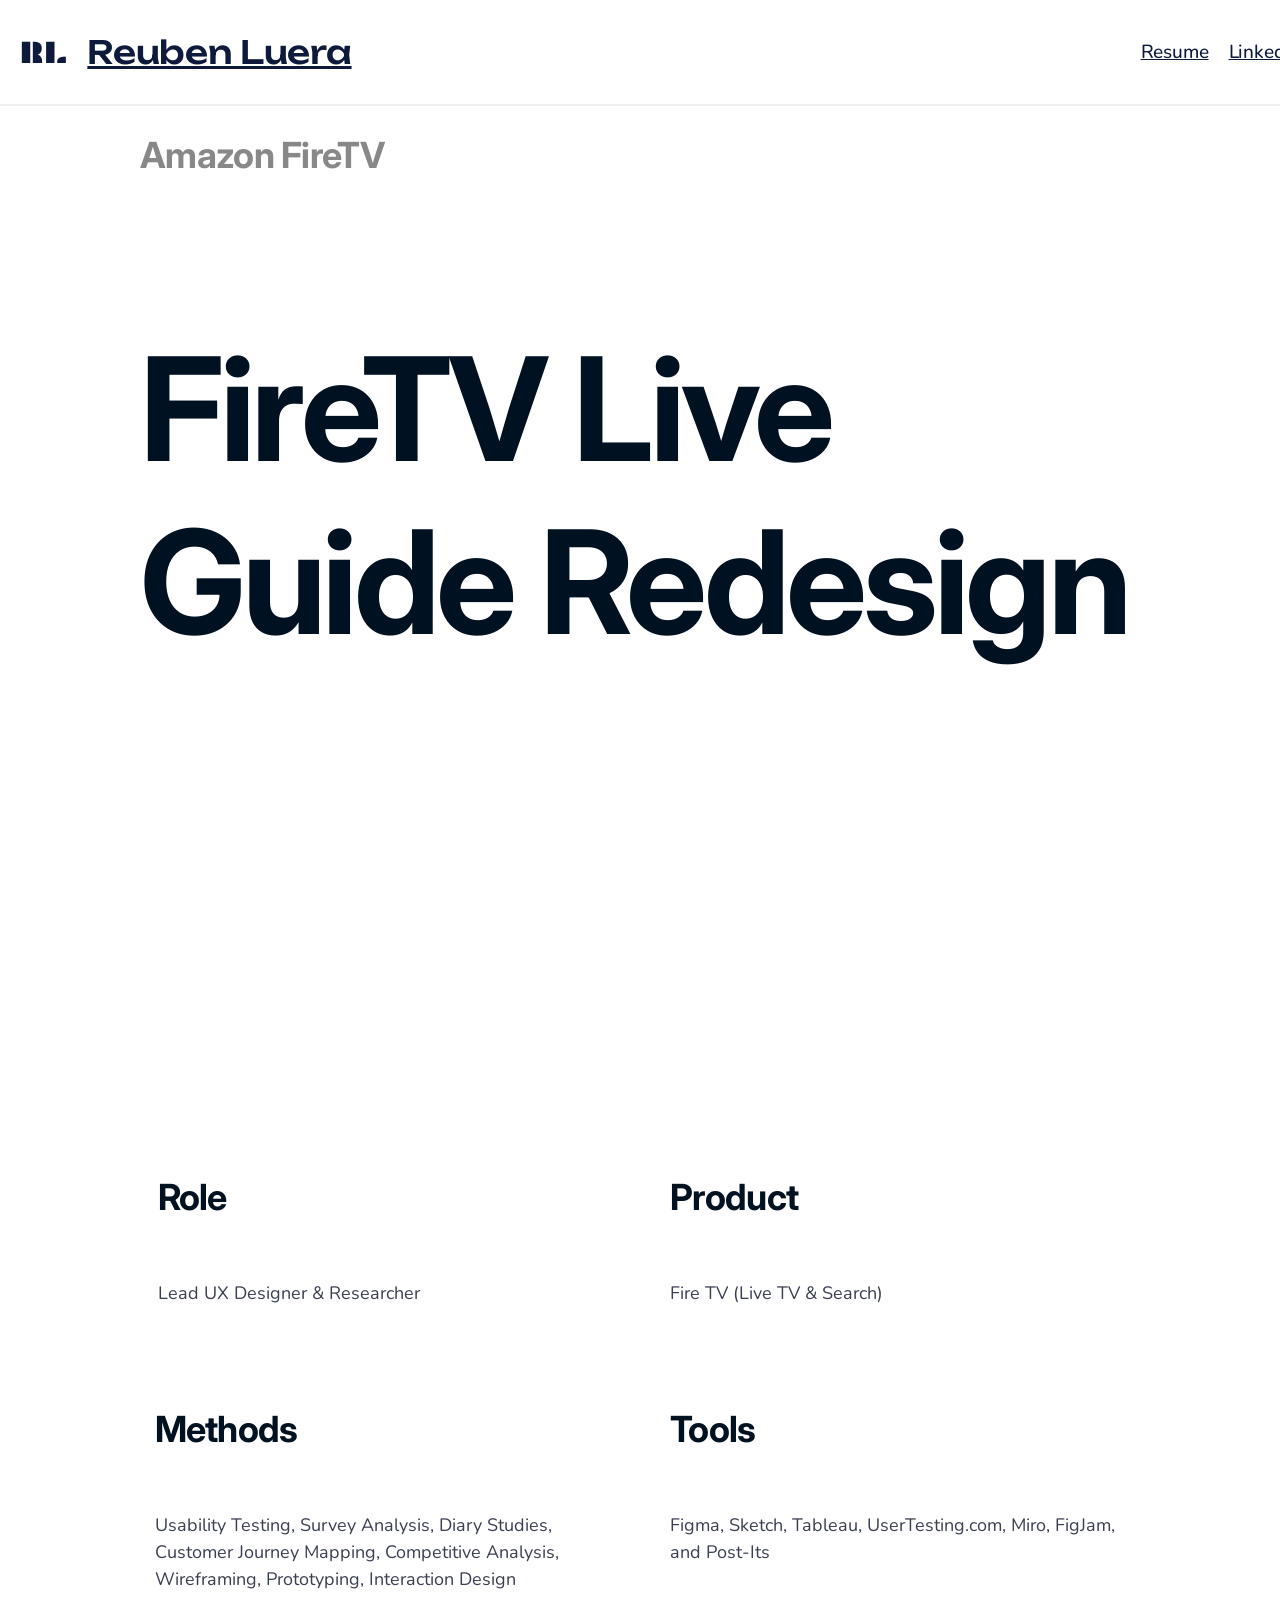
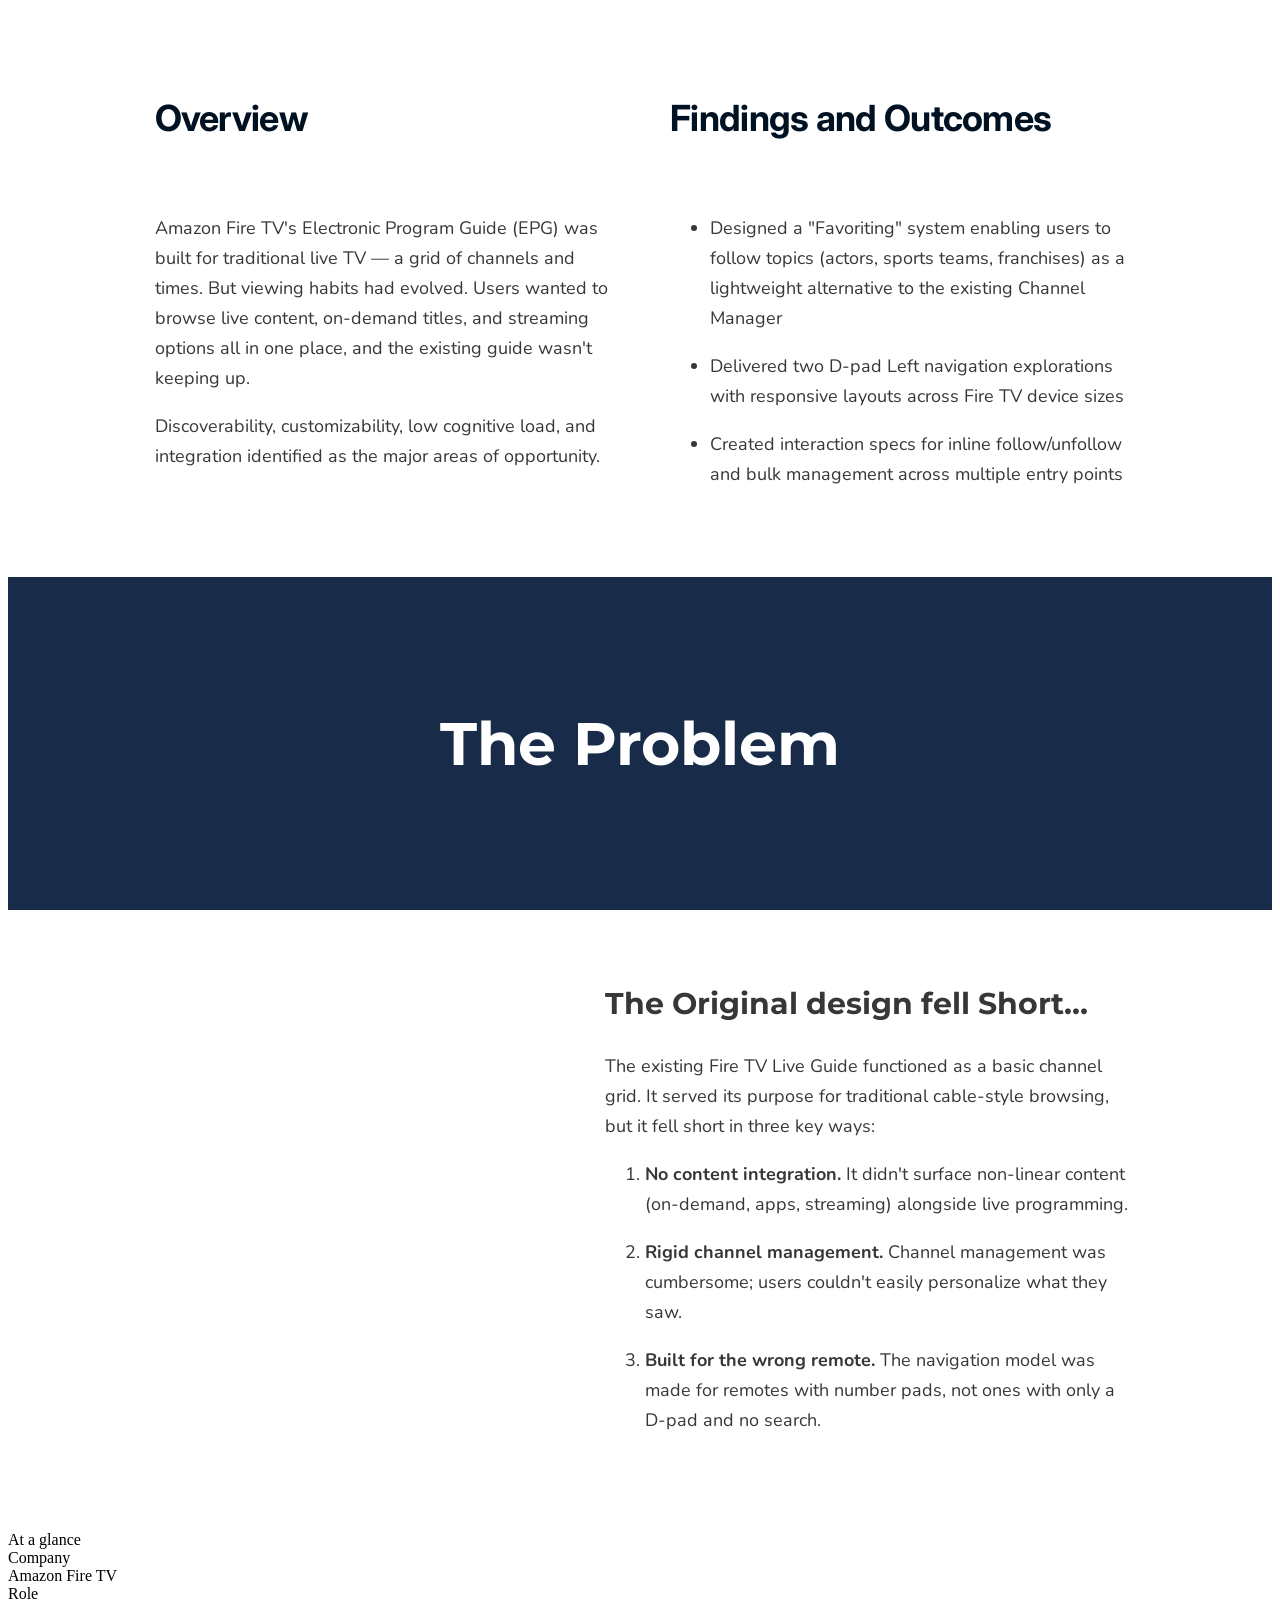
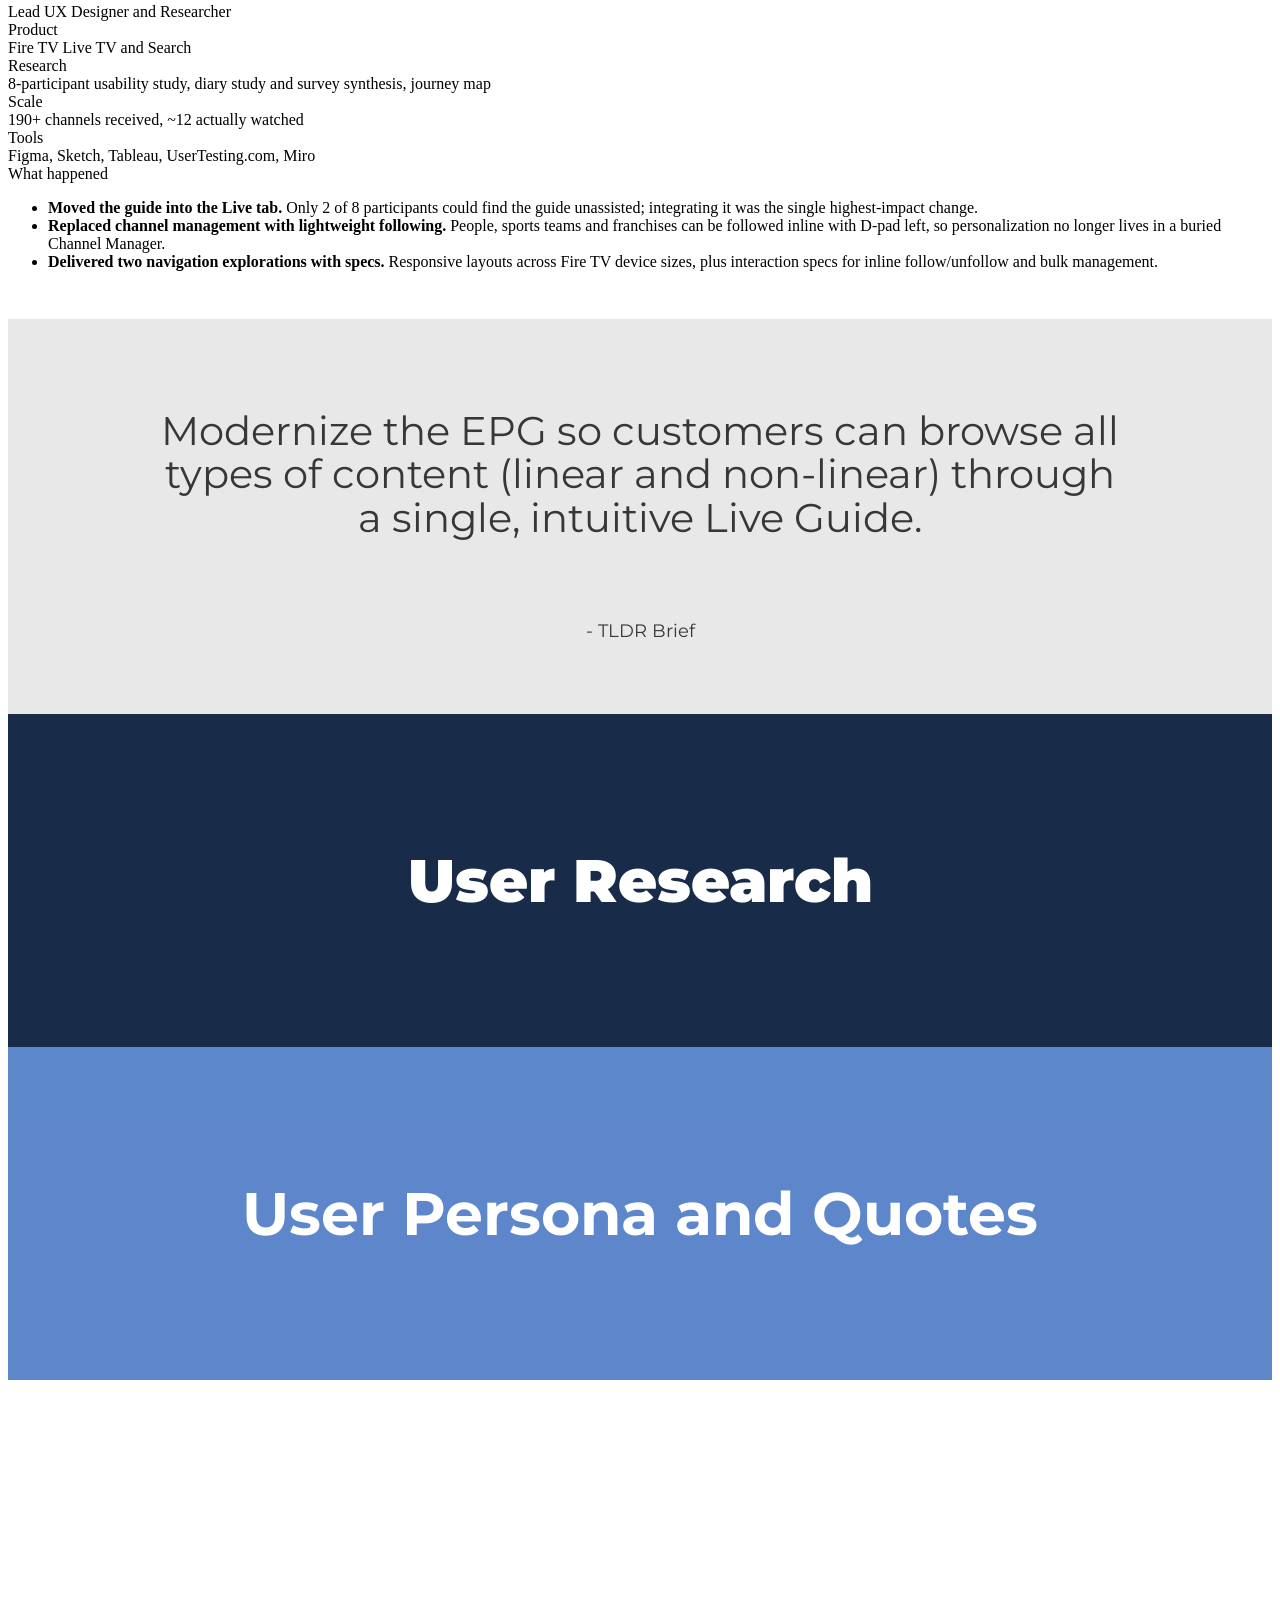
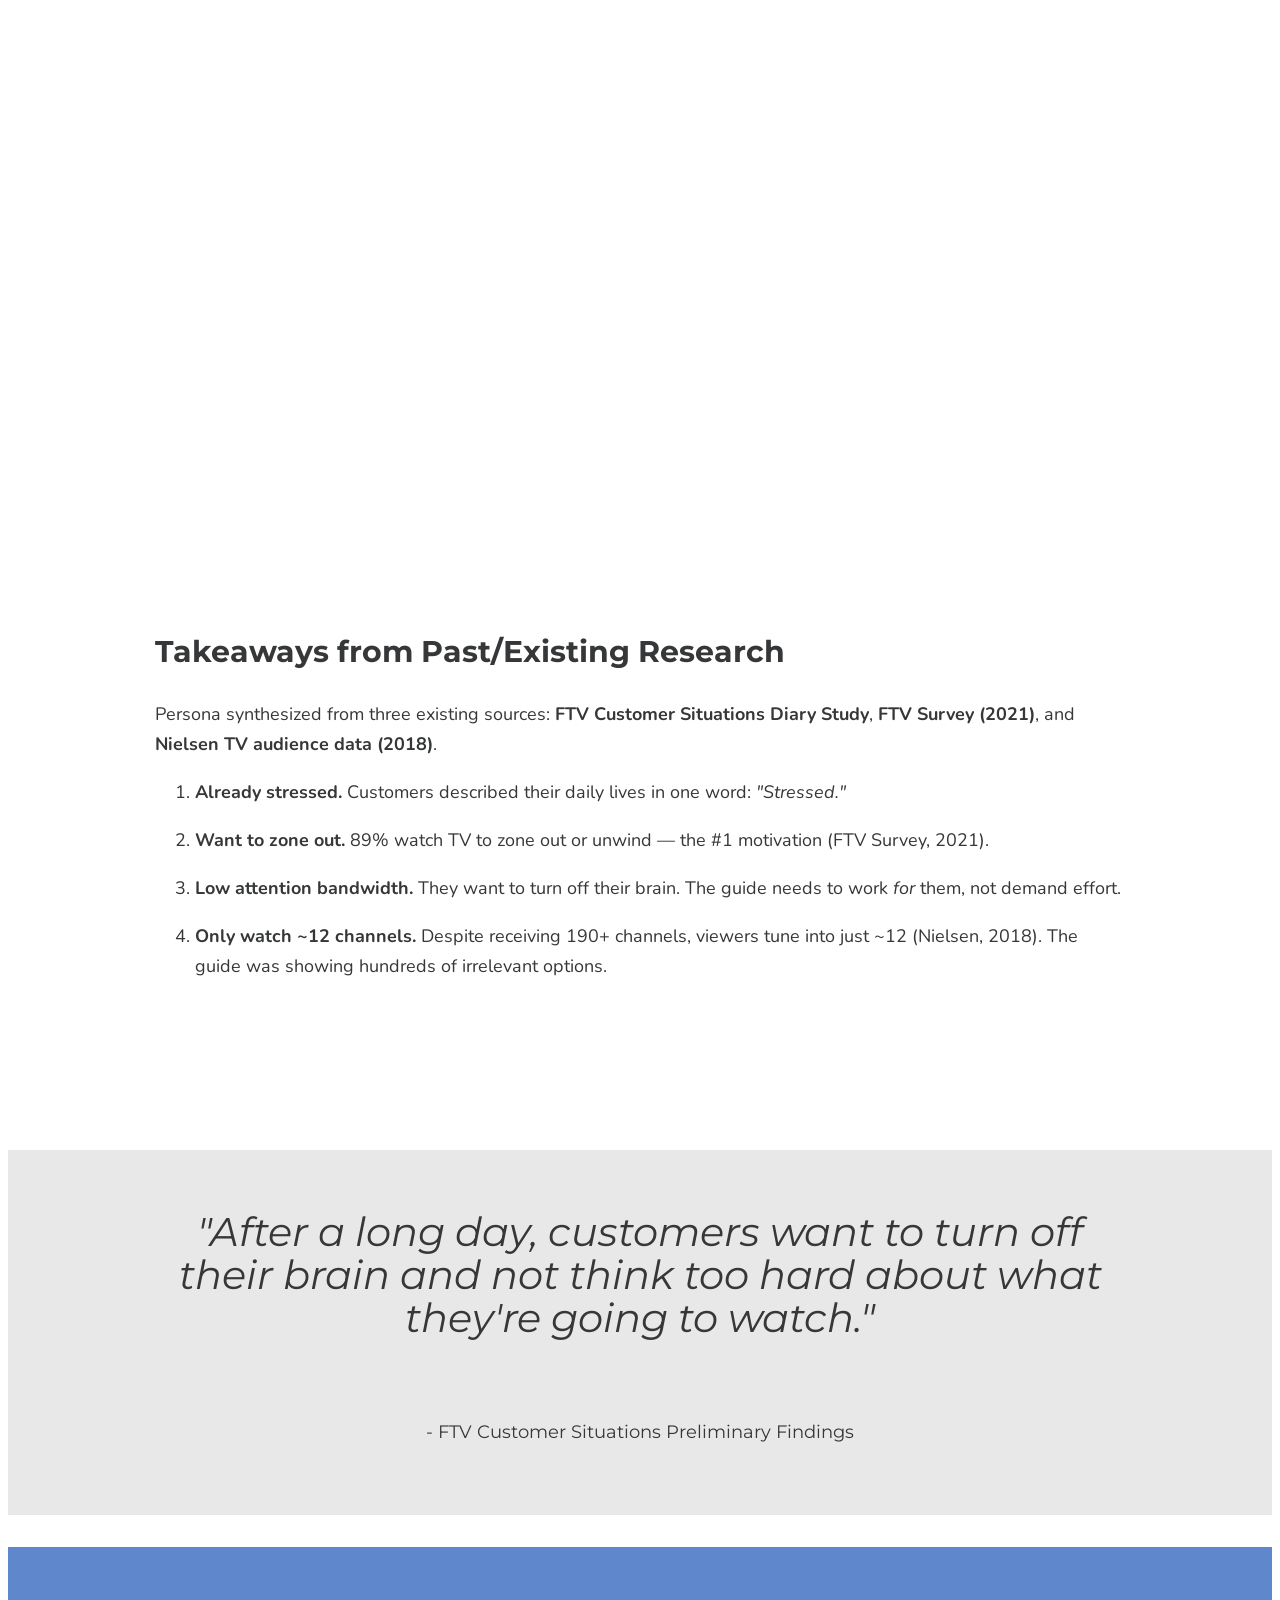
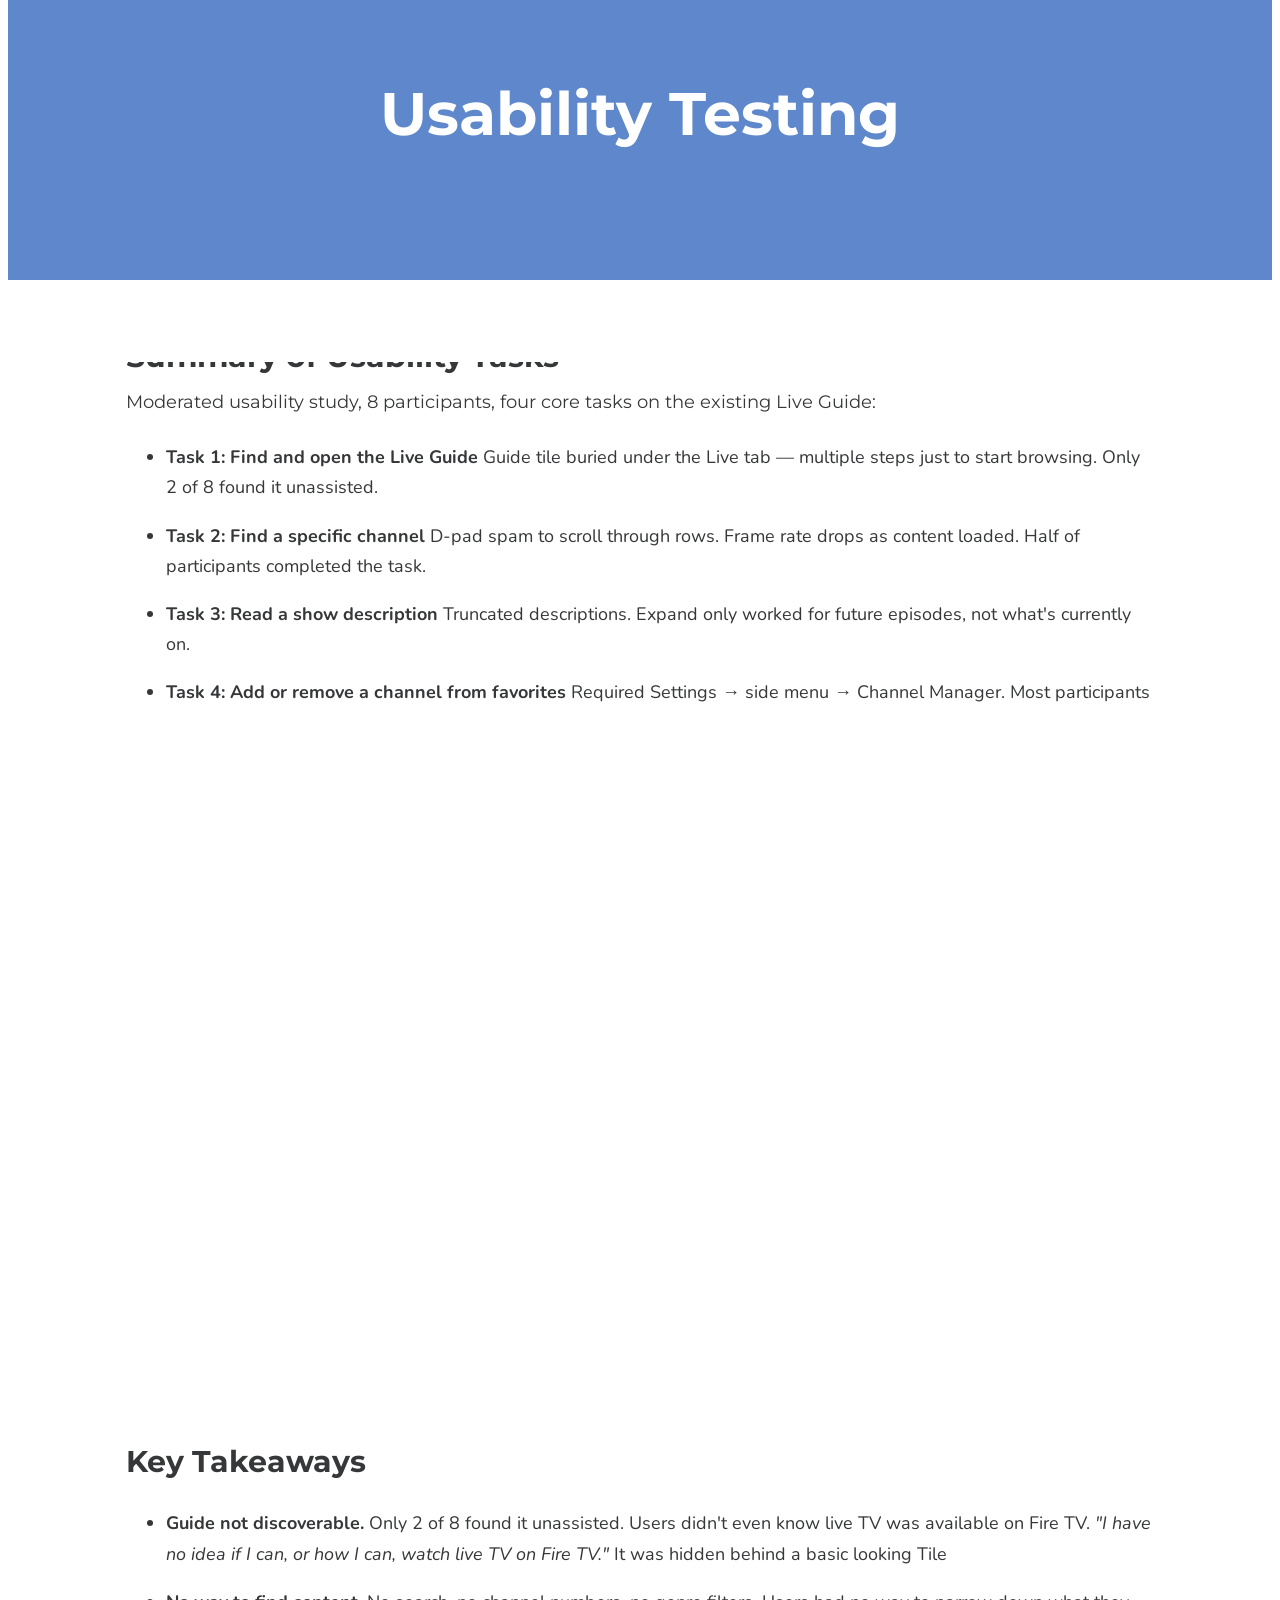
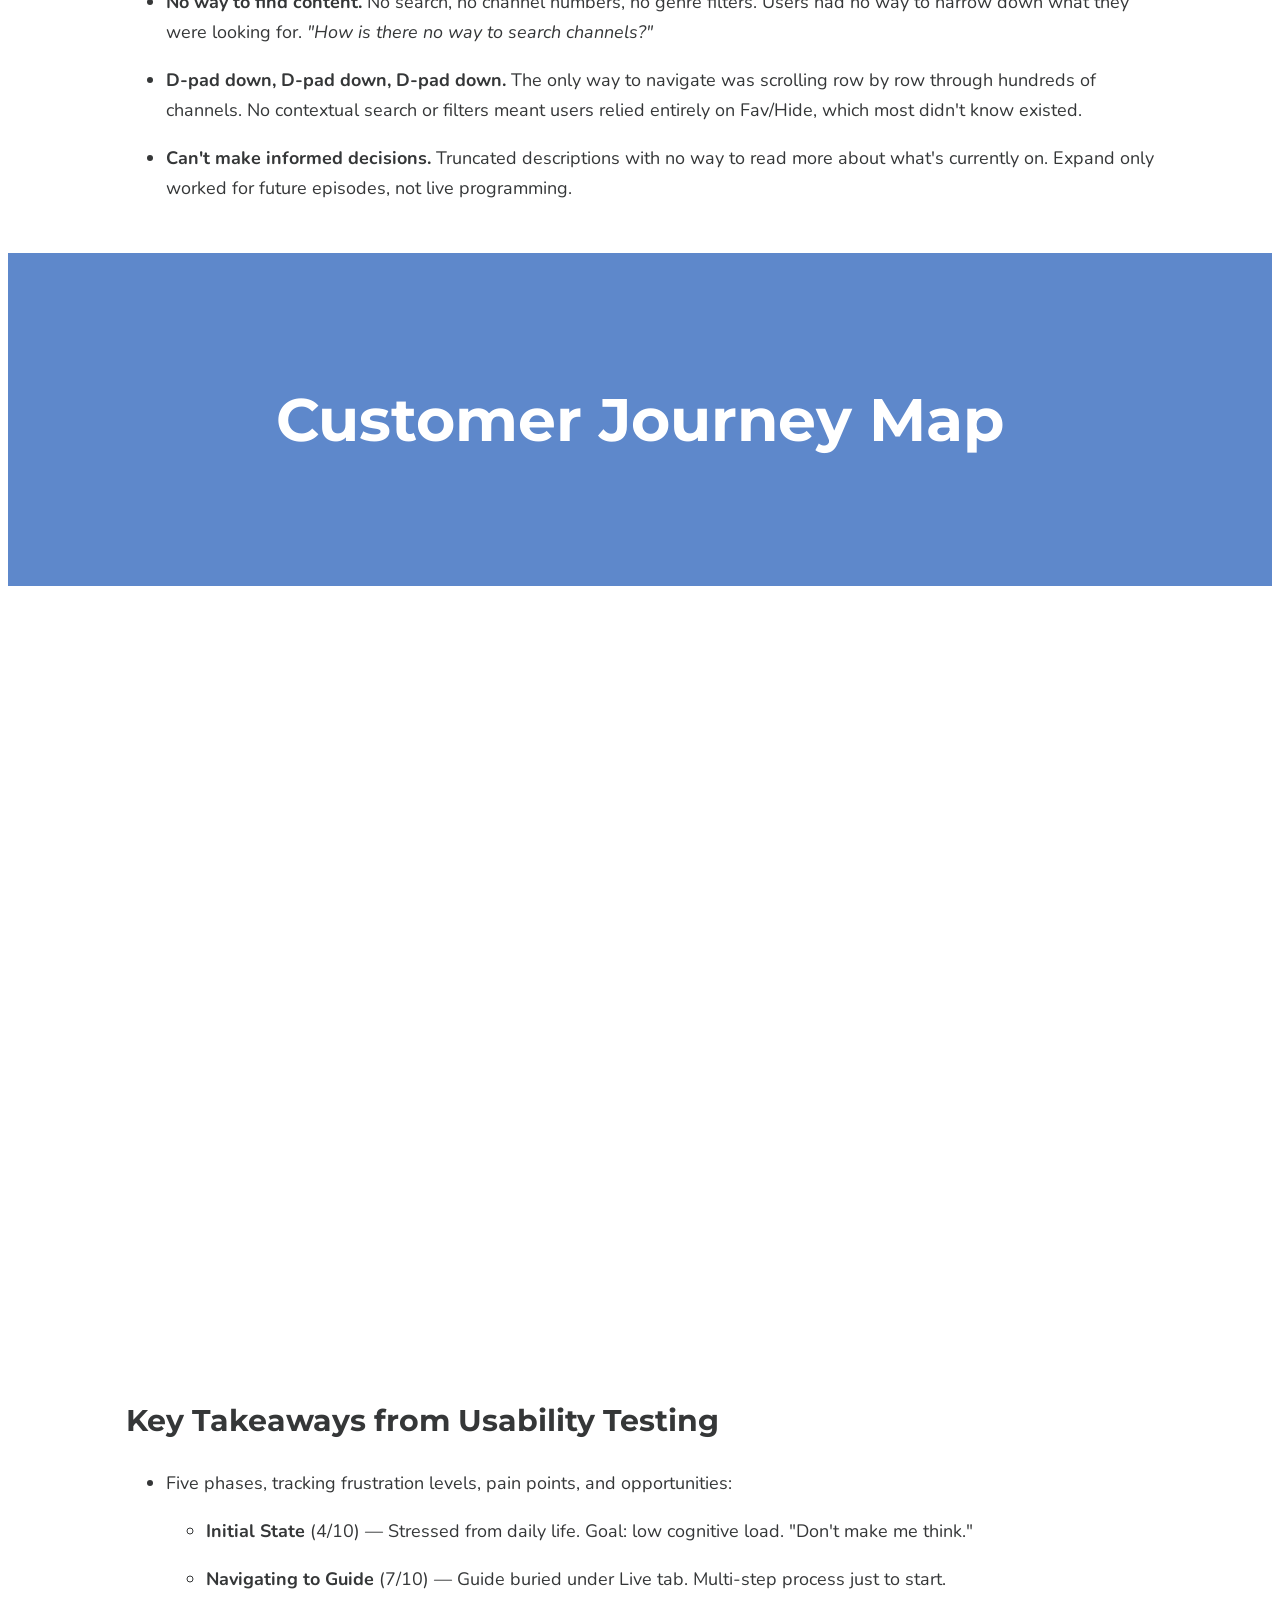
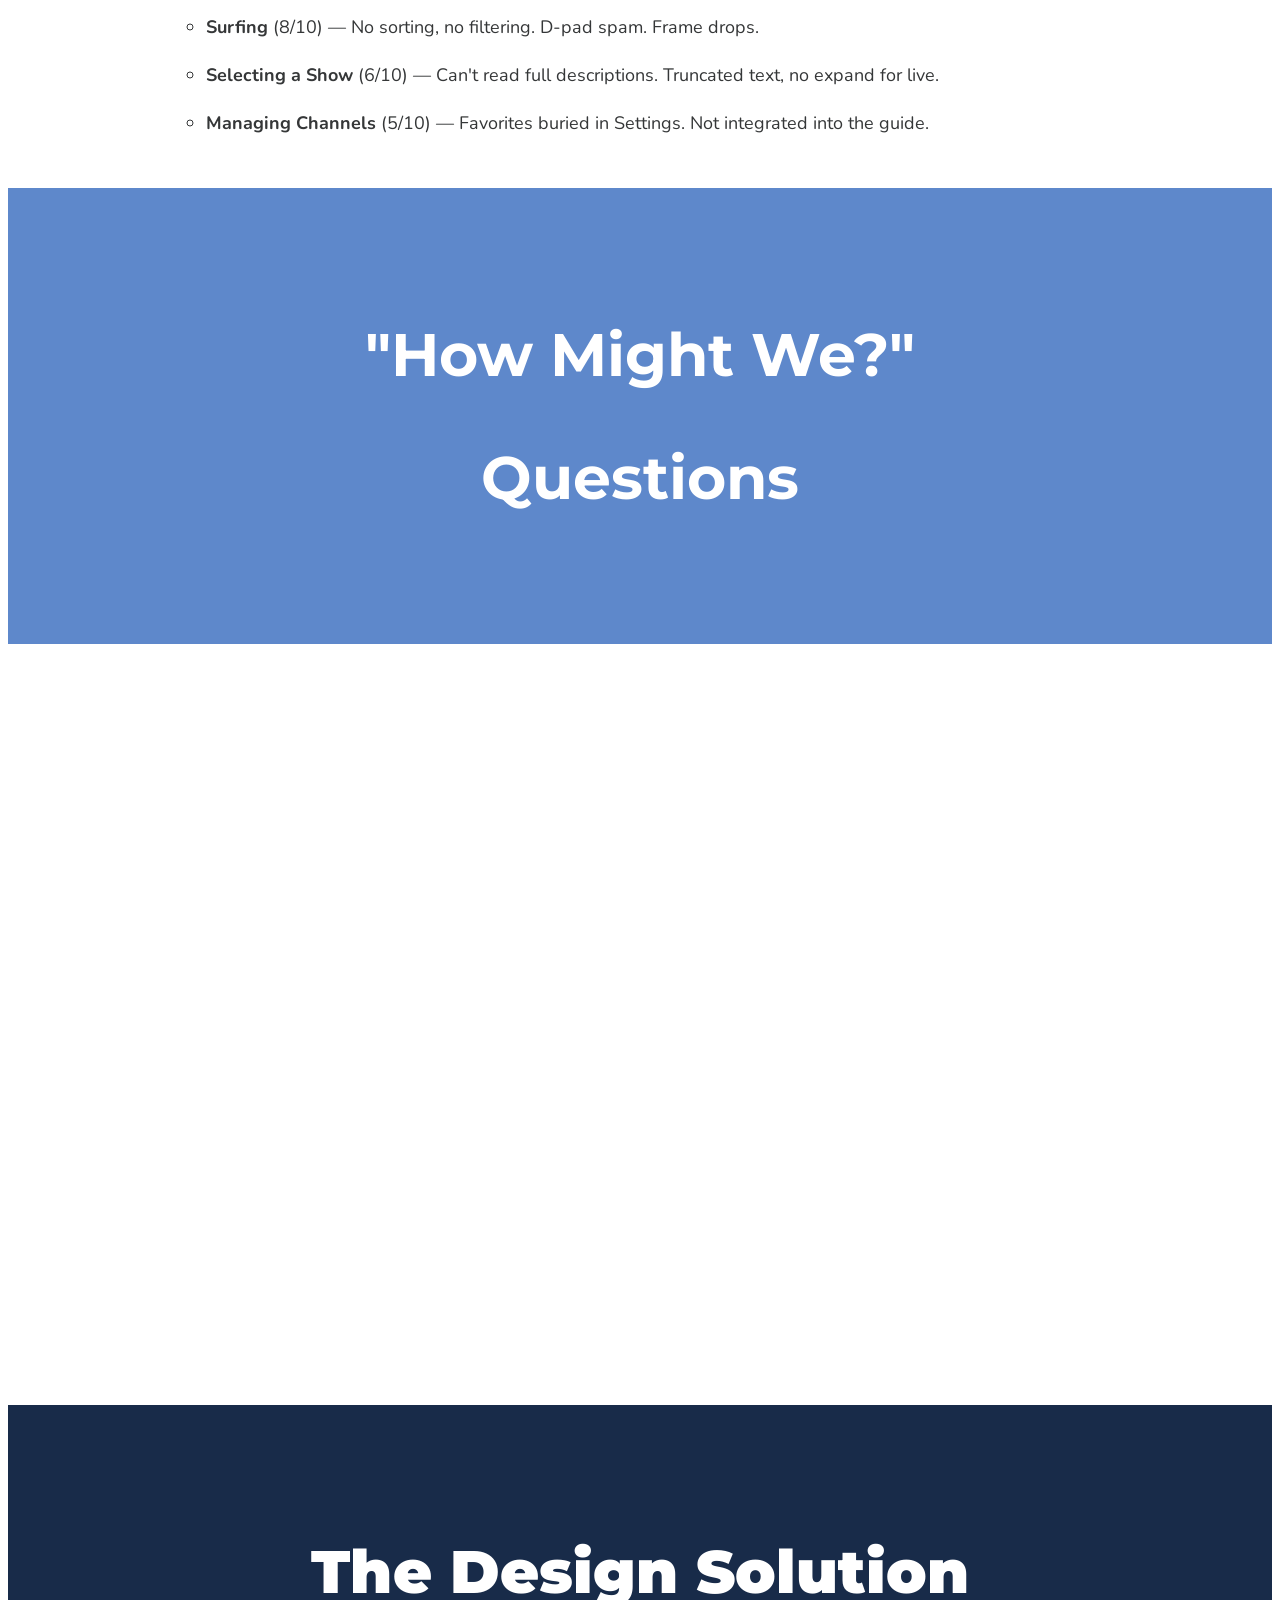
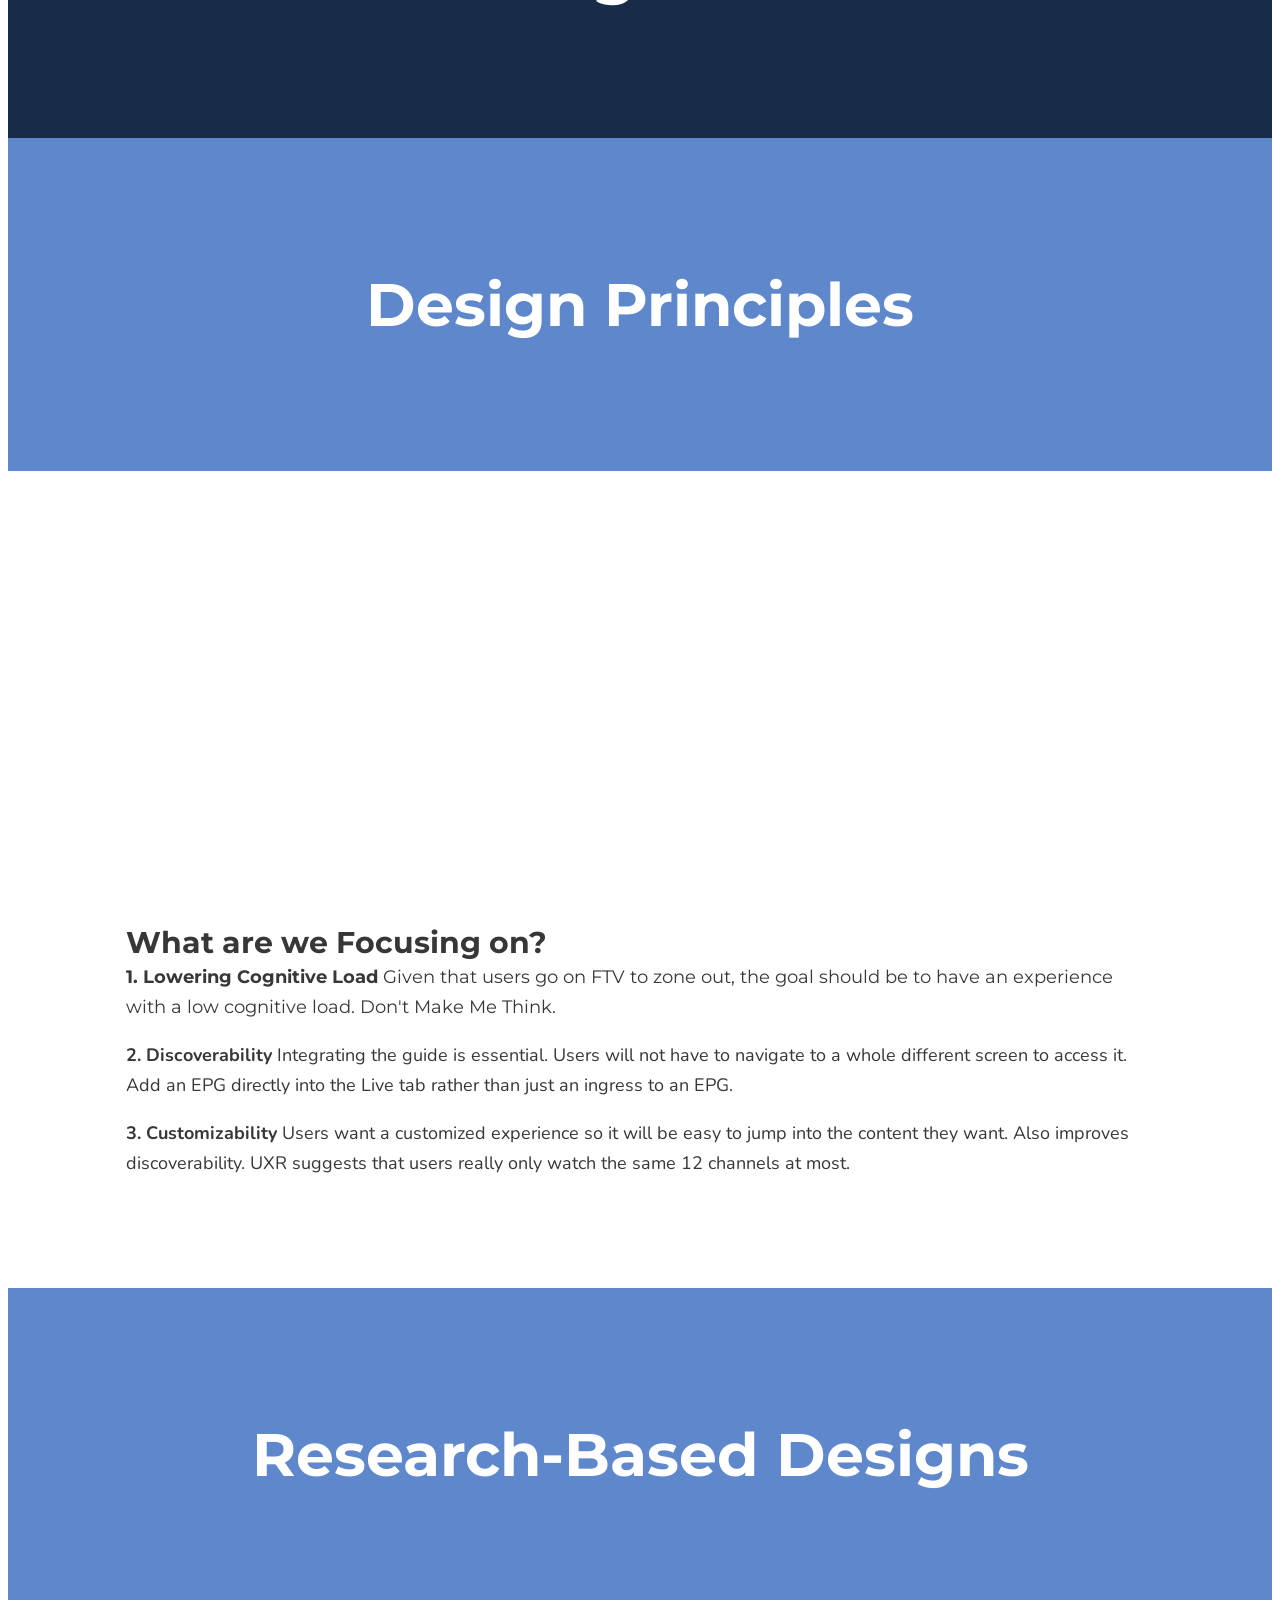
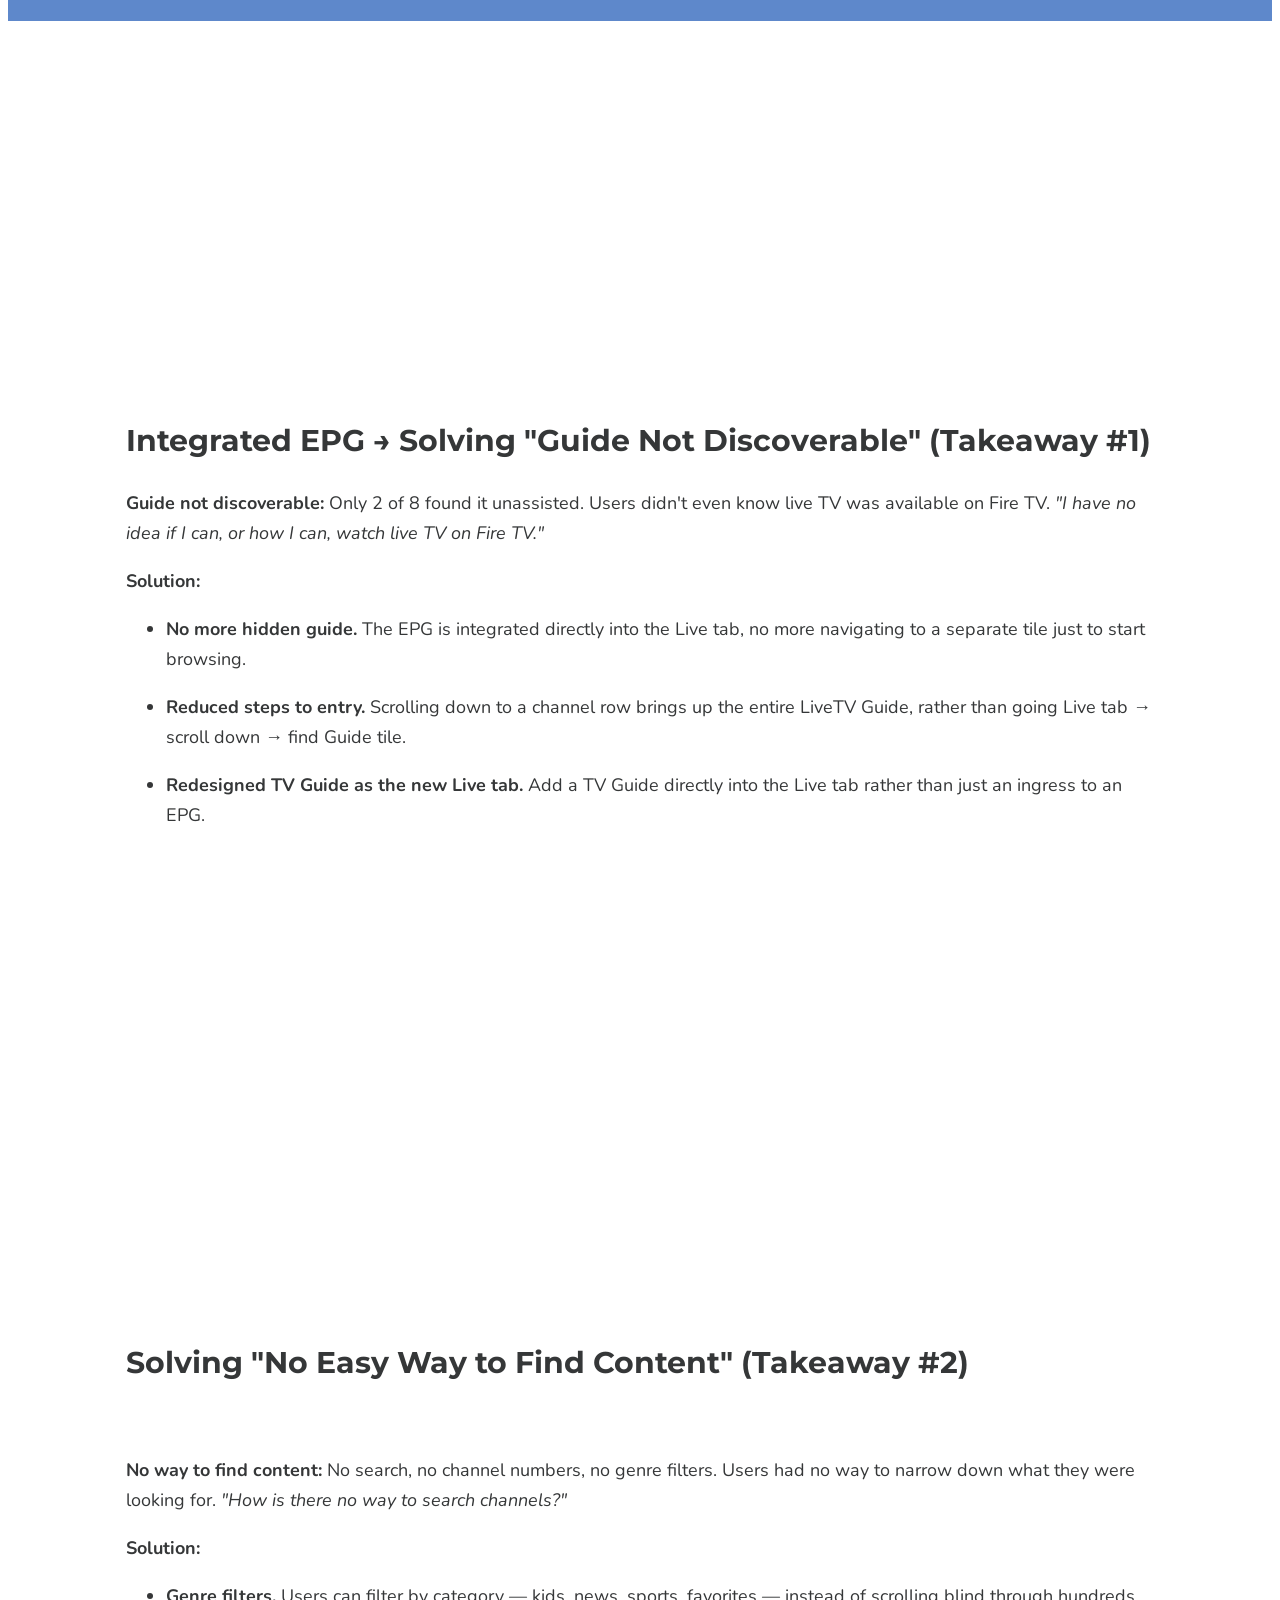
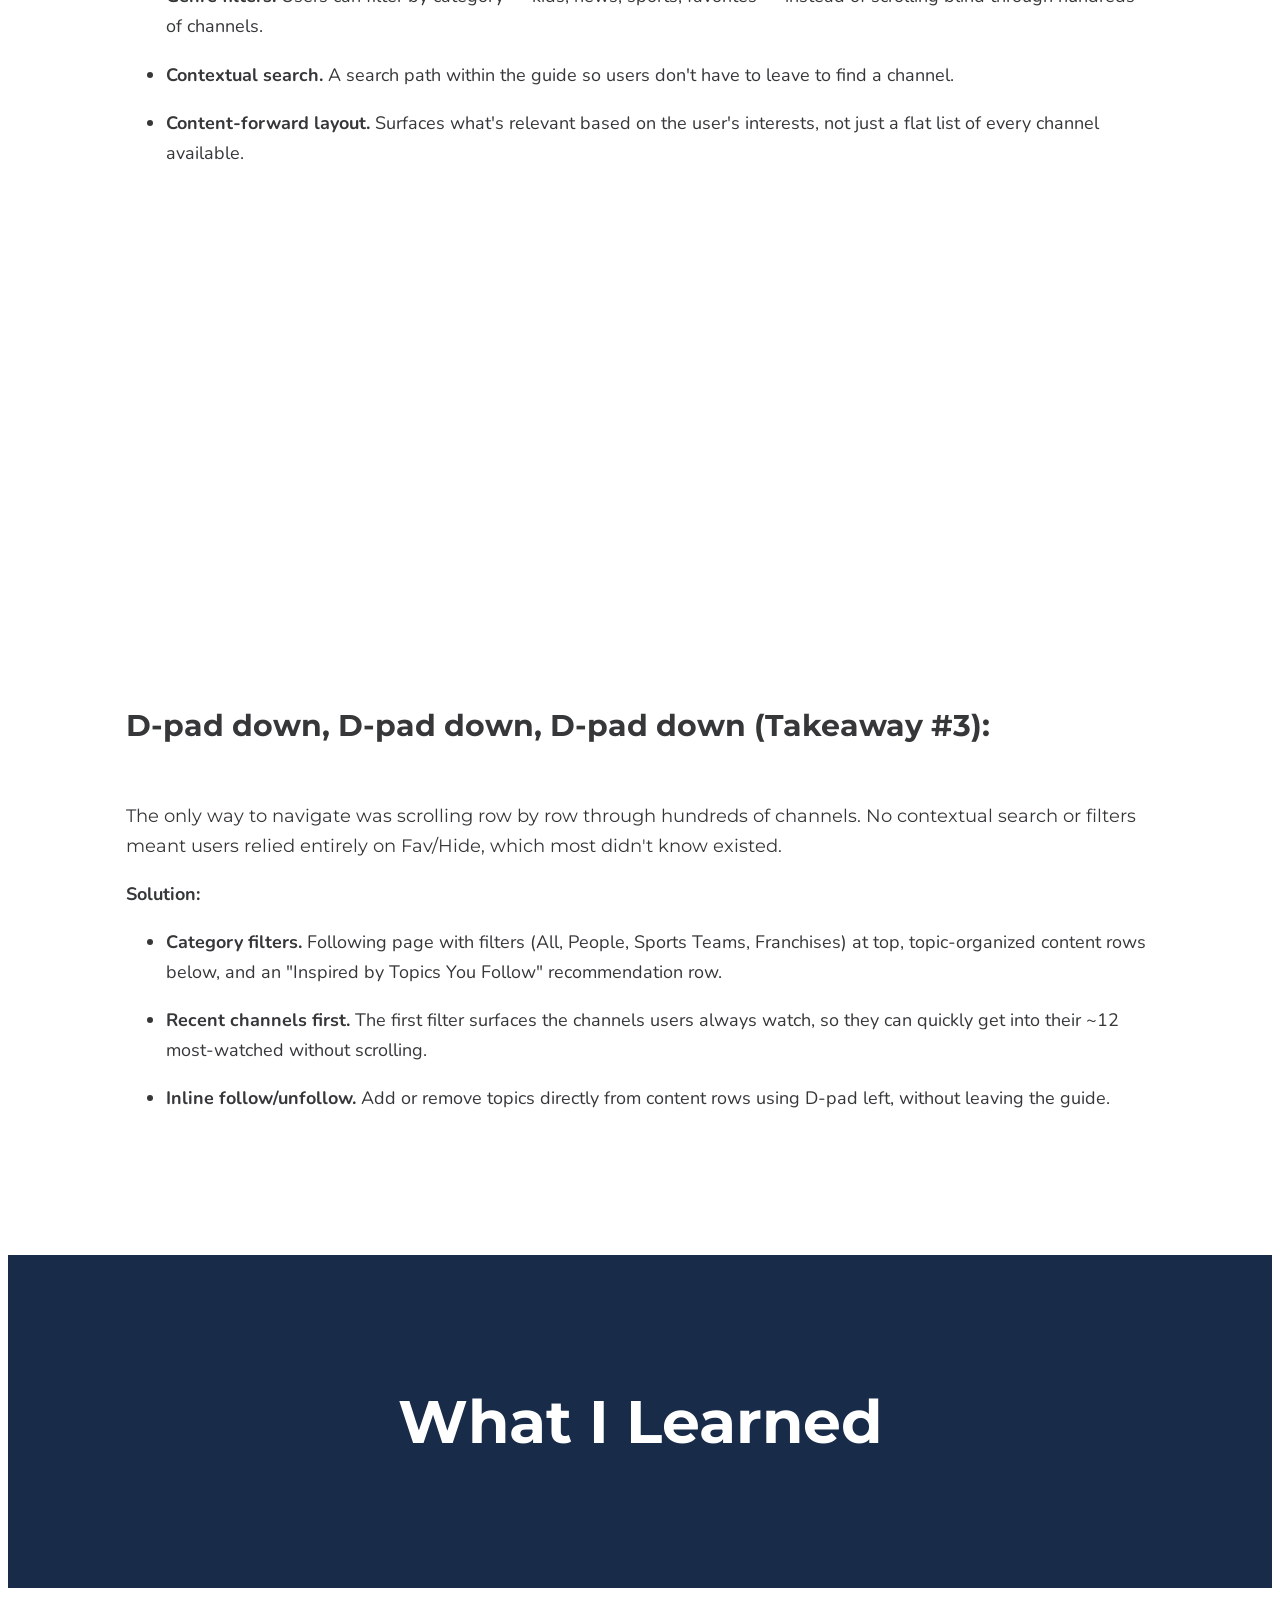
==== aiftv-2/index.html @ c9503bf0 "Merge branch 'main' into hero-overlay" ====
<!doctype html>
<html lang="en">
<head>
<meta charset="utf-8">
<meta name="viewport" content="width=device-width, initial-scale=1">
<title>FireTV Live Guide Redesign | Reuben Luera</title>
<meta name="description" content="Research and redesign of the Fire TV Live Guide: usability testing, journey mapping and a lightweight follow system that puts the ~12 channels people watch first.">
<link rel="canonical" href="https://reubenluera.github.io/aiftv-2/">
<link rel="icon" type="image/png" sizes="64x64" href="../assets/favicon.png">
<link rel="icon" href="../assets/favicon.ico" sizes="any">
<link rel="apple-touch-icon" href="../assets/apple-touch-icon.png">
<meta property="og:type" content="website">
<meta property="og:site_name" content="Reuben Luera Portfolio">
<meta property="og:title" content="FireTV Live Guide Redesign | Reuben Luera">
<meta property="og:description" content="Research and redesign of the Fire TV Live Guide: usability testing, journey mapping and a lightweight follow system that puts the ~12 channels people watch first.">
<meta property="og:url" content="https://reubenluera.github.io/aiftv-2/">
<meta property="og:image" content="https://reubenluera.github.io/assets/og.jpg?v=2">
<meta property="og:image:width" content="1200"><meta property="og:image:height" content="630">
<meta name="twitter:card" content="summary_large_image">
<meta name="twitter:title" content="FireTV Live Guide Redesign | Reuben Luera">
<meta name="twitter:description" content="Research and redesign of the Fire TV Live Guide: usability testing, journey mapping and a lightweight follow system that puts the ~12 channels people watch first.">
<meta name="twitter:image" content="https://reubenluera.github.io/assets/og.jpg?v=2">
<link rel="preconnect" href="https://fonts.googleapis.com"><link rel="preconnect" href="https://fonts.gstatic.com" crossorigin>
<link rel="stylesheet" href="https://fonts.googleapis.com/css2?family=Inter:wght@400;500;600;700;800&family=Inter+Tight:wght@500;600;700&family=Montserrat:ital,wght@0,400;0,500;0,600;0,700;0,800;0,900;1,400&family=Nunito:ital,wght@0,400;0,500;0,600;0,700;0,800;0,900;1,400&family=Plaster&family=Unbounded:wght@400;500;600;700&display=swap">
<link rel="stylesheet" href="../assets/base.css?v=ho1">
<style>
.nJpgHauVX5{position:relative;width:100%;height:auto;display:flex;flex-direction:column;justify-content:flex-start;align-items:center;gap:32px;background:white;overflow:hidden}
.nIEwg3z_0b{position:relative;flex-shrink:0;width:100%;height:auto;max-width:100%;display:flex;flex-direction:column;justify-content:center;align-items:center;gap:20px;padding:65px 0px 20px 0px;background:white;overflow:hidden}
.nyhjIcgUUk{position:relative;flex-shrink:0;width:1000px;height:auto;max-width:99.01%;display:flex;flex-direction:column;justify-content:flex-start;align-items:flex-start;gap:15px;padding:25px 50px 25px 50px}
.nD7LJhsmSS{font-family:'Inter',sans-serif;font-weight:500;font-style:normal;color:rgb(136, 136, 136);font-size:24px;line-height:1.5;letter-spacing:-0.7px;text-align:left;flex-shrink:0}
.nIQnNJnjsr{font-family:'Inter',sans-serif;font-weight:700;font-style:normal;color:rgb(0, 17, 34);font-size:72px;line-height:1.2;letter-spacing:-3.8px;text-align:left;flex-shrink:0;width:100%}
.nCLpCg5Ady{position:relative;flex-shrink:0;width:100%;height:auto;max-width:99.01%;display:flex;flex-direction:column;justify-content:center;align-items:center;gap:20px}
.nIDYjkJqfV{position:relative;flex-shrink:0;width:100%;height:307px;max-width:min(1200px,100%,100vw)}
.nh3R21M89C{position:relative;flex-shrink:0;width:345px;flex:0 0 auto;max-width:min(100%,100vw);aspect-ratio:1.78;height:auto;background-image:url('../assets/images/DUmEkOzXut3lyA9NCzeNIa9GUDQ.webp');background-size:cover;background-repeat:no-repeat;background-position:center center;position:relative;flex-shrink:0;width:345px;flex:0 0 auto;max-width:min(100%,100vw);aspect-ratio:1.78;height:auto;background-image:url('../assets/images/DUmEkOzXut3lyA9NCzeNIa9GUDQ.webp');background-size:cover;background-repeat:no-repeat;background-position:center center}
.nYm5WRtKM1{position:relative;flex-shrink:0;width:344px;flex:0 0 auto;max-width:min(100%,100vw);aspect-ratio:1.78;height:auto;background-image:url('../assets/images/J4iyeKjsVgINNG4OtqKMtKBBlc.webp');background-size:cover;background-repeat:no-repeat;background-position:center center;position:relative;flex-shrink:0;width:344px;flex:0 0 auto;max-width:min(100%,100vw);aspect-ratio:1.78;height:auto;background-image:url('../assets/images/J4iyeKjsVgINNG4OtqKMtKBBlc.webp');background-size:cover;background-repeat:no-repeat;background-position:center center}
.nTPBikAYRk{position:absolute;left:0px;right:0px;bottom:-0.5px;aspect-ratio:1.78;height:auto;background-image:url('../assets/images/haKraHSASKJ4LcN85v06nZ7SYPc.webp');background-size:cover;background-repeat:no-repeat;background-position:center center;position:absolute;left:0px;right:0px;bottom:-0.5px;aspect-ratio:1.78;height:auto;background-image:url('../assets/images/haKraHSASKJ4LcN85v06nZ7SYPc.webp');background-size:cover;background-repeat:no-repeat;background-position:center center}
.nB8UYek183{position:relative;flex-shrink:0;width:342px;flex:0 0 auto;max-width:min(100%,100vw);aspect-ratio:1.78;height:auto;background-image:url('../assets/images/jgXncOZJpTQL4qN2gR769RYtjc.webp');background-size:cover;background-repeat:no-repeat;background-position:center center;position:relative;flex-shrink:0;width:342px;flex:0 0 auto;max-width:min(100%,100vw);aspect-ratio:1.78;height:auto;background-image:url('../assets/images/jgXncOZJpTQL4qN2gR769RYtjc.webp');background-size:cover;background-repeat:no-repeat;background-position:center center}
.nBUHNmY7PZ{position:absolute;left:0px;top:0px;bottom:-1.5px;width:341px;max-width:min(100%,100vw);background-image:url('../assets/images/ldArG8rzSD1a4IvLZB3VWWl0.webp');background-size:cover;background-repeat:no-repeat;background-position:center center;position:absolute;left:0px;top:0px;bottom:-1.5px;width:341px;max-width:min(100%,100vw);background-image:url('../assets/images/ldArG8rzSD1a4IvLZB3VWWl0.webp');background-size:cover;background-repeat:no-repeat;background-position:center center}
.nfOPp7dRSJ{position:relative;flex-shrink:0;width:342px;flex:0 0 auto;max-width:min(100%,100vw);aspect-ratio:1.78;height:auto;background-image:url('../assets/images/6CKcjfgzrnzrpMatwavY3gxELI.webp');background-size:cover;background-repeat:no-repeat;background-position:center center;position:relative;flex-shrink:0;width:342px;flex:0 0 auto;max-width:min(100%,100vw);aspect-ratio:1.78;height:auto;background-image:url('../assets/images/6CKcjfgzrnzrpMatwavY3gxELI.webp');background-size:cover;background-repeat:no-repeat;background-position:center center}
.nI4q_x0zsQ{position:relative;flex-shrink:0;width:342px;flex:0 0 auto;max-width:min(100%,100vw);aspect-ratio:1.78;height:auto;background-image:url('../assets/images/gm0GDvTkjvTstEpVodVYcveumM.webp');background-size:cover;background-repeat:no-repeat;background-position:center center;position:relative;flex-shrink:0;width:342px;flex:0 0 auto;max-width:min(100%,100vw);aspect-ratio:1.78;height:auto;background-image:url('../assets/images/gm0GDvTkjvTstEpVodVYcveumM.webp');background-size:cover;background-repeat:no-repeat;background-position:center center}
.noccjd6hcA{position:relative;flex-shrink:0;width:342px;flex:0 0 auto;max-width:min(100%,100vw);aspect-ratio:1.78;height:auto;background-image:url('../assets/images/ar0qbczDk1B2txjWY1jnLdFTZQ.webp');background-size:cover;background-repeat:no-repeat;background-position:center center;position:relative;flex-shrink:0;width:342px;flex:0 0 auto;max-width:min(100%,100vw);aspect-ratio:1.78;height:auto;background-image:url('../assets/images/ar0qbczDk1B2txjWY1jnLdFTZQ.webp');background-size:cover;background-repeat:no-repeat;background-position:center center}
.nY7iqVk7QB{position:relative;flex-shrink:0;width:342px;flex:0 0 auto;max-width:min(100%,100vw);aspect-ratio:1.78;height:auto;background-image:url('../assets/images/ar0qbczDk1B2txjWY1jnLdFTZQ.webp');background-size:cover;background-repeat:no-repeat;background-position:center center;position:relative;flex-shrink:0;width:342px;flex:0 0 auto;max-width:min(100%,100vw);aspect-ratio:1.78;height:auto;background-image:url('../assets/images/ar0qbczDk1B2txjWY1jnLdFTZQ.webp');background-size:cover;background-repeat:no-repeat;background-position:center center}
.nl2xcT79ZK{position:absolute;left:0px;right:0px;bottom:-1.5px;aspect-ratio:1.76;height:auto;background-image:url('../assets/images/Ykn148U6hxsw9jHBTBl3Vu6Q9ME.webp');background-size:cover;background-repeat:no-repeat;background-position:center center;position:absolute;left:0px;right:0px;bottom:-1.5px;aspect-ratio:1.76;height:auto;background-image:url('../assets/images/Ykn148U6hxsw9jHBTBl3Vu6Q9ME.webp');background-size:cover;background-repeat:no-repeat;background-position:center center}
.nwww_1mBUX{position:relative;flex-shrink:0;width:965px;height:auto;max-width:99.01%;display:flex;flex-direction:row;justify-content:flex-start;align-items:flex-start;gap:60px;padding:3px 50px 3px 50px}
.nZ9yOgLTkl{position:relative;flex-shrink:0;flex:1 1 0px;min-width:0;height:auto;max-width:min(900px,100%,100vw);display:flex;flex-direction:column;justify-content:flex-start;align-items:flex-start;gap:8px}
.ne9gmOIYBD{font-family:'Inter',sans-serif;font-weight:600;font-style:normal;color:rgb(0, 17, 34);font-size:24px;line-height:1.5;letter-spacing:-0.7px;text-align:left;flex-shrink:0}
.na7Y8QQmYN{font-family:'Nunito',sans-serif;font-weight:400;font-style:normal;color:rgb(58, 63, 82);font-size:18px;line-height:1.5;letter-spacing:0em;text-align:left;--ps:20px;flex-shrink:0;width:100%}
.nvWnqOGX9v{position:relative;flex-shrink:0;flex:1 1 0px;min-width:0;height:auto;max-width:min(900px,100%,100vw);display:flex;flex-direction:column;justify-content:flex-start;align-items:flex-start;gap:8px}
.nL6mWTp6pm{font-family:'Inter',sans-serif;font-weight:600;font-style:normal;color:rgb(0, 17, 34);font-size:24px;line-height:1.5;letter-spacing:-0.7px;text-align:left;flex-shrink:0}
.nhpMXb7l0F{font-family:'Nunito',sans-serif;font-weight:400;font-style:normal;color:rgb(58, 63, 82);font-size:18px;line-height:1.5;letter-spacing:0em;text-align:left;--ps:20px;flex-shrink:0;width:100%}
.nxUZQdfq9T{position:relative;flex-shrink:0;width:971px;height:auto;max-width:99.01%;display:flex;flex-direction:row;justify-content:flex-start;align-items:flex-start;gap:60px;padding:24px 50px 24px 50px}
.nYVm49DL_s{position:relative;flex-shrink:0;flex:1 1 0px;min-width:0;height:auto;max-width:min(900px,100%,100vw);display:flex;flex-direction:column;justify-content:flex-start;align-items:flex-start;gap:8px}
.ngZ6a9oaUr{font-family:'Inter',sans-serif;font-weight:600;font-style:normal;color:rgb(0, 17, 34);font-size:24px;line-height:1.5;letter-spacing:-0.7px;text-align:left;flex-shrink:0}
.nHUL2b80j6{font-family:'Nunito',sans-serif;font-weight:400;font-style:normal;color:rgb(58, 63, 82);font-size:18px;line-height:1.5;letter-spacing:0em;text-align:left;--ps:20px;flex-shrink:0;width:100%}
.nkrLbAuvct{position:relative;flex-shrink:0;flex:1 1 0px;min-width:0;height:auto;max-width:min(900px,100%,100vw);display:flex;flex-direction:column;justify-content:flex-start;align-items:flex-start;gap:8px}
.nY9C3W8zL2{font-family:'Inter',sans-serif;font-weight:600;font-style:normal;color:rgb(0, 17, 34);font-size:24px;line-height:1.5;letter-spacing:-0.7px;text-align:left;flex-shrink:0}
.nUQ3ZftN7u{font-family:'Nunito',sans-serif;font-weight:400;font-style:normal;color:rgb(58, 63, 82);font-size:18px;line-height:1.5;letter-spacing:0em;text-align:left;--ps:20px;flex-shrink:0;width:100%}
.nbCpPtyD1M{position:relative;flex-shrink:0;width:971px;height:auto;max-width:100%;display:flex;flex-direction:row;justify-content:flex-start;align-items:flex-start;gap:60px;padding:6px 50px 50px 50px}
.nOxclVAsuo{position:relative;flex-shrink:0;flex:1 1 0px;min-width:0;height:auto;max-width:min(900px,100%,100vw);display:flex;flex-direction:column;justify-content:flex-start;align-items:flex-start;gap:20px}
.nIUojV2yW2{font-family:'Inter',sans-serif;font-weight:600;font-style:normal;color:rgb(0, 17, 34);font-size:24px;line-height:1.5;letter-spacing:-0.7px;text-align:left;flex-shrink:0;--link:rgb(255, 255, 255);--link-hover:rgb(194, 194, 194)}
.nGnKrldVPx{font-family:'Nunito',sans-serif;font-weight:400;font-style:normal;color:rgb(53, 55, 56);font-size:18px;line-height:30.06px;letter-spacing:0em;text-align:left;--ps:20px;flex-shrink:0;width:100%;--link:rgb(255, 255, 255);--link-hover:rgb(194, 194, 194)}
.nBXLLkynhP{position:relative;flex-shrink:0;flex:1 1 0px;min-width:0;height:auto;max-width:min(900px,100%,100vw);display:flex;flex-direction:column;justify-content:flex-start;align-items:flex-start;gap:20px}
.ncpfIb2IfM{font-family:'Inter',sans-serif;font-weight:600;font-style:normal;color:rgb(0, 17, 34);font-size:24px;line-height:1.5;letter-spacing:-0.7px;text-align:left;flex-shrink:0;--link:rgb(255, 255, 255);--link-hover:rgb(194, 194, 194)}
.nqeOTaiCDk{font-family:'Nunito',sans-serif;font-weight:400;font-style:normal;color:rgb(53, 55, 56);font-size:18px;line-height:30.06px;letter-spacing:0em;text-align:left;--ps:20px;flex-shrink:0;width:100%;--link:rgb(255, 255, 255);--link-hover:rgb(194, 194, 194)}
.nAjJ4ofYgk{position:relative;flex-shrink:0;width:100%;height:auto;display:flex;flex-direction:column;justify-content:center;align-items:center;gap:10px;padding:75px 0px 75px 0px;background:rgb(24, 43, 73)}
.nmoffsm70o{font-family:'Montserrat',sans-serif;font-weight:700;font-style:normal;color:rgb(255, 255, 255);font-size:60px;line-height:63px;letter-spacing:0em;text-align:center;flex-shrink:0}
.nYGBRSe88i{position:relative;flex-shrink:0;width:1028px;height:auto;max-width:100%;display:flex;flex-direction:row;justify-content:center;align-items:center;gap:40px;padding:26px 0px 26px 0px;background:#FFFFFF;overflow:hidden}
.nCVw4DPnhK{position:relative;flex-shrink:0;width:439px;flex:0 0 auto;max-width:min(100%,100vw);height:249px;display:flex;flex-direction:column;justify-content:center;align-items:center;gap:20px;background-image:url('../assets/images/4thEWnXjbR0CKVRKtYDBUdtgE.webp');background-size:cover;background-repeat:no-repeat;background-position:center center;overflow:hidden}
.nOFAdaYWrY{position:relative;flex-shrink:0;flex:1 1 0px;min-width:0;height:100%;display:flex;flex-direction:row;justify-content:center;align-items:center;gap:10px;overflow:hidden}
.nbT874L5KO{position:relative;flex-shrink:0;width:549px;flex:0 0 auto;height:auto;max-width:min(2018px,100%,100vw);display:flex;flex-direction:column;justify-content:center;align-items:flex-start;gap:20px}
.nC_vKEsxD6{font-family:'Nunito',sans-serif;font-weight:400;font-style:normal;color:rgb(53, 55, 56);font-size:18px;line-height:30.06px;letter-spacing:0em;--ps:20px;flex-shrink:0;width:97.26775956284153%;max-width:min(100%,100vw)}
.nZoTpQSDcn{position:relative;flex-shrink:0;width:100%;height:auto;display:flex;flex-direction:column;justify-content:center;align-items:center;gap:0px;overflow:hidden}
.nVQcYzNF6n{position:relative;flex-shrink:0;width:100%;height:auto;display:flex;flex-direction:column;justify-content:center;align-items:center;gap:19px;padding:50px 20px 50px 20px;background:rgb(232, 232, 232);overflow:hidden}
.nnQOf1df9L{font-family:'Montserrat',sans-serif;font-weight:400;font-style:normal;color:rgb(53, 55, 56);font-size:40px;line-height:43.2px;letter-spacing:0em;text-align:center;flex-shrink:0;width:968px;max-width:min(100%,100vw);max-width:100%}
.nsXFOVXnhC{font-family:'Montserrat',sans-serif;font-weight:400;font-style:normal;color:rgb(53, 55, 56);font-size:18px;line-height:30.06px;letter-spacing:0em;text-align:center;flex-shrink:0;width:776px;max-width:min(100%,100vw);max-width:100%}
.npU6RHXVw6{position:relative;flex-shrink:0;width:100%;height:auto;display:flex;flex-direction:column;justify-content:center;align-items:center;gap:0px;padding:75px 20px 75px 20px;background:rgb(24, 43, 73)}
.nXJ3zqFroD{font-family:'Montserrat',sans-serif;font-weight:900;font-style:normal;color:rgb(255, 255, 255);font-size:60px;line-height:63px;letter-spacing:0em;text-align:center;flex-shrink:0;max-width:100%}
.nvBqCOauzT{position:relative;flex-shrink:0;width:100%;height:auto;display:flex;flex-direction:column;justify-content:center;align-items:center;gap:0px;padding:75px 20px 75px 20px;background:rgb(25, 85, 181);opacity:0.7}
.naIhXcLw8g{font-family:'Montserrat',sans-serif;font-weight:700;font-style:normal;color:rgb(255, 255, 255);font-size:60px;line-height:63px;letter-spacing:0em;text-align:center;flex-shrink:0;max-width:100%}
.nlR19UlswP{position:relative;flex-shrink:0;width:100%;aspect-ratio:1.85;height:auto;background-image:url('../assets/images/FTsJgEmqtjQoEH9KPnhJ1hA48eo.webp');background-size:cover;background-repeat:no-repeat;background-position:center center}
.nbCpaUuJS3{position:relative;flex-shrink:0;width:1028px;height:auto;max-width:100%;display:flex;flex-direction:row;justify-content:center;align-items:center;gap:40px;padding:77px 0px 77px 0px;background:#FFFFFF;overflow:hidden}
.npGN19xbGo{position:relative;flex-shrink:0;flex:1 1 0px;min-width:0;height:100%;display:flex;flex-direction:row;justify-content:center;align-items:center;gap:10px;overflow:hidden}
.nAsfhIKHYb{position:relative;flex-shrink:0;width:970px;flex:0 0 auto;height:auto;max-width:min(2018px,100%,100vw);display:flex;flex-direction:column;justify-content:center;align-items:flex-start;gap:20px}
.nEiHGmd8xS{font-family:'Nunito',sans-serif;font-weight:400;font-style:normal;color:rgb(53, 55, 56);font-size:18px;line-height:30.06px;letter-spacing:0em;--ps:20px;flex-shrink:0;width:100.20618556701031%;max-width:min(100%,100vw)}
.nJJ3s43ySS{display:none;position:relative;flex-shrink:0;width:100%;height:auto;max-width:100%;flex-direction:column;justify-content:center;align-items:center;gap:39px;background:#FFFFFF;overflow:hidden}
.nKGnv7nFdB{position:relative;flex-shrink:0;width:100%;height:auto;display:flex;flex-direction:row;justify-content:center;align-items:center;gap:0px;padding:0px 0px 50px 0px;overflow:hidden}
.ngveNZtihd{position:relative;flex-shrink:0;width:86.54320987654322%;flex:0 0 auto;height:auto;max-width:min(2018px,100%,100vw);display:flex;flex-direction:row;justify-content:center;align-items:center;gap:20px}
.nU0YJ_PhTt{font-family:'Nunito',sans-serif;font-weight:400;font-style:normal;color:rgb(53, 55, 56);font-size:18px;line-height:30.06px;letter-spacing:0em;--ps:20px;flex-shrink:0;width:100.14265335235378%;max-width:min(100%,100vw);flex:0 0 auto}
.nm2Po71A_c{position:relative;flex-shrink:0;width:100%;height:auto;display:flex;flex-direction:column;justify-content:center;align-items:center;gap:19px;padding:20px 20px 50px 20px;background:rgb(232, 232, 232);overflow:hidden}
.ntNAyP_5YY{font-family:'Montserrat',sans-serif;font-weight:400;font-style:normal;color:rgb(53, 55, 56);font-size:40px;line-height:43.2px;letter-spacing:0em;text-align:center;flex-shrink:0;width:968px;max-width:min(100%,100vw);max-width:100%}
.nObwl_Ik8d{font-family:'Montserrat',sans-serif;font-weight:400;font-style:normal;color:rgb(53, 55, 56);font-size:18px;line-height:30.06px;letter-spacing:0em;text-align:center;flex-shrink:0;width:776px;max-width:min(100%,100vw);max-width:100%}
.nVcVs6v1GR{display:none;font-family:'Montserrat',sans-serif;font-weight:400;font-style:normal;color:rgb(53, 55, 56);font-size:14px;line-height:30.06px;letter-spacing:0em;text-align:center;flex-shrink:0;width:776px;max-width:min(100%,100vw);max-width:100%}
.nN90u4ppOA{display:none;font-family:'Montserrat',sans-serif;font-weight:400;font-style:normal;color:rgb(53, 55, 56);font-size:21px;line-height:1;letter-spacing:0em;text-align:center;flex-shrink:0;width:100%;max-width:min(100%,100vw);max-width:100%}
.nQ1dASkN_W{position:relative;flex-shrink:0;width:100%;height:auto;display:flex;flex-direction:column;justify-content:center;align-items:center;gap:10px;padding:75px 20px 75px 20px;background:rgb(94, 136, 203)}
.niR_KFe_mW{font-family:'Montserrat',sans-serif;font-weight:700;font-style:normal;color:rgb(255, 255, 255);font-size:60px;line-height:63px;letter-spacing:0em;text-align:center;flex-shrink:0;max-width:100%}
.ngRCluJU0Z{position:relative;flex-shrink:0;width:1028px;height:auto;max-width:100%;display:flex;flex-direction:column;justify-content:center;align-items:center;gap:40px;padding:50px 0px 50px 0px;background:#FFFFFF;overflow:hidden}
.nobJTP2j2P{position:relative;flex-shrink:0;width:100%;height:343px;display:flex;flex-direction:row;justify-content:center;align-items:center;gap:10px;overflow:hidden}
.nFntujYB7r{position:relative;flex-shrink:0;flex:1 1 0px;min-width:0;height:auto;max-width:min(2018px,100%,100vw);display:flex;flex-direction:column;justify-content:center;align-items:flex-start;gap:20px}
.nAE7XL2yPl{font-family:'Nunito',sans-serif;font-weight:400;font-style:normal;color:rgb(53, 55, 56);font-size:18px;line-height:30.06px;letter-spacing:0em;--ps:20px;flex-shrink:0;width:100%}
.nJWkfdWDzj{display:none;font-family:'Nunito',sans-serif;font-weight:400;font-style:normal;color:rgb(53, 55, 56);font-size:18px;line-height:30.06px;letter-spacing:0em;text-align:left;--ps:20px;flex-shrink:0;width:85%;max-width:min(100%,100vw);flex:0 0 auto}
.nbxfL3Txeb{position:relative;flex-shrink:0;width:100%;height:587px;display:flex;flex-direction:column;justify-content:center;align-items:center;gap:20px;background-image:url('../assets/images/fTLHCCIOYAJ5IXDVb7C6l5MNKo.webp');background-size:cover;background-repeat:no-repeat;background-position:center center;border-radius:20px;overflow:hidden}
.nq3VugfPWs{display:none;font-family:'Nunito',sans-serif;font-weight:400;font-style:normal;color:rgb(53, 55, 56);font-size:18px;line-height:30.06px;letter-spacing:0em;text-align:left;--ps:20px;flex-shrink:0;width:86.66666666666667%;max-width:min(100%,100vw)}
.nwBXKQDDJq{display:none;font-family:'Nunito',sans-serif;font-weight:400;font-style:normal;color:rgb(53, 55, 56);font-size:18px;line-height:30.06px;letter-spacing:0em;--ps:20px;flex-shrink:0;width:86.66666666666667%;max-width:min(100%,100vw)}
.nF2P_lXFaV{font-family:'Nunito',sans-serif;font-weight:400;font-style:normal;color:rgb(53, 55, 56);font-size:18px;line-height:30.06px;letter-spacing:0em;--ps:20px;flex-shrink:0;width:1028px;max-width:min(100%,100vw);max-width:100%}
.njNTsbfu6l{display:none;font-family:'Nunito',sans-serif;font-weight:400;font-style:normal;color:rgb(53, 55, 56);font-size:18px;line-height:30.06px;letter-spacing:0em;--ps:20px;flex-shrink:0;width:85%;max-width:min(100%,100vw);max-width:100%}
.nEgwdDVYUM{position:relative;flex-shrink:0;width:100%;height:auto;display:flex;flex-direction:column;justify-content:center;align-items:center;gap:10px;padding:75px 20px 75px 20px;background:rgb(94, 136, 203)}
.nTrEdv4iUU{font-family:'Montserrat',sans-serif;font-weight:700;font-style:normal;color:rgb(255, 255, 255);font-size:60px;line-height:63px;letter-spacing:0em;text-align:center;flex-shrink:0;max-width:100%}
.niSGgQnoIC{position:relative;flex-shrink:0;width:69.25%;aspect-ratio:1.21;height:auto;background-image:url('../assets/images/d5X9iDZAhbXDCVaaXYJ7qJfz0.webp');background-size:cover;background-repeat:no-repeat;background-position:center center}
.nJhPK69JFx{font-family:'Nunito',sans-serif;font-weight:400;font-style:normal;color:rgb(53, 55, 56);font-size:18px;line-height:30.06px;letter-spacing:0em;--ps:20px;flex-shrink:0;width:1028px;max-width:min(100%,100vw);max-width:100%}
.nU0xz2wPEf{position:relative;flex-shrink:0;width:100%;height:auto;display:flex;flex-direction:column;justify-content:center;align-items:center;gap:10px;padding:75px 20px 75px 20px;background:rgb(94, 136, 203)}
.ndt6bc6ZI8{font-family:'Montserrat',sans-serif;font-weight:700;font-style:normal;color:rgb(255, 255, 255);font-size:60px;line-height:63px;letter-spacing:0em;text-align:center;flex-shrink:0;max-width:100%}
.nXxptQwgeT{position:relative;flex-shrink:0;width:100%;height:667px;display:flex;flex-direction:column;justify-content:center;align-items:center;gap:21px;padding:20px 0px 10px 0px;background-image:url('../assets/images/qiJzbp4ORtpUIYCRIyoBYmSBOg.png');background-size:cover;background-repeat:no-repeat;background-position:center center;overflow:hidden}
.ny8zGgmHMG{position:relative;flex-shrink:0;width:100%;height:auto;display:flex;flex-direction:column;justify-content:center;align-items:center;gap:0px;overflow:hidden}
.nb6hb6UKN5{position:relative;flex-shrink:0;width:99.66777408637874%;height:auto;max-width:100%;display:flex;flex-direction:column;justify-content:center;align-items:center;gap:0px;padding:75px 20px 75px 20px;background:rgb(24, 43, 73)}
.nfMwoOpOcQ{font-family:'Montserrat',sans-serif;font-weight:900;font-style:normal;color:rgb(255, 255, 255);font-size:60px;line-height:63px;letter-spacing:0em;text-align:center;flex-shrink:0;max-width:100%}
.nqOij5DTcK{position:relative;flex-shrink:0;width:100%;height:auto;display:flex;flex-direction:column;justify-content:center;align-items:center;gap:10px;padding:75px 20px 75px 20px;background:rgb(94, 136, 203)}
.nClMyigpZZ{font-family:'Montserrat',sans-serif;font-weight:700;font-style:normal;color:rgb(255, 255, 255);font-size:60px;line-height:63px;letter-spacing:0em;text-align:center;flex-shrink:0;max-width:100%}
.nkcFaMCmU3{position:relative;flex-shrink:0;width:1028px;height:auto;max-width:100%;display:flex;flex-direction:column;justify-content:center;align-items:center;gap:40px;padding:50px 0px 50px 0px;background:#FFFFFF;overflow:hidden}
.nfMsIZZ9vl{position:relative;flex-shrink:0;width:100%;height:307px}
.nVxOJtUc07{position:relative;flex-shrink:0;width:100%;height:306px;display:flex;flex-direction:row;justify-content:center;align-items:center;gap:10px;overflow:hidden}
.nU0DNDgJ2G{position:relative;flex-shrink:0;flex:1 1 0px;min-width:0;height:auto;max-width:min(2018px,100%,100vw);display:flex;flex-direction:column;justify-content:center;align-items:flex-start;gap:20px}
.nKp4qWeU8R{font-family:'Nunito',sans-serif;font-weight:400;font-style:normal;color:rgb(53, 55, 56);font-size:18px;line-height:30.06px;letter-spacing:0em;--ps:20px;flex-shrink:0;width:101.09289617486338%;max-width:min(100%,100vw)}
.nvrdsf5dDa{position:relative;flex-shrink:0;width:100%;height:auto;display:flex;flex-direction:column;justify-content:center;align-items:center;gap:10px;padding:75px 20px 75px 20px;background:rgb(94, 136, 203)}
.nKYg0hxbva{font-family:'Montserrat',sans-serif;font-weight:700;font-style:normal;color:rgb(255, 255, 255);font-size:60px;line-height:63px;letter-spacing:0em;text-align:center;flex-shrink:0;max-width:100%}
.nRD_HQ92QQ{position:relative;flex-shrink:0;width:100%;height:308px;display:flex;flex-direction:row;justify-content:center;align-items:center;gap:0px;overflow:hidden}
.nQs8dhQ8yJ{position:relative;flex-shrink:0;width:auto;max-width:100%;flex:0 0 auto;height:100%;max-width:100%;background-image:url('../assets/images/mtRgJRT79eTln50Nl7xOty8.webp');background-size:cover;background-repeat:no-repeat;background-position:center center}
.nwm1xexiKi{position:relative;flex-shrink:0;width:auto;max-width:100%;flex:0 0 auto;height:100%;background-image:url('../assets/images/ZuZCK7k2MiWQBNzhbQfwAwCQ8.webp');background-size:cover;background-repeat:no-repeat;background-position:center center}
.nnqFHGGZRk{position:relative;flex-shrink:0;width:100%;height:auto;display:flex;flex-direction:column;justify-content:center;align-items:center;gap:10px;padding:0px 0px 50px 0px;overflow:hidden}
.nDRT8Vxhso{font-family:'Nunito',sans-serif;font-weight:400;font-style:normal;color:rgb(53, 55, 56);font-size:18px;line-height:30.06px;letter-spacing:0em;--ps:20px;flex-shrink:0;width:1028px;max-width:min(100%,100vw);max-width:100%}
.nEcCpemCnr{position:relative;flex-shrink:0;width:100%;height:308px;display:flex;flex-direction:row;justify-content:center;align-items:center;gap:0px;overflow:hidden}
.ns9WNJqe1d{position:relative;flex-shrink:0;width:auto;max-width:100%;flex:0 0 auto;height:100%;max-width:100%;background-image:url('../assets/images/2iiXvP3qbceNBtXCOfkccIPHk.webp');background-size:cover;background-repeat:no-repeat;background-position:center center}
.nHBrRGZkF5{position:relative;flex-shrink:0;width:auto;max-width:100%;flex:0 0 auto;height:100%;background-image:url('../assets/images/e709uLrpI2Ugm1h45qXHzt7e15I.webp');background-size:cover;background-repeat:no-repeat;background-position:center center}
.nrm09TYF0e{display:none;font-family:'Nunito',sans-serif;font-weight:400;font-style:normal;color:rgb(53, 55, 56);font-size:18px;line-height:30.06px;letter-spacing:0em;--ps:20px;flex-shrink:0;width:86.66666666666667%;max-width:min(100%,100vw)}
.nB9ZpNuUd2{display:none;font-family:'Nunito',sans-serif;font-weight:400;font-style:normal;color:rgb(53, 55, 56);font-size:18px;line-height:30.06px;letter-spacing:0em;--ps:20px;flex-shrink:0;width:86.66666666666667%;max-width:min(100%,100vw)}
.nLF3nQgvoW{position:relative;flex-shrink:0;width:100%;height:auto;display:flex;flex-direction:column;justify-content:center;align-items:center;gap:10px;padding:0px 0px 50px 0px;overflow:hidden}
.ni0eEHeCI_{font-family:'Nunito',sans-serif;font-weight:400;font-style:normal;color:rgb(53, 55, 56);font-size:18px;line-height:30.06px;letter-spacing:0em;--ps:20px;flex-shrink:0;width:1028px;max-width:min(100%,100vw);max-width:100%}
.nBVbdCUOBb{position:relative;flex-shrink:0;width:100%;height:auto;display:flex;flex-direction:column;justify-content:center;align-items:center;gap:63px;padding:0px 0px 50px 0px;overflow:hidden}
.nf_9l26lZ2{position:relative;flex-shrink:0;width:100%;height:308px;display:flex;flex-direction:row;justify-content:center;align-items:center;gap:0px;overflow:hidden}
.nJwZdrUGOu{position:relative;flex-shrink:0;width:auto;max-width:100%;flex:0 0 auto;height:100%;max-width:100%;background-image:url('../assets/images/sXaFhV0fblEryZxb92M31BYXz5w.webp');background-size:cover;background-repeat:no-repeat;background-position:center center}
.niYC8FomWC{position:relative;flex-shrink:0;width:auto;max-width:100%;flex:0 0 auto;height:100%;background-image:url('../assets/images/tUS3BryydRHTdKjsoJYC6B5g.webp');background-size:cover;background-repeat:no-repeat;background-position:center center}
.ncVZ4CBWW6{display:none;font-family:'Nunito',sans-serif;font-weight:400;font-style:normal;color:rgb(53, 55, 56);font-size:18px;line-height:30.06px;letter-spacing:0em;--ps:20px;flex-shrink:0;width:86.66666666666667%;max-width:min(100%,100vw)}
.nG56CdUtuJ{font-family:'Nunito',sans-serif;font-weight:400;font-style:normal;color:rgb(53, 55, 56);font-size:18px;line-height:30.06px;letter-spacing:0em;--ps:20px;flex-shrink:0;width:1028px;max-width:min(100%,100vw);max-width:100%}
.nlT2xyYKzw{position:relative;flex-shrink:0;width:100%;height:auto;display:flex;flex-direction:column;justify-content:center;align-items:center;gap:40px;padding:0px 0px 40px 0px;overflow:hidden}
.nb_MfvxTv8{position:relative;flex-shrink:0;width:100%;height:auto;display:flex;flex-direction:row;justify-content:center;align-items:flex-end;gap:10px;overflow:hidden}
.nzpypAZ1dl{position:relative;flex-shrink:0;width:100%;flex:0 0 auto;height:auto;display:flex;flex-direction:column;justify-content:center;align-items:center;gap:10px;padding:75px 20px 75px 20px;background:rgb(24, 43, 73)}
.nxDsdVwHfg{font-family:'Montserrat',sans-serif;font-weight:700;font-style:normal;color:rgb(255, 255, 255);font-size:60px;line-height:63px;letter-spacing:0em;text-align:center;flex-shrink:0;max-width:100%}
.nAQvkKKv8d{font-family:'Montserrat',sans-serif;font-weight:400;font-style:normal;color:rgb(53, 55, 56);line-height:30.06px;letter-spacing:0em;text-align:left;flex-shrink:0;width:85.66666666666667%;max-width:min(100%,100vw);max-width:100%;--link:rgb(255, 255, 255);--link-hover:rgb(194, 194, 194)}
.nV4WlxD0Z4{position:relative;flex-shrink:0;width:100%;height:auto}
.nV4WlxD0Z4_fjMc43YoF{display:flex;flex-direction:column;justify-content:center;align-items:center;gap:60px;padding:100px;background:#0A1128;border-top:1px solid rgba(0, 0, 0, 0.05);width:100%;height:auto;position:relative}
.nePy9C0EDZ{position:relative;flex-shrink:0;width:auto;max-width:100%;flex:0 0 auto;height:auto;display:flex;flex-direction:row;justify-content:center;align-items:flex-start;gap:10px;overflow:hidden}
.nWdflHQpew{position:relative;flex-shrink:0;width:300px;flex:0 0 auto;max-width:min(100%,100vw);height:auto;display:flex;flex-direction:column;justify-content:flex-start;align-items:flex-start;gap:15px}
.nS_Aza2TGs{font-family:'Nunito',sans-serif;font-weight:900;font-style:normal;color:rgb(254, 252, 251);font-size:24px;line-height:1.5;letter-spacing:-0.025em;text-align:left;flex-shrink:0}
.nmah2Uvv0M{position:relative;flex-shrink:0;width:auto;max-width:100%;flex:0 0 auto;height:auto;display:flex;flex-direction:column;justify-content:flex-start;align-items:flex-start;gap:10px}
.nikoF5H0hH{font-family:'Nunito',sans-serif;font-weight:400;font-style:normal;color:rgb(254, 252, 251);font-size:16px;line-height:1.5;letter-spacing:0em;text-align:left;flex-shrink:0;--link:rgb(255, 255, 255);--link-hover:rgb(194, 194, 194)}
.nw_UgKHZL5{font-family:'Nunito',sans-serif;font-weight:400;font-style:normal;color:rgb(254, 252, 251);font-size:16px;line-height:1.5;letter-spacing:0em;text-align:left;flex-shrink:0;--link:rgb(255, 255, 255);--link-hover:rgb(194, 194, 194)}
.nQmYWEWmqh{font-family:'Nunito',sans-serif;font-weight:400;font-style:normal;color:rgb(254, 252, 251);font-size:16px;line-height:1.5;letter-spacing:0em;text-align:left;flex-shrink:0;--link:rgb(255, 255, 255);--link-hover:rgb(194, 194, 194)}
.nqkWkVobJY{font-family:'Nunito',sans-serif;font-weight:400;font-style:normal;color:rgb(254, 252, 251);font-size:16px;line-height:1.5;letter-spacing:0em;text-align:left;flex-shrink:0;--link:rgb(255, 255, 255);--link-hover:rgb(194, 194, 194)}
.ndkq2eQh4f{font-family:'Nunito',sans-serif;font-weight:400;font-style:normal;color:rgb(254, 252, 251);font-size:16px;line-height:1.5;letter-spacing:0em;text-align:left;flex-shrink:0;--link:rgb(255, 255, 255);--link-hover:rgb(255, 255, 255)}
.nHaTRU4PDT{position:relative;flex-shrink:0;width:auto;max-width:100%;flex:0 0 auto;height:auto;display:flex;flex-direction:column;justify-content:flex-start;align-items:flex-start;gap:15px}
.nzrnhSoIMz{font-family:'Nunito',sans-serif;font-weight:900;font-style:normal;color:rgb(254, 252, 251);font-size:24px;line-height:1.5;letter-spacing:-0.025em;text-align:left;flex-shrink:0}
.nv1gR5C3HJ{position:relative;flex-shrink:0;width:auto;max-width:100%;flex:0 0 auto;height:auto;display:flex;flex-direction:column;justify-content:flex-start;align-items:flex-start;gap:10px}
.nY0LTVhZ7c{font-family:'Nunito',sans-serif;font-weight:400;font-style:normal;color:rgb(254, 252, 251);font-size:16px;line-height:1.5;letter-spacing:0em;text-align:left;flex-shrink:0;--link:rgb(255, 255, 255);--link-hover:rgb(194, 194, 194)}
.nNHWxEOAcc{font-family:'Nunito',sans-serif;font-weight:400;font-style:normal;color:rgb(254, 252, 251);font-size:16px;line-height:1.5;letter-spacing:0em;text-align:left;flex-shrink:0;--link:rgb(255, 255, 255);--link-hover:rgb(194, 194, 194)}
.nyNUcHU0ae{font-family:'Nunito',sans-serif;font-weight:400;font-style:normal;color:rgb(254, 252, 251);font-size:16px;line-height:1.5;letter-spacing:0em;text-align:left;flex-shrink:0;--link:rgb(255, 255, 255);--link-hover:rgb(194, 194, 194)}
.nMWJNcbJWX{position:relative;flex-shrink:0;width:auto;max-width:100%;flex:0 0 auto;height:auto;max-width:min(1000px,100%,100vw);display:flex;flex-direction:row;justify-content:center;align-items:center;gap:0px}
.nUcZFVxcfo{font-family:'Nunito',sans-serif;font-weight:400;font-style:normal;color:rgb(254, 252, 251);font-size:16px;line-height:1.5;letter-spacing:0em;text-align:left;flex-shrink:0;--link:rgb(255, 255, 255);--link-hover:rgb(194, 194, 194)}
.nV4WlxD0Z4_wBDK0Rmvs{display:flex;flex-direction:column;justify-content:center;align-items:center;gap:60px;padding:50px;background:#0A1128;border-top:1px solid rgba(0, 0, 0, 0.05);width:100%;height:auto;position:relative;display:none}
.nwBDK0RmvsePy9C0EDZ{position:relative;flex-shrink:0;width:auto;max-width:100%;flex:0 0 auto;height:auto;display:flex;flex-direction:row;justify-content:center;align-items:flex-start;gap:142px;overflow:hidden}
.nwBDK0RmvsWdflHQpew{position:relative;flex-shrink:0;width:78px;flex:0 0 auto;max-width:min(100%,100vw);height:auto;display:flex;flex-direction:column;justify-content:flex-start;align-items:flex-start;gap:15px}
.nwBDK0RmvsS_Aza2TGs{font-family:'Nunito',sans-serif;font-weight:900;font-style:normal;color:rgb(254, 252, 251);font-size:24px;line-height:1.5;letter-spacing:-0.025em;text-align:left;flex-shrink:0}
.nwBDK0Rmvsmah2Uvv0M{position:relative;flex-shrink:0;width:auto;max-width:100%;flex:0 0 auto;height:auto;display:flex;flex-direction:column;justify-content:flex-start;align-items:flex-start;gap:10px}
.nwBDK0RmvsikoF5H0hH{font-family:'Nunito',sans-serif;font-weight:400;font-style:normal;color:rgb(254, 252, 251);font-size:16px;line-height:1.5;letter-spacing:0em;text-align:left;flex-shrink:0;--link:rgb(255, 255, 255);--link-hover:rgb(194, 194, 194)}
.nwBDK0Rmvsw_UgKHZL5{font-family:'Nunito',sans-serif;font-weight:400;font-style:normal;color:rgb(254, 252, 251);font-size:16px;line-height:1.5;letter-spacing:0em;text-align:left;flex-shrink:0;--link:rgb(255, 255, 255);--link-hover:rgb(194, 194, 194)}
.nwBDK0RmvsQmYWEWmqh{font-family:'Nunito',sans-serif;font-weight:400;font-style:normal;color:rgb(254, 252, 251);font-size:16px;line-height:1.5;letter-spacing:0em;text-align:left;flex-shrink:0;--link:rgb(255, 255, 255);--link-hover:rgb(194, 194, 194)}
.nwBDK0RmvsqkWkVobJY{font-family:'Nunito',sans-serif;font-weight:400;font-style:normal;color:rgb(254, 252, 251);font-size:16px;line-height:1.5;letter-spacing:0em;text-align:left;flex-shrink:0;--link:rgb(255, 255, 255);--link-hover:rgb(194, 194, 194)}
.nwBDK0Rmvsdkq2eQh4f{font-family:'Nunito',sans-serif;font-weight:400;font-style:normal;color:rgb(254, 252, 251);font-size:16px;line-height:1.5;letter-spacing:0em;text-align:left;flex-shrink:0;--link:rgb(255, 255, 255);--link-hover:rgb(255, 255, 255)}
.nwBDK0RmvsHaTRU4PDT{position:relative;flex-shrink:0;width:auto;max-width:100%;flex:0 0 auto;height:auto;display:flex;flex-direction:column;justify-content:flex-start;align-items:flex-start;gap:15px}
.nwBDK0RmvszrnhSoIMz{font-family:'Nunito',sans-serif;font-weight:900;font-style:normal;color:rgb(254, 252, 251);font-size:24px;line-height:1.5;letter-spacing:-0.025em;text-align:left;flex-shrink:0}
.nwBDK0Rmvsv1gR5C3HJ{position:relative;flex-shrink:0;width:auto;max-width:100%;flex:0 0 auto;height:auto;display:flex;flex-direction:column;justify-content:flex-start;align-items:flex-start;gap:10px}
.nwBDK0RmvsY0LTVhZ7c{font-family:'Nunito',sans-serif;font-weight:400;font-style:normal;color:rgb(254, 252, 251);font-size:16px;line-height:1.5;letter-spacing:0em;text-align:left;flex-shrink:0;--link:rgb(255, 255, 255);--link-hover:rgb(194, 194, 194)}
.nwBDK0RmvsNHWxEOAcc{font-family:'Nunito',sans-serif;font-weight:400;font-style:normal;color:rgb(254, 252, 251);font-size:16px;line-height:1.5;letter-spacing:0em;text-align:left;flex-shrink:0;--link:rgb(255, 255, 255);--link-hover:rgb(194, 194, 194)}
.nwBDK0RmvsyNUcHU0ae{font-family:'Nunito',sans-serif;font-weight:400;font-style:normal;color:rgb(254, 252, 251);font-size:16px;line-height:1.5;letter-spacing:0em;text-align:left;flex-shrink:0;--link:rgb(255, 255, 255);--link-hover:rgb(194, 194, 194)}
.nwBDK0RmvsMWJNcbJWX{position:relative;flex-shrink:0;width:auto;max-width:100%;flex:0 0 auto;height:auto;max-width:min(1000px,100%,100vw);display:flex;flex-direction:row;justify-content:center;align-items:center;gap:0px}
.nwBDK0RmvsUcZFVxcfo{font-family:'Nunito',sans-serif;font-weight:400;font-style:normal;color:rgb(254, 252, 251);font-size:16px;line-height:1.5;letter-spacing:0em;text-align:left;flex-shrink:0;--link:rgb(255, 255, 255);--link-hover:rgb(194, 194, 194)}
.nV4WlxD0Z4_axIoftzp1{display:flex;flex-direction:column;justify-content:center;align-items:center;gap:60px;padding:40px 20px 40px 20px;background:#0A1128;border-top:1px solid rgba(0, 0, 0, 0.05);width:100%;height:auto;position:relative;display:none}
.naxIoftzp1ePy9C0EDZ{position:relative;flex-shrink:0;width:auto;max-width:100%;flex:0 0 auto;height:auto;display:flex;flex-direction:row;justify-content:center;align-items:flex-start;gap:52px;overflow:hidden}
.naxIoftzp1WdflHQpew{position:relative;flex-shrink:0;width:auto;max-width:100%;flex:0 0 auto;height:auto;display:flex;flex-direction:column;justify-content:flex-start;align-items:flex-start;gap:15px}
.naxIoftzp1S_Aza2TGs{font-family:'Nunito',sans-serif;font-weight:900;font-style:normal;color:rgb(254, 252, 251);font-size:24px;line-height:1.5;letter-spacing:-0.025em;text-align:left;flex-shrink:0}
.naxIoftzp1mah2Uvv0M{position:relative;flex-shrink:0;width:auto;max-width:100%;flex:0 0 auto;height:auto;display:flex;flex-direction:column;justify-content:flex-start;align-items:flex-start;gap:10px}
.naxIoftzp1ikoF5H0hH{font-family:'Nunito',sans-serif;font-weight:400;font-style:normal;color:rgb(254, 252, 251);font-size:16px;line-height:1.5;letter-spacing:0em;text-align:left;flex-shrink:0;--link:rgb(255, 255, 255);--link-hover:rgb(194, 194, 194)}
.naxIoftzp1trVZ0mjTp{font-family:'Nunito',sans-serif;font-weight:400;font-style:normal;color:rgb(254, 252, 251);font-size:16px;line-height:1.5;letter-spacing:0em;text-align:left;flex-shrink:0;--link:rgb(255, 255, 255);--link-hover:rgb(194, 194, 194)}
.naxIoftzp1w_UgKHZL5{font-family:'Nunito',sans-serif;font-weight:400;font-style:normal;color:rgb(254, 252, 251);font-size:16px;line-height:1.5;letter-spacing:0em;text-align:left;flex-shrink:0;--link:rgb(255, 255, 255);--link-hover:rgb(194, 194, 194)}
.naxIoftzp1QmYWEWmqh{font-family:'Nunito',sans-serif;font-weight:400;font-style:normal;color:rgb(254, 252, 251);font-size:16px;line-height:1.5;letter-spacing:0em;text-align:left;flex-shrink:0;--link:rgb(255, 255, 255);--link-hover:rgb(194, 194, 194)}
.naxIoftzp1dkq2eQh4f{font-family:'Nunito',sans-serif;font-weight:400;font-style:normal;color:rgb(254, 252, 251);font-size:16px;line-height:1.5;letter-spacing:0em;text-align:left;flex-shrink:0;--link:rgb(255, 255, 255);--link-hover:rgb(255, 255, 255)}
.naxIoftzp1HaTRU4PDT{position:relative;flex-shrink:0;width:auto;max-width:100%;flex:0 0 auto;height:auto;display:flex;flex-direction:column;justify-content:flex-start;align-items:flex-start;gap:15px}
.naxIoftzp1zrnhSoIMz{font-family:'Nunito',sans-serif;font-weight:900;font-style:normal;color:rgb(254, 252, 251);font-size:24px;line-height:1.5;letter-spacing:-0.025em;text-align:left;flex-shrink:0}
.naxIoftzp1v1gR5C3HJ{position:relative;flex-shrink:0;width:auto;max-width:100%;flex:0 0 auto;height:auto;display:flex;flex-direction:column;justify-content:flex-start;align-items:flex-start;gap:10px}
.naxIoftzp1Y0LTVhZ7c{font-family:'Nunito',sans-serif;font-weight:400;font-style:normal;color:rgb(254, 252, 251);font-size:16px;line-height:1.5;letter-spacing:0em;text-align:left;flex-shrink:0;--link:rgb(255, 255, 255);--link-hover:rgb(194, 194, 194)}
.naxIoftzp1NHWxEOAcc{font-family:'Nunito',sans-serif;font-weight:400;font-style:normal;color:rgb(254, 252, 251);font-size:16px;line-height:1.5;letter-spacing:0em;text-align:left;flex-shrink:0;--link:rgb(255, 255, 255);--link-hover:rgb(194, 194, 194)}
.naxIoftzp1yNUcHU0ae{font-family:'Nunito',sans-serif;font-weight:400;font-style:normal;color:rgb(254, 252, 251);font-size:16px;line-height:1.5;letter-spacing:0em;text-align:left;flex-shrink:0;--link:rgb(255, 255, 255);--link-hover:rgb(194, 194, 194)}
.naxIoftzp1MWJNcbJWX{position:relative;flex-shrink:0;width:auto;max-width:100%;flex:0 0 auto;height:auto;max-width:min(1000px,100%,100vw);display:flex;flex-direction:column;justify-content:flex-start;align-items:flex-start;gap:20px}
.naxIoftzp1UcZFVxcfo{font-family:'Nunito',sans-serif;font-weight:400;font-style:normal;color:rgb(254, 252, 251);font-size:16px;line-height:1.5;letter-spacing:0em;text-align:left;flex-shrink:0;--link:rgb(255, 255, 255);--link-hover:rgb(194, 194, 194)}
.ng4MJN6vc6{position:fixed;left:0px;right:0px;top:0px;flex-shrink:0;height:64px;z-index:10}
.ng4MJN6vc6_FuJ_XLavE{display:flex;flex-direction:row;justify-content:flex-start;align-items:center;gap:20px;padding:20px;background:rgb(255, 255, 255);border-bottom:2px solid rgba(14, 26, 60, 0.07);width:100%;height:100%;position:relative}
.nFuJ_XLavEObHOKABcv{position:relative;flex-shrink:0;width:auto;max-width:100%;flex:0 0 auto;height:auto;display:flex;flex-direction:row;justify-content:flex-start;align-items:center;gap:20px}
.nFuJ_XLavEXviI0Y9OV{position:relative;flex-shrink:0;width:auto;max-width:100%;flex:0 0 auto;height:auto;display:flex;flex-direction:row;justify-content:center;align-items:center;gap:20px}
.nFuJ_XLavEdkblyniXS{font-family:'Plaster',sans-serif;font-weight:400;font-style:normal;color:rgb(14, 26, 60);font-size:32px;line-height:2;letter-spacing:-0.01em;text-align:left;flex-shrink:0;--link:rgb(14, 26, 60);--link-hover:rgb(14, 26, 60)}
.nFuJ_XLavEVkGFjsyVC{font-family:'Unbounded',sans-serif;font-weight:500;font-style:normal;color:rgb(14, 26, 60);font-size:32px;line-height:2;letter-spacing:-0.01em;text-align:left;flex-shrink:0;--link:rgb(14, 26, 60);--link-hover:rgb(14, 26, 60)}
.nFuJ_XLavEDPiUMCuep{position:relative;flex-shrink:0;flex:1 1 0px;min-width:0;height:auto;display:flex;flex-direction:row;justify-content:flex-end;align-items:center;gap:20px;overflow:hidden}
.nFuJ_XLavEOT2uP1n9U{position:relative;flex-shrink:0;width:auto;max-width:100%;flex:0 0 auto;height:auto;display:flex;flex-direction:row;justify-content:center;align-items:center;gap:10px}
.nFuJ_XLavEi_y7MMljP{position:relative;flex-shrink:0;width:auto;max-width:100%;flex:0 0 auto;height:auto;display:flex;flex-direction:row;justify-content:center;align-items:center;gap:20px}
.nFuJ_XLavEHM8JUFKR8{font-family:'Nunito',sans-serif;font-weight:500;font-style:normal;color:rgb(14, 26, 60);font-size:19px;line-height:2;letter-spacing:-0.01em;text-align:left;flex-shrink:0;--link:rgb(14, 26, 60);--link-hover:rgb(14, 26, 60)}
.nFuJ_XLavED02a3BYnx{font-family:'Nunito',sans-serif;font-weight:500;font-style:normal;color:rgb(14, 26, 60);font-size:19px;line-height:2;letter-spacing:-0.01em;text-align:left;flex-shrink:0;--link:rgb(14, 26, 60);--link-hover:rgb(14, 26, 60)}
.ng4MJN6vc6_JL91ug0ci{display:flex;flex-direction:column;justify-content:flex-start;align-items:center;gap:0px;background:rgb(255, 255, 255);border-bottom:1px solid rgba(0, 0, 0, 0.07);overflow:hidden;width:100%;height:100%;position:relative;display:none}
.nJL91ug0ciObHOKABcv{position:relative;flex-shrink:0;width:100%;height:64px;display:flex;flex-direction:row;justify-content:space-between;align-items:center;gap:20px;padding:0px 10px 0px 20px;z-index:2;position:relative;flex-shrink:0;width:100%;height:64px;display:flex;flex-direction:row;justify-content:space-between;align-items:center;gap:20px;padding:0px 10px 0px 20px;z-index:2}
.nJL91ug0ciXviI0Y9OV{position:relative;flex-shrink:0;width:auto;max-width:100%;flex:0 0 auto;height:auto;display:flex;flex-direction:row;justify-content:center;align-items:center;gap:20px;position:relative;flex-shrink:0;width:auto;max-width:100%;flex:0 0 auto;height:auto;display:flex;flex-direction:row;justify-content:center;align-items:center;gap:20px}
.nJL91ug0cidkblyniXS{font-family:'Plaster',sans-serif;font-weight:400;font-style:normal;color:rgb(14, 26, 60);font-size:32px;line-height:2;letter-spacing:-0.01em;text-align:left;flex-shrink:0;--link:rgb(14, 26, 60);--link-hover:rgb(14, 26, 60);font-family:'Plaster',sans-serif;font-weight:400;font-style:normal;color:rgb(14, 26, 60);font-size:32px;line-height:2;letter-spacing:-0.01em;text-align:left;flex-shrink:0;--link:rgb(14, 26, 60);--link-hover:rgb(14, 26, 60)}
.nJL91ug0ciVkGFjsyVC{font-family:'Unbounded',sans-serif;font-weight:500;font-style:normal;color:rgb(14, 26, 60);font-size:24px;line-height:2;letter-spacing:-0.01em;text-align:left;flex-shrink:0;--link:rgb(14, 26, 60);--link-hover:rgb(14, 26, 60);font-family:'Unbounded',sans-serif;font-weight:500;font-style:normal;color:rgb(14, 26, 60);font-size:24px;line-height:2;letter-spacing:-0.01em;text-align:left;flex-shrink:0;--link:rgb(14, 26, 60);--link-hover:rgb(14, 26, 60)}
.nJL91ug0ciDPiUMCuep{position:relative;flex-shrink:0;width:100%;height:auto;display:flex;flex-direction:column;justify-content:flex-start;align-items:flex-start;gap:0px;padding:0px 20px 0px 20px;opacity:0;z-index:2;overflow:hidden;position:relative;flex-shrink:0;width:100%;height:auto;display:flex;flex-direction:column;justify-content:flex-start;align-items:flex-start;gap:0px;padding:0px 20px 0px 20px;opacity:0;z-index:2;overflow:hidden}
.nJL91ug0ciiq1JCvODL{position:relative;flex-shrink:0;width:100%;height:auto;position:relative;flex-shrink:0;width:100%;height:auto}
.nJL91ug0ciOT2uP1n9U{position:relative;flex-shrink:0;width:100%;height:56px;display:flex;flex-direction:row;justify-content:flex-start;align-items:center;gap:15px;border-bottom:1px solid #eee;overflow:hidden;position:relative;flex-shrink:0;width:100%;height:56px;display:flex;flex-direction:row;justify-content:flex-start;align-items:center;gap:15px;border-bottom:1px solid #eee;overflow:hidden}
.nJL91ug0cii_y7MMljP{position:relative;flex-shrink:0;width:100%;height:56px;display:flex;flex-direction:row;justify-content:flex-start;align-items:center;gap:15px;overflow:hidden;position:relative;flex-shrink:0;width:100%;height:56px;display:flex;flex-direction:row;justify-content:flex-start;align-items:center;gap:15px;overflow:hidden}
.nJL91ug0ciHM8JUFKR8{font-family:'Nunito',sans-serif;font-weight:500;font-style:normal;color:rgb(207, 207, 207);font-size:19px;line-height:2;letter-spacing:-0.01em;text-align:left;flex-shrink:0;--link:rgb(255, 255, 255);--link-hover:rgb(194, 194, 194);font-family:'Nunito',sans-serif;font-weight:500;font-style:normal;color:rgb(207, 207, 207);font-size:19px;line-height:2;letter-spacing:-0.01em;text-align:left;flex-shrink:0;--link:rgb(255, 255, 255);--link-hover:rgb(194, 194, 194)}
.nJL91ug0ciD02a3BYnx{font-family:'Nunito',sans-serif;font-weight:500;font-style:normal;color:rgb(207, 207, 207);font-size:19px;line-height:2;letter-spacing:-0.01em;text-align:left;flex-shrink:0;--link:rgb(255, 255, 255);--link-hover:rgb(194, 194, 194);font-family:'Nunito',sans-serif;font-weight:500;font-style:normal;color:rgb(207, 207, 207);font-size:19px;line-height:2;letter-spacing:-0.01em;text-align:left;flex-shrink:0;--link:rgb(255, 255, 255);--link-hover:rgb(194, 194, 194)}
.nJL91ug0ciJdBYxtasJ{position:relative;flex-shrink:0;width:100%;height:auto;position:relative;flex-shrink:0;width:100%;height:auto}
.nJL91ug0cixjlnjooMd{position:relative;flex-shrink:0;width:100%;height:auto;position:relative;flex-shrink:0;width:100%;height:auto}
.nXngnr6TCo{display:none;position:fixed;left:0px;right:0px;top:0px;flex-shrink:0;height:64px;z-index:10;display:none}
.nXngnr6TCo_JL91ug0ci{display:flex;flex-direction:column;justify-content:flex-start;align-items:center;gap:0px;background:rgb(255, 255, 255);border-bottom:1px solid rgba(0, 0, 0, 0.07);overflow:hidden;width:100%;height:100%;position:relative}
@media (min-width: 810px) and (max-width: 1199.98px){
.nIEwg3z_0b{position:relative;flex-shrink:0;width:100%;height:auto;max-width:100%;display:flex;flex-direction:column;justify-content:center;align-items:center;gap:20px;padding:65px 0px 0px 0px;background:white;overflow:hidden}
.nyhjIcgUUk{position:relative;flex-shrink:0;width:1000px;height:auto;max-width:99.01%;display:flex;flex-direction:column;justify-content:flex-start;align-items:flex-start;gap:15px;padding:25px 50px 25px 50px}
.nD7LJhsmSS{font-family:'Inter',sans-serif;font-weight:500;font-style:normal;color:rgb(136, 136, 136);font-size:24px;line-height:1.5;letter-spacing:-0.7px;text-align:left;flex-shrink:0}
.nIQnNJnjsr{font-family:'Inter',sans-serif;font-weight:700;font-style:normal;color:rgb(0, 17, 34);font-size:72px;line-height:1.2;letter-spacing:-3.8px;text-align:left;flex-shrink:0;width:100%}
.nCLpCg5Ady{position:relative;flex-shrink:0;width:100%;height:277px;max-width:99.01%;display:flex;flex-direction:column;justify-content:center;align-items:center;gap:20px;padding:0px 50px 0px 50px}
.nIDYjkJqfV{position:relative;flex-shrink:0;width:100%;height:307px;max-width:min(1200px,100%,100vw)}
.nwww_1mBUX{position:relative;flex-shrink:0;width:965px;height:auto;max-width:99.01%;display:flex;flex-direction:row;justify-content:flex-start;align-items:flex-start;gap:60px;padding:3px 50px 3px 50px}
.nZ9yOgLTkl{position:relative;flex-shrink:0;flex:1 1 0px;min-width:0;height:auto;max-width:min(900px,100%,100vw);display:flex;flex-direction:column;justify-content:flex-start;align-items:flex-start;gap:8px}
.ne9gmOIYBD{font-family:'Inter',sans-serif;font-weight:600;font-style:normal;color:rgb(0, 17, 34);font-size:24px;line-height:1.5;letter-spacing:-0.7px;text-align:left;flex-shrink:0}
.na7Y8QQmYN{font-family:'Nunito',sans-serif;font-weight:400;font-style:normal;color:rgb(58, 63, 82);font-size:18px;line-height:1.5;letter-spacing:0em;text-align:left;--ps:20px;flex-shrink:0;width:100%}
.nvWnqOGX9v{position:relative;flex-shrink:0;flex:1 1 0px;min-width:0;height:auto;max-width:min(900px,100%,100vw);display:flex;flex-direction:column;justify-content:flex-start;align-items:flex-start;gap:8px}
.nL6mWTp6pm{font-family:'Inter',sans-serif;font-weight:600;font-style:normal;color:rgb(0, 17, 34);font-size:24px;line-height:1.5;letter-spacing:-0.7px;text-align:left;flex-shrink:0}
.nhpMXb7l0F{font-family:'Nunito',sans-serif;font-weight:400;font-style:normal;color:rgb(58, 63, 82);font-size:18px;line-height:1.5;letter-spacing:0em;text-align:left;--ps:20px;flex-shrink:0;width:100%}
.nxUZQdfq9T{position:relative;flex-shrink:0;width:971px;height:auto;max-width:99.01%;display:flex;flex-direction:row;justify-content:flex-start;align-items:flex-start;gap:60px;padding:24px 50px 24px 50px}
.nYVm49DL_s{position:relative;flex-shrink:0;flex:1 1 0px;min-width:0;height:auto;max-width:min(900px,100%,100vw);display:flex;flex-direction:column;justify-content:flex-start;align-items:flex-start;gap:8px}
.ngZ6a9oaUr{font-family:'Inter',sans-serif;font-weight:600;font-style:normal;color:rgb(0, 17, 34);font-size:24px;line-height:1.5;letter-spacing:-0.7px;text-align:left;flex-shrink:0}
.nHUL2b80j6{font-family:'Nunito',sans-serif;font-weight:400;font-style:normal;color:rgb(58, 63, 82);font-size:18px;line-height:1.5;letter-spacing:0em;text-align:left;--ps:20px;flex-shrink:0;width:100%}
.nkrLbAuvct{position:relative;flex-shrink:0;flex:1 1 0px;min-width:0;height:auto;max-width:min(900px,100%,100vw);display:flex;flex-direction:column;justify-content:flex-start;align-items:flex-start;gap:8px}
.nY9C3W8zL2{font-family:'Inter',sans-serif;font-weight:600;font-style:normal;color:rgb(0, 17, 34);font-size:24px;line-height:1.5;letter-spacing:-0.7px;text-align:left;flex-shrink:0}
.nUQ3ZftN7u{font-family:'Nunito',sans-serif;font-weight:400;font-style:normal;color:rgb(58, 63, 82);font-size:18px;line-height:1.5;letter-spacing:0em;text-align:left;--ps:20px;flex-shrink:0;width:100%}
.nbCpPtyD1M{position:relative;flex-shrink:0;width:971px;height:auto;max-width:100%;display:flex;flex-direction:row;justify-content:flex-start;align-items:flex-start;gap:60px;padding:6px 50px 50px 50px}
.nOxclVAsuo{position:relative;flex-shrink:0;flex:1 1 0px;min-width:0;height:auto;max-width:min(900px,100%,100vw);display:flex;flex-direction:column;justify-content:flex-start;align-items:flex-start;gap:20px}
.nIUojV2yW2{font-family:'Inter',sans-serif;font-weight:600;font-style:normal;color:rgb(0, 17, 34);font-size:24px;line-height:1.5;letter-spacing:-0.7px;text-align:left;flex-shrink:0;--link:rgb(255, 255, 255);--link-hover:rgb(194, 194, 194)}
.nGnKrldVPx{font-family:'Nunito',sans-serif;font-weight:400;font-style:normal;color:rgb(53, 55, 56);font-size:18px;line-height:30.06px;letter-spacing:0em;text-align:left;--ps:20px;flex-shrink:0;width:100%;--link:rgb(255, 255, 255);--link-hover:rgb(194, 194, 194)}
.nBXLLkynhP{position:relative;flex-shrink:0;flex:1 1 0px;min-width:0;height:auto;max-width:min(900px,100%,100vw);display:flex;flex-direction:column;justify-content:flex-start;align-items:flex-start;gap:20px}
.ncpfIb2IfM{font-family:'Inter',sans-serif;font-weight:600;font-style:normal;color:rgb(0, 17, 34);font-size:24px;line-height:1.5;letter-spacing:-0.7px;text-align:left;flex-shrink:0;--link:rgb(255, 255, 255);--link-hover:rgb(194, 194, 194)}
.nqeOTaiCDk{font-family:'Nunito',sans-serif;font-weight:400;font-style:normal;color:rgb(53, 55, 56);font-size:18px;line-height:30.06px;letter-spacing:0em;text-align:left;--ps:20px;flex-shrink:0;width:100%;--link:rgb(255, 255, 255);--link-hover:rgb(194, 194, 194)}
.nAjJ4ofYgk{position:relative;flex-shrink:0;width:100%;height:auto;display:flex;flex-direction:column;justify-content:center;align-items:center;gap:10px;padding:75px 0px 75px 0px;background:rgb(24, 43, 73)}
.nmoffsm70o{font-family:'Montserrat',sans-serif;font-weight:700;font-style:normal;color:rgb(255, 255, 255);font-size:60px;line-height:63px;letter-spacing:0em;text-align:center;flex-shrink:0}
.nYGBRSe88i{position:relative;flex-shrink:0;width:1028px;height:723px;max-width:100%;display:flex;flex-direction:column;justify-content:center;align-items:center;gap:39px;padding:40px 0px 0px 0px;background:#FFFFFF;overflow:hidden}
.nCVw4DPnhK{position:relative;flex-shrink:0;width:439px;max-width:min(100%,100vw);height:252px;display:flex;flex-direction:column;justify-content:center;align-items:center;gap:0px;background-image:url('../assets/images/4thEWnXjbR0CKVRKtYDBUdtgE.webp');background-size:cover;background-repeat:no-repeat;background-position:center center;overflow:hidden}
.nOFAdaYWrY{position:relative;flex-shrink:0;width:100%;height:auto;display:flex;flex-direction:row;justify-content:center;align-items:center;gap:0px;padding:11px 0px 50px 0px;overflow:hidden}
.nbT874L5KO{position:relative;flex-shrink:0;width:86.54320987654322%;flex:0 0 auto;height:auto;max-width:min(2018px,100%,100vw);display:flex;flex-direction:column;justify-content:center;align-items:center;gap:20px}
.nC_vKEsxD6{font-family:'Nunito',sans-serif;font-weight:400;font-style:normal;color:rgb(53, 55, 56);font-size:18px;line-height:30.06px;letter-spacing:0em;--ps:20px;flex-shrink:0;width:100%}
.nZoTpQSDcn{position:relative;flex-shrink:0;width:100%;height:auto;display:flex;flex-direction:column;justify-content:center;align-items:center;gap:0px;overflow:hidden}
.nVQcYzNF6n{position:relative;flex-shrink:0;width:100%;height:auto;display:flex;flex-direction:column;justify-content:center;align-items:center;gap:19px;padding:50px 20px 50px 20px;background:rgb(232, 232, 232);overflow:hidden}
.nnQOf1df9L{font-family:'Montserrat',sans-serif;font-weight:400;font-style:normal;color:rgb(53, 55, 56);font-size:40px;line-height:43.2px;letter-spacing:0em;text-align:center;flex-shrink:0;width:100%;max-width:100%}
.nsXFOVXnhC{font-family:'Montserrat',sans-serif;font-weight:400;font-style:normal;color:rgb(53, 55, 56);font-size:18px;line-height:30.06px;letter-spacing:0em;text-align:center;flex-shrink:0;width:776px;max-width:min(100%,100vw);max-width:100%}
.npU6RHXVw6{position:relative;flex-shrink:0;width:100%;height:auto;display:flex;flex-direction:column;justify-content:center;align-items:center;gap:0px;padding:75px 20px 75px 20px;background:rgb(24, 43, 73)}
.nXJ3zqFroD{font-family:'Montserrat',sans-serif;font-weight:900;font-style:normal;color:rgb(255, 255, 255);font-size:60px;line-height:63px;letter-spacing:0em;text-align:center;flex-shrink:0;max-width:100%}
.nvBqCOauzT{position:relative;flex-shrink:0;width:100%;height:auto;display:flex;flex-direction:column;justify-content:center;align-items:center;gap:0px;padding:75px 20px 75px 20px;background:rgb(25, 85, 181);opacity:0.7}
.naIhXcLw8g{font-family:'Montserrat',sans-serif;font-weight:700;font-style:normal;color:rgb(255, 255, 255);font-size:60px;line-height:63px;letter-spacing:0em;text-align:center;flex-shrink:0;max-width:100%}
.nlR19UlswP{position:relative;flex-shrink:0;width:100%;aspect-ratio:1.85;height:auto;background-image:url('../assets/images/FTsJgEmqtjQoEH9KPnhJ1hA48eo.webp');background-size:cover;background-repeat:no-repeat;background-position:center center}
.nbCpaUuJS3{position:relative;flex-shrink:0;width:100%;height:auto;display:flex;flex-direction:column;justify-content:center;align-items:center;gap:39px;background:#FFFFFF;overflow:hidden}
.npGN19xbGo{position:relative;flex-shrink:0;width:100%;height:auto;display:flex;flex-direction:row;justify-content:center;align-items:center;gap:0px;padding:0px 0px 50px 0px;overflow:hidden}
.nAsfhIKHYb{position:relative;flex-shrink:0;width:701px;flex:0 0 auto;height:auto;max-width:min(2018px,100%,100vw);display:flex;flex-direction:row;justify-content:center;align-items:center;gap:20px}
.nEiHGmd8xS{font-family:'Nunito',sans-serif;font-weight:400;font-style:normal;color:rgb(53, 55, 56);font-size:18px;line-height:30.06px;letter-spacing:0em;--ps:20px;flex-shrink:0;width:100%;max-width:min(100%,100vw);flex:0 0 auto;height:400px}
.nJJ3s43ySS{display:flex;position:relative;flex-shrink:0;width:100%;height:auto;max-width:100%;display:flex;flex-direction:column;justify-content:center;align-items:center;gap:39px;background:#FFFFFF;overflow:hidden}
.nKGnv7nFdB{position:relative;flex-shrink:0;width:100%;height:auto;display:flex;flex-direction:row;justify-content:center;align-items:center;gap:0px;padding:0px 0px 50px 0px;overflow:hidden}
.ngveNZtihd{position:relative;flex-shrink:0;width:86.54320987654322%;flex:0 0 auto;height:auto;max-width:min(2018px,100%,100vw);display:flex;flex-direction:row;justify-content:center;align-items:center;gap:20px}
.nU0YJ_PhTt{font-family:'Nunito',sans-serif;font-weight:400;font-style:normal;color:rgb(53, 55, 56);font-size:18px;line-height:30.06px;letter-spacing:0em;--ps:20px;flex-shrink:0;width:100.14265335235378%;max-width:min(100%,100vw);flex:0 0 auto}
.nm2Po71A_c{position:relative;flex-shrink:0;width:100%;height:auto;display:flex;flex-direction:column;justify-content:center;align-items:center;gap:19px;padding:20px 20px 50px 20px;background:rgb(232, 232, 232);overflow:hidden}
.ntNAyP_5YY{font-family:'Montserrat',sans-serif;font-weight:400;font-style:normal;color:rgb(53, 55, 56);font-size:40px;line-height:43.2px;letter-spacing:0em;text-align:center;flex-shrink:0;width:100%;max-width:100%}
.nObwl_Ik8d{font-family:'Montserrat',sans-serif;font-weight:400;font-style:normal;color:rgb(53, 55, 56);font-size:18px;line-height:30.06px;letter-spacing:0em;text-align:center;flex-shrink:0;width:776px;max-width:min(100%,100vw);max-width:100%}
.nVcVs6v1GR{display:none;display:none}
.nN90u4ppOA{display:none;display:none}
.nQ1dASkN_W{position:relative;flex-shrink:0;width:100%;height:auto;display:flex;flex-direction:column;justify-content:center;align-items:center;gap:10px;padding:75px 20px 75px 20px;background:rgb(94, 136, 203)}
.niR_KFe_mW{font-family:'Montserrat',sans-serif;font-weight:700;font-style:normal;color:rgb(255, 255, 255);font-size:60px;line-height:63px;letter-spacing:0em;text-align:center;flex-shrink:0;max-width:100%}
.ngRCluJU0Z{position:relative;flex-shrink:0;width:100%;height:auto;max-width:100%;display:flex;flex-direction:column;justify-content:center;align-items:center;gap:39px;background:#FFFFFF;overflow:hidden}
.nobJTP2j2P{display:none}
.nFntujYB7r{display:none}
.nAE7XL2yPl{display:none}
.nJWkfdWDzj{display:none;display:none}
.nbxfL3Txeb{position:relative;flex-shrink:0;width:684px;max-width:min(100%,100vw);height:413px;display:flex;flex-direction:column;justify-content:center;align-items:center;gap:0px;background-image:url('../assets/images/Q3yCIHXANEio6YVRwvkEEZN6o.webp');background-size:cover;background-repeat:no-repeat;background-position:center center;border-radius:20px;overflow:hidden}
.nq3VugfPWs{display:block;font-family:'Nunito',sans-serif;font-weight:400;font-style:normal;color:rgb(53, 55, 56);font-size:18px;line-height:30.06px;letter-spacing:0em;text-align:left;--ps:20px;flex-shrink:0;width:86.66666666666667%;max-width:min(100%,100vw)}
.nwBXKQDDJq{display:block;font-family:'Nunito',sans-serif;font-weight:400;font-style:normal;color:rgb(53, 55, 56);font-size:18px;line-height:30.06px;letter-spacing:0em;--ps:20px;flex-shrink:0;width:86.66666666666667%;max-width:min(100%,100vw)}
.nF2P_lXFaV{display:none}
.njNTsbfu6l{display:none;display:none}
.nEgwdDVYUM{position:relative;flex-shrink:0;width:100%;height:auto;display:flex;flex-direction:column;justify-content:center;align-items:center;gap:10px;padding:75px 20px 75px 20px;background:rgb(94, 136, 203)}
.nTrEdv4iUU{font-family:'Montserrat',sans-serif;font-weight:700;font-style:normal;color:rgb(255, 255, 255);font-size:60px;line-height:63px;letter-spacing:0em;text-align:center;flex-shrink:0;max-width:100%}
.niSGgQnoIC{position:relative;flex-shrink:0;width:69.25%;aspect-ratio:1.21;height:auto;background-image:url('../assets/images/d5X9iDZAhbXDCVaaXYJ7qJfz0.webp');background-size:cover;background-repeat:no-repeat;background-position:center center}
.nJhPK69JFx{display:none}
.nU0xz2wPEf{position:relative;flex-shrink:0;width:100%;height:auto;display:flex;flex-direction:column;justify-content:center;align-items:center;gap:10px;padding:75px 20px 75px 20px;background:rgb(94, 136, 203)}
.ndt6bc6ZI8{font-family:'Montserrat',sans-serif;font-weight:700;font-style:normal;color:rgb(255, 255, 255);font-size:60px;line-height:63px;letter-spacing:0em;text-align:center;flex-shrink:0;max-width:100%}
.nXxptQwgeT{position:relative;flex-shrink:0;width:684px;max-width:min(100%,100vw);height:416px;display:flex;flex-direction:column;justify-content:center;align-items:center;gap:0px;padding:20px 0px 10px 0px;background-image:url('../assets/images/qiJzbp4ORtpUIYCRIyoBYmSBOg.png');background-size:cover;background-repeat:no-repeat;background-position:center center;overflow:hidden}
.ny8zGgmHMG{position:relative;flex-shrink:0;width:100%;height:auto;display:flex;flex-direction:column;justify-content:center;align-items:center;gap:0px;overflow:hidden}
.nb6hb6UKN5{position:relative;flex-shrink:0;width:99.66777408637874%;height:auto;max-width:100%;display:flex;flex-direction:column;justify-content:center;align-items:center;gap:0px;padding:75px 20px 75px 20px;background:rgb(24, 43, 73)}
.nfMwoOpOcQ{font-family:'Montserrat',sans-serif;font-weight:900;font-style:normal;color:rgb(255, 255, 255);font-size:60px;line-height:63px;letter-spacing:0em;text-align:center;flex-shrink:0;max-width:100%}
.nqOij5DTcK{position:relative;flex-shrink:0;width:100%;height:auto;display:flex;flex-direction:column;justify-content:center;align-items:center;gap:10px;padding:75px 20px 75px 20px;background:rgb(94, 136, 203)}
.nClMyigpZZ{font-family:'Montserrat',sans-serif;font-weight:700;font-style:normal;color:rgb(255, 255, 255);font-size:60px;line-height:63px;letter-spacing:0em;text-align:center;flex-shrink:0;max-width:100%}
.nkcFaMCmU3{position:relative;flex-shrink:0;width:100%;height:auto;max-width:100%;display:flex;flex-direction:column;justify-content:center;align-items:center;gap:39px;background:#FFFFFF;overflow:hidden}
.nfMsIZZ9vl{position:relative;flex-shrink:0;width:100%;height:307px}
.nVxOJtUc07{position:relative;flex-shrink:0;width:100%;height:auto;display:flex;flex-direction:row;justify-content:center;align-items:center;gap:0px;overflow:hidden}
.nU0DNDgJ2G{position:relative;flex-shrink:0;width:86.54320987654322%;flex:0 0 auto;height:auto;max-width:min(2018px,100%,100vw);display:flex;flex-direction:column;justify-content:center;align-items:center;gap:20px}
.nKp4qWeU8R{font-family:'Montserrat',sans-serif;font-weight:400;font-style:normal;color:rgb(53, 55, 56);line-height:30.06px;letter-spacing:0em;text-align:left;flex-shrink:0;width:100%;max-width:min(100%,100vw)}
.nvrdsf5dDa{position:relative;flex-shrink:0;width:100%;height:auto;display:flex;flex-direction:column;justify-content:center;align-items:center;gap:10px;padding:75px 20px 75px 20px;background:rgb(94, 136, 203)}
.nKYg0hxbva{font-family:'Montserrat',sans-serif;font-weight:700;font-style:normal;color:rgb(255, 255, 255);font-size:60px;line-height:63px;letter-spacing:0em;text-align:center;flex-shrink:0;max-width:100%}
.nRD_HQ92QQ{position:relative;flex-shrink:0;width:100%;height:308px;display:flex;flex-direction:row;justify-content:center;align-items:center;gap:0px;overflow:hidden}
.nQs8dhQ8yJ{position:relative;flex-shrink:0;width:40.370370370370374%;flex:0 0 auto;height:auto;max-width:100%;background-image:url('../assets/images/4DkhkHZhWBt69jVpLcw60zBGRlo.webp');background-size:cover;background-repeat:no-repeat;background-position:center center}
.nwm1xexiKi{position:relative;flex-shrink:0;width:40%;flex:0 0 auto;height:100%;background-image:url('../assets/images/ZuZCK7k2MiWQBNzhbQfwAwCQ8.webp');background-size:cover;background-repeat:no-repeat;background-position:center center}
.nnqFHGGZRk{display:none}
.nDRT8Vxhso{display:none}
.nEcCpemCnr{position:relative;flex-shrink:0;width:100%;height:314px;max-height:100%;display:flex;flex-direction:row;justify-content:center;align-items:center;gap:0px;overflow:hidden}
.ns9WNJqe1d{position:relative;flex-shrink:0;width:36%;flex:0 0 auto;height:314px;max-width:40%;background-image:url('../assets/images/2iiXvP3qbceNBtXCOfkccIPHk.webp');background-size:cover;background-repeat:no-repeat;background-position:center center}
.nHBrRGZkF5{position:relative;flex-shrink:0;width:40%;flex:0 0 auto;height:auto;max-width:40%;background-image:url('../assets/images/e709uLrpI2Ugm1h45qXHzt7e15I.webp');background-size:cover;background-repeat:no-repeat;background-position:center center}
.nrm09TYF0e{display:block;font-family:'Nunito',sans-serif;font-weight:400;font-style:normal;color:rgb(53, 55, 56);font-size:18px;line-height:30.06px;letter-spacing:0em;--ps:20px;flex-shrink:0;width:86.66666666666667%;max-width:min(100%,100vw)}
.nB9ZpNuUd2{display:block;font-family:'Nunito',sans-serif;font-weight:400;font-style:normal;color:rgb(53, 55, 56);font-size:18px;line-height:30.06px;letter-spacing:0em;--ps:20px;flex-shrink:0;width:86.66666666666667%;max-width:min(100%,100vw)}
.nLF3nQgvoW{display:none}
.ni0eEHeCI_{display:none}
.nBVbdCUOBb{position:relative;flex-shrink:0;width:100%;height:auto;display:flex;flex-direction:column;justify-content:center;align-items:center;gap:63px;overflow:hidden}
.nf_9l26lZ2{position:relative;flex-shrink:0;width:100%;height:308px;display:flex;flex-direction:row;justify-content:center;align-items:center;gap:0px;overflow:hidden}
.nJwZdrUGOu{position:relative;flex-shrink:0;width:40.370370370370374%;flex:0 0 auto;height:auto;max-width:100%;background-image:url('../assets/images/sXaFhV0fblEryZxb92M31BYXz5w.webp');background-size:cover;background-repeat:no-repeat;background-position:center center}
.niYC8FomWC{position:relative;flex-shrink:0;width:40%;flex:0 0 auto;height:auto;background-image:url('../assets/images/tUS3BryydRHTdKjsoJYC6B5g.webp');background-size:cover;background-repeat:no-repeat;background-position:center center}
.ncVZ4CBWW6{display:block;font-family:'Nunito',sans-serif;font-weight:400;font-style:normal;color:rgb(53, 55, 56);font-size:18px;line-height:30.06px;letter-spacing:0em;--ps:20px;flex-shrink:0;width:86.66666666666667%;max-width:min(100%,100vw)}
.nG56CdUtuJ{display:none}
.nlT2xyYKzw{position:relative;flex-shrink:0;width:100%;height:auto;display:flex;flex-direction:column;justify-content:center;align-items:center;gap:40px;padding:0px 0px 40px 0px;overflow:hidden}
.nb_MfvxTv8{position:relative;flex-shrink:0;width:100%;height:auto;display:flex;flex-direction:row;justify-content:center;align-items:flex-end;gap:10px;overflow:hidden}
.nzpypAZ1dl{position:relative;flex-shrink:0;width:100%;flex:0 0 auto;height:auto;display:flex;flex-direction:column;justify-content:center;align-items:center;gap:10px;padding:75px 20px 75px 20px;background:rgb(24, 43, 73)}
.nxDsdVwHfg{font-family:'Montserrat',sans-serif;font-weight:700;font-style:normal;color:rgb(255, 255, 255);font-size:60px;line-height:63px;letter-spacing:0em;text-align:center;flex-shrink:0;max-width:100%}
.nAQvkKKv8d{font-family:'Montserrat',sans-serif;font-weight:400;font-style:normal;color:rgb(53, 55, 56);line-height:30.06px;letter-spacing:0em;text-align:left;flex-shrink:0;width:85.66666666666667%;max-width:min(100%,100vw);max-width:100%;--link:rgb(255, 255, 255);--link-hover:rgb(194, 194, 194)}
.nV4WlxD0Z4{position:relative;flex-shrink:0;width:100%;height:auto}
.nV4WlxD0Z4_fjMc43YoF{display:none}
.nV4WlxD0Z4_wBDK0Rmvs{display:flex}
.ng4MJN6vc6{position:fixed;left:0px;right:0px;top:0px;flex-shrink:0;height:64px;z-index:10}
.nXngnr6TCo{display:none;display:none}
}
@media (max-width: 809.98px){
.nIEwg3z_0b{position:relative;flex-shrink:0;width:100%;height:auto;max-width:100%;display:flex;flex-direction:column;justify-content:center;align-items:center;gap:20px;padding:65px 0px 0px 0px;background:white;overflow:hidden}
.nyhjIcgUUk{position:relative;flex-shrink:0;width:98.97435897435898%;height:auto;max-width:99.01%;display:flex;flex-direction:column;justify-content:flex-start;align-items:flex-start;gap:15px;padding:36px 50px 36px 50px}
.nD7LJhsmSS{font-family:'Inter',sans-serif;font-weight:500;font-style:normal;color:rgb(136, 136, 136);font-size:24px;line-height:1.5;letter-spacing:-0.7px;text-align:left;flex-shrink:0}
.nIQnNJnjsr{font-family:'Inter',sans-serif;font-weight:700;font-style:normal;color:rgb(0, 17, 34);font-size:min(60px,12.00vw);line-height:1.2;letter-spacing:-3.8px;text-align:left;flex-shrink:0;width:100%}
.nCLpCg5Ady{position:relative;flex-shrink:0;width:98.97435897435898%;aspect-ratio:1.51;height:auto;max-width:99.01%;max-height:100%;display:flex;flex-direction:column;justify-content:center;align-items:center;gap:20px;padding:28px 0px 28px 0px}
.nIDYjkJqfV{position:relative;flex-shrink:0;width:100%;height:307px;max-width:min(1200px,100%,100vw)}
.nwww_1mBUX{position:relative;flex-shrink:0;width:965px;height:auto;max-width:99.01%;display:flex;flex-direction:column;justify-content:flex-start;align-items:flex-start;gap:60px;padding:30px 50px 30px 50px}
.nZ9yOgLTkl{position:relative;flex-shrink:0;width:100%;height:auto;max-width:min(900px,100%,100vw);display:flex;flex-direction:column;justify-content:flex-start;align-items:flex-start;gap:8px}
.ne9gmOIYBD{font-family:'Inter',sans-serif;font-weight:600;font-style:normal;color:rgb(0, 17, 34);font-size:24px;line-height:1.5;letter-spacing:-0.7px;text-align:left;flex-shrink:0}
.na7Y8QQmYN{font-family:'Montserrat',sans-serif;font-weight:400;font-style:normal;color:rgb(0, 0, 0);font-size:16px;line-height:1.6;letter-spacing:0em;text-align:left;flex-shrink:0;width:100%}
.nvWnqOGX9v{position:relative;flex-shrink:0;width:100%;height:auto;max-width:min(900px,100%,100vw);display:flex;flex-direction:column;justify-content:flex-start;align-items:flex-start;gap:8px}
.nL6mWTp6pm{font-family:'Inter',sans-serif;font-weight:600;font-style:normal;color:rgb(0, 17, 34);font-size:24px;line-height:1.5;letter-spacing:-0.7px;text-align:left;flex-shrink:0}
.nhpMXb7l0F{font-family:'Nunito',sans-serif;font-weight:400;font-style:normal;color:rgb(58, 63, 82);font-size:18px;line-height:1.5;letter-spacing:0em;text-align:left;--ps:20px;flex-shrink:0;width:100%}
.nxUZQdfq9T{position:relative;flex-shrink:0;width:971px;height:auto;max-width:99.01%;display:flex;flex-direction:column;justify-content:flex-start;align-items:flex-start;gap:60px;padding:30px 50px 30px 50px}
.nYVm49DL_s{position:relative;flex-shrink:0;width:100%;height:auto;max-width:min(900px,100%,100vw);display:flex;flex-direction:column;justify-content:flex-start;align-items:flex-start;gap:8px}
.ngZ6a9oaUr{font-family:'Inter',sans-serif;font-weight:600;font-style:normal;color:rgb(0, 17, 34);font-size:24px;line-height:1.5;letter-spacing:-0.7px;text-align:left;flex-shrink:0}
.nHUL2b80j6{font-family:'Montserrat',sans-serif;font-weight:400;font-style:normal;color:rgb(0, 0, 0);font-size:16px;line-height:1.6;letter-spacing:0em;text-align:left;flex-shrink:0;width:100%}
.nkrLbAuvct{position:relative;flex-shrink:0;width:100%;height:auto;max-width:min(900px,100%,100vw);display:flex;flex-direction:column;justify-content:flex-start;align-items:flex-start;gap:8px}
.nY9C3W8zL2{font-family:'Inter',sans-serif;font-weight:600;font-style:normal;color:rgb(0, 17, 34);font-size:24px;line-height:1.5;letter-spacing:-0.7px;text-align:left;flex-shrink:0}
.nUQ3ZftN7u{font-family:'Nunito',sans-serif;font-weight:400;font-style:normal;color:rgb(58, 63, 82);font-size:18px;line-height:1.5;letter-spacing:0em;text-align:left;--ps:20px;flex-shrink:0;width:100%}
.nbCpPtyD1M{position:relative;flex-shrink:0;width:971px;height:auto;max-width:100%;display:flex;flex-direction:column;justify-content:flex-start;align-items:flex-start;gap:60px;padding:6px 50px 50px 50px}
.nOxclVAsuo{position:relative;flex-shrink:0;width:100%;height:auto;max-width:min(900px,100%,100vw);display:flex;flex-direction:column;justify-content:flex-start;align-items:flex-start;gap:20px}
.nIUojV2yW2{font-family:'Inter',sans-serif;font-weight:600;font-style:normal;color:rgb(0, 17, 34);font-size:24px;line-height:1.5;letter-spacing:-0.7px;text-align:left;flex-shrink:0;--link:rgb(255, 255, 255);--link-hover:rgb(194, 194, 194)}
.nGnKrldVPx{font-family:'Nunito',sans-serif;font-weight:400;font-style:normal;color:rgb(53, 55, 56);font-size:18px;line-height:30.06px;letter-spacing:0em;text-align:left;--ps:20px;flex-shrink:0;width:100%;--link:rgb(255, 255, 255);--link-hover:rgb(194, 194, 194)}
.nBXLLkynhP{position:relative;flex-shrink:0;width:100%;height:auto;max-width:min(900px,100%,100vw);display:flex;flex-direction:column;justify-content:flex-start;align-items:flex-start;gap:20px}
.ncpfIb2IfM{font-family:'Inter',sans-serif;font-weight:600;font-style:normal;color:rgb(0, 17, 34);font-size:24px;line-height:1.5;letter-spacing:-0.7px;text-align:left;flex-shrink:0;--link:rgb(255, 255, 255);--link-hover:rgb(194, 194, 194)}
.nqeOTaiCDk{font-family:'Nunito',sans-serif;font-weight:400;font-style:normal;color:rgb(53, 55, 56);font-size:18px;line-height:30.06px;letter-spacing:0em;text-align:left;--ps:20px;flex-shrink:0;width:100%;--link:rgb(255, 255, 255);--link-hover:rgb(194, 194, 194)}
.nAjJ4ofYgk{position:relative;flex-shrink:0;width:100%;height:auto;display:flex;flex-direction:column;justify-content:center;align-items:center;gap:10px;padding:50px 0px 50px 0px;background:rgb(24, 43, 73)}
.nmoffsm70o{font-family:'Montserrat',sans-serif;font-weight:700;font-style:normal;color:rgb(255, 255, 255);font-size:min(32px,6.40vw);line-height:1;letter-spacing:0em;text-align:left;flex-shrink:0}
.nYGBRSe88i{position:relative;flex-shrink:0;width:100%;height:auto;max-width:100%;display:flex;flex-direction:column;justify-content:center;align-items:center;gap:40px;padding:40px 0px 16px 0px;background:#FFFFFF;overflow:hidden}
.nCVw4DPnhK{position:relative;flex-shrink:0;width:350px;max-width:min(100%,100vw);height:211px;display:flex;flex-direction:column;justify-content:center;align-items:center;gap:20px;background-image:url('../assets/images/4thEWnXjbR0CKVRKtYDBUdtgE.webp');background-size:cover;background-repeat:no-repeat;background-position:center center;overflow:hidden}
.nOFAdaYWrY{position:relative;flex-shrink:0;width:100%;height:auto;display:flex;flex-direction:column;justify-content:center;align-items:center;gap:10px;overflow:hidden}
.nbT874L5KO{position:relative;flex-shrink:0;width:100%;height:auto;max-width:min(2018px,100%,100vw);display:flex;flex-direction:column;justify-content:center;align-items:flex-start;gap:20px;padding:0px 30px 0px 30px}
.nC_vKEsxD6{font-family:'Nunito',sans-serif;font-weight:400;font-style:normal;color:rgb(53, 55, 56);font-size:18px;line-height:30.06px;letter-spacing:0em;--ps:20px;flex-shrink:0;width:97.32620320855615%;max-width:min(100%,100vw)}
.nZoTpQSDcn{position:relative;flex-shrink:0;width:100%;height:auto;display:flex;flex-direction:column;justify-content:center;align-items:center;gap:0px;overflow:hidden}
.nVQcYzNF6n{position:relative;flex-shrink:0;width:100%;height:auto;display:flex;flex-direction:column;justify-content:center;align-items:center;gap:3px;padding:26px 20px 40px 20px;background:rgb(232, 232, 232);overflow:hidden}
.nnQOf1df9L{font-family:'Montserrat',sans-serif;font-weight:400;font-style:normal;color:rgb(53, 55, 56);font-size:21px;line-height:1;letter-spacing:0em;text-align:center;flex-shrink:0;width:100%;max-width:min(100%,100vw);max-width:100%}
.nsXFOVXnhC{font-family:'Montserrat',sans-serif;font-weight:400;font-style:normal;color:rgb(53, 55, 56);font-size:18px;line-height:30.06px;letter-spacing:0em;text-align:center;flex-shrink:0;width:372px;max-width:min(100%,100vw);max-width:100%}
.npU6RHXVw6{position:relative;flex-shrink:0;width:100%;height:auto;display:flex;flex-direction:column;justify-content:center;align-items:center;gap:0px;padding:50px 20px 50px 20px;background:rgb(24, 43, 73)}
.nXJ3zqFroD{font-family:'Montserrat',sans-serif;font-weight:700;font-style:normal;color:rgb(255, 255, 255);font-size:min(32px,6.40vw);line-height:1;letter-spacing:0em;text-align:left;flex-shrink:0;max-width:100%}
.nvBqCOauzT{position:relative;flex-shrink:0;width:100%;height:auto;display:flex;flex-direction:column;justify-content:center;align-items:center;gap:0px;padding:50px 20px 50px 20px;background:rgb(25, 85, 181);opacity:0.7}
.naIhXcLw8g{font-family:'Montserrat',sans-serif;font-weight:700;font-style:normal;color:rgb(255, 255, 255);font-size:min(32px,6.40vw);line-height:1;letter-spacing:0em;text-align:left;flex-shrink:0;max-width:100%}
.nlR19UlswP{position:relative;flex-shrink:0;width:100%;aspect-ratio:1.85;height:auto;background-image:url('../assets/images/FTsJgEmqtjQoEH9KPnhJ1hA48eo.webp');background-size:cover;background-repeat:no-repeat;background-position:center center}
.nbCpaUuJS3{position:relative;flex-shrink:0;width:100%;height:auto;max-width:100%;display:flex;flex-direction:column;justify-content:center;align-items:center;gap:40px;background:#FFFFFF;overflow:hidden}
.npGN19xbGo{position:relative;flex-shrink:0;width:100%;height:auto;display:flex;flex-direction:column;justify-content:center;align-items:center;gap:10px;padding:31px 0px 31px 0px;overflow:hidden}
.nAsfhIKHYb{position:relative;flex-shrink:0;width:100%;height:auto;max-width:min(2018px,100%,100vw);display:flex;flex-direction:column;justify-content:center;align-items:flex-start;gap:20px;padding:0px 30px 0px 30px}
.nEiHGmd8xS{font-family:'Nunito',sans-serif;font-weight:400;font-style:normal;color:rgb(53, 55, 56);font-size:18px;line-height:30.06px;letter-spacing:0em;text-align:left;--ps:20px;flex-shrink:0;width:97.32620320855615%;max-width:min(100%,100vw)}
.nJJ3s43ySS{display:none;display:none}
.nKGnv7nFdB{position:relative;flex-shrink:0;width:100%;height:auto;display:flex;flex-direction:row;justify-content:center;align-items:center;gap:0px;padding:0px 0px 50px 0px;overflow:hidden}
.ngveNZtihd{position:relative;flex-shrink:0;width:86.54320987654322%;flex:0 0 auto;height:auto;max-width:min(2018px,100%,100vw);display:flex;flex-direction:row;justify-content:center;align-items:center;gap:20px}
.nU0YJ_PhTt{font-family:'Nunito',sans-serif;font-weight:400;font-style:normal;color:rgb(53, 55, 56);font-size:18px;line-height:30.06px;letter-spacing:0em;--ps:20px;flex-shrink:0;width:100.14265335235378%;max-width:min(100%,100vw);flex:0 0 auto}
.nm2Po71A_c{position:relative;flex-shrink:0;width:100%;height:auto;display:flex;flex-direction:column;justify-content:center;align-items:center;gap:3px;padding:20px 20px 40px 20px;background:rgb(232, 232, 232);overflow:hidden}
.ntNAyP_5YY{display:none}
.nObwl_Ik8d{display:none}
.nVcVs6v1GR{display:block;font-family:'Montserrat',sans-serif;font-weight:400;font-style:normal;color:rgb(53, 55, 56);font-size:14px;line-height:30.06px;letter-spacing:0em;text-align:center;flex-shrink:0;width:776px;max-width:min(100%,100vw);max-width:100%}
.nN90u4ppOA{display:block;font-family:'Montserrat',sans-serif;font-weight:400;font-style:normal;color:rgb(53, 55, 56);font-size:21px;line-height:1;letter-spacing:0em;text-align:center;flex-shrink:0;width:100%;max-width:min(100%,100vw);max-width:100%}
.nQ1dASkN_W{position:relative;flex-shrink:0;width:100%;height:auto;max-width:100%;display:flex;flex-direction:column;justify-content:center;align-items:center;gap:10px;padding:50px 20px 50px 20px;background:rgb(94, 136, 203)}
.niR_KFe_mW{font-family:'Montserrat',sans-serif;font-weight:700;font-style:normal;color:rgb(255, 255, 255);font-size:min(32px,6.40vw);line-height:1;letter-spacing:0em;text-align:left;flex-shrink:0;max-width:100%}
.ngRCluJU0Z{position:relative;flex-shrink:0;width:100%;height:auto;display:flex;flex-direction:column;justify-content:center;align-items:center;gap:40px;background:#FFFFFF;overflow:hidden}
.nobJTP2j2P{position:relative;flex-shrink:0;width:100%;height:auto;display:flex;flex-direction:column;justify-content:center;align-items:center;gap:10px;overflow:hidden}
.nFntujYB7r{display:none}
.nAE7XL2yPl{display:none}
.nJWkfdWDzj{display:block;font-family:'Nunito',sans-serif;font-weight:400;font-style:normal;color:rgb(53, 55, 56);font-size:18px;line-height:30.06px;letter-spacing:0em;text-align:left;--ps:20px;flex-shrink:0;width:85%;max-width:min(100%,100vw)}
.nbxfL3Txeb{position:relative;flex-shrink:0;width:350px;height:199px;max-width:100%;display:flex;flex-direction:column;justify-content:center;align-items:center;gap:20px;background-image:url('../assets/images/fTLHCCIOYAJ5IXDVb7C6l5MNKo.webp');background-size:cover;background-repeat:no-repeat;background-position:center center;border-radius:20px;overflow:hidden}
.nq3VugfPWs{display:none;display:none}
.nwBXKQDDJq{display:none;display:none}
.nF2P_lXFaV{font-family:'Nunito',sans-serif;font-weight:400;font-style:normal;color:rgb(53, 55, 56);font-size:18px;line-height:30.06px;letter-spacing:0em;--ps:20px;flex-shrink:0;width:85%;max-width:min(100%,100vw);max-width:100%}
.njNTsbfu6l{display:block;font-family:'Nunito',sans-serif;font-weight:400;font-style:normal;color:rgb(53, 55, 56);font-size:18px;line-height:30.06px;letter-spacing:0em;--ps:20px;flex-shrink:0;width:85%;max-width:min(100%,100vw);max-width:100%}
.nEgwdDVYUM{position:relative;flex-shrink:0;width:100%;height:auto;max-width:100%;display:flex;flex-direction:column;justify-content:center;align-items:center;gap:10px;padding:50px 20px 50px 20px;background:rgb(94, 136, 203)}
.nTrEdv4iUU{font-family:'Montserrat',sans-serif;font-weight:700;font-style:normal;color:rgb(255, 255, 255);font-size:min(32px,6.40vw);line-height:1;letter-spacing:0em;text-align:left;flex-shrink:0;max-width:100%}
.niSGgQnoIC{position:relative;flex-shrink:0;width:69.25%;aspect-ratio:1.21;height:auto;background-image:url('../assets/images/d5X9iDZAhbXDCVaaXYJ7qJfz0.webp');background-size:cover;background-repeat:no-repeat;background-position:center center}
.nJhPK69JFx{display:none}
.nU0xz2wPEf{position:relative;flex-shrink:0;width:100%;height:auto;max-width:100%;display:flex;flex-direction:column;justify-content:center;align-items:center;gap:10px;padding:50px 20px 50px 20px;background:rgb(94, 136, 203)}
.ndt6bc6ZI8{font-family:'Montserrat',sans-serif;font-weight:700;font-style:normal;color:rgb(255, 255, 255);font-size:min(32px,6.40vw);line-height:1;letter-spacing:0em;text-align:left;flex-shrink:0;max-width:100%}
.nXxptQwgeT{position:relative;flex-shrink:0;width:350px;height:199px;max-width:100%;display:flex;flex-direction:column;justify-content:center;align-items:center;gap:21px;padding:20px 0px 10px 0px;background-image:url('../assets/images/qiJzbp4ORtpUIYCRIyoBYmSBOg.png');background-size:cover;background-repeat:no-repeat;background-position:center center;overflow:hidden}
.ny8zGgmHMG{position:relative;flex-shrink:0;width:100%;height:auto;display:flex;flex-direction:column;justify-content:center;align-items:center;gap:0px;overflow:hidden}
.nb6hb6UKN5{position:relative;flex-shrink:0;width:99.66777408637874%;height:auto;max-width:100%;display:flex;flex-direction:column;justify-content:center;align-items:center;gap:0px;padding:50px 20px 50px 20px;background:rgb(24, 43, 73)}
.nfMwoOpOcQ{font-family:'Montserrat',sans-serif;font-weight:700;font-style:normal;color:rgb(255, 255, 255);font-size:min(32px,6.40vw);line-height:1;letter-spacing:0em;text-align:left;flex-shrink:0;max-width:100%}
.nqOij5DTcK{position:relative;flex-shrink:0;width:100%;height:auto;max-width:100%;display:flex;flex-direction:column;justify-content:center;align-items:center;gap:10px;padding:50px 20px 50px 20px;background:rgb(94, 136, 203)}
.nClMyigpZZ{font-family:'Montserrat',sans-serif;font-weight:700;font-style:normal;color:rgb(255, 255, 255);font-size:min(32px,6.40vw);line-height:1;letter-spacing:0em;text-align:left;flex-shrink:0;max-width:100%}
.nkcFaMCmU3{position:relative;flex-shrink:0;width:100%;height:auto;max-width:100%;display:flex;flex-direction:column;justify-content:center;align-items:center;gap:40px;background:#FFFFFF;overflow:hidden}
.nfMsIZZ9vl{position:relative;flex-shrink:0;width:100%;height:269px}
.nVxOJtUc07{position:relative;flex-shrink:0;width:100%;height:auto;display:flex;flex-direction:column;justify-content:center;align-items:center;gap:10px;overflow:hidden}
.nU0DNDgJ2G{position:relative;flex-shrink:0;width:100%;height:auto;max-width:min(2018px,100%,100vw);display:flex;flex-direction:column;justify-content:center;align-items:flex-start;gap:20px;padding:0px 30px 0px 30px}
.nKp4qWeU8R{font-family:'Montserrat',sans-serif;font-weight:400;font-style:normal;color:rgb(53, 55, 56);line-height:30.06px;letter-spacing:0em;text-align:left;flex-shrink:0;width:97.32620320855615%;max-width:min(100%,100vw)}
.nvrdsf5dDa{position:relative;flex-shrink:0;width:100%;height:auto;max-width:100%;display:flex;flex-direction:column;justify-content:center;align-items:center;gap:10px;padding:50px 20px 50px 20px;background:rgb(94, 136, 203)}
.nKYg0hxbva{font-family:'Montserrat',sans-serif;font-weight:700;font-style:normal;color:rgb(255, 255, 255);font-size:min(32px,6.40vw);line-height:1;letter-spacing:0em;text-align:left;flex-shrink:0;max-width:100%}
.nRD_HQ92QQ{position:relative;flex-shrink:0;width:90%;height:auto;max-width:100%;max-height:100%;display:flex;flex-direction:column;justify-content:center;align-items:center;gap:0px;overflow:hidden}
.nQs8dhQ8yJ{position:relative;flex-shrink:0;width:351px;height:auto;max-width:100%;background-image:url('../assets/images/mtRgJRT79eTln50Nl7xOty8.webp');background-size:cover;background-repeat:no-repeat;background-position:center center}
.nwm1xexiKi{position:relative;flex-shrink:0;width:351px;max-width:min(100%,100vw);height:auto;background-image:url('../assets/images/ZuZCK7k2MiWQBNzhbQfwAwCQ8.webp');background-size:cover;background-repeat:no-repeat;background-position:center center}
.nnqFHGGZRk{position:relative;flex-shrink:0;width:100%;height:auto;display:flex;flex-direction:column;justify-content:center;align-items:center;gap:10px;padding:0px 0px 50px 0px;overflow:hidden}
.nDRT8Vxhso{font-family:'Nunito',sans-serif;font-weight:400;font-style:normal;color:rgb(53, 55, 56);font-size:18px;line-height:30.06px;letter-spacing:0em;text-align:left;--ps:20px;flex-shrink:0;width:82.56410256410255%;max-width:min(100%,100vw);max-width:100%}
.nEcCpemCnr{position:relative;flex-shrink:0;width:100%;height:auto;display:flex;flex-direction:column;justify-content:center;align-items:center;gap:66px;overflow:hidden}
.ns9WNJqe1d{position:relative;flex-shrink:0;width:80%;height:auto;max-width:100%;background-image:url('../assets/images/2iiXvP3qbceNBtXCOfkccIPHk.webp');background-size:cover;background-repeat:no-repeat;background-position:center center}
.nHBrRGZkF5{position:relative;flex-shrink:0;width:90%;height:auto;background-image:url('../assets/images/e709uLrpI2Ugm1h45qXHzt7e15I.webp');background-size:cover;background-repeat:no-repeat;background-position:center center}
.nrm09TYF0e{display:none;display:none}
.nB9ZpNuUd2{display:none;display:none}
.nLF3nQgvoW{position:relative;flex-shrink:0;width:100%;height:auto;display:flex;flex-direction:column;justify-content:center;align-items:center;gap:10px;overflow:hidden}
.ni0eEHeCI_{font-family:'Nunito',sans-serif;font-weight:400;font-style:normal;color:rgb(53, 55, 56);font-size:18px;line-height:30.06px;letter-spacing:0em;--ps:20px;flex-shrink:0;width:85%;max-width:min(100%,100vw);max-width:100%}
.nBVbdCUOBb{position:relative;flex-shrink:0;width:100%;height:auto;display:flex;flex-direction:column;justify-content:center;align-items:center;gap:63px;padding:0px 0px 50px 0px;overflow:hidden}
.nf_9l26lZ2{position:relative;flex-shrink:0;width:90%;height:auto;max-width:100%;max-height:100%;display:flex;flex-direction:column;justify-content:center;align-items:center;gap:0px;overflow:hidden}
.nJwZdrUGOu{position:relative;flex-shrink:0;width:351px;height:auto;max-width:100%;background-image:url('../assets/images/sXaFhV0fblEryZxb92M31BYXz5w.webp');background-size:cover;background-repeat:no-repeat;background-position:center center}
.niYC8FomWC{position:relative;flex-shrink:0;width:351px;max-width:min(100%,100vw);height:auto;background-image:url('../assets/images/tUS3BryydRHTdKjsoJYC6B5g.webp');background-size:cover;background-repeat:no-repeat;background-position:center center}
.ncVZ4CBWW6{display:none;display:none}
.nG56CdUtuJ{font-family:'Nunito',sans-serif;font-weight:400;font-style:normal;color:rgb(53, 55, 56);font-size:18px;line-height:30.06px;letter-spacing:0em;--ps:20px;flex-shrink:0;width:82.56410256410255%;max-width:min(100%,100vw);max-width:100%}
.nlT2xyYKzw{position:relative;flex-shrink:0;width:100%;height:auto;display:flex;flex-direction:column;justify-content:center;align-items:center;gap:40px;padding:0px 0px 40px 0px;overflow:hidden}
.nb_MfvxTv8{position:relative;flex-shrink:0;width:100%;height:auto;display:flex;flex-direction:row;justify-content:center;align-items:flex-end;gap:10px;overflow:hidden}
.nzpypAZ1dl{position:relative;flex-shrink:0;width:100%;flex:0 0 auto;height:auto;display:flex;flex-direction:column;justify-content:center;align-items:center;gap:10px;padding:50px 20px 50px 20px;background:rgb(24, 43, 73)}
.nxDsdVwHfg{font-family:'Montserrat',sans-serif;font-weight:700;font-style:normal;color:rgb(255, 255, 255);font-size:min(32px,6.40vw);line-height:1;letter-spacing:0em;text-align:left;flex-shrink:0;max-width:100%}
.nAQvkKKv8d{font-family:'Montserrat',sans-serif;font-weight:400;font-style:normal;color:rgb(53, 55, 56);line-height:30.06px;letter-spacing:0em;text-align:left;flex-shrink:0;width:85%;max-width:min(100%,100vw);max-width:100%;--link:rgb(255, 255, 255);--link-hover:rgb(194, 194, 194)}
.nV4WlxD0Z4{position:relative;flex-shrink:0;width:100%;height:auto}
.nV4WlxD0Z4_fjMc43YoF{display:none}
.nV4WlxD0Z4_axIoftzp1{display:flex}
.ng4MJN6vc6{display:none}
.ng4MJN6vc6_FuJ_XLavE{display:none}
.ng4MJN6vc6_JL91ug0ci{display:flex}
.nXngnr6TCo{display:block;display:block;position:fixed;left:0px;right:0px;top:0px;flex-shrink:0;height:64px;z-index:10}
}
</style>
</head>
<body>
<div class="nJpgHauVX5"><div class="nIEwg3z_0b"><div class="nyhjIcgUUk"><div class="rt nD7LJhsmSS"><h2>Amazon FireTV</h2></div><div class="rt nIQnNJnjsr"><h1>FireTV Live Guide Redesign</h1></div></div><div class="nCLpCg5Ady"><div class="inst nIDYjkJqfV ticker" data-instance data-component="Ticker" style="--gap:22px"><div class="ticker-track"><div class="nh3R21M89C" role="img" aria-label="Figure: FireTV Live Guide Redesign"></div><div class="nYm5WRtKM1" role="img" aria-label="Figure: FireTV Live Guide Redesign"><div class="nTPBikAYRk" role="img" aria-label="Figure: FireTV Live Guide Redesign"></div></div><div class="nB8UYek183" role="img" aria-label="Figure: FireTV Live Guide Redesign"><div class="nBUHNmY7PZ" role="img" aria-label="Figure: FireTV Live Guide Redesign"></div></div><div class="nfOPp7dRSJ" role="img" aria-label="Figure: FireTV Live Guide Redesign"></div><div class="nI4q_x0zsQ" role="img" aria-label="Figure: FireTV Live Guide Redesign"></div><div class="noccjd6hcA" role="img" aria-label="Figure: FireTV Live Guide Redesign"></div><div class="nY7iqVk7QB" role="img" aria-label="Figure: FireTV Live Guide Redesign"><div class="nl2xcT79ZK" role="img" aria-label="Figure: FireTV Live Guide Redesign"></div></div></div><div class="ticker-track" aria-hidden="true"><div class="nh3R21M89C" role="img" aria-label="Figure: FireTV Live Guide Redesign"></div><div class="nYm5WRtKM1" role="img" aria-label="Figure: FireTV Live Guide Redesign"><div class="nTPBikAYRk" role="img" aria-label="Figure: FireTV Live Guide Redesign"></div></div><div class="nB8UYek183" role="img" aria-label="Figure: FireTV Live Guide Redesign"><div class="nBUHNmY7PZ" role="img" aria-label="Figure: FireTV Live Guide Redesign"></div></div><div class="nfOPp7dRSJ" role="img" aria-label="Figure: FireTV Live Guide Redesign"></div><div class="nI4q_x0zsQ" role="img" aria-label="Figure: FireTV Live Guide Redesign"></div><div class="noccjd6hcA" role="img" aria-label="Figure: FireTV Live Guide Redesign"></div><div class="nY7iqVk7QB" role="img" aria-label="Figure: FireTV Live Guide Redesign"><div class="nl2xcT79ZK" role="img" aria-label="Figure: FireTV Live Guide Redesign"></div></div></div></div></div><div class="nwww_1mBUX"><div class="nZ9yOgLTkl"><div class="rt ne9gmOIYBD"><h2>Role</h2></div><div class="rt na7Y8QQmYN"><p>Lead UX Designer &amp; Researcher</p></div></div><div class="nvWnqOGX9v"><div class="rt nL6mWTp6pm"><h2>Product</h2></div><div class="rt nhpMXb7l0F"><p>Fire TV (Live TV &amp; Search)</p></div></div></div><div class="nxUZQdfq9T"><div class="nYVm49DL_s"><div class="rt ngZ6a9oaUr"><h2>Methods</h2></div><div class="rt nHUL2b80j6"><p>Usability Testing, Survey Analysis, Diary Studies, Customer Journey Mapping, Competitive Analysis, Wireframing, Prototyping, Interaction Design</p></div></div><div class="nkrLbAuvct"><div class="rt nY9C3W8zL2"><h2>Tools</h2></div><div class="rt nUQ3ZftN7u"><p>Figma, Sketch, Tableau, UserTesting.com, Miro, FigJam, and Post-Its</p></div></div></div><div class="nbCpPtyD1M"><div class="nOxclVAsuo"><div class="rt nIUojV2yW2"><h2>Overview</h2></div><div class="rt nGnKrldVPx"><p>Amazon Fire TV&#x27;s Electronic Program Guide (EPG) was built for traditional live TV — a grid of channels and times. But viewing habits had evolved. Users wanted to browse live content, on-demand titles, and streaming options all in one place, and the existing guide wasn&#x27;t keeping up.</p><p>Discoverability, customizability, low cognitive load, and integration identified as the major areas of opportunity.</p></div></div><div class="nBXLLkynhP"><div class="rt ncpfIb2IfM"><h2>Findings and Outcomes</h2></div><div class="rt nqeOTaiCDk"><ul><li><p>Designed a &quot;Favoriting&quot; system enabling users to follow topics (actors, sports teams, franchises) as a lightweight alternative to the existing Channel Manager</p></li><li><p>Delivered two D-pad Left navigation explorations with responsive layouts across Fire TV device sizes</p></li><li><p>Created interaction specs for inline follow/unfollow and bulk management across multiple entry points</p></li></ul></div></div></div><div class="nAjJ4ofYgk"><div class="rt nmoffsm70o"><p>The Problem</p></div></div><div class="nYGBRSe88i"><div class="nCVw4DPnhK" role="img" aria-label="Figure: Findings and Outcomes"></div><div class="nOFAdaYWrY"><div class="nbT874L5KO"><div class="rt nC_vKEsxD6"><h2 style="font-family:'Montserrat',sans-serif;font-weight:700;font-style:normal;font-size:30px;line-height:1.5;color:rgb(53, 55, 56);text-align:left">The Original design fell Short…</h2><p style="text-align:left">The existing Fire TV Live Guide functioned as a basic channel grid. It served its purpose for traditional cable-style browsing, but it fell short in three key ways:</p><ol style="text-align:left"><li><p><strong>No content integration.</strong> It didn&#x27;t surface non-linear content (on-demand, apps, streaming) alongside live programming.</p></li><li><p><strong>Rigid channel management.</strong> Channel management was cumbersome; users couldn&#x27;t easily personalize what they saw.</p></li><li><p><strong>Built for the wrong remote.</strong> The navigation model was made for remotes with number pads, not ones with only a D-pad and no search.</p></li></ol></div></div></div></div></div><section class="glance" aria-label="Project summary"><div class="glance-inner"><div class="gl-eyebrow">At a glance</div><div class="gl-grid"><div class="gl-fact"><div class="gl-label">Company</div><div class="gl-value">Amazon Fire TV</div></div><div class="gl-fact"><div class="gl-label">Role</div><div class="gl-value">Lead UX Designer and Researcher</div></div><div class="gl-fact"><div class="gl-label">Product</div><div class="gl-value">Fire TV Live TV and Search</div></div><div class="gl-fact"><div class="gl-label">Research</div><div class="gl-value">8-participant usability study, diary study and survey synthesis, journey map</div></div><div class="gl-fact"><div class="gl-label">Scale</div><div class="gl-value">190+ channels received, ~12 actually watched</div></div><div class="gl-fact"><div class="gl-label">Tools</div><div class="gl-value">Figma, Sketch, Tableau, UserTesting.com, Miro</div></div></div><div class="gl-eyebrow">What happened</div><ul class="gl-bullets"><li><strong>Moved the guide into the Live tab.</strong> Only 2 of 8 participants could find the guide unassisted; integrating it was the single highest-impact change.</li><li><strong>Replaced channel management with lightweight following.</strong> People, sports teams and franchises can be followed inline with D-pad left, so personalization no longer lives in a buried Channel Manager.</li><li><strong>Delivered two navigation explorations with specs.</strong> Responsive layouts across Fire TV device sizes, plus interaction specs for inline follow/unfollow and bulk management.</li></ul></div></section><div class="nZoTpQSDcn"><div class="nVQcYzNF6n"><div class="rt nnQOf1df9L"><p>Modernize the EPG so customers can browse all types of content (linear and non-linear) through a single, intuitive Live Guide.</p></div><div class="rt nsXFOVXnhC"><p>- TLDR Brief</p></div></div><div class="npU6RHXVw6"><div class="rt nXJ3zqFroD"><p>User Research</p></div></div><div class="nvBqCOauzT"><div class="rt naIhXcLw8g"><p>User Persona and Quotes</p></div></div></div><div class="nlR19UlswP" role="img" aria-label="Figure: The Original design fell Short…"></div><div class="nbCpaUuJS3"><div class="npGN19xbGo"><div class="nAsfhIKHYb"><div class="rt nEiHGmd8xS"><h2 style="font-family:'Montserrat',sans-serif;font-weight:700;font-style:normal;font-size:30px;line-height:1.5;color:rgb(53, 55, 56);text-align:left">Takeaways from Past/Existing Research</h2><p style="text-align:left">Persona synthesized from three existing sources: <strong>FTV Customer Situations Diary Study</strong>, <strong>FTV Survey (2021)</strong>, and <strong>Nielsen TV audience data (2018)</strong>.</p><ol style="text-align:left"><li><p><strong>Already stressed.</strong> Customers described their daily lives in one word: <em>&quot;Stressed.&quot;</em></p></li><li><p><strong>Want to zone out.</strong> 89% watch TV to zone out or unwind — the #1 motivation (FTV Survey, 2021).</p></li><li><p><strong>Low attention bandwidth.</strong> They want to turn off their brain. The guide needs to work <em>for</em> them, not demand effort.</p></li><li><p><strong>Only watch ~12 channels.</strong> Despite receiving 190+ channels, viewers tune into just ~12 (Nielsen, 2018). The guide was showing hundreds of irrelevant options.</p></li></ol><h2 style="font-family:'Montserrat',sans-serif;font-weight:400;font-style:normal;font-size:18px;line-height:1.5;color:rgb(53, 55, 56);text-align:left"><br></h2></div></div></div></div><div class="nJJ3s43ySS"><div class="nKGnv7nFdB"><div class="ngveNZtihd"><div class="rt nU0YJ_PhTt"><h2 style="font-family:'Montserrat',sans-serif;font-weight:700;font-style:normal;font-size:30px;line-height:1.5;color:rgb(53, 55, 56);text-align:left">Key Takeaways from Usability Testing</h2><ul style="text-align:left"><li><p>Five phases, tracking frustration levels, pain points, and opportunities:</p><ul><li><p><strong>Initial State</strong> (4/10) — Stressed from daily life. Goal: low cognitive load. &quot;Don&#x27;t make me think.&quot;</p></li><li><p><strong>Navigating to Guide</strong> (7/10) — Guide buried under Live tab. Multi-step process just to start.</p></li><li><p><strong>Surfing</strong> (8/10) — No sorting, no filtering. D-pad spam. Frame drops.</p></li><li><p><strong>Selecting a Show</strong> (6/10) — Can&#x27;t read full descriptions. Truncated text, no expand for live.</p></li><li><p><strong>Managing Channels</strong> (5/10) — Favorites buried in Settings. Not integrated into the guide.</p></li></ul></li></ul></div></div></div></div><div class="nm2Po71A_c"><div class="rt ntNAyP_5YY"><p><em>&quot;After a long day, customers want to turn off their brain and not think too hard about what they&#x27;re going to watch.&quot;</em></p></div><div class="rt nObwl_Ik8d"><p>- FTV Customer Situations Preliminary Findings</p></div><div class="rt nVcVs6v1GR"><p>- FTV Customer Situations Preliminary Findings</p></div><div class="rt nN90u4ppOA"><h5 style="font-family:'Montserrat',sans-serif;font-weight:700;font-style:normal;font-size:32px;line-height:1"><em>&quot;After a long day, customers want to turn off their brain and not think too hard about what they&#x27;re going to watch.&quot;</em></h5></div></div><div class="nQ1dASkN_W"><div class="rt niR_KFe_mW"><p>Usability Testing</p></div></div><div class="ngRCluJU0Z"><div class="nobJTP2j2P"><div class="nFntujYB7r"><div class="rt nAE7XL2yPl"><h2 style="line-height:1.5;color:rgb(53, 55, 56);text-align:left"><span style="font-weight:700;font-size:30px;font-family:'Montserrat',sans-serif">Summary of Usability Tasks</span><br><span style="font-weight:400;font-size:18px;font-family:'Montserrat',sans-serif">Moderated usability study, 8 participants, four core tasks on the existing Live Guide:</span></h2><ul style="text-align:left"><li><p><strong>Task 1: Find and open the Live Guide</strong> Guide tile buried under the Live tab — multiple steps just to start browsing. Only 2 of 8 found it unassisted.</p></li><li><p><strong>Task 2: Find a specific channel</strong> D-pad spam to scroll through rows. Frame rate drops as content loaded. Half of participants completed the task.</p></li><li><p><strong>Task 3: Read a show description</strong> Truncated descriptions. Expand only worked for future episodes, not what&#x27;s currently on.</p></li><li><p><strong>Task 4: Add or remove a channel from favorites</strong> Required Settings → side menu → Channel Manager. Most participants didn&#x27;t know it existed.</p></li></ul></div></div><div class="rt nJWkfdWDzj"><h2><span style="font-weight:700;font-size:30px;font-family:'Montserrat',sans-serif">Testing the Current TV Guide</span><br><span style="font-weight:400;font-size:18px;font-family:'Montserrat',sans-serif">Moderated usability study, 8 participants, four core tasks on the existing Live Guide:</span></h2><ul style="font-family:'Montserrat',sans-serif;font-weight:400;font-style:normal;font-size:18px"><li><h2><strong>Task 1: Find and open the Live Guide</strong> Guide tile buried under the Live tab — multiple steps just to start browsing. Only 2 of 8 found it unassisted.</h2></li><li><h2><strong>Task 2: Find a specific channel</strong> D-pad spam to scroll through rows. Frame rate drops as content loaded. Half of participants completed the task.</h2></li><li><h2><strong>Task 3: Read a show description</strong> Truncated descriptions. Expand only worked for future episodes, not what&#x27;s currently on.</h2></li><li><h2><strong>Task 4: Add or remove a channel from favorites</strong> Required Settings → side menu → Channel Manager. Most participants didn&#x27;t know it existed.</h2></li></ul></div></div><div class="nbxfL3Txeb" role="img" aria-label="Figure: Testing the Current TV GuideModerated usability study, 8 participants, four core tasks on the existing Live Guide:"></div><div class="rt nq3VugfPWs"><h2><span style="font-weight:700;font-size:30px;font-family:'Montserrat',sans-serif">Testing the Current TV Guide</span><br><span style="font-weight:400;font-size:18px;font-family:'Montserrat',sans-serif">Moderated usability study, 8 participants, four core tasks on the existing Live Guide:</span></h2><ul style="font-family:'Montserrat',sans-serif;font-weight:400;font-style:normal;font-size:18px"><li><h2><strong>Task 1: Find and open the Live Guide</strong> Guide tile buried under the Live tab — multiple steps just to start browsing. Only 2 of 8 found it unassisted.</h2></li><li><h2><strong>Task 2: Find a specific channel</strong> D-pad spam to scroll through rows. Frame rate drops as content loaded. Half of participants completed the task.</h2></li><li><h2><strong>Task 3: Read a show description</strong> Truncated descriptions. Expand only worked for future episodes, not what&#x27;s currently on.</h2></li><li><h2><strong>Task 4: Add or remove a channel from favorites</strong> Required Settings → side menu → Channel Manager. Most participants didn&#x27;t know it existed.</h2></li></ul></div><div class="rt nwBXKQDDJq"><h2 style="font-family:'Montserrat',sans-serif;font-weight:700;font-style:normal;font-size:30px;line-height:1.5;color:rgb(53, 55, 56);text-align:left">Key Takeaways </h2><ul style="text-align:left"><li><p><strong>Guide not discoverable.</strong> Buried under the Live tab — multiple steps just to start browsing. Only 2 of 8 found it unassisted. Users reported not even knowing live TV was available: <em>&quot;I have no idea if I can, or how I can, watch live TV on Fire TV&quot;</em> and <em>&quot;There is no guide that shows up on Fire TV and that&#x27;s what I dislike&quot;</em> (FTV CXO Spotlight Survey, Wave 2).</p></li><li><p><strong>No way to find content.</strong> Limited organization, no Live Search, no channel numbers, no genre filters. Users resorted to D-pad spam to scroll row by row, causing frame rate drops. <em>&quot;How is there no way to search channels?&quot;</em> and <em>&quot;What if there is more filters that you wanted? There is no filter by genre? No filter by favorite? Kid content, news?&quot;</em> (Internal Usability Testing).</p></li><li><p><strong>D-pad down, D-pad down, D-pad down.</strong> No contextual search, no useful filters — the only navigation method was pressing D-pad down repeatedly through hundreds of channels. Users relied entirely on Fav/Hide to organize channels, but most didn&#x27;t know that feature existed.</p></li><li><p><strong>Can&#x27;t make informed decisions.</strong> Truncated descriptions. Expand only worked for future episodes, not what&#x27;s currently on.</p></li><li><p><strong>Channel Manager disconnected.</strong> Required Settings → side menu → Channel Manager. Most participants didn&#x27;t know it existed.</p></li></ul></div></div><div class="rt nF2P_lXFaV"><h2 style="font-family:'Montserrat',sans-serif;font-weight:700;font-style:normal;font-size:30px;line-height:1.5;color:rgb(53, 55, 56);text-align:left">Key Takeaways </h2><ul style="text-align:left"><li><p><strong>Guide not discoverable.</strong> Only 2 of 8 found it unassisted. Users didn&#x27;t even know live TV was available on Fire TV. <em>&quot;I have no idea if I can, or how I can, watch live TV on Fire TV.&quot; </em>It was hidden behind a basic looking Tile</p></li><li><p><strong>No way to find content.</strong> No search, no channel numbers, no genre filters. Users had no way to narrow down what they were looking for. <em>&quot;How is there no way to search channels?&quot;</em></p></li><li><p><strong>D-pad down, D-pad down, D-pad down.</strong> The only way to navigate was scrolling row by row through hundreds of channels. No contextual search or filters meant users relied entirely on Fav/Hide, which most didn&#x27;t know existed.</p></li><li><p><strong>Can&#x27;t make informed decisions.</strong> Truncated descriptions with no way to read more about what&#x27;s currently on. Expand only worked for future episodes, not live programming.</p></li></ul></div><div class="rt njNTsbfu6l"><h2 style="font-family:'Montserrat',sans-serif;font-weight:700;font-style:normal;font-size:30px;line-height:1.5;color:rgb(53, 55, 56);text-align:left">Key Takeaways </h2><ul style="text-align:left"><li><p><strong>Guide not discoverable.</strong> Only 2 of 8 found it unassisted. Users didn&#x27;t even know live TV was available on Fire TV. <em>&quot;I have no idea if I can, or how I can, watch live TV on Fire TV.&quot;</em></p></li><li><p><strong>No way to find content.</strong> No search, no channel numbers, no genre filters. Users had no way to narrow down what they were looking for. <em>&quot;How is there no way to search channels?&quot;</em></p></li><li><p><strong>D-pad down, D-pad down, D-pad down.</strong> The only way to navigate was scrolling row by row through hundreds of channels. No contextual search or filters meant users relied entirely on Fav/Hide, which most didn&#x27;t know existed.</p></li><li><p><strong>Can&#x27;t make informed decisions.</strong> Truncated descriptions with no way to read more about what&#x27;s currently on. Expand only worked for future episodes, not live programming.</p></li><li><p><strong>Channel Manager disconnected.</strong> Buried under Settings → side menu → Channel Manager. Required leaving the guide entirely. Most participants didn&#x27;t know it existed.</p></li></ul></div><div class="nEgwdDVYUM"><div class="rt nTrEdv4iUU"><p>Customer Journey Map</p></div></div><div class="niSGgQnoIC" role="img" aria-label="Figure: Key Takeaways"></div><div class="rt nJhPK69JFx"><h2 style="font-family:'Montserrat',sans-serif;font-weight:700;font-style:normal;font-size:30px;line-height:1.5;color:rgb(53, 55, 56);text-align:left">Key Takeaways from Usability Testing</h2><ul style="text-align:left"><li><p>Five phases, tracking frustration levels, pain points, and opportunities:</p><ul><li><p><strong>Initial State</strong> (4/10) — Stressed from daily life. Goal: low cognitive load. &quot;Don&#x27;t make me think.&quot;</p></li><li><p><strong>Navigating to Guide</strong> (7/10) — Guide buried under Live tab. Multi-step process just to start.</p></li><li><p><strong>Surfing</strong> (8/10) — No sorting, no filtering. D-pad spam. Frame drops.</p></li><li><p><strong>Selecting a Show</strong> (6/10) — Can&#x27;t read full descriptions. Truncated text, no expand for live.</p></li><li><p><strong>Managing Channels</strong> (5/10) — Favorites buried in Settings. Not integrated into the guide.</p></li></ul></li></ul></div><div class="nU0xz2wPEf"><div class="rt ndt6bc6ZI8"><p>&quot;How Might We?&quot; </p><p>Questions </p></div></div><div class="nXxptQwgeT" role="img" aria-label="Figure: Key Takeaways from Usability Testing"></div><div class="ny8zGgmHMG"><div class="nb6hb6UKN5"><div class="rt nfMwoOpOcQ"><p>The Design Solution</p></div></div><div class="nqOij5DTcK"><div class="rt nClMyigpZZ"><p>Design Principles</p></div></div></div><div class="nkcFaMCmU3"><div class="inst nfMsIZZ9vl ticker" data-instance data-component="Ticker" style="--gap:22px"><div class="ticker-track"><div class="nh3R21M89C" role="img" aria-label="Figure: Key Takeaways from Usability Testing"></div><div class="nYm5WRtKM1" role="img" aria-label="Figure: Key Takeaways from Usability Testing"><div class="nTPBikAYRk" role="img" aria-label="Figure: Key Takeaways from Usability Testing"></div></div><div class="nB8UYek183" role="img" aria-label="Figure: Key Takeaways from Usability Testing"><div class="nBUHNmY7PZ" role="img" aria-label="Figure: Key Takeaways from Usability Testing"></div></div><div class="nfOPp7dRSJ" role="img" aria-label="Figure: Key Takeaways from Usability Testing"></div><div class="nI4q_x0zsQ" role="img" aria-label="Figure: Key Takeaways from Usability Testing"></div><div class="noccjd6hcA" role="img" aria-label="Figure: Key Takeaways from Usability Testing"></div><div class="nY7iqVk7QB" role="img" aria-label="Figure: Key Takeaways from Usability Testing"><div class="nl2xcT79ZK" role="img" aria-label="Figure: Key Takeaways from Usability Testing"></div></div></div><div class="ticker-track" aria-hidden="true"><div class="nh3R21M89C" role="img" aria-label="Figure: Key Takeaways from Usability Testing"></div><div class="nYm5WRtKM1" role="img" aria-label="Figure: Key Takeaways from Usability Testing"><div class="nTPBikAYRk" role="img" aria-label="Figure: Key Takeaways from Usability Testing"></div></div><div class="nB8UYek183" role="img" aria-label="Figure: Key Takeaways from Usability Testing"><div class="nBUHNmY7PZ" role="img" aria-label="Figure: Key Takeaways from Usability Testing"></div></div><div class="nfOPp7dRSJ" role="img" aria-label="Figure: Key Takeaways from Usability Testing"></div><div class="nI4q_x0zsQ" role="img" aria-label="Figure: Key Takeaways from Usability Testing"></div><div class="noccjd6hcA" role="img" aria-label="Figure: Key Takeaways from Usability Testing"></div><div class="nY7iqVk7QB" role="img" aria-label="Figure: Key Takeaways from Usability Testing"><div class="nl2xcT79ZK" role="img" aria-label="Figure: Key Takeaways from Usability Testing"></div></div></div></div><div class="nVxOJtUc07"><div class="nU0DNDgJ2G"><div class="rt nKp4qWeU8R"><p style="font-family:'Montserrat',sans-serif;font-weight:400;font-style:normal;line-height:30.06px;color:rgb(53, 55, 56);text-align:left"><span style="font-size:30px"><strong>What are we Focusing on?</strong></span><br><span style="font-size:18px"><strong>1. Lowering Cognitive Load</strong></span><span style="font-size:18px"> Given that users go on FTV to zone out, the goal should be to have an experience with a low cognitive load. Don&#x27;t Make Me Think.</span></p><p style="text-align:left"><strong>2. Discoverability</strong> Integrating the guide is essential. Users will not have to navigate to a whole different screen to access it. Add an EPG directly into the Live tab rather than just an ingress to an EPG.</p><p style="text-align:left"><strong>3. Customizability</strong> Users want a customized experience so it will be easy to jump into the content they want. Also improves discoverability. UXR suggests that users really only watch the same 12 channels at most. </p></div></div></div></div><div class="nvrdsf5dDa"><div class="rt nKYg0hxbva"><p>Research-Based Designs</p></div></div><div class="nRD_HQ92QQ"><div class="nQs8dhQ8yJ" role="img" aria-label="Figure: Key Takeaways from Usability Testing"></div><div class="nwm1xexiKi" role="img" aria-label="Figure: Key Takeaways from Usability Testing"></div></div><div class="nnqFHGGZRk"><div class="rt nDRT8Vxhso"><h2 style="font-family:'Montserrat',sans-serif;font-weight:700;font-style:normal;font-size:30px;line-height:1.5;color:rgb(53, 55, 56);text-align:left">Integrated EPG → Solving &quot;Guide Not Discoverable&quot; (Takeaway #1)</h2><p style="text-align:left"><strong>Guide not discoverable: </strong>Only 2 of 8 found it unassisted. Users didn&#x27;t even know live TV was available on Fire TV. <em>&quot;I have no idea if I can, or how I can, watch live TV on Fire TV.&quot;</em></p><p style="text-align:left"><strong>Solution:</strong></p><ul style="text-align:left"><li><p><strong>No more hidden guide.</strong> The EPG is integrated directly into the Live tab, no more navigating to a separate tile just to start browsing. </p></li><li><p><strong>Reduced steps to entry.</strong> Scrolling down to a channel row brings up the entire LiveTV Guide, rather than going Live tab → scroll down → find Guide tile.</p></li><li><p><strong>Redesigned TV Guide as the new Live tab.</strong> Add a TV Guide directly into the Live tab rather than just an ingress to an EPG.</p></li></ul></div></div><div class="nEcCpemCnr"><div class="ns9WNJqe1d" role="img" aria-label="Figure: Integrated EPG → Solving &quot;Guide Not Discoverable&quot; (Takeaway #1)"></div><div class="nHBrRGZkF5" role="img" aria-label="Figure: Integrated EPG → Solving &quot;Guide Not Discoverable&quot; (Takeaway #1)"></div></div><div class="rt nrm09TYF0e"><h2 style="font-family:'Montserrat',sans-serif;font-weight:700;font-style:normal;font-size:30px;line-height:1.5;color:rgb(53, 55, 56);text-align:left">Integrated EPG → Solving &quot;Guide Not Discoverable&quot;</h2><ul style="text-align:left"><li><p><strong>No more hidden guide.</strong> The EPG is integrated directly into the Live tab — no more navigating to a separate tile just to start browsing.</p></li><li><p><strong>Reduced steps to entry.</strong> Users land on the guide immediately, rather than going Live tab → scroll down → find Guide tile.</p></li><li><p><strong>EPG as the Live tab.</strong> Add an EPG directly into the Live tab rather than just an ingress to an EPG.</p></li></ul></div><div class="rt nB9ZpNuUd2"><h6 style="font-family:'Montserrat',sans-serif;font-weight:700;font-style:normal;font-size:30px;line-height:1.5;color:rgb(53, 55, 56);text-align:left">Solving &quot;No Way to Find Content&quot;</h6><p style="text-align:left"><strong>No way to find content (Takeaway #2):</strong> No search, no channel numbers, no genre filters. Users had no way to narrow down what they were looking for. <em>&quot;How is there no way to search channels?&quot;</em></p><p style="text-align:left"><strong>Solution:</strong></p><ul style="text-align:left"><li><p><strong>Genre filters.</strong> Users can filter by category — kids, news, sports, favorites — instead of scrolling blind through hundreds of channels.</p></li><li><p><strong>Contextual search.</strong> A search path within the guide so users don&#x27;t have to leave to find a channel.</p></li><li><p><strong>Content-forward layout.</strong> Surfaces what&#x27;s relevant based on the user&#x27;s interests, not just a flat list of every channel available.</p></li></ul><h2 style="font-family:'Montserrat',sans-serif;font-weight:400;font-style:normal;font-size:18px;line-height:1.5;color:rgb(53, 55, 56);text-align:left"><br></h2></div><div class="nLF3nQgvoW"><div class="rt ni0eEHeCI_"><h6 style="font-family:'Montserrat',sans-serif;font-weight:700;font-style:normal;font-size:30px;line-height:1.5;text-align:left"><span style="color:rgb(53, 55, 56)">Solving &quot;No Easy Way to Find Content&quot; </span>(Takeaway #2)</h6><p style="text-align:left"><strong>No way to find content:</strong> No search, no channel numbers, no genre filters. Users had no way to narrow down what they were looking for. <em>&quot;How is there no way to search channels?&quot;</em></p><p style="text-align:left"><strong>Solution:</strong></p><ul style="text-align:left"><li><p><strong>Genre filters.</strong> Users can filter by category — kids, news, sports, favorites — instead of scrolling blind through hundreds of channels.</p></li><li><p><strong>Contextual search.</strong> A search path within the guide so users don&#x27;t have to leave to find a channel.</p></li><li><p><strong>Content-forward layout.</strong> Surfaces what&#x27;s relevant based on the user&#x27;s interests, not just a flat list of every channel available.</p></li></ul><h2 style="font-family:'Montserrat',sans-serif;font-weight:400;font-style:normal;font-size:18px;line-height:1.5;color:rgb(53, 55, 56);text-align:left"><br></h2></div></div><div class="nBVbdCUOBb"><div class="nf_9l26lZ2"><div class="nJwZdrUGOu" role="img" aria-label="Figure: Solving &quot;No Easy Way to Find Content&quot; (Takeaway #2)"></div><div class="niYC8FomWC" role="img" aria-label="Figure: Solving &quot;No Easy Way to Find Content&quot; (Takeaway #2)"></div></div><div class="rt ncVZ4CBWW6"><p style="font-family:'Montserrat',sans-serif;font-weight:400;font-style:normal;font-size:30px;line-height:30.06px;color:rgb(53, 55, 56);text-align:left"><strong>D-pad down, D-pad down, D-pad down (Takeaway #3):</strong></p><p style="font-family:'Montserrat',sans-serif;font-weight:400;font-style:normal;font-size:18px;line-height:30.06px;color:rgb(53, 55, 56);text-align:left"><br>The only way to navigate was scrolling row by row through hundreds of channels. No contextual search or filters meant users relied entirely on Fav/Hide, which most didn&#x27;t know existed.</p><p style="text-align:left"><strong>Solution:</strong></p><ul style="text-align:left"><li><p><strong>Category filters.</strong> Following page with filters (All, People, Sports Teams, Franchises) at top, topic-organized content rows below, and an &quot;Inspired by Topics You Follow&quot; recommendation row.</p></li><li><p><strong>Recent channels first.</strong> The first filter surfaces the channels users always watch, so they can quickly get into their ~12 most-watched without scrolling.</p></li><li><p><strong>Inline follow/unfollow.</strong> Add or remove topics directly from content rows using D-pad left, without leaving the guide.</p></li></ul><h2 style="font-family:'Montserrat',sans-serif;font-weight:400;font-style:normal;font-size:18px;line-height:1.5;color:rgb(53, 55, 56);text-align:left"><br></h2></div><div class="rt nG56CdUtuJ"><p style="font-family:'Montserrat',sans-serif;font-weight:400;font-style:normal;font-size:30px;line-height:30.06px;color:rgb(53, 55, 56);text-align:left"><strong>D-pad down, D-pad down, D-pad down (Takeaway #3):</strong></p><p style="font-family:'Montserrat',sans-serif;font-weight:400;font-style:normal;font-size:18px;line-height:30.06px;color:rgb(53, 55, 56);text-align:left"><br>The only way to navigate was scrolling row by row through hundreds of channels. No contextual search or filters meant users relied entirely on Fav/Hide, which most didn&#x27;t know existed.</p><p style="text-align:left"><strong>Solution:</strong></p><ul style="text-align:left"><li><p><strong>Category filters.</strong> Following page with filters (All, People, Sports Teams, Franchises) at top, topic-organized content rows below, and an &quot;Inspired by Topics You Follow&quot; recommendation row.</p></li><li><p><strong>Recent channels first.</strong> The first filter surfaces the channels users always watch, so they can quickly get into their ~12 most-watched without scrolling.</p></li><li><p><strong>Inline follow/unfollow.</strong> Add or remove topics directly from content rows using D-pad left, without leaving the guide.</p></li></ul><h2 style="font-family:'Montserrat',sans-serif;font-weight:400;font-style:normal;font-size:18px;line-height:1.5;color:rgb(53, 55, 56);text-align:left"><br></h2></div></div><div class="nlT2xyYKzw"><div class="nb_MfvxTv8"><div class="nzpypAZ1dl"><div class="rt nxDsdVwHfg"><p>What I Learned</p></div></div></div><div class="rt nAQvkKKv8d"><p style="font-size:30px"><strong>Designing for a New World:</strong><br>&#8203;</p><ul style="font-size:18px"><li><p><strong>Navigation is filtering.</strong> D-pad Left, category filters, and recent channels first reduced 190+ channels down to the ~12 that actually matter.</p></li><li><p><strong>Discoverability comes first.</strong> If users don&#x27;t know a feature exists, nothing else matters. Integrating the EPG into the Live tab was the highest-impact change.</p></li><li><p><strong>Personalization can be lightweight.</strong> Inline follow/unfollow replaced a buried Channel Manager. Users just need to express interest, not manage a system.</p></li><li><p><strong>Design for the emotional state.</strong> 89% of users watch TV to zone out. Every interaction needed to respect that customers come in stressed and want low cognitive load.</p></li></ul></div></div><nav class="proj-nav" aria-label="Project navigation"><div class="proj-nav-inner"><a class="pn-link pn-prev" href="../mllmjudge/"><span class="pn-label">Previous project</span><span class="pn-title">UX Research: AI as a Design Evaluator</span></a><a class="pn-link pn-all" href="../"><span class="pn-label">Back to</span><span class="pn-title">All work</span></a><a class="pn-link pn-next" href="../optimizing/"><span class="pn-label">Next project</span><span class="pn-title">AI Data Preferences</span></a></div></nav><div class="inst nV4WlxD0Z4" data-instance data-component="Footer"><div class="variant nV4WlxD0Z4_fjMc43YoF" data-variant="fjMc43YoF"><div class="nePy9C0EDZ"><div class="nWdflHQpew"><div class="rt nS_Aza2TGs"><p>Gallery</p></div><div class="nmah2Uvv0M"><a class="rt nikoF5H0hH" href="../index.html"><p>Home</p></a><a class="rt nw_UgKHZL5" href="../survey/"><p>Adobe Generative AI UX</p></a><a class="rt nQmYWEWmqh" href="../aiftv/"><p>Amazon AI on FireTV </p></a><a class="rt nqkWkVobJY" href="../optimizing/"><p>Adobe Data Platforms</p></a><a class="rt ndkq2eQh4f" href="../stasis/"><p>Stasis Insole App</p></a><a class="rt ndkq2eQh4f" href="../mllmjudge/"><p>AI as a Design Evaluator</p></a><a class="rt ndkq2eQh4f" href="../aiftv-2/"><p>FireTV Live Guide Redesign</p></a></div></div><div class="nHaTRU4PDT"><div class="rt nzrnhSoIMz"><p>Contact</p></div><div class="nv1gR5C3HJ"><a class="rt nY0LTVhZ7c" href="mailto:benluera@gmail.com" target="_blank" rel="noopener"><p>Email</p></a><a class="rt nNHWxEOAcc" href="https://www.linkedin.com/in/reuben-luera/" target="_blank" rel="noopener"><p>LinkedIn</p></a><a class="rt nyNUcHU0ae" href="https://drive.google.com/file/d/1-4WC2Kq7KHPikC_4yO-IUz8NMZVW1yvx/view?usp=sharing" target="_blank" rel="noopener"><p>Resume</p></a></div></div></div><div class="nMWJNcbJWX"><div class="rt nUcZFVxcfo"><p>© 2026 by Reuben Luera</p></div></div></div><div class="variant nV4WlxD0Z4_wBDK0Rmvs" data-variant="wBDK0Rmvs"><div class="nwBDK0RmvsePy9C0EDZ"><div class="nwBDK0RmvsWdflHQpew"><div class="rt nwBDK0RmvsS_Aza2TGs"><p>Gallery</p></div><div class="nwBDK0Rmvsmah2Uvv0M"><a class="rt nwBDK0RmvsikoF5H0hH" href="../index.html"><p>Home</p></a><a class="rt nwBDK0Rmvsw_UgKHZL5" href="../survey/"><p>Adobe Generative AI UX</p></a><a class="rt nwBDK0RmvsQmYWEWmqh" href="../aiftv/"><p>Amazon AI on FireTV </p></a><a class="rt nwBDK0RmvsqkWkVobJY" href="../optimizing/"><p>Adobe Data Platforms</p></a><a class="rt nwBDK0Rmvsdkq2eQh4f" href="../stasis/"><p>Stasis Insole App</p></a><a class="rt nwBDK0Rmvsdkq2eQh4f" href="../mllmjudge/"><p>AI as a Design Evaluator</p></a><a class="rt nwBDK0Rmvsdkq2eQh4f" href="../aiftv-2/"><p>FireTV Live Guide Redesign</p></a></div></div><div class="nwBDK0RmvsHaTRU4PDT"><div class="rt nwBDK0RmvszrnhSoIMz"><p>Contact</p></div><div class="nwBDK0Rmvsv1gR5C3HJ"><a class="rt nwBDK0RmvsY0LTVhZ7c" href="mailto:benluera@gmail.com" target="_blank" rel="noopener"><p>Email</p></a><a class="rt nwBDK0RmvsNHWxEOAcc" href="https://www.linkedin.com/in/reuben-luera/" target="_blank" rel="noopener"><p>LinkedIn</p></a><a class="rt nwBDK0RmvsyNUcHU0ae" href="https://drive.google.com/file/d/1-4WC2Kq7KHPikC_4yO-IUz8NMZVW1yvx/view?usp=sharing" target="_blank" rel="noopener"><p>Resume</p></a></div></div></div><div class="nwBDK0RmvsMWJNcbJWX"><div class="rt nwBDK0RmvsUcZFVxcfo"><p>© 2026 by Reuben Luera</p></div></div></div><div class="variant nV4WlxD0Z4_axIoftzp1" data-variant="axIoftzp1"><div class="naxIoftzp1ePy9C0EDZ"><div class="naxIoftzp1WdflHQpew"><div class="rt naxIoftzp1S_Aza2TGs"><p>Gallery</p></div><div class="naxIoftzp1mah2Uvv0M"><a class="rt naxIoftzp1ikoF5H0hH" href="../index.html"><p>Home</p></a><a class="rt naxIoftzp1trVZ0mjTp" href="../survey/"><p>Adobe Generative AI UX</p></a><a class="rt naxIoftzp1w_UgKHZL5" href="../aiftv/"><p>Amazon AI on FireTV </p></a><a class="rt naxIoftzp1QmYWEWmqh" href="../optimizing/"><p>Adobe Data Platforms</p></a><a class="rt naxIoftzp1dkq2eQh4f" href="../stasis/"><p>Stasis Insole App</p></a><a class="rt naxIoftzp1dkq2eQh4f" href="../mllmjudge/"><p>AI as a Design Evaluator</p></a><a class="rt naxIoftzp1dkq2eQh4f" href="../aiftv-2/"><p>FireTV Live Guide Redesign</p></a></div></div><div class="naxIoftzp1HaTRU4PDT"><div class="rt naxIoftzp1zrnhSoIMz"><p>Contact</p></div><div class="naxIoftzp1v1gR5C3HJ"><a class="rt naxIoftzp1Y0LTVhZ7c" href="mailto:benluera@gmail.com" target="_blank" rel="noopener"><p>Email</p></a><a class="rt naxIoftzp1NHWxEOAcc" href="https://www.linkedin.com/in/reuben-luera/" target="_blank" rel="noopener"><p>LinkedIn</p></a><a class="rt naxIoftzp1yNUcHU0ae" href="https://drive.google.com/file/d/1-4WC2Kq7KHPikC_4yO-IUz8NMZVW1yvx/view?usp=sharing" target="_blank" rel="noopener"><p>Resume</p></a></div></div></div><div class="naxIoftzp1MWJNcbJWX"><div class="rt naxIoftzp1UcZFVxcfo"><p>© 2026 by Reuben Luera</p></div></div></div></div><div class="inst ng4MJN6vc6" data-instance data-component="Navigation 4"><div class="variant ng4MJN6vc6_FuJ_XLavE" data-variant="FuJ_XLavE"><div class="nFuJ_XLavEObHOKABcv"><div class="nFuJ_XLavEXviI0Y9OV"><div class="rt nFuJ_XLavEdkblyniXS"><p>RL</p></div><a class="rt nFuJ_XLavEVkGFjsyVC" href="../index.html"><p>Reuben Luera</p></a></div></div><div class="nFuJ_XLavEDPiUMCuep"><div class="nFuJ_XLavEOT2uP1n9U"></div><div class="nFuJ_XLavEi_y7MMljP"><a class="rt nFuJ_XLavEHM8JUFKR8" href="https://drive.google.com/file/d/1-4WC2Kq7KHPikC_4yO-IUz8NMZVW1yvx/view?usp=sharing" target="_blank" rel="noopener"><p>Resume</p></a><a class="rt nFuJ_XLavED02a3BYnx" href="https://www.linkedin.com/in/reuben-luera/" target="_blank" rel="noopener"><p>LinkedIn</p></a></div></div></div><div class="variant ng4MJN6vc6_JL91ug0ci" data-variant="JL91ug0ci"><div class="nav-phone-links"><a href="https://drive.google.com/file/d/1-4WC2Kq7KHPikC_4yO-IUz8NMZVW1yvx/view?usp=sharing" target="_blank" rel="noopener">Resume</a><a href="https://www.linkedin.com/in/reuben-luera/" target="_blank" rel="noopener">LinkedIn</a></div><div class="nJL91ug0ciObHOKABcv"><div class="nJL91ug0ciXviI0Y9OV"><a class="rt nJL91ug0cidkblyniXS" href="../index.html"><p>RL</p></a><a class="rt nJL91ug0ciVkGFjsyVC" href="../index.html"><p>Reuben Luera</p></a></div></div><div class="nJL91ug0ciDPiUMCuep"><div class="inst nJL91ug0ciiq1JCvODL" data-component="Links: Product"></div><div class="nJL91ug0ciOT2uP1n9U"></div><div class="nJL91ug0cii_y7MMljP"><a class="rt nJL91ug0ciHM8JUFKR8" href="https://drive.google.com/file/d/1-4WC2Kq7KHPikC_4yO-IUz8NMZVW1yvx/view?usp=sharing" target="_blank" rel="noopener"><p>Resume</p></a><a class="rt nJL91ug0ciD02a3BYnx" href="https://www.linkedin.com/in/reuben-luera/" target="_blank" rel="noopener"><p>LinkedIn</p></a></div><div class="inst nJL91ug0ciJdBYxtasJ" data-component="Links: Resources"></div><div class="inst nJL91ug0cixjlnjooMd" data-component="Links: Community"></div></div></div></div><div class="inst nXngnr6TCo" data-instance data-component="Navigation 4"><div class="variant nXngnr6TCo_JL91ug0ci" data-variant="JL91ug0ci"><div class="nav-phone-links"><a href="https://drive.google.com/file/d/1-4WC2Kq7KHPikC_4yO-IUz8NMZVW1yvx/view?usp=sharing" target="_blank" rel="noopener">Resume</a><a href="https://www.linkedin.com/in/reuben-luera/" target="_blank" rel="noopener">LinkedIn</a></div><div class="nJL91ug0ciObHOKABcv"><div class="nJL91ug0ciXviI0Y9OV"><a class="rt nJL91ug0cidkblyniXS" href="../index.html"><p>RL</p></a><a class="rt nJL91ug0ciVkGFjsyVC" href="../index.html"><p>Reuben Luera</p></a></div></div><div class="nJL91ug0ciDPiUMCuep"><div class="inst nJL91ug0ciiq1JCvODL" data-component="Links: Product"></div><div class="nJL91ug0ciOT2uP1n9U"></div><div class="nJL91ug0cii_y7MMljP"><a class="rt nJL91ug0ciHM8JUFKR8" href="https://drive.google.com/file/d/1-4WC2Kq7KHPikC_4yO-IUz8NMZVW1yvx/view?usp=sharing" target="_blank" rel="noopener"><p>Resume</p></a><a class="rt nJL91ug0ciD02a3BYnx" href="https://www.linkedin.com/in/reuben-luera/" target="_blank" rel="noopener"><p>LinkedIn</p></a></div><div class="inst nJL91ug0ciJdBYxtasJ" data-component="Links: Resources"></div><div class="inst nJL91ug0cixjlnjooMd" data-component="Links: Community"></div></div></div></div></div>
<script src="../assets/site.js?v=ns1"></script>
</body>
</html>
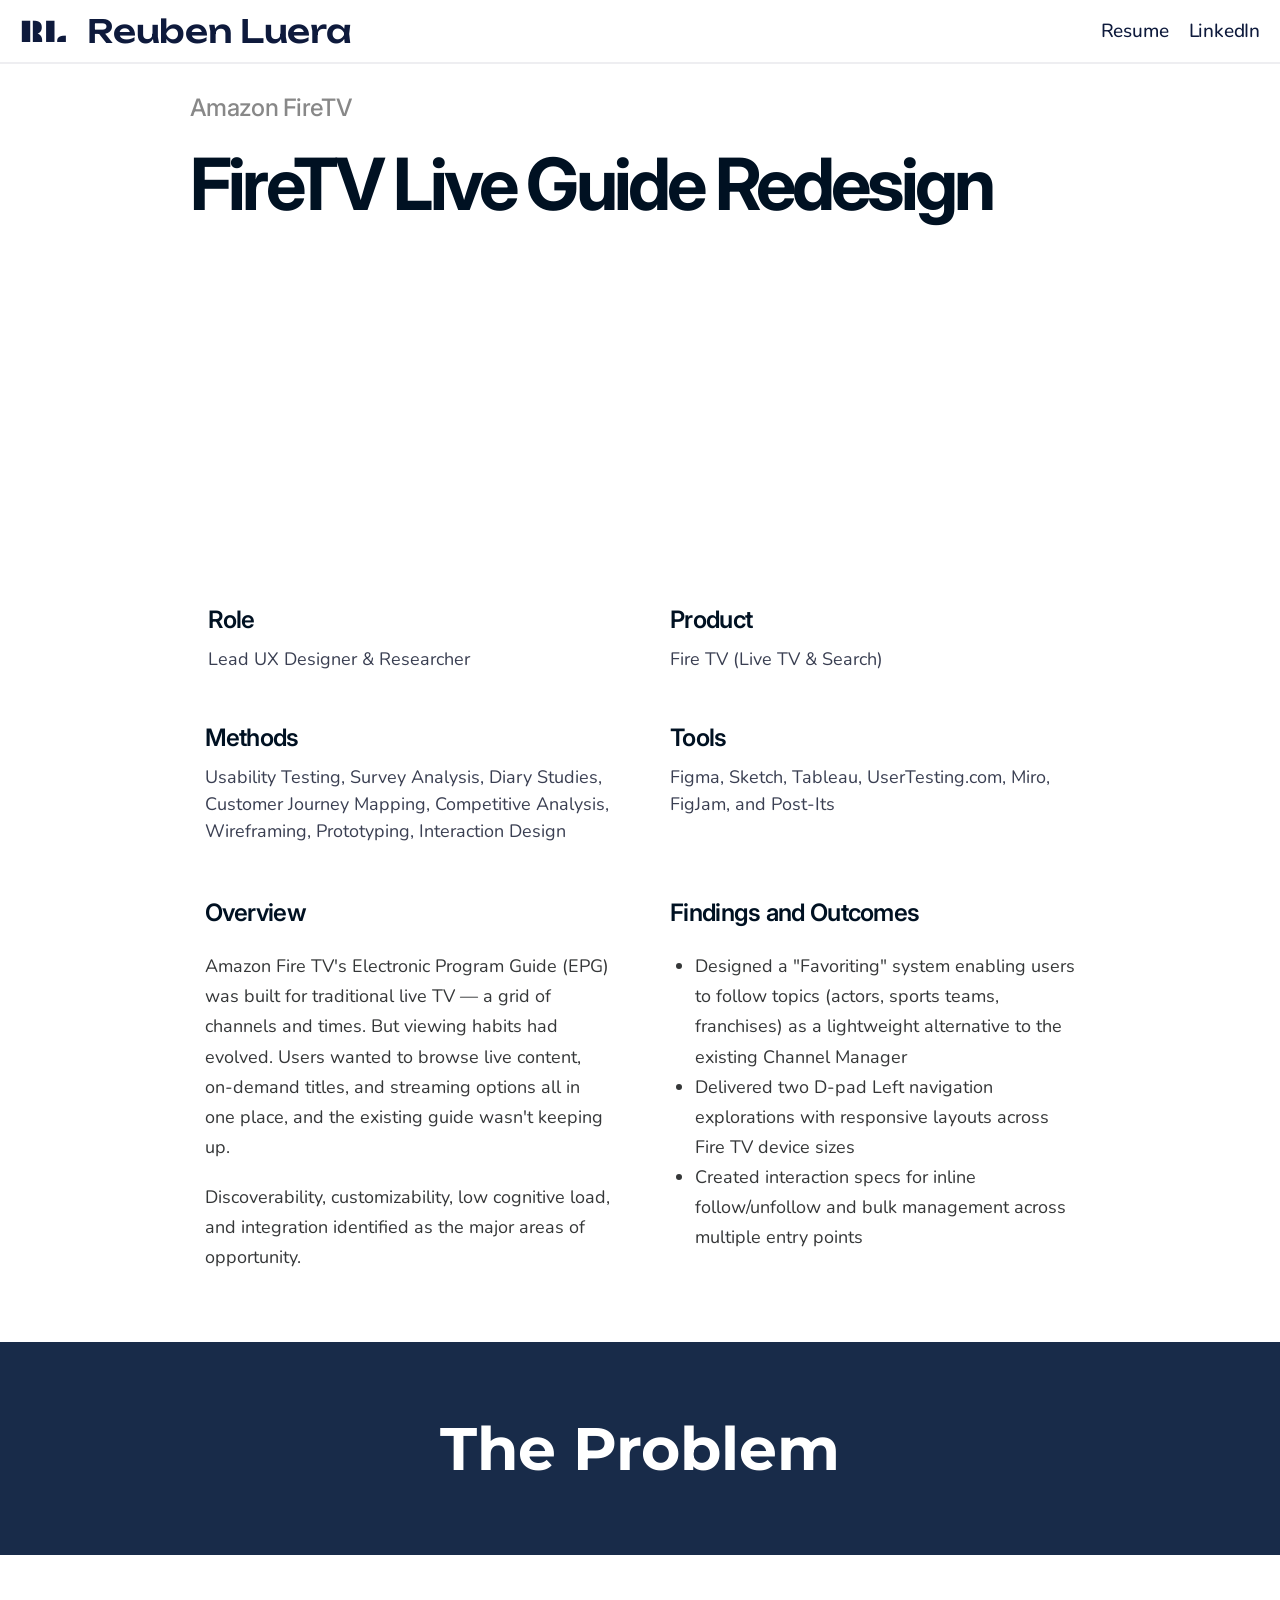
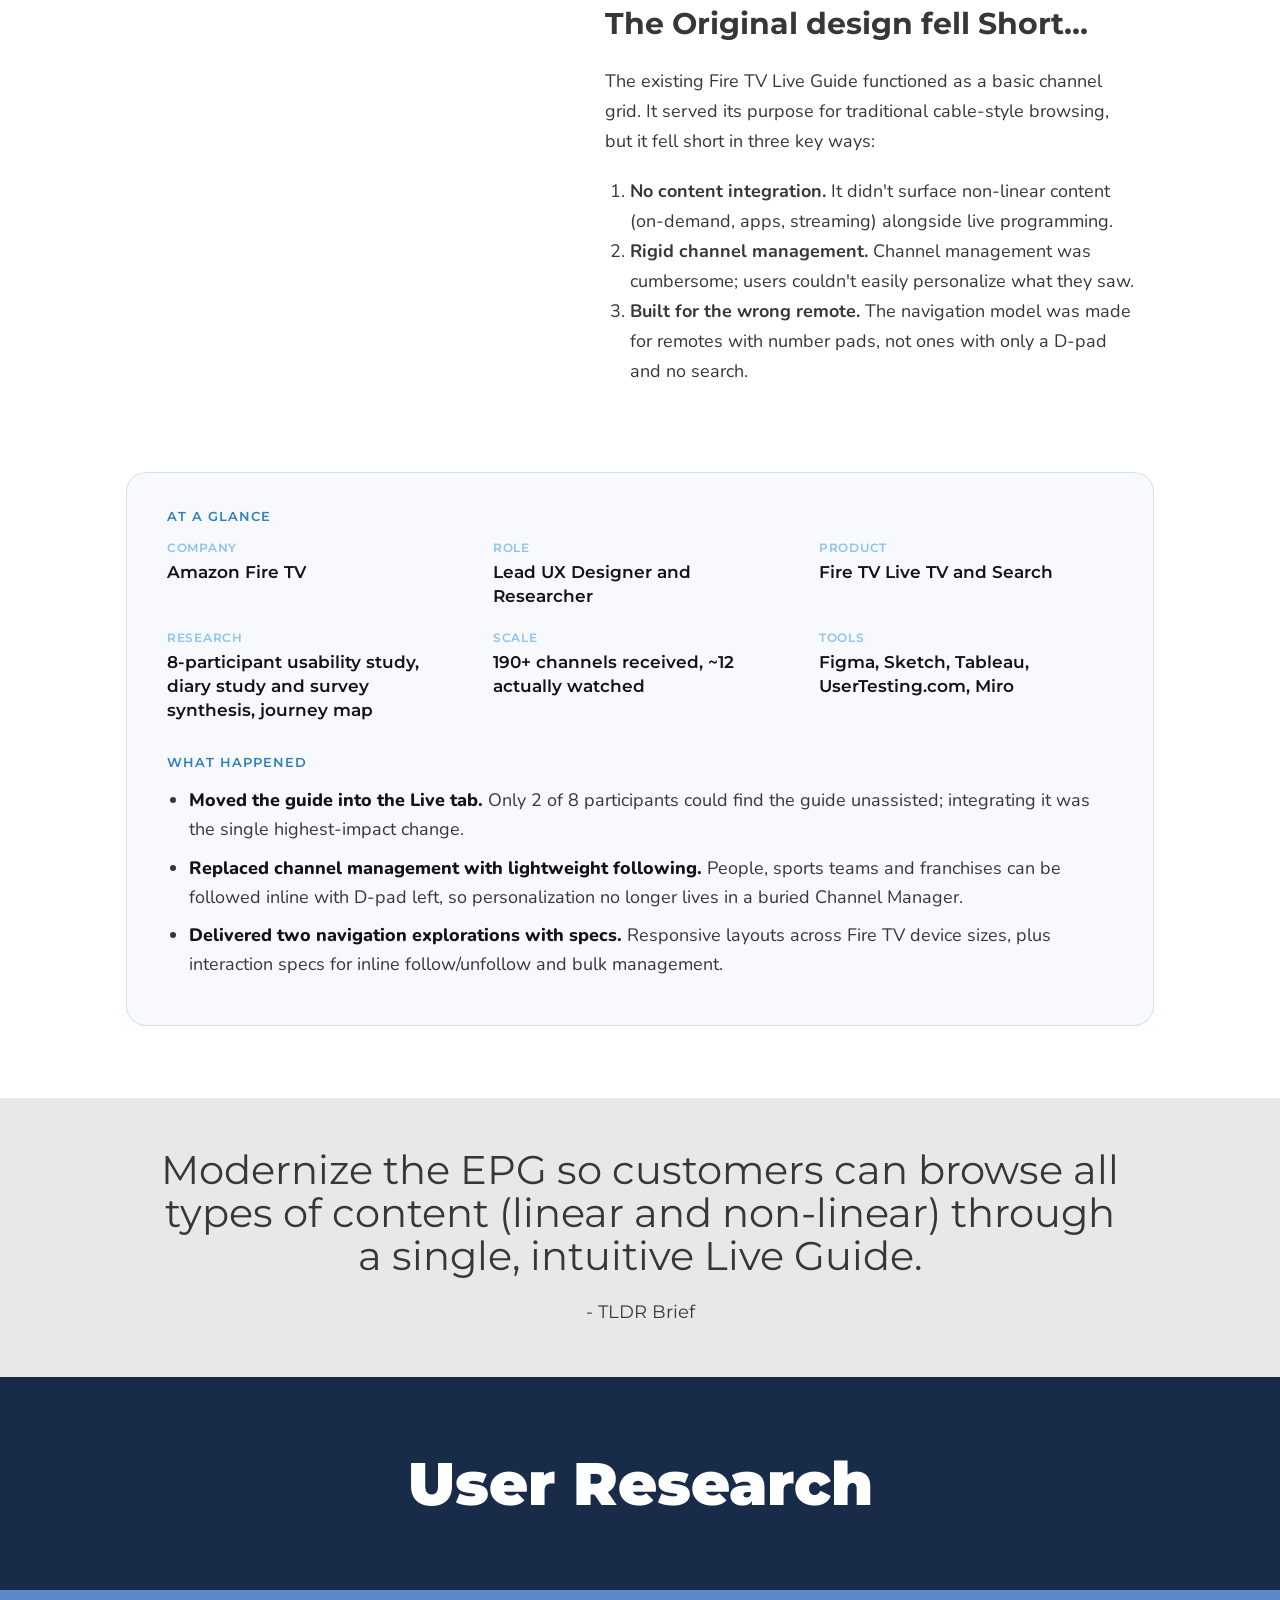
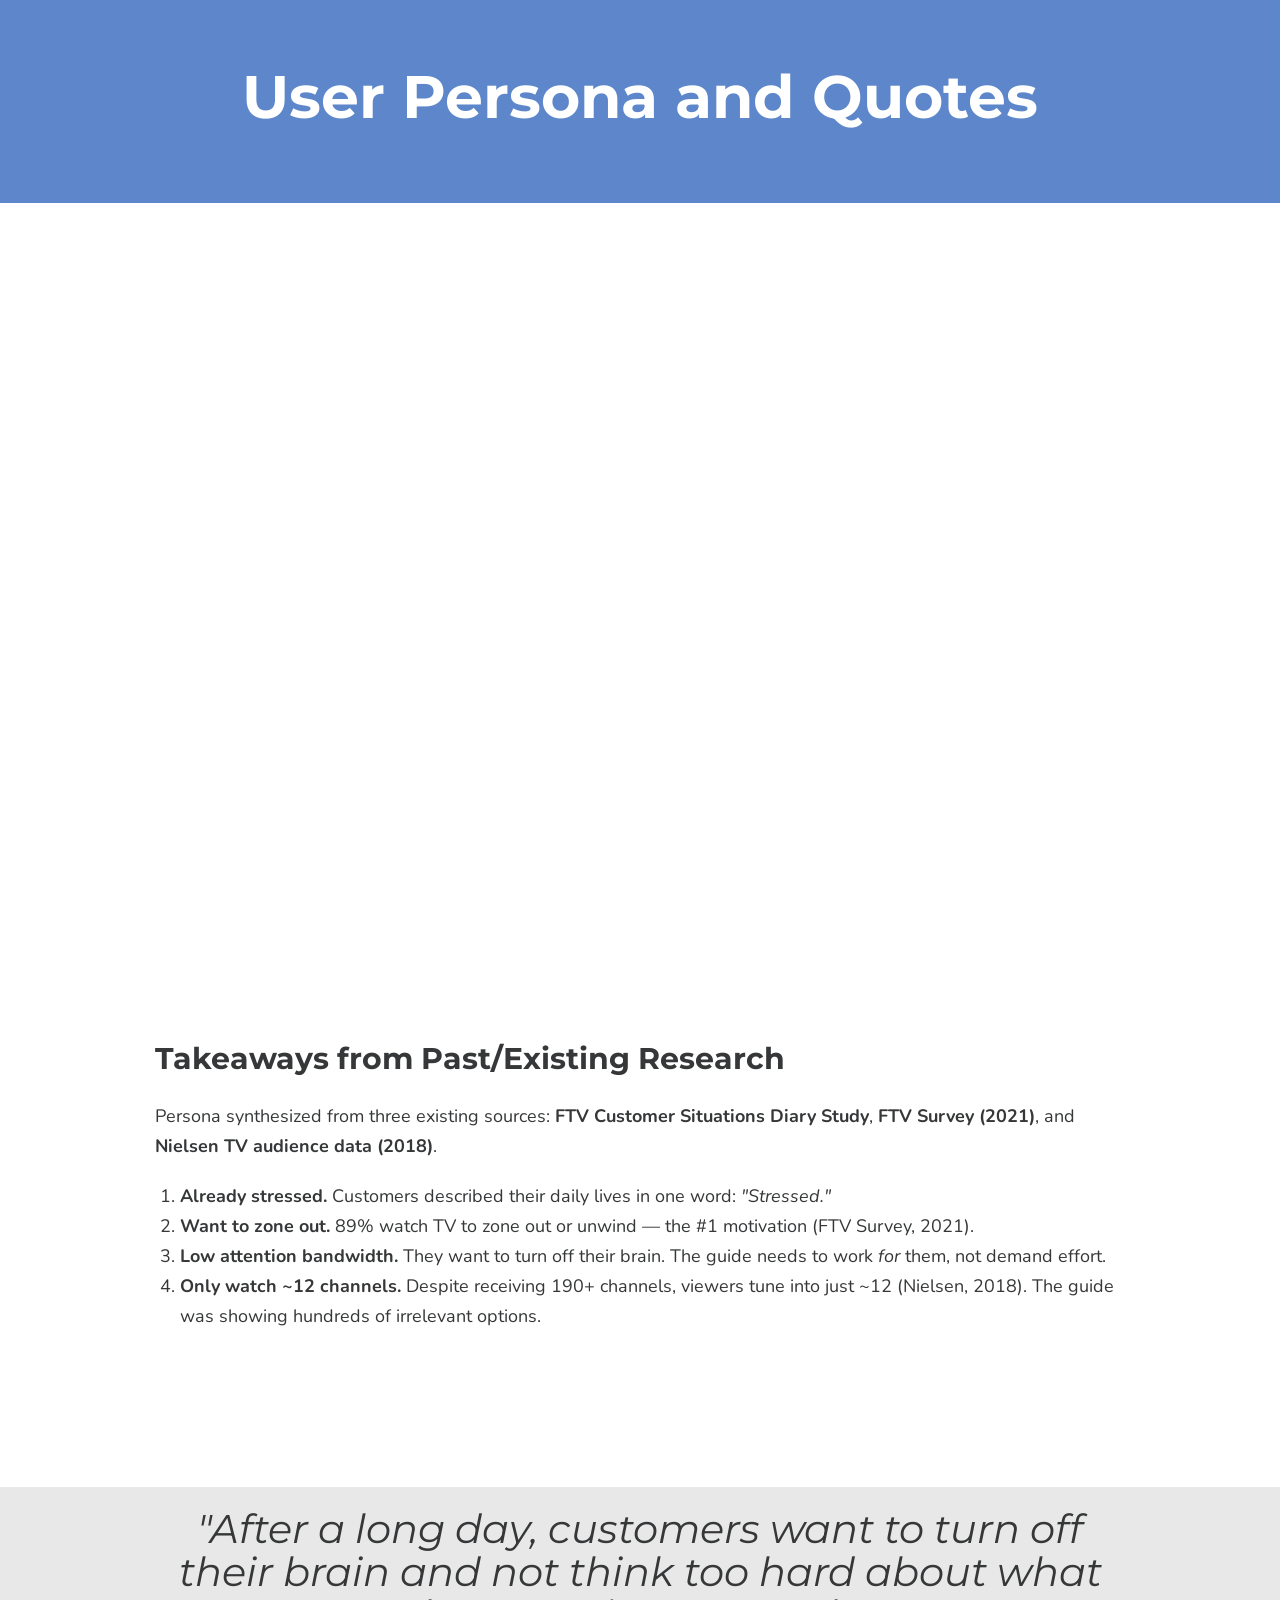
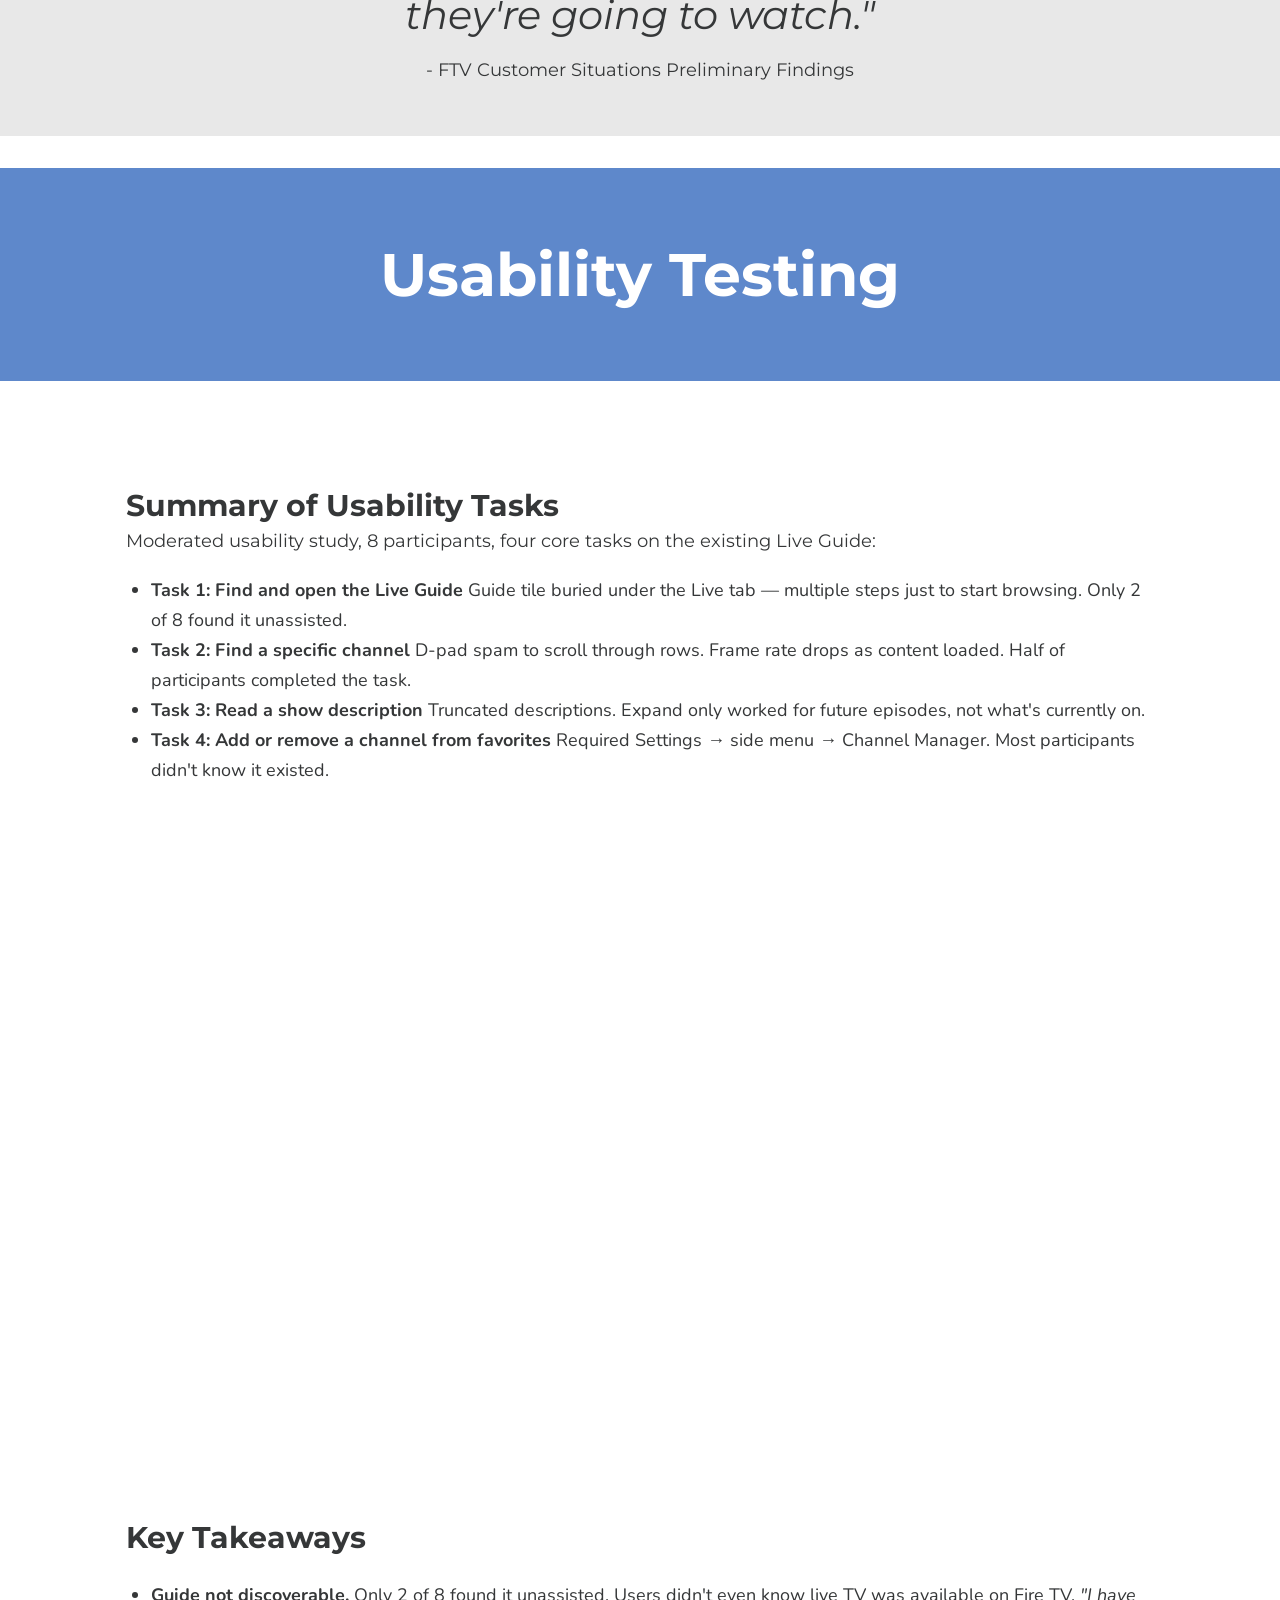
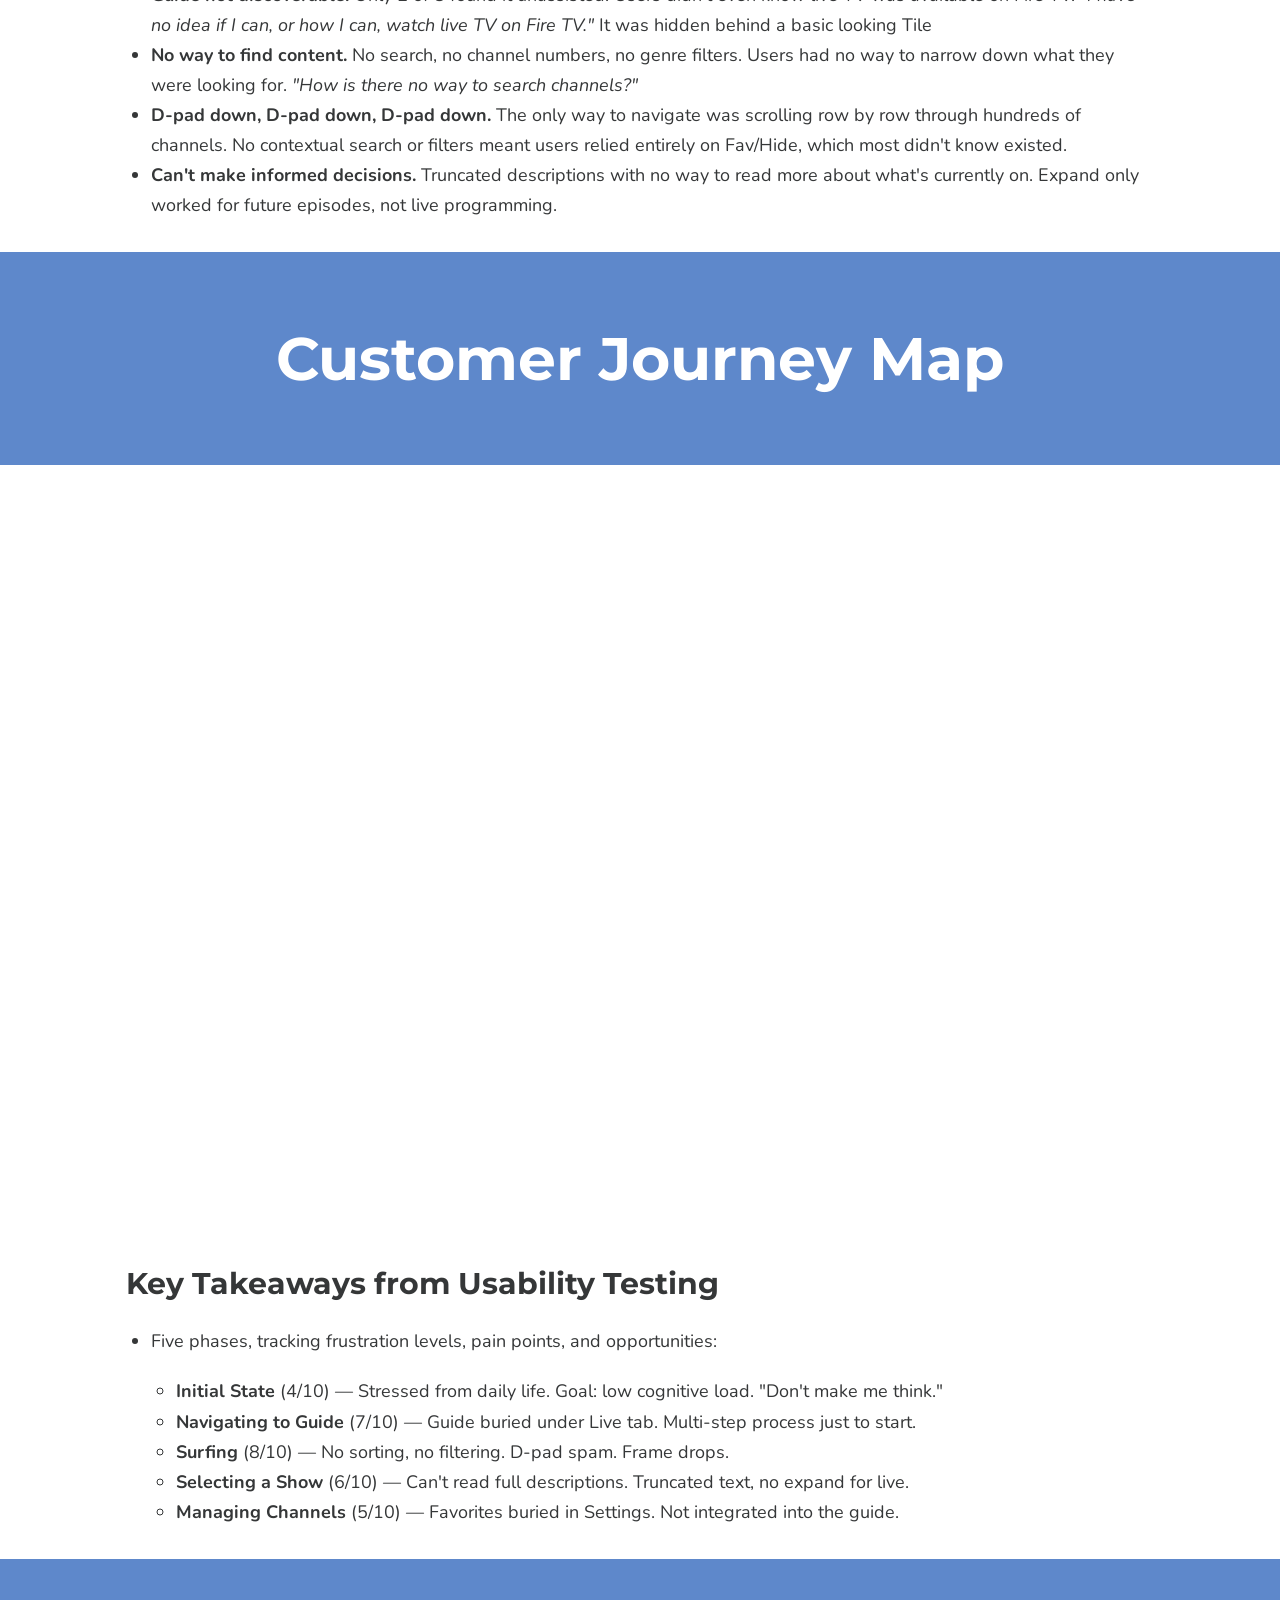
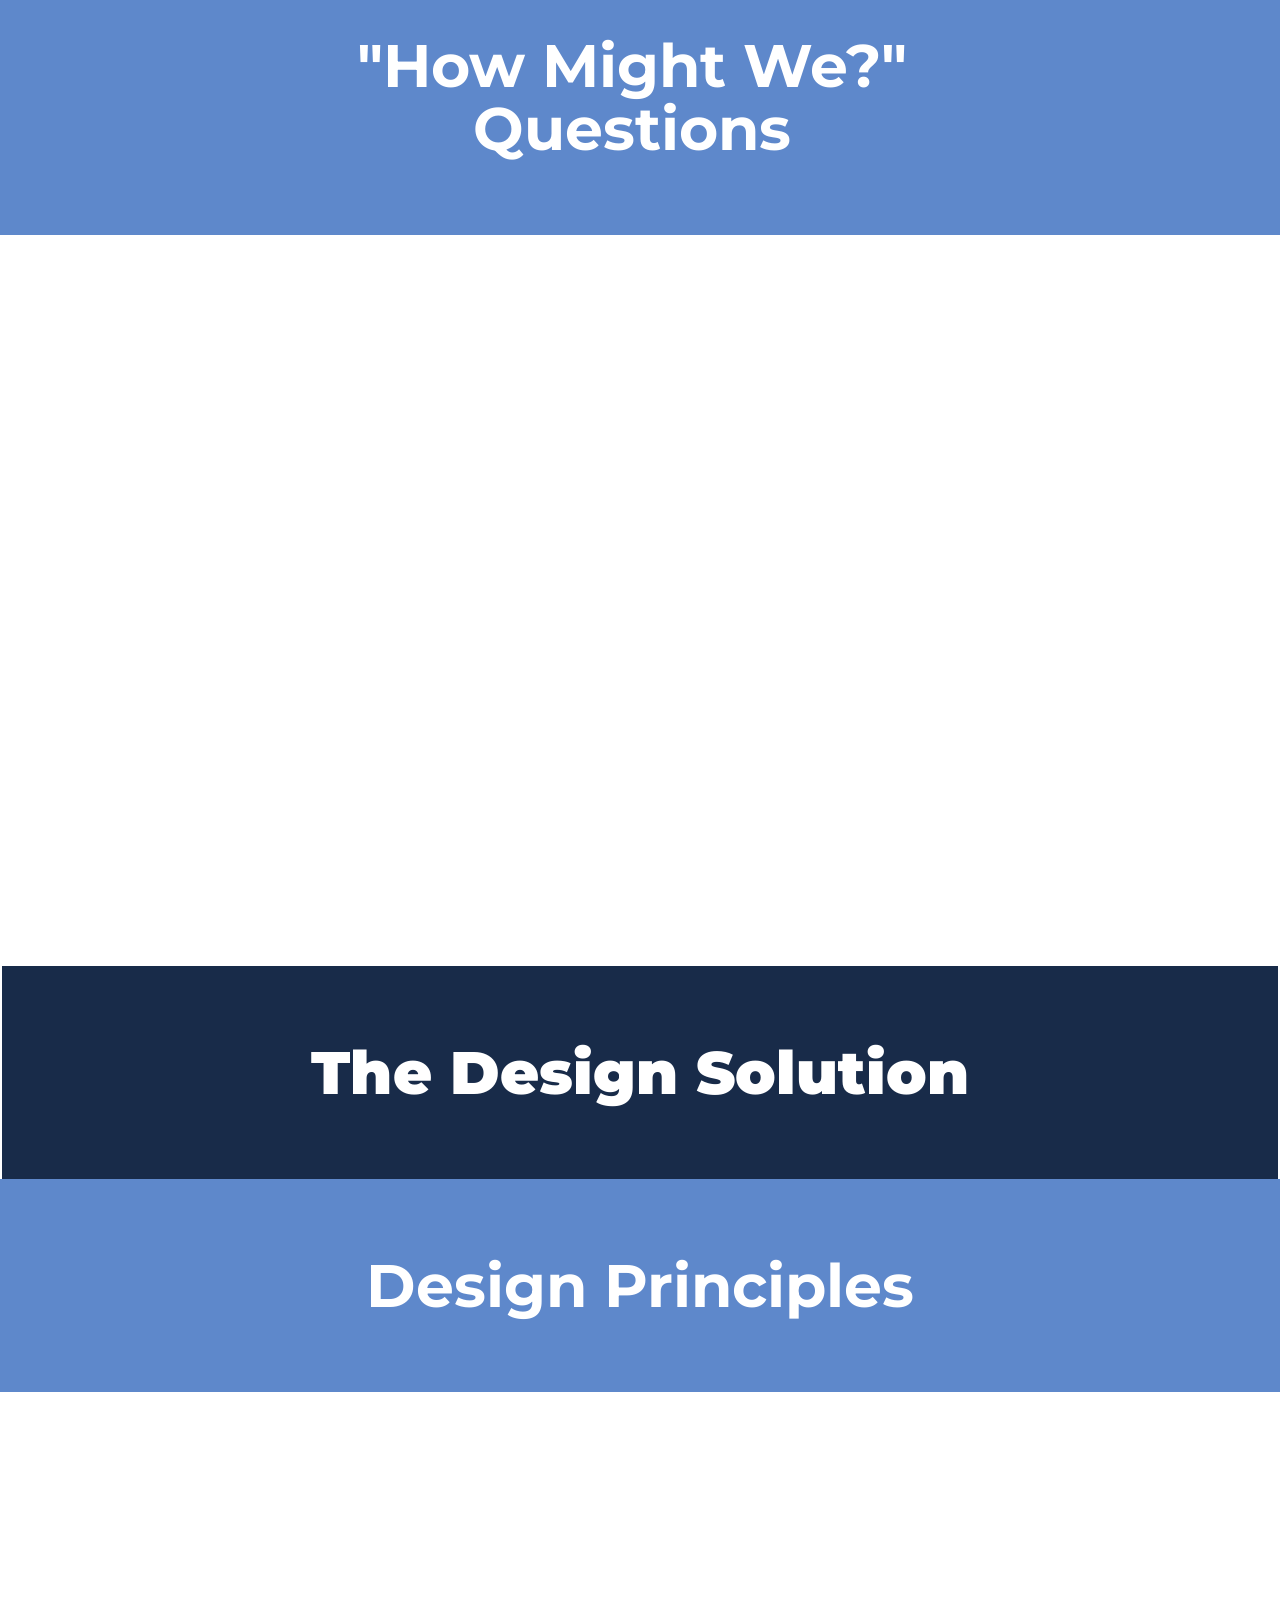
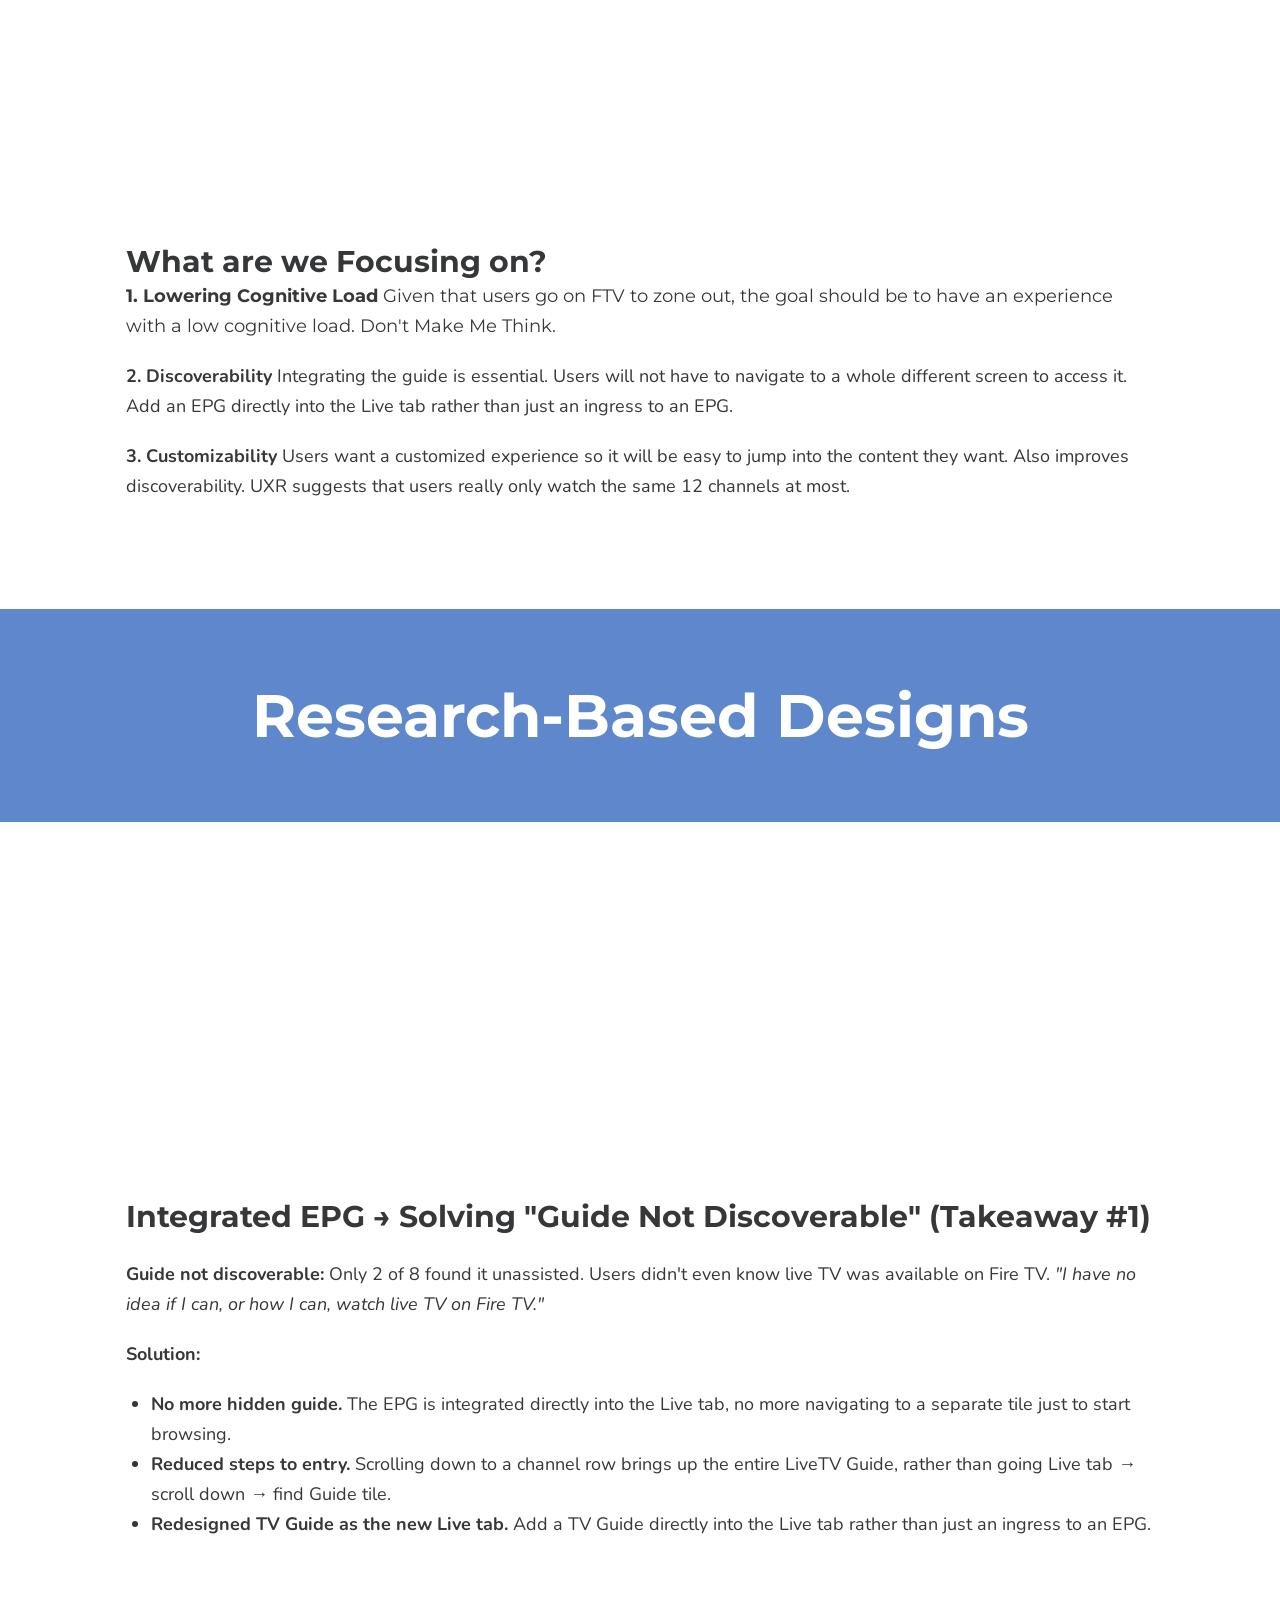
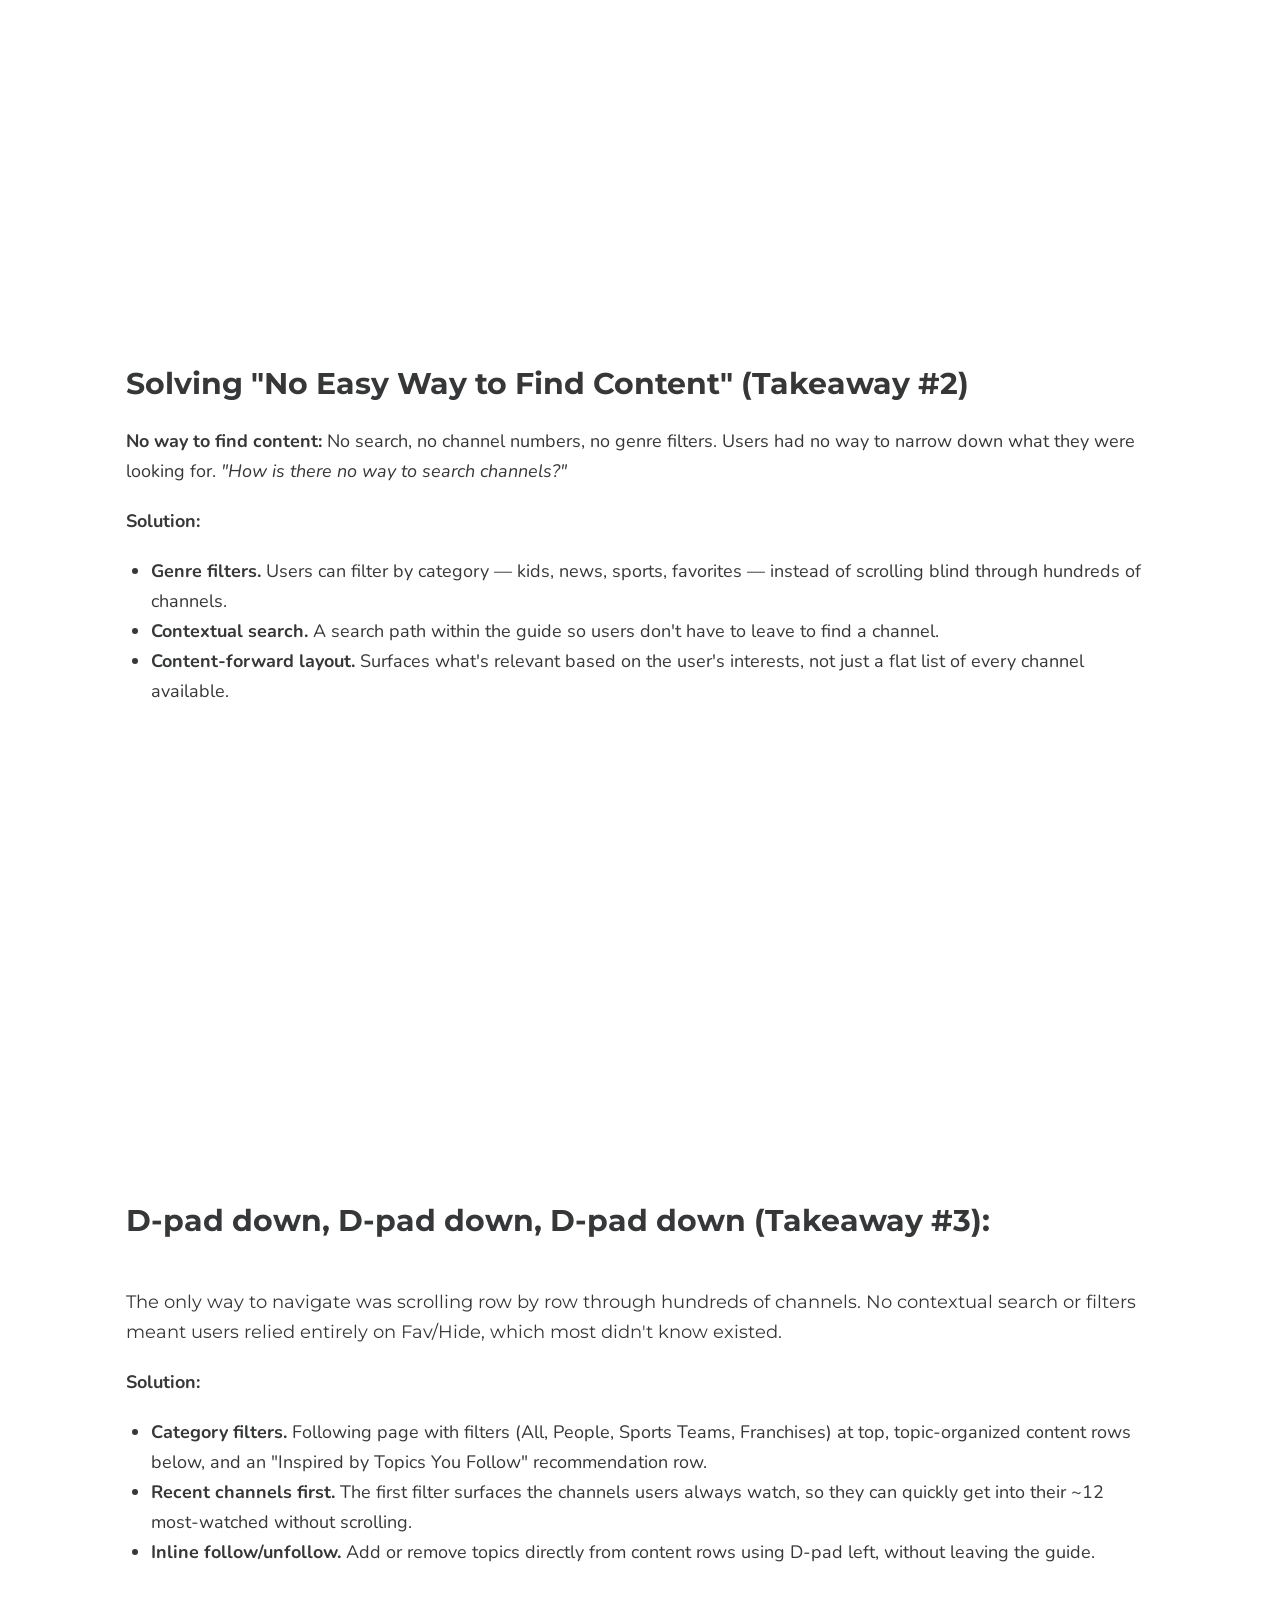
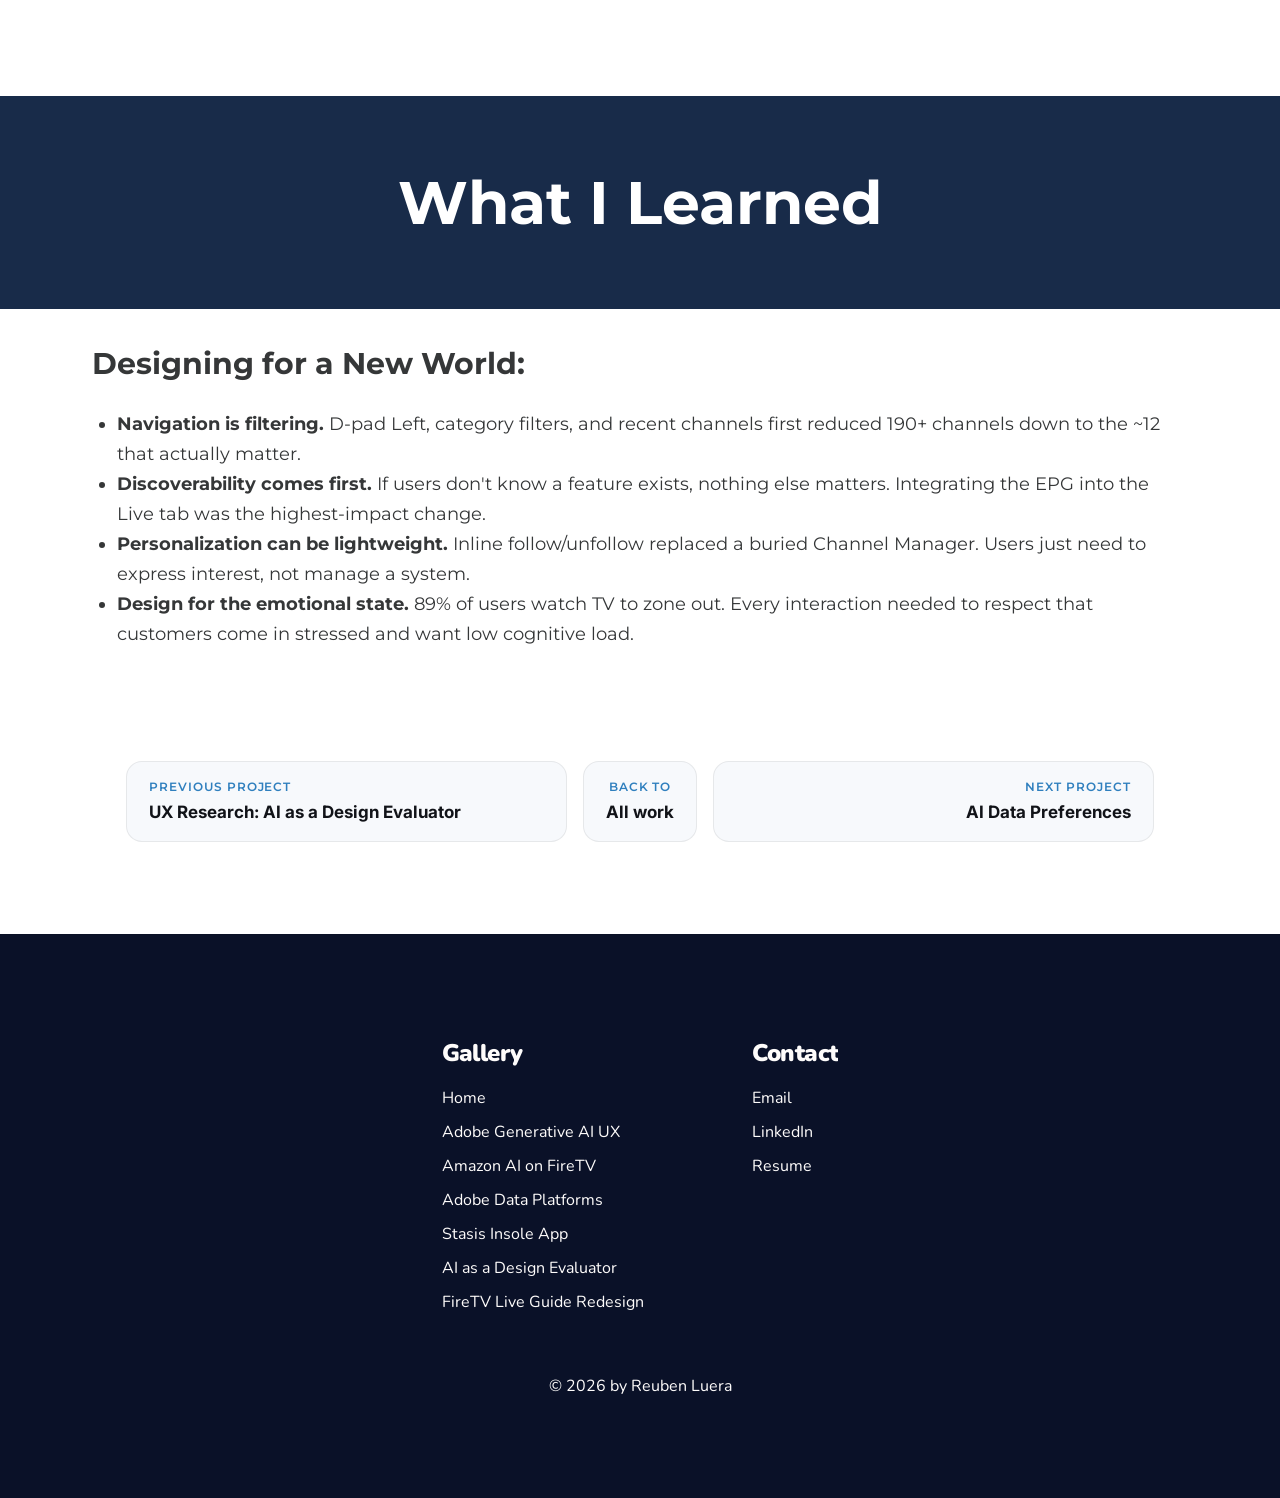
==== commit d6b29125: "Phone nav: Resume and LinkedIn links are white on the navy bar Co-Authored-By: Claude Fable 5.1 <nor" ====
--- a/aiftv-2/index.html
+++ b/aiftv-2/index.html
@@ -22,7 +22,7 @@
 <meta name="twitter:image" content="https://reubenluera.github.io/assets/og.jpg?v=2">
 <link rel="preconnect" href="https://fonts.googleapis.com"><link rel="preconnect" href="https://fonts.gstatic.com" crossorigin>
 <link rel="stylesheet" href="https://fonts.googleapis.com/css2?family=Inter:wght@400;500;600;700;800&family=Inter+Tight:wght@500;600;700&family=Montserrat:ital,wght@0,400;0,500;0,600;0,700;0,800;0,900;1,400&family=Nunito:ital,wght@0,400;0,500;0,600;0,700;0,800;0,900;1,400&family=Plaster&family=Unbounded:wght@400;500;600;700&display=swap">
-<link rel="stylesheet" href="../assets/base.css?v=ho1">
+<link rel="stylesheet" href="../assets/base.css?v=nv1">
 <style>
 .nJpgHauVX5{position:relative;width:100%;height:auto;display:flex;flex-direction:column;justify-content:flex-start;align-items:center;gap:32px;background:white;overflow:hidden}
 .nIEwg3z_0b{position:relative;flex-shrink:0;width:100%;height:auto;max-width:100%;display:flex;flex-direction:column;justify-content:center;align-items:center;gap:20px;padding:65px 0px 20px 0px;background:white;overflow:hidden}
--- a/assets/base.css
+++ b/assets/base.css
@@ -0,0 +1,90 @@
+
+*,*::before,*::after{box-sizing:border-box}
+html{-webkit-text-size-adjust:100%;overflow-x:hidden}
+body{margin:0;background:#fefcfb;font-family:'Nunito',sans-serif;color:#353738;overflow-x:hidden}
+img{display:block;max-width:100%}
+a{color:inherit;text-decoration:none}
+.rt{margin:0;word-wrap:break-word;white-space:pre-wrap}
+.rt p,.rt h1,.rt h2,.rt h3,.rt h4,.rt h5,.rt h6{margin:0;font:inherit;color:inherit}
+.rt > :not(:last-child){margin-bottom:var(--ps,0)}
+.rt ul,.rt ol{margin:0;padding-left:1.4em}
+.rt li > :not(:last-child){margin-bottom:var(--ps,0)}
+.rt a{color:var(--link,inherit)}
+.rt a:hover{color:var(--link-hover,var(--link,inherit));text-decoration:underline}
+.inst{display:block}
+.variant{display:flex}
+.variant.is-hidden{display:none!important}
+.variant.is-shown{display:flex!important}
+button{font:inherit;color:inherit;background:none;border:0;padding:0;cursor:pointer}
+[data-appear]{opacity:0;transform:translate(var(--ax,0),var(--ay,0)) scale(var(--as,1));transition:opacity .7s ease,transform .7s ease}
+[data-appear].in{opacity:1!important;transform:none}
+/* before/after */
+.before-after{position:relative;overflow:hidden;user-select:none}
+.before-after img{position:absolute;inset:0;width:100%;height:100%;object-fit:cover}
+.before-after .ba-right{clip-path:inset(0 0 0 var(--pos))}
+.before-after .ba-line{position:absolute;top:0;bottom:0;left:var(--pos);width:2px;background:rgba(255,255,255,.7);transform:translateX(-1px);pointer-events:none}
+.before-after .ba-line::after{content:'';position:absolute;bottom:9%;left:50%;width:34px;height:34px;border-radius:50%;background:rgba(255,255,255,.94);box-shadow:0 2px 10px rgba(0,0,0,.25);transform:translate(-50%,50%)}.before-after .ba-line::before{content:'‹ ›';position:absolute;bottom:9%;left:50%;transform:translate(-50%,50%);z-index:1;font:700 18px/34px 'Nunito',sans-serif;color:#1b2a44;letter-spacing:1px;pointer-events:none}
+.before-after .ba-range{position:absolute;inset:0;width:100%;height:100%;opacity:0;margin:0;cursor:ew-resize}
+/* ticker */
+.ticker{overflow:hidden;display:flex;gap:var(--gap);width:100%;-webkit-mask-image:linear-gradient(90deg,transparent,#000 8%,#000 92%,transparent)}
+.ticker-track{display:flex;gap:var(--gap);flex:0 0 auto;align-items:center;animation:ticker 40s linear infinite}
+.ticker:hover .ticker-track{animation-play-state:paused}
+@keyframes ticker{from{transform:translateX(0)}to{transform:translateX(calc(-100% - var(--gap)))}}
+/* carousel */
+.carousel{position:relative;width:100%}
+.carousel-track{display:flex;gap:var(--gap);overflow-x:auto;scroll-snap-type:x mandatory;scrollbar-width:none;padding:var(--track-pad,10px);scroll-padding:var(--track-pad,10px)}
+.carousel-track::-webkit-scrollbar{display:none}
+.carousel-track>*{scroll-snap-align:start;flex:0 0 auto}
+.car-btn{position:absolute;top:50%;transform:translateY(-50%);width:var(--arrow-size,40px);height:var(--arrow-size,40px);border-radius:var(--arrow-radius,40px);background:var(--arrow-fill,rgba(0,0,0,.2));display:flex;align-items:center;justify-content:center;z-index:2;transition:opacity .25s,background .2s;overflow:hidden}
+.car-btn img{width:100%;height:100%;display:block}
+.car-btn:hover{background:rgba(0,0,0,.35)}
+.car-btn.is-off{opacity:0;pointer-events:none}
+.car-prev{left:var(--arrow-pad,20px)}.car-next{right:var(--arrow-pad,20px)}
+/* slideshow */
+.slideshow{position:relative;width:100%;overflow:hidden}
+.slideshow .slides{display:flex;height:100%;transition:transform .5s ease}
+.slideshow .slide{flex:0 0 100%;height:100%;display:flex;justify-content:center;align-items:center}
+.slideshow .slide>*{height:100%;width:auto;max-width:100%;flex:0 0 auto}
+.slideshow .dots{position:absolute;bottom:10px;left:0;right:0;display:flex;gap:8px;justify-content:center}
+.slideshow .dots span{width:10px;height:10px;border-radius:50%;background:rgba(255,255,255,.5)}
+.slideshow .dots span.on{background:#fff}
+/* site additions: outcome summary, project nav, phone nav links */
+.glance{width:100%;display:flex;justify-content:center;padding:8px 20px 40px}
+.glance-inner{width:100%;max-width:1028px;background:#f7f9fc;border:1px solid rgba(47,127,190,.18);border-radius:20px;padding:36px 40px}
+.gl-eyebrow{font:600 13px/1.2 'Montserrat',sans-serif;letter-spacing:.08em;text-transform:uppercase;color:#2f7fbe;margin:0 0 16px}
+.gl-grid{display:grid;grid-template-columns:repeat(3,minmax(0,1fr));gap:22px 32px;margin-bottom:32px}
+.gl-label{font:600 12px/1.2 'Montserrat',sans-serif;letter-spacing:.06em;text-transform:uppercase;color:#88c4ee;margin-bottom:6px}
+.gl-value{font:600 17px/1.4 'Montserrat',sans-serif;color:#111318}
+.gl-bullets{margin:0;padding-left:1.2em;font:400 18px/1.6 'Nunito',sans-serif;color:#353738}
+.gl-bullets li{margin-bottom:10px}
+.gl-bullets strong{font-weight:800;color:#111318}
+@media (max-width:809.98px){.glance-inner{padding:26px 22px}.gl-grid{grid-template-columns:1fr;gap:16px}.gl-value{font-size:16px}.gl-bullets{font-size:16px}}
+.proj-nav{width:100%;display:flex;justify-content:center;padding:40px 20px 60px;background:#fff}
+.proj-nav-inner{width:100%;max-width:1028px;display:grid;grid-template-columns:1fr auto 1fr;gap:16px;align-items:stretch}
+.pn-link{display:flex;flex-direction:column;gap:6px;padding:18px 22px;border-radius:16px;background:#f7f9fc;border:1px solid rgba(34,34,34,.08);transition:background .2s,transform .2s}
+.pn-link:hover{background:#eef3f9;transform:translateY(-2px)}
+.pn-empty{visibility:hidden}
+.pn-next{text-align:right;align-items:flex-end}
+.pn-all{justify-content:center;align-items:center;text-align:center}
+.pn-label{font:600 12px/1.2 'Montserrat',sans-serif;letter-spacing:.08em;text-transform:uppercase;color:#2f7fbe}
+.pn-title{font:700 17px/1.3 'Inter',sans-serif;color:#111318}
+@media (max-width:809.98px){.proj-nav-inner{grid-template-columns:1fr}.pn-next{text-align:left;align-items:flex-start}.pn-empty{display:none}}
+.nav-phone-links{position:absolute;right:14px;top:0;height:64px;display:flex;align-items:center;gap:14px;z-index:3;font:600 13px 'Nunito',sans-serif;white-space:nowrap}
+.nav-phone-links a{color:#fff;opacity:1}
+/* make room for the links: smaller wordmark in the phone nav variants */
+[data-variant="x9P66OzGx"] .rt,[data-variant="JL91ug0ci"] .rt,[data-variant="x9P66OzGx"] .rt *,[data-variant="JL91ug0ci"] .rt *{font-size:18px!important}
+[data-variant="x9P66OzGx"] .rt:first-child,[data-variant="JL91ug0ci"] .rt:first-child,[data-variant="x9P66OzGx"] .rt:first-child *,[data-variant="JL91ug0ci"] .rt:first-child *{font-size:24px!important}
+/* youtube */
+.yt{position:relative;width:100%;aspect-ratio:16/9;overflow:hidden}
+.yt iframe{position:absolute;inset:0;width:100%;height:100%;border:0}
+
+/* hero headline + case-study prose */
+.hero-intro{width:100%;max-width:1080px;padding:0 40px;display:flex;flex-direction:column;gap:14px;align-self:center}
+.hero-intro h1{margin:0;font:700 40px/1.2 'Unbounded',sans-serif;color:rgb(2,64,120)}
+.hero-intro p{margin:0;font:400 20px/1.55 'Nunito',sans-serif;color:rgb(58,63,82);max-width:860px}
+@media (max-width:809.98px){.hero-intro{padding:0 40px;margin-top:28px}.hero-intro h1{font-size:min(30px,7.5vw)}.hero-intro p{font-size:17px}}
+.prose{width:100%;max-width:1000px;font:400 18px/1.65 'Nunito',sans-serif;color:#353738}
+.prose p{margin:0}
+.prose strong{font-weight:800;color:#111318}
+@media (max-width:809.98px){.prose{font-size:16px}}
+
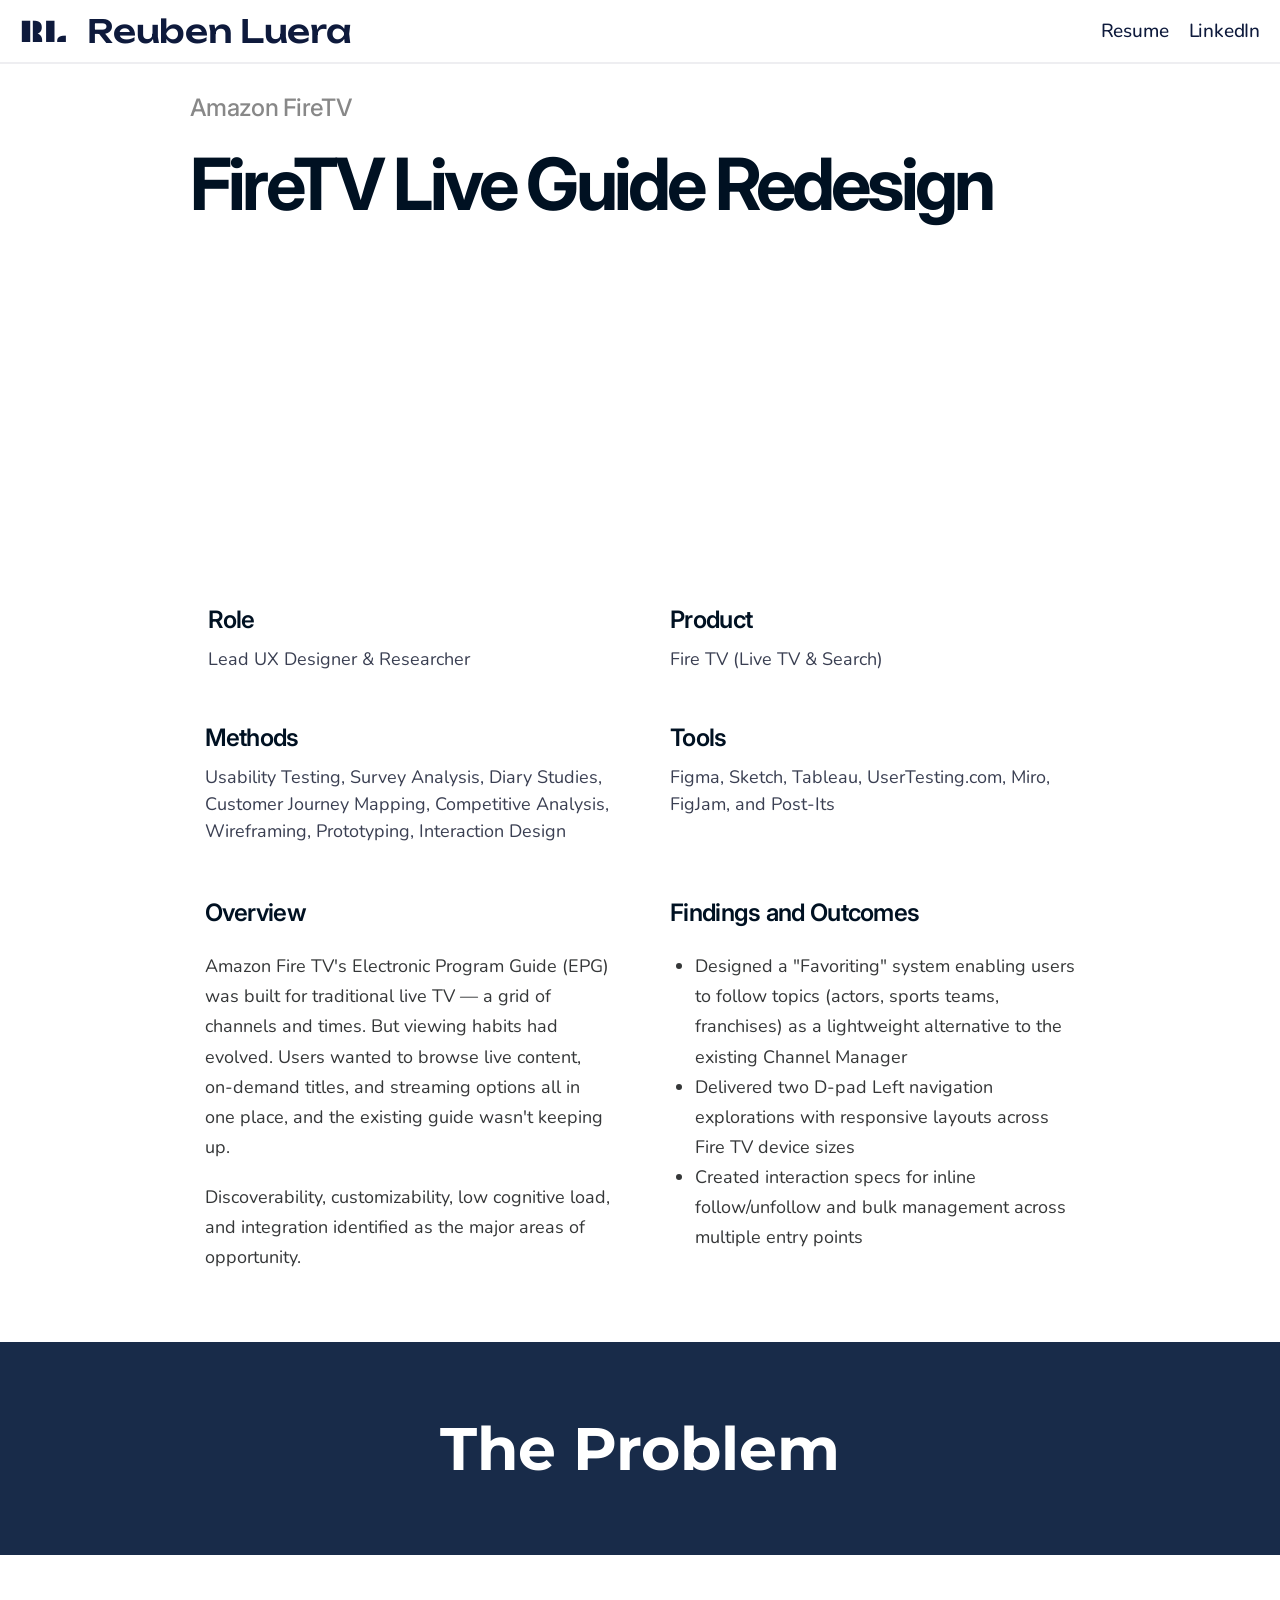
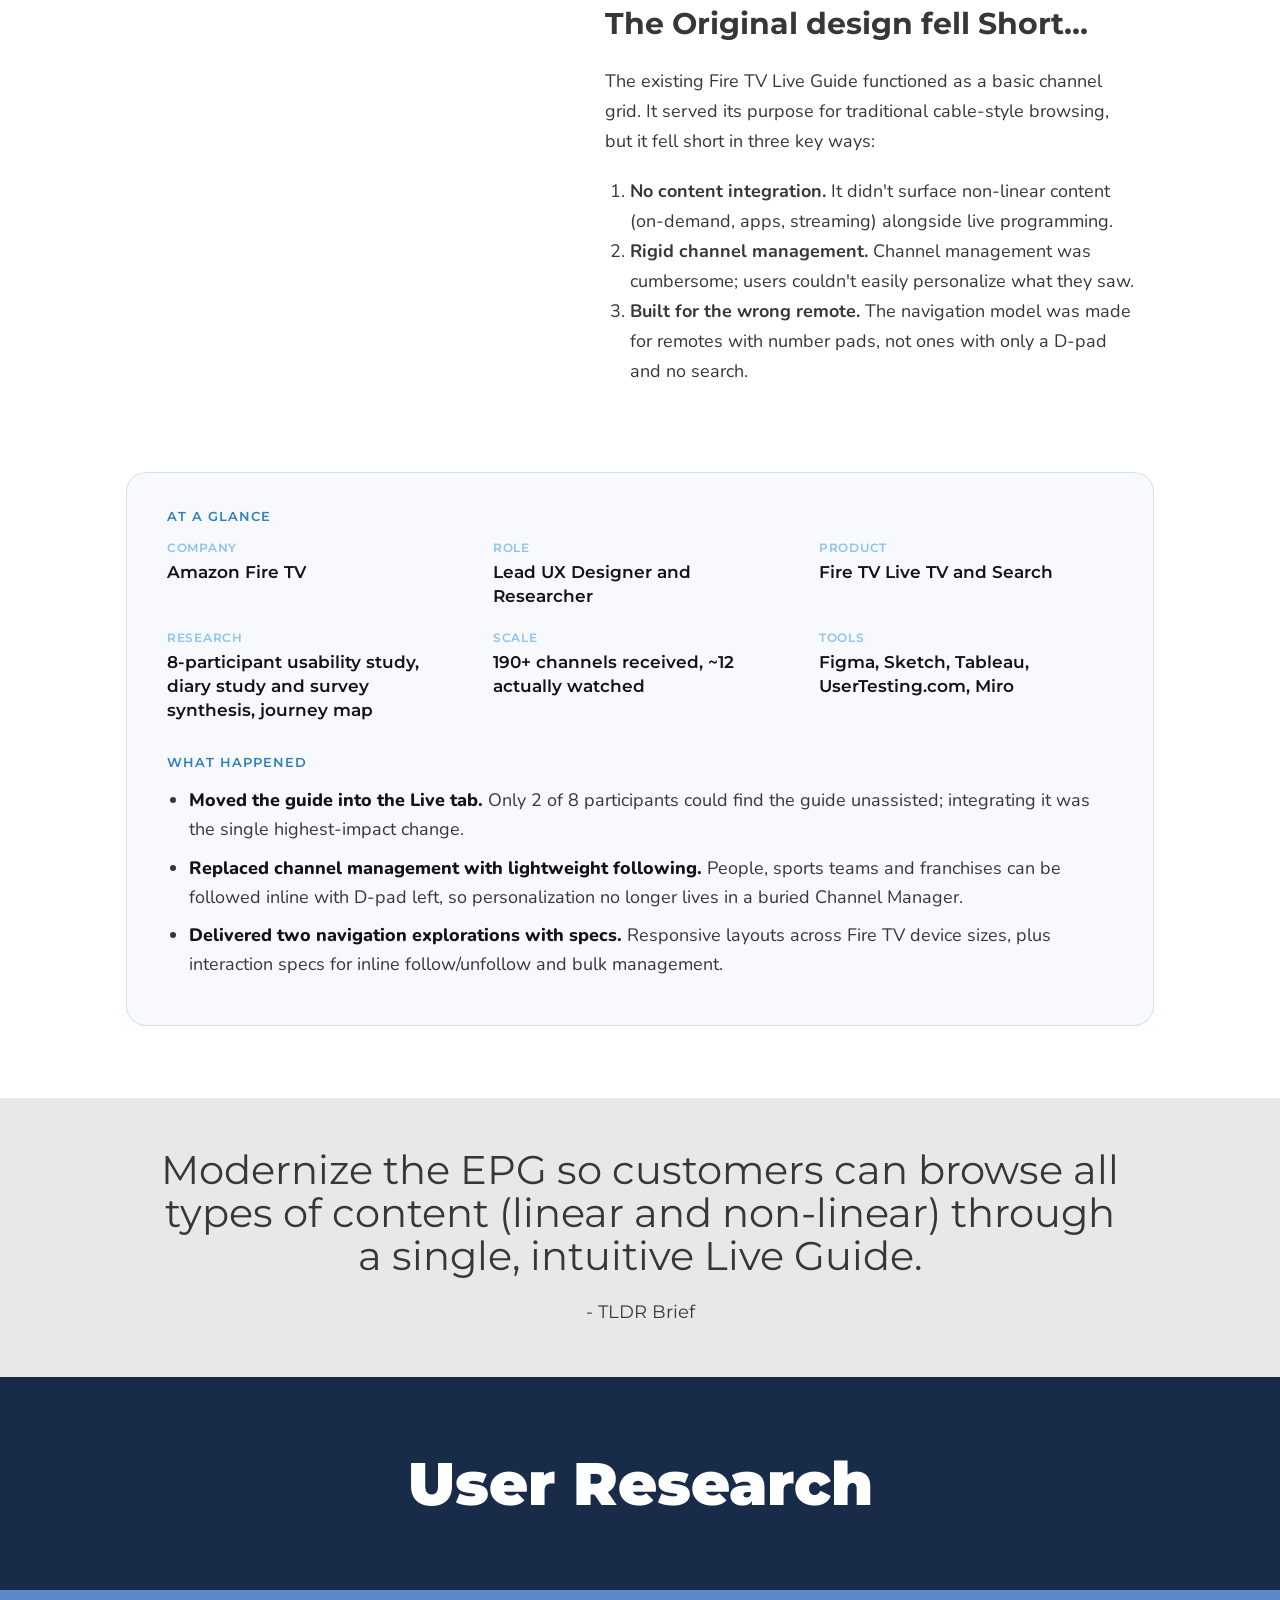
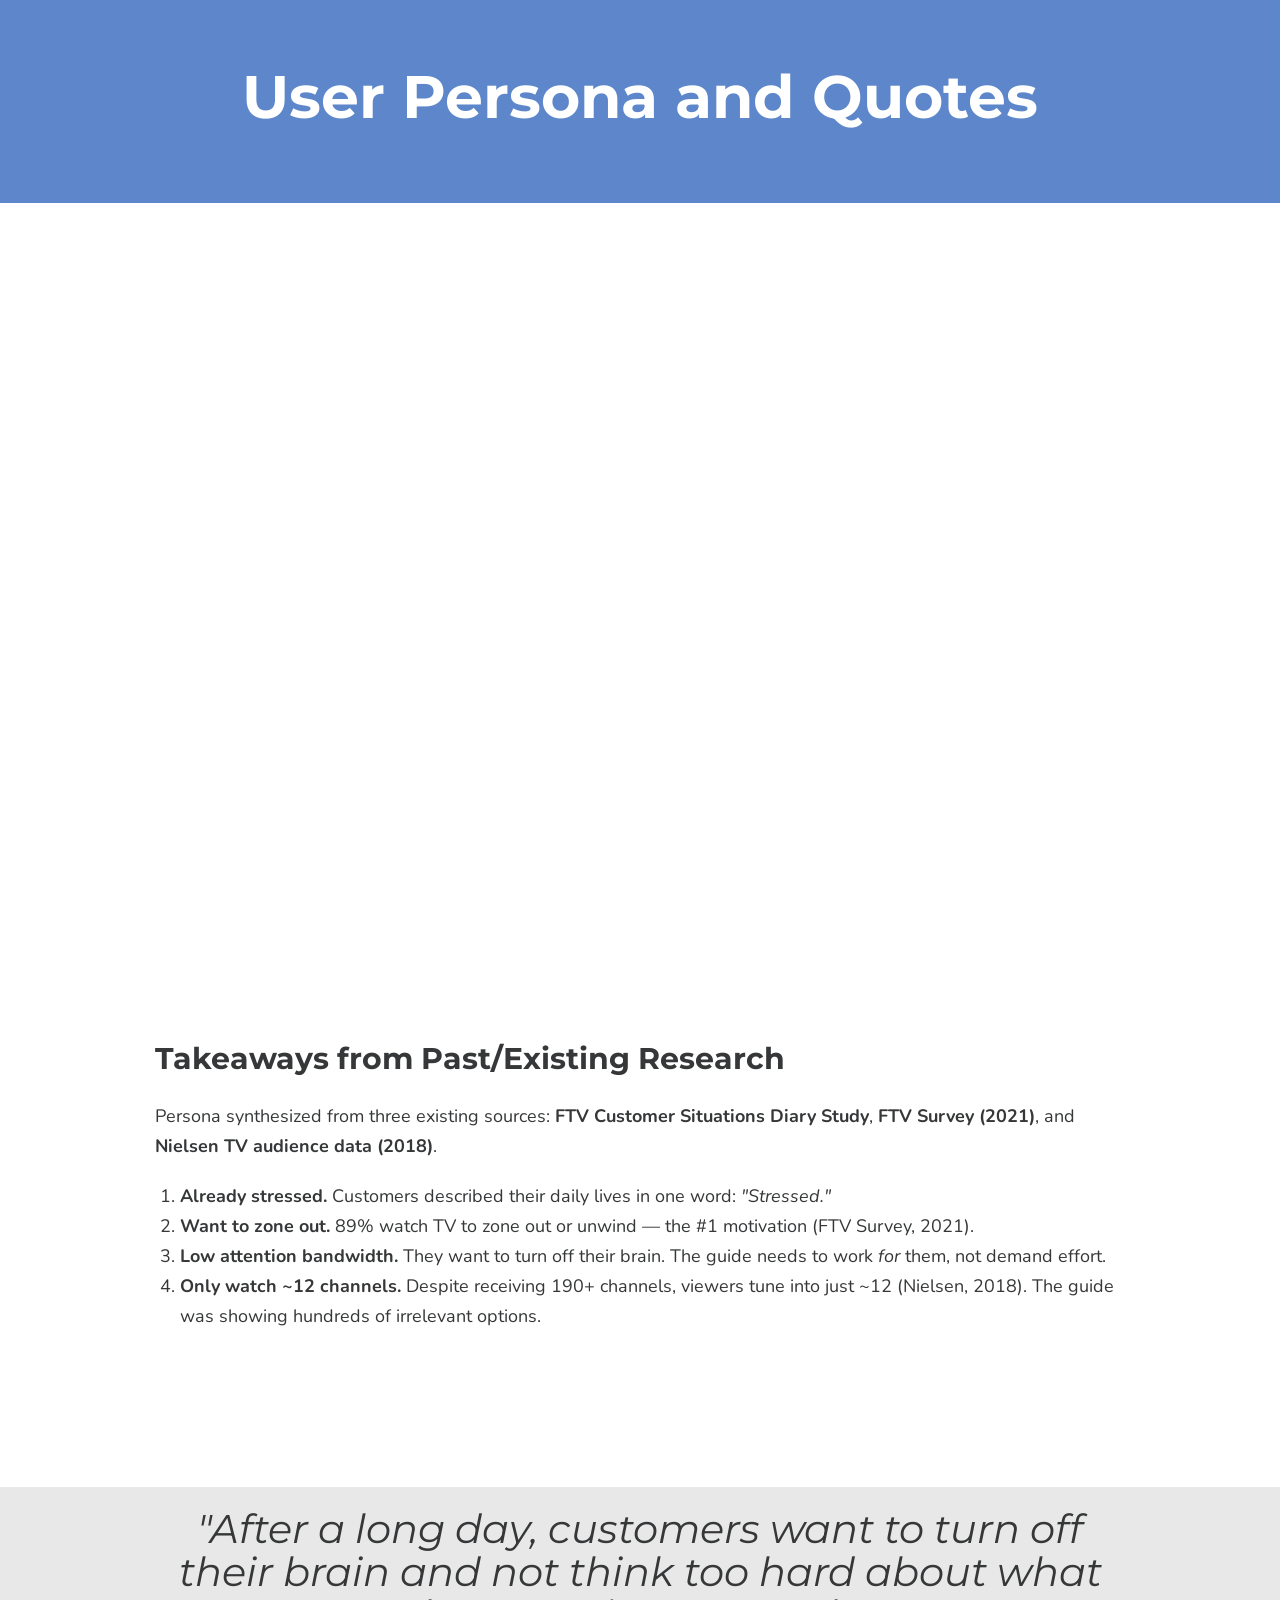
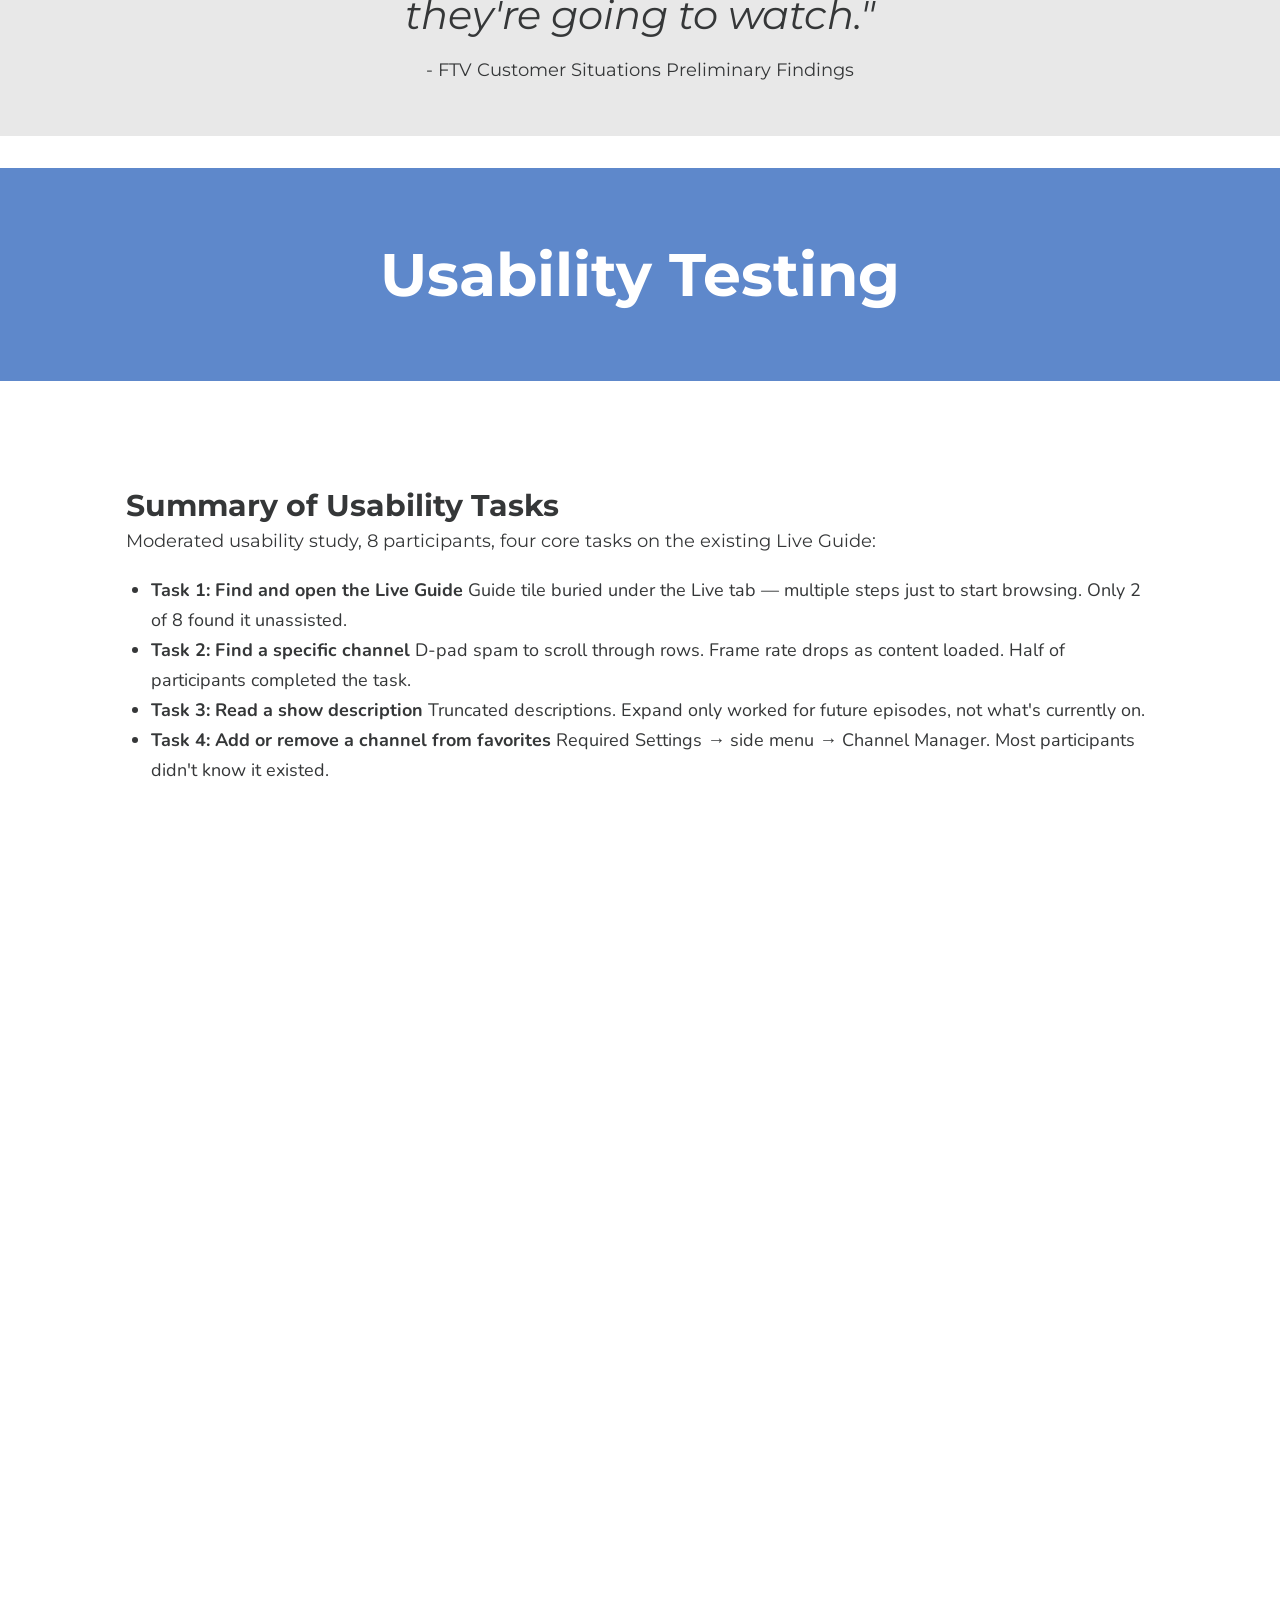
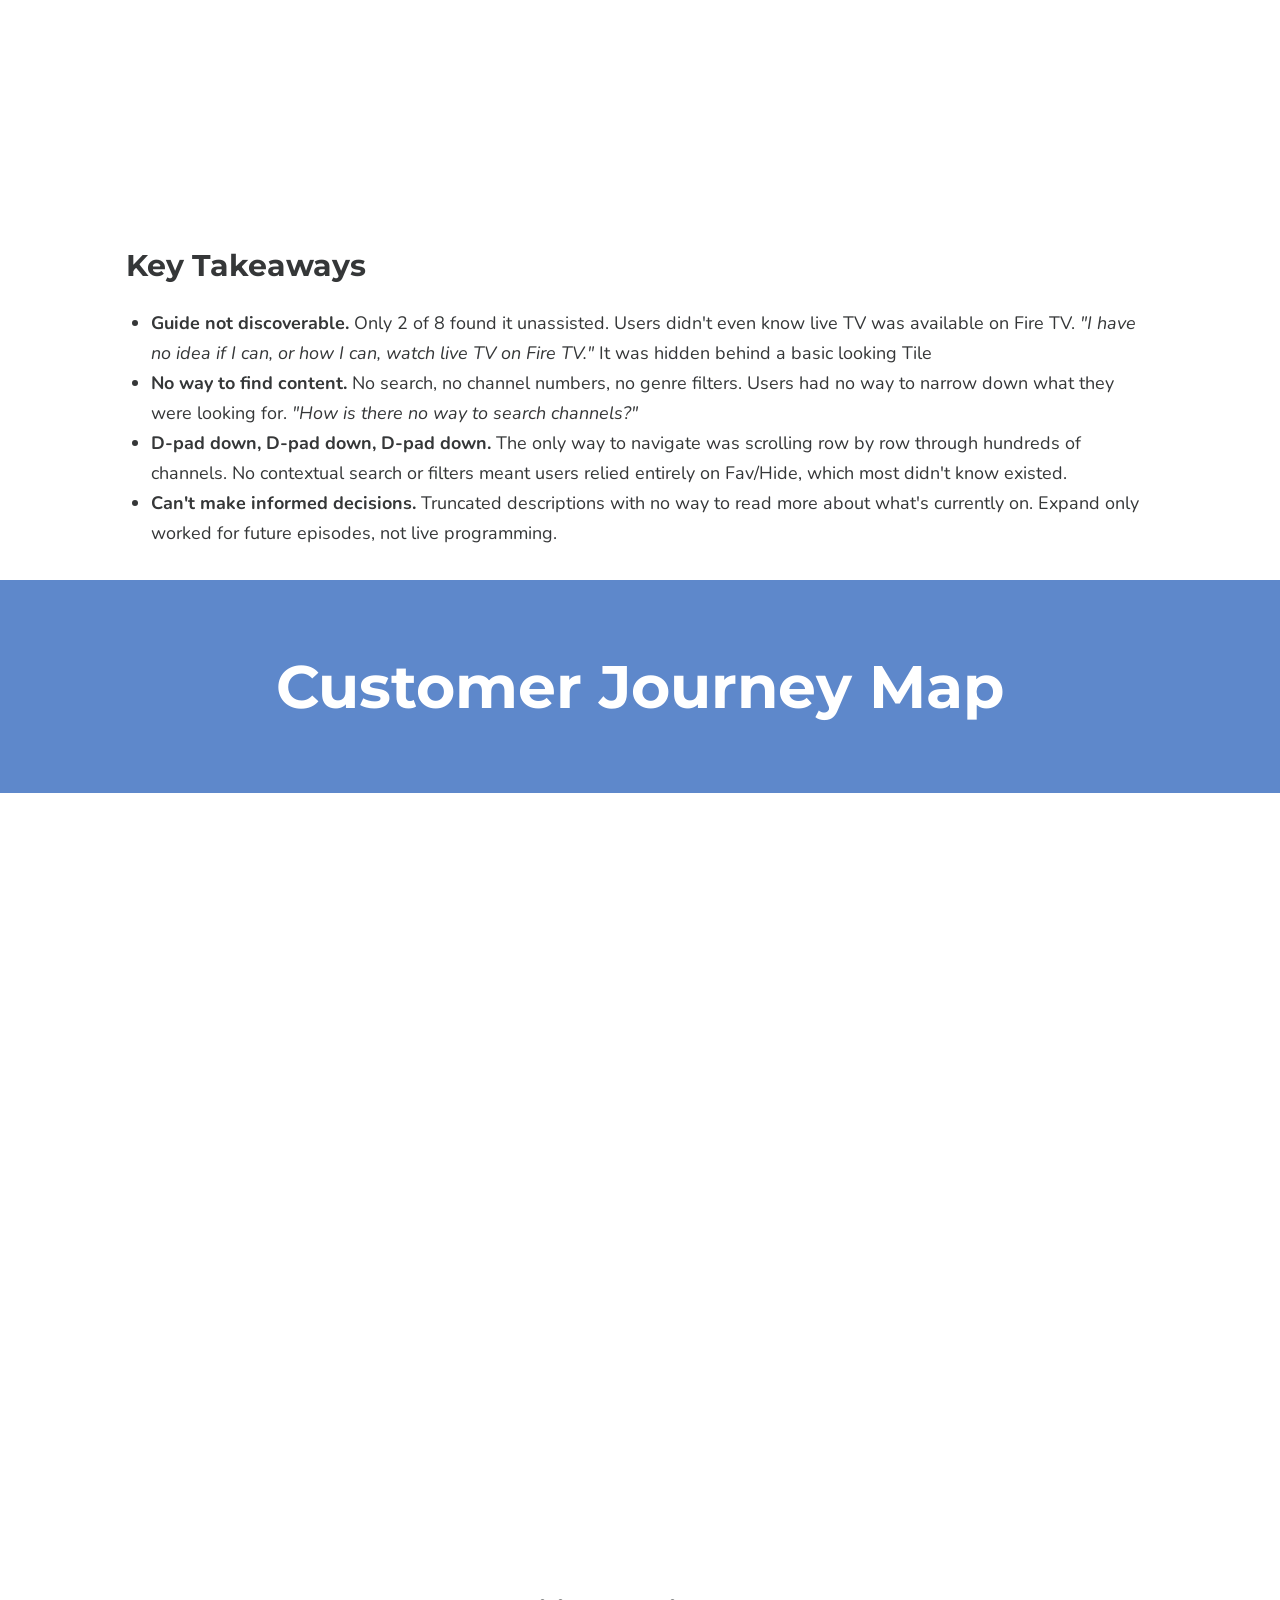
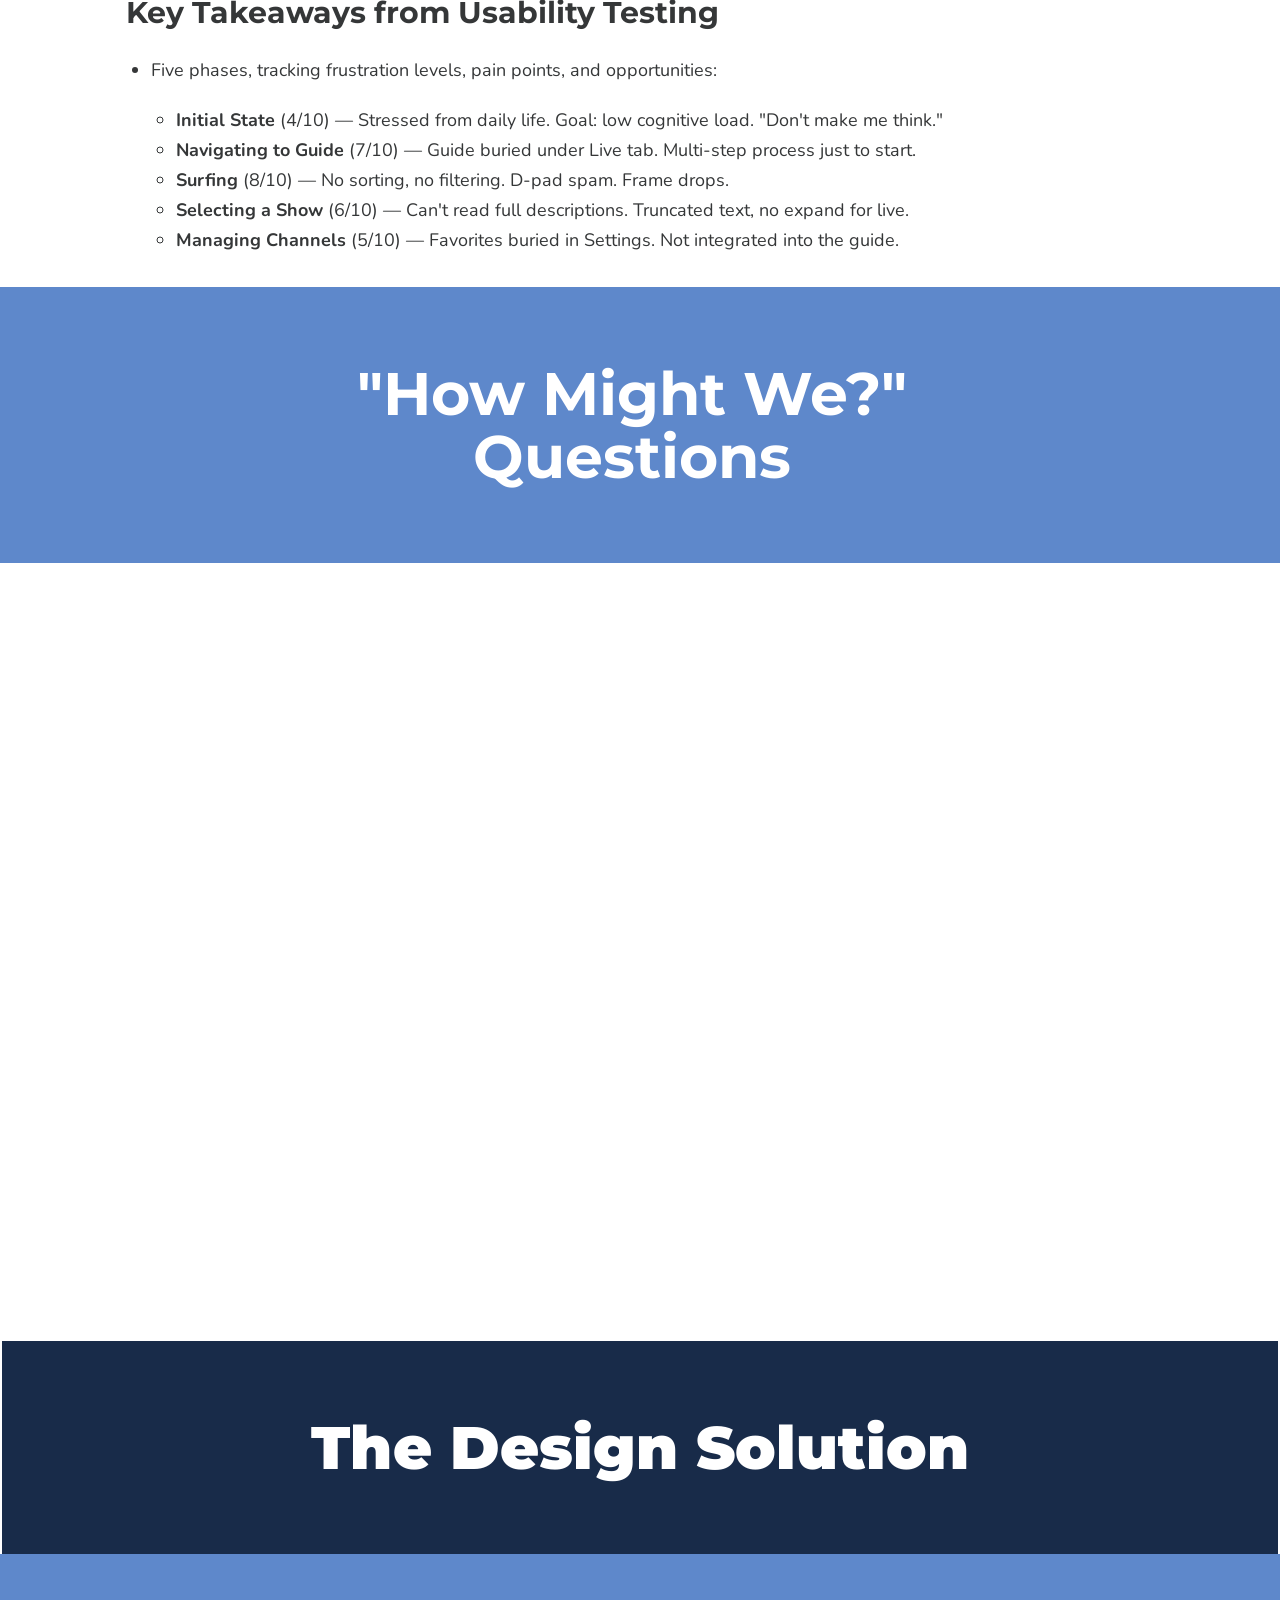
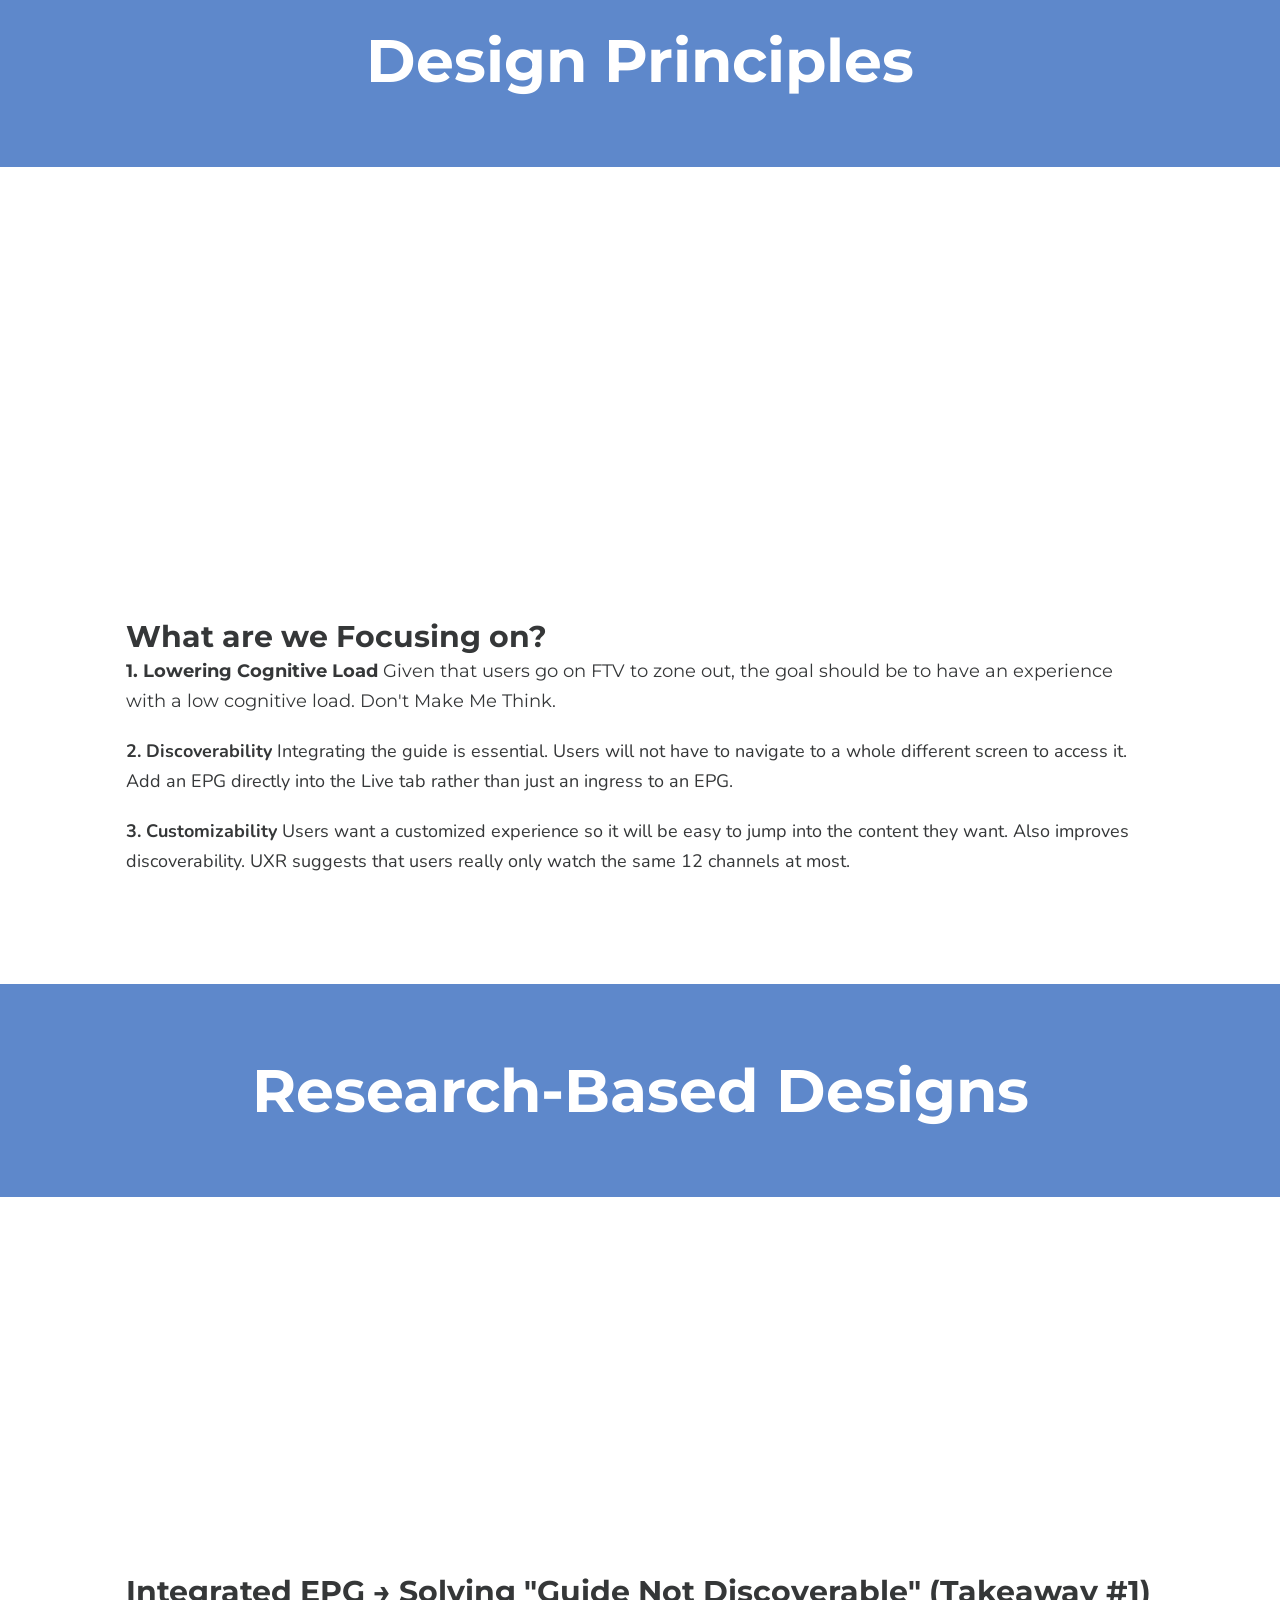
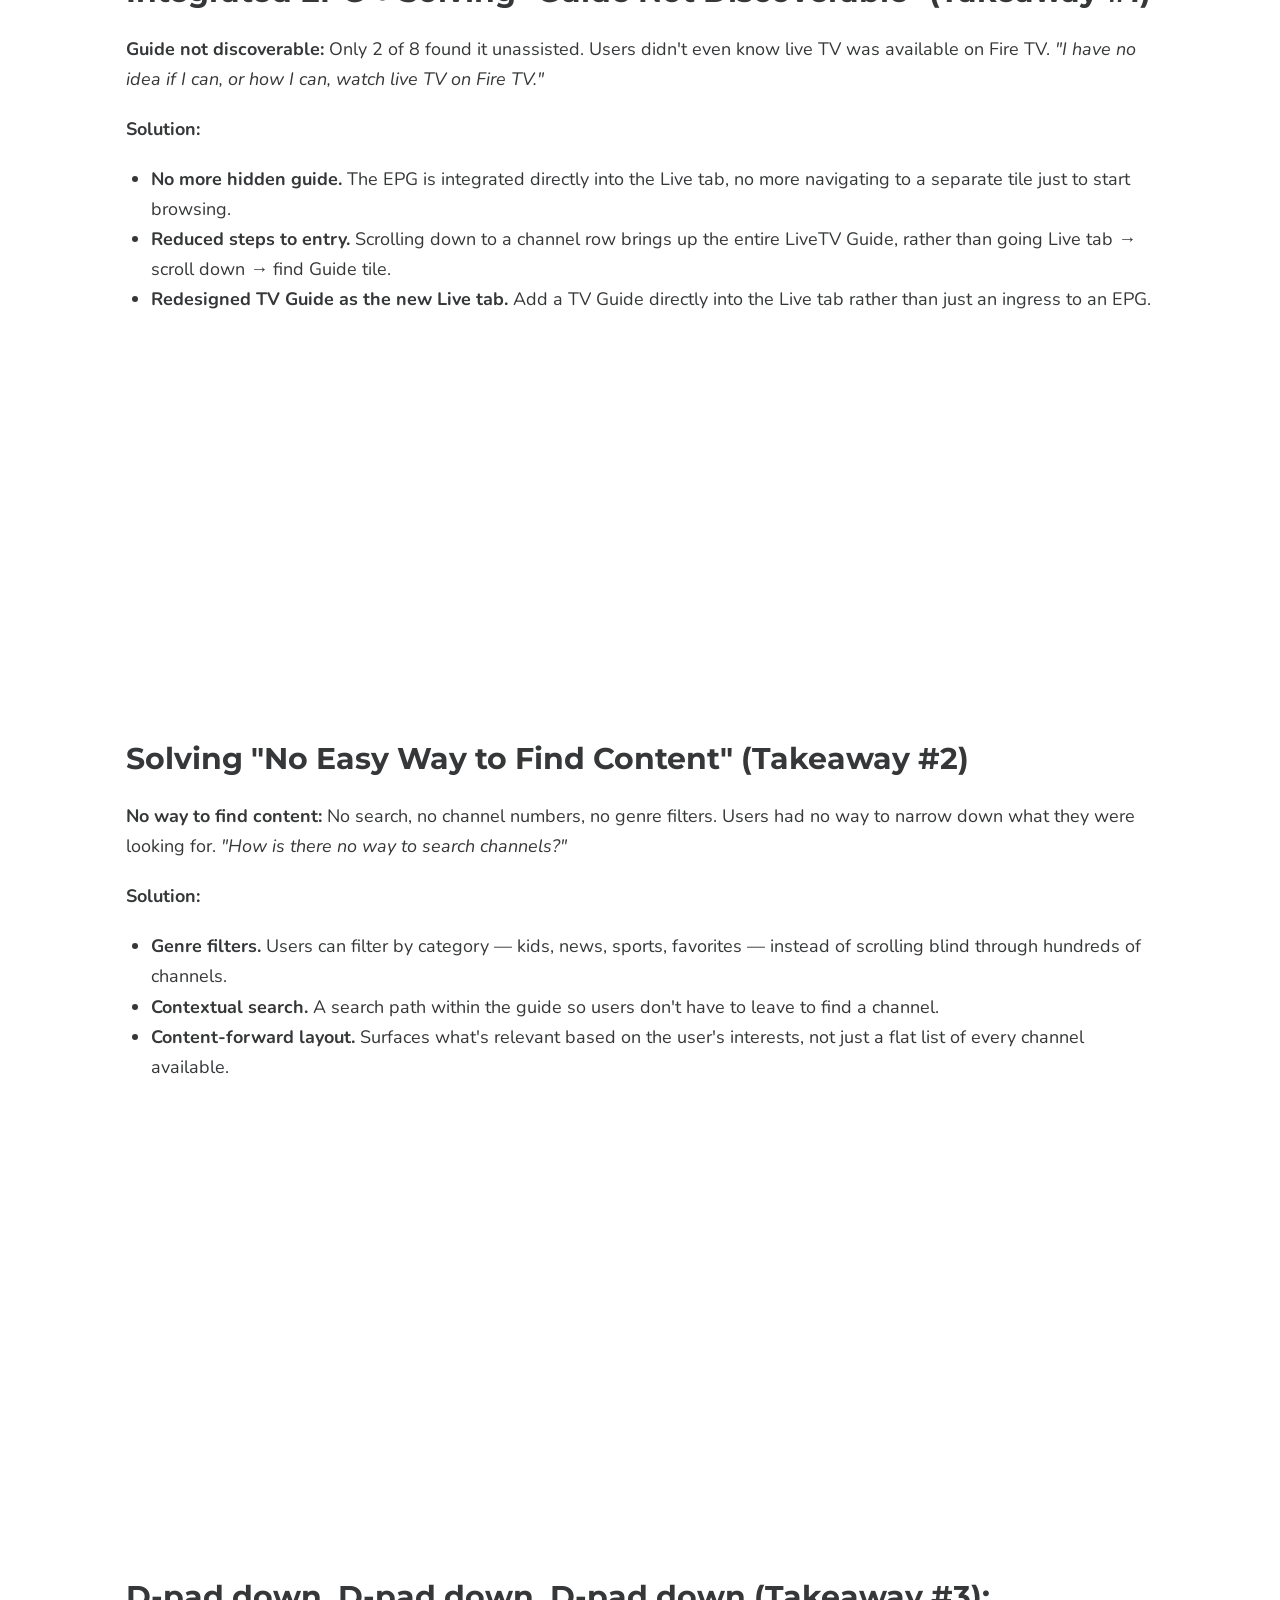
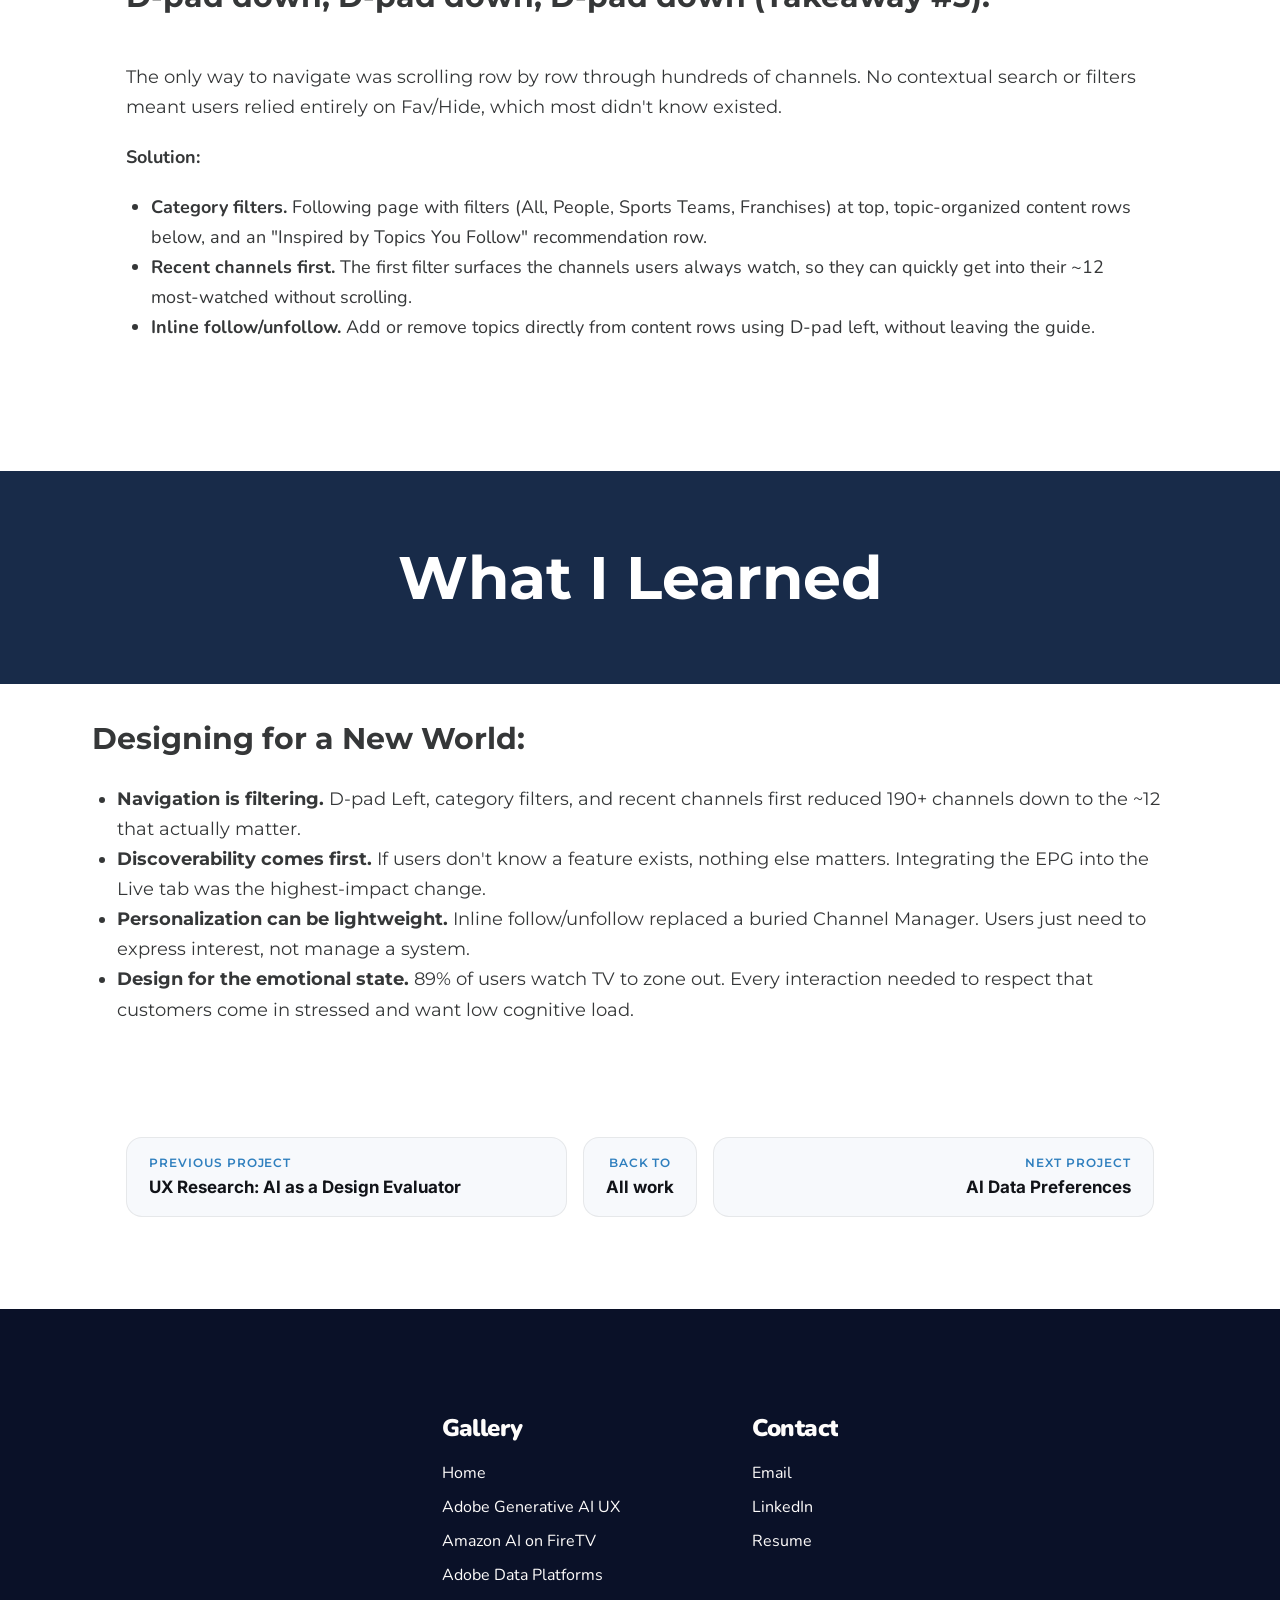
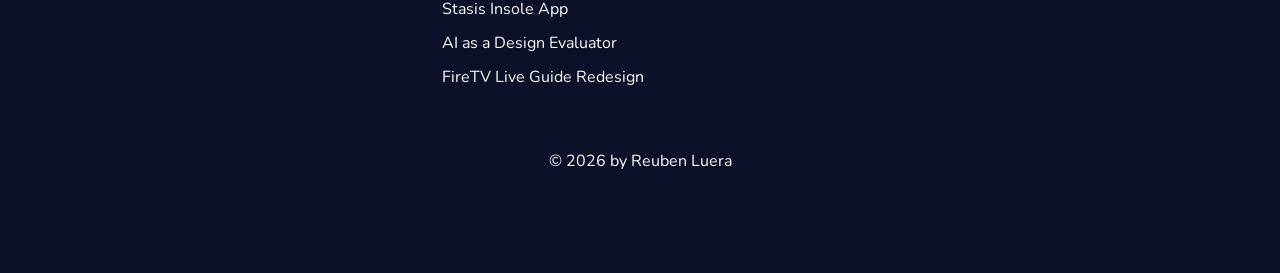
==== commit fe407ec9: "Agent contract, wiki and tools; no figure is cropped at any width - CLAUDE.md: rules and workflows f" ====
--- a/aiftv-2/index.html
+++ b/aiftv-2/index.html
@@ -22,7 +22,7 @@
 <meta name="twitter:image" content="https://reubenluera.github.io/assets/og.jpg?v=2">
 <link rel="preconnect" href="https://fonts.googleapis.com"><link rel="preconnect" href="https://fonts.gstatic.com" crossorigin>
 <link rel="stylesheet" href="https://fonts.googleapis.com/css2?family=Inter:wght@400;500;600;700;800&family=Inter+Tight:wght@500;600;700&family=Montserrat:ital,wght@0,400;0,500;0,600;0,700;0,800;0,900;1,400&family=Nunito:ital,wght@0,400;0,500;0,600;0,700;0,800;0,900;1,400&family=Plaster&family=Unbounded:wght@400;500;600;700&display=swap">
-<link rel="stylesheet" href="../assets/base.css?v=nv1">
+<link rel="stylesheet" href="../assets/base.css?v=nv1"><link rel="stylesheet" href="../assets/figures.css?v=6">
 <style>
 .nJpgHauVX5{position:relative;width:100%;height:auto;display:flex;flex-direction:column;justify-content:flex-start;align-items:center;gap:32px;background:white;overflow:hidden}
 .nIEwg3z_0b{position:relative;flex-shrink:0;width:100%;height:auto;max-width:100%;display:flex;flex-direction:column;justify-content:center;align-items:center;gap:20px;padding:65px 0px 20px 0px;background:white;overflow:hidden}
--- a/assets/base.css
+++ b/assets/base.css
@@ -88,3 +88,20 @@
 .prose strong{font-weight:800;color:#111318}
 @media (max-width:809.98px){.prose{font-size:16px}}
 
+/* hero overlay (branch hero-overlay): name + companies over the slider, text stays real HTML */
+.hero-wrap{position:relative;width:100%;display:flex;flex-direction:column;align-items:center}
+.hero-overlay{position:absolute;left:0;right:0;bottom:0;z-index:2;pointer-events:none;padding:150px 6% 30px;background:linear-gradient(to top,rgba(11,20,36,.86) 0%,rgba(11,20,36,.62) 38%,rgba(11,20,36,.18) 72%,rgba(11,20,36,0) 100%)}
+.hero-overlay h1{margin:0 0 10px;font:700 clamp(34px,4.6vw,60px)/1.05 'Unbounded',sans-serif;color:#fff;letter-spacing:-.01em;text-shadow:0 2px 14px rgba(0,0,0,.25)}
+.hero-overlay .hero-tag{margin:0;font:600 clamp(15px,1.5vw,20px)/1.3 'Nunito',sans-serif;color:#ecf0f8}
+.hero-overlay .sep{display:inline-block;margin:0 .6em;opacity:.55}
+.hero-lead{width:100%;max-width:1080px;padding:0 40px;align-self:center}
+.hero-lead p{margin:0;font:400 20px/1.55 'Nunito',sans-serif;color:rgb(58,63,82);max-width:860px}
+/* handle moves up to the chest line, out of the gradient band */
+.hero-wrap .before-after .ba-line::after,.hero-wrap .before-after .ba-line::before{bottom:auto;top:64%;transform:translate(-50%,-50%)}
+@media (max-width:809.98px){
+  .hero-overlay{position:static;padding:18px 24px 22px;background:#0b1424;width:100%}
+  .hero-overlay h1{font-size:min(30px,7.5vw)}
+  .hero-overlay .hero-tag{font-size:14px}
+  .hero-lead{padding:0 40px;margin-top:28px}
+  .hero-lead p{font-size:17px}
+}
--- a/assets/figures.css
+++ b/assets/figures.css
@@ -0,0 +1,263 @@
+/* generated by tools/fix_figures.py: every content figure keeps its image's own aspect ratio
+   and shows the whole image at any width. Do not edit by hand; re-run the script. */
+.nCVw4DPnhK{height:auto!important;min-height:0!important;max-height:none!important;flex-basis:auto!important;aspect-ratio:1498/924;background-size:contain!important;background-repeat:no-repeat!important;background-position:center!important} /* aiftv-2\index.html 4thEWnXjbR0CKVRKtYDBUdtgE.webp */
+.nlR19UlswP{height:auto!important;min-height:0!important;max-height:none!important;flex-basis:auto!important;aspect-ratio:2090/985;background-size:contain!important;background-repeat:no-repeat!important;background-position:center!important} /* aiftv-2\index.html FTsJgEmqtjQoEH9KPnhJ1hA48eo.webp */
+.nbxfL3Txeb{height:auto!important;min-height:0!important;max-height:none!important;flex-basis:auto!important;aspect-ratio:1206/1074;background-size:contain!important;background-repeat:no-repeat!important;background-position:center!important} /* aiftv-2\index.html fTLHCCIOYAJ5IXDVb7C6l5MNKo.webp */
+.niSGgQnoIC{height:auto!important;min-height:0!important;max-height:none!important;flex-basis:auto!important;aspect-ratio:2536/2088;background-size:contain!important;background-repeat:no-repeat!important;background-position:center!important} /* aiftv-2\index.html d5X9iDZAhbXDCVaaXYJ7qJfz0.webp */
+.nXxptQwgeT{height:auto!important;min-height:0!important;max-height:none!important;flex-basis:auto!important;aspect-ratio:2066/1152;background-size:contain!important;background-repeat:no-repeat!important;background-position:center!important} /* aiftv-2\index.html qiJzbp4ORtpUIYCRIyoBYmSBOg.png */
+.nQs8dhQ8yJ{max-width:none!important;aspect-ratio:1576/1006;background-size:contain!important;background-repeat:no-repeat!important;background-position:center!important} /* aiftv-2\index.html mtRgJRT79eTln50Nl7xOty8.webp */
+.nwm1xexiKi{max-width:none!important;aspect-ratio:1556/976;background-size:contain!important;background-repeat:no-repeat!important;background-position:center!important} /* aiftv-2\index.html ZuZCK7k2MiWQBNzhbQfwAwCQ8.webp */
+.ns9WNJqe1d{max-width:none!important;aspect-ratio:1538/912;background-size:contain!important;background-repeat:no-repeat!important;background-position:center!important} /* aiftv-2\index.html 2iiXvP3qbceNBtXCOfkccIPHk.webp */
+.nHBrRGZkF5{max-width:none!important;aspect-ratio:1770/928;background-size:contain!important;background-repeat:no-repeat!important;background-position:center!important} /* aiftv-2\index.html e709uLrpI2Ugm1h45qXHzt7e15I.webp */
+.nJwZdrUGOu{max-width:none!important;aspect-ratio:1562/916;background-size:contain!important;background-repeat:no-repeat!important;background-position:center!important} /* aiftv-2\index.html sXaFhV0fblEryZxb92M31BYXz5w.webp */
+.niYC8FomWC{max-width:none!important;aspect-ratio:1446/862;background-size:contain!important;background-repeat:no-repeat!important;background-position:center!important} /* aiftv-2\index.html tUS3BryydRHTdKjsoJYC6B5g.webp */
+.nAD5LNYXQrgTYLvcSW7{height:auto!important;min-height:0!important;max-height:none!important;flex-basis:auto!important;aspect-ratio:582/328;background-size:contain!important;background-repeat:no-repeat!important;background-position:center!important} /* aiftv\index.html YrUjwC5G5FN9NG0PYyQumFA3E.gif */
+.njP6DMJ2OG{height:auto!important;min-height:0!important;max-height:none!important;flex-basis:auto!important;aspect-ratio:768/768;background-size:contain!important;background-repeat:no-repeat!important;background-position:center!important} /* aiftv\index.html MlGFQJk00SdOyqzZS0iy5GVQ.webp */
+.nCan3nkaSN{height:auto!important;min-height:0!important;max-height:none!important;flex-basis:auto!important;aspect-ratio:1504/1506;background-size:contain!important;background-repeat:no-repeat!important;background-position:center!important} /* aiftv\index.html MZBqsGM2PpgKwtf1gVtLryjrrdE.webp */
+.nEisKgg3en{height:auto!important;min-height:0!important;max-height:none!important;flex-basis:auto!important;aspect-ratio:1320/743;background-size:contain!important;background-repeat:no-repeat!important;background-position:center!important} /* aiftv\index.html 3wXVyTpKyfWtT8W51oefaY6dGxY.webp */
+.nRz8tKgbzU{height:auto!important;min-height:0!important;max-height:none!important;flex-basis:auto!important;aspect-ratio:2742/930;background-size:contain!important;background-repeat:no-repeat!important;background-position:center!important} /* aiftv\index.html V6MoZHXw376b7otsUuJioZfD77s.png */
+.nKVgFBVucy{height:auto!important;min-height:0!important;max-height:none!important;flex-basis:auto!important;aspect-ratio:1320/743;background-size:contain!important;background-repeat:no-repeat!important;background-position:center!important} /* aiftv\index.html 3wXVyTpKyfWtT8W51oefaY6dGxY.webp */
+.njhJjzWEl9{height:auto!important;min-height:0!important;max-height:none!important;flex-basis:auto!important;aspect-ratio:2880/869;background-size:contain!important;background-repeat:no-repeat!important;background-position:center!important} /* aiftv\index.html nCfTUXiSJq82Bauy5zDaKaAWvjI.webp */
+.nKe25k4PcR{height:auto!important;min-height:0!important;max-height:none!important;flex-basis:auto!important;aspect-ratio:2880/864;background-size:contain!important;background-repeat:no-repeat!important;background-position:center!important} /* aiftv\index.html B4gntGpq2tJ3Sv4dTXGAUSFc.webp */
+.nwQPljMQBj{height:auto!important;min-height:0!important;max-height:none!important;flex-basis:auto!important;aspect-ratio:2880/824;background-size:contain!important;background-repeat:no-repeat!important;background-position:center!important} /* aiftv\index.html EC1Rfo3xWBTDqjAB6IjBSSRy4.webp */
+.nyMpVsexNq{height:auto!important;min-height:0!important;max-height:none!important;flex-basis:auto!important;aspect-ratio:1785/830;background-size:contain!important;background-repeat:no-repeat!important;background-position:center!important} /* mllmjudge\index.html uYuYAbEvoLVBq7JxA33ghE2YSYs.webp */
+.nPGhgwxREv{height:auto!important;min-height:0!important;max-height:none!important;flex-basis:auto!important;aspect-ratio:1790/845;background-size:contain!important;background-repeat:no-repeat!important;background-position:center!important} /* mllmjudge\index.html lJduzYPmNBllc9f2MwKav5S8.webp */
+.nURB8ykPWy{height:auto!important;min-height:0!important;max-height:none!important;flex-basis:auto!important;aspect-ratio:1790/845;background-size:contain!important;background-repeat:no-repeat!important;background-position:center!important} /* mllmjudge\index.html 9Ko7UW5EcjaceVUvLMlD3lbj6gQ.webp */
+.nHAa9W0aTy{height:auto!important;min-height:0!important;max-height:none!important;flex-basis:auto!important;aspect-ratio:1805/845;background-size:contain!important;background-repeat:no-repeat!important;background-position:center!important} /* mllmjudge\index.html 0OpibaTk6UPCRnv5HyRc0G2jgMQ.webp */
+.nchQLLBNH5{height:auto!important;min-height:0!important;max-height:none!important;flex-basis:auto!important;aspect-ratio:1835/770;background-size:contain!important;background-repeat:no-repeat!important;background-position:center!important} /* mllmjudge\index.html 4cV9AsCggTNUMTPcPFMrz1VoX3o.webp */
+.nFmKgC6HrG{height:auto!important;min-height:0!important;max-height:none!important;flex-basis:auto!important;aspect-ratio:1880/710;background-size:contain!important;background-repeat:no-repeat!important;background-position:center!important} /* mllmjudge\index.html unGYVa8ghOLnzgUb7u2PP38ES8U.webp */
+.nBzeZQMmTP{height:auto!important;min-height:0!important;max-height:none!important;flex-basis:auto!important;aspect-ratio:1836/914;background-size:contain!important;background-repeat:no-repeat!important;background-position:center!important} /* mllmjudge\index.html wlrUgjJbsLuHoqFuN2DOK9IKuFM.webp */
+.nTezgbGlrG{height:auto!important;min-height:0!important;max-height:none!important;flex-basis:auto!important;aspect-ratio:2360/1785;background-size:contain!important;background-repeat:no-repeat!important;background-position:center!important} /* mllmjudge\index.html S07LxBFYymEYBQCH6xqOadaqsas.webp */
+.ndEBnutrM6{height:auto!important;min-height:0!important;max-height:none!important;flex-basis:auto!important;aspect-ratio:1780/750;background-size:contain!important;background-repeat:no-repeat!important;background-position:center!important} /* mllmjudge\index.html zcZuS1GPeaVv7vmmSh7lN8aicE0.webp */
+.nlvUk1owU1{height:auto!important;min-height:0!important;max-height:none!important;flex-basis:auto!important;aspect-ratio:1780/850;background-size:contain!important;background-repeat:no-repeat!important;background-position:center!important} /* mllmjudge\index.html 3pt33HSeSISMDDiblIZhpeEHYt0.webp */
+.nJRH1sWMsE{height:auto!important;min-height:0!important;max-height:none!important;flex-basis:auto!important;aspect-ratio:1780/735;background-size:contain!important;background-repeat:no-repeat!important;background-position:center!important} /* mllmjudge\index.html T1vHeeXKkew86H60bf0K6eqmPho.webp */
+.naFAKBdNue{height:auto!important;min-height:0!important;max-height:none!important;flex-basis:auto!important;aspect-ratio:1780/760;background-size:contain!important;background-repeat:no-repeat!important;background-position:center!important} /* mllmjudge\index.html fXjmgyGtuSxGUDq8hiaevdul3Tg.webp */
+.nuB5ONZcUE{height:auto!important;min-height:0!important;max-height:none!important;flex-basis:auto!important;aspect-ratio:1780/725;background-size:contain!important;background-repeat:no-repeat!important;background-position:center!important} /* mllmjudge\index.html EEgBQwZoi8UClAcO5mFTENXgIs.webp */
+.ne2XZ7mfUM{height:auto!important;min-height:0!important;max-height:none!important;flex-basis:auto!important;aspect-ratio:1790/590;background-size:contain!important;background-repeat:no-repeat!important;background-position:center!important} /* mllmjudge\index.html Z8iraNu94IEI9XpzGsbqiaZ38Y.webp */
+.nDm5BcLCFk{height:auto!important;min-height:0!important;max-height:none!important;flex-basis:auto!important;aspect-ratio:2288/2880;background-size:contain!important;background-repeat:no-repeat!important;background-position:center!important} /* optimizing\index.html FxoPjH7YwrJk3juzR6vpxuibQA.webp */
+.ndI65ULBKD{height:auto!important;min-height:0!important;max-height:none!important;flex-basis:auto!important;aspect-ratio:1214/346;background-size:contain!important;background-repeat:no-repeat!important;background-position:center!important} /* optimizing\index.html YJaacnSoHn362GPcLtA748NPKpw.png */
+.nt_oVmp49a{height:auto!important;min-height:0!important;max-height:none!important;flex-basis:auto!important;aspect-ratio:1324/310;background-size:contain!important;background-repeat:no-repeat!important;background-position:center!important} /* optimizing\index.html PtYrTiuFqeZ08uWtOy1PLdYVfYc.png */
+.npSFDkF5YO{height:auto!important;min-height:0!important;max-height:none!important;flex-basis:auto!important;aspect-ratio:1970/614;background-size:contain!important;background-repeat:no-repeat!important;background-position:center!important} /* optimizing\index.html artsM9ISKcy8aNXJAgCiGOOI2o.png */
+.nPj9nsHl8q{height:auto!important;min-height:0!important;max-height:none!important;flex-basis:auto!important;aspect-ratio:1260/662;background-size:contain!important;background-repeat:no-repeat!important;background-position:center!important} /* optimizing\index.html N39avDCIw9SQVeHDBMDaEfh5U.png */
+.nkStKGVvI8{height:auto!important;min-height:0!important;max-height:none!important;flex-basis:auto!important;aspect-ratio:1706/1028;background-size:contain!important;background-repeat:no-repeat!important;background-position:center!important} /* optimizing\index.html wFG3Nf4RBtOhPbmpMpTaAbSMMi0.png */
+.nHGZmWEstX{height:auto!important;min-height:0!important;max-height:none!important;flex-basis:auto!important;aspect-ratio:906/524;background-size:contain!important;background-repeat:no-repeat!important;background-position:center!important} /* optimizing\index.html Am5KelTN7KMQr16XxEPN6Yts.png */
+.nDbHRGPBks{height:auto!important;min-height:0!important;max-height:none!important;flex-basis:auto!important;aspect-ratio:1364/1022;background-size:contain!important;background-repeat:no-repeat!important;background-position:center!important} /* optimizing\index.html ui8GRdXCfRdA2u9l6wLKcYPF6ic.png */
+.nRCMKc29c2{height:auto!important;min-height:0!important;max-height:none!important;flex-basis:auto!important;aspect-ratio:1306/954;background-size:contain!important;background-repeat:no-repeat!important;background-position:center!important} /* optimizing\index.html HOadkYU9hclw0KKSglA0W7KQyQ.png */
+.nkSKndz4Pe{height:auto!important;min-height:0!important;max-height:none!important;flex-basis:auto!important;aspect-ratio:2880/2879;background-size:contain!important;background-repeat:no-repeat!important;background-position:center!important} /* stasis\index.html VHsD0fyTpVTQlUaUeIjHRKoO2EM.webp */
+.nMTsSsLumj{height:auto!important;min-height:0!important;max-height:none!important;flex-basis:auto!important;aspect-ratio:2880/2880;background-size:contain!important;background-repeat:no-repeat!important;background-position:center!important} /* stasis\index.html dL6TR89pmLFL4e4hJBZMjRDks.webp */
+.nuWSlXkD05{height:auto!important;min-height:0!important;max-height:none!important;flex-basis:auto!important;aspect-ratio:1613/1613;background-size:contain!important;background-repeat:no-repeat!important;background-position:center!important} /* stasis\index.html 1N0UFhWpD9sgdmBTIxTttWGQ4.webp */
+.nHwvawbbJN{height:auto!important;min-height:0!important;max-height:none!important;flex-basis:auto!important;aspect-ratio:2880/2880;background-size:contain!important;background-repeat:no-repeat!important;background-position:center!important} /* stasis\index.html 57xHqYxX11nphEWTSBZGQeGcydA.webp */
+.nbIUDzUoKD{height:auto!important;min-height:0!important;max-height:none!important;flex-basis:auto!important;aspect-ratio:1920/933;background-size:contain!important;background-repeat:no-repeat!important;background-position:center!important} /* stasis\index.html jRnSooyuKYEtoVoV2UrI1QnS0.webp */
+.ng7wU4gfve{height:auto!important;min-height:0!important;max-height:none!important;flex-basis:auto!important;aspect-ratio:2880/2172;background-size:contain!important;background-repeat:no-repeat!important;background-position:center!important} /* stasis\index.html dRQcJvGXmblA84tKSvkuG6GR5I.webp */
+.nzjQ_FuvxE{height:auto!important;min-height:0!important;max-height:none!important;flex-basis:auto!important;aspect-ratio:375/811;background-size:contain!important;background-repeat:no-repeat!important;background-position:center!important} /* stasis\index.html hp5FZIJ1zBMegfEKhbfVyib7Ij8.webp */
+.nTg1BtFJe7{height:auto!important;min-height:0!important;max-height:none!important;flex-basis:auto!important;aspect-ratio:367/807;background-size:contain!important;background-repeat:no-repeat!important;background-position:center!important} /* stasis\index.html iHtWug4phyRcZZUfBeZZCNfJc4.webp */
+.nEcjeD4voS{height:auto!important;min-height:0!important;max-height:none!important;flex-basis:auto!important;aspect-ratio:375/812;background-size:contain!important;background-repeat:no-repeat!important;background-position:center!important} /* stasis\index.html I9ILnoI89gn6y8DHOZs0cq5Fd4.webp */
+.nhAxE_Vmdi{height:auto!important;min-height:0!important;max-height:none!important;flex-basis:auto!important;aspect-ratio:375/1225;background-size:contain!important;background-repeat:no-repeat!important;background-position:center!important} /* stasis\index.html tb4gcZg1WjIZkiGw1hpL3uR6I.png */
+.nythX_9sw6{height:auto!important;min-height:0!important;max-height:none!important;flex-basis:auto!important;aspect-ratio:375/813;background-size:contain!important;background-repeat:no-repeat!important;background-position:center!important} /* stasis\index.html F4KT4CvP97wFciHr3GjL0M2Vc1E.png */
+.nPMpFVYArq{height:auto!important;min-height:0!important;max-height:none!important;flex-basis:auto!important;aspect-ratio:375/1221;background-size:contain!important;background-repeat:no-repeat!important;background-position:center!important} /* stasis\index.html Xrb0UGRnskwfybLTelrVTqI0c.webp */
+.nuqmBtcXkX{height:auto!important;min-height:0!important;max-height:none!important;flex-basis:auto!important;aspect-ratio:375/812;background-size:contain!important;background-repeat:no-repeat!important;background-position:center!important} /* stasis\index.html cuxYJl8vMmfvfeK5yz5gGRzM.webp */
+.nY1WEptNQf{height:auto!important;min-height:0!important;max-height:none!important;flex-basis:auto!important;aspect-ratio:375/812;background-size:contain!important;background-repeat:no-repeat!important;background-position:center!important} /* stasis\index.html 4tpQO9DzBxJDu833aoIVnZhrSOU.png */
+.nYu9aJKdOv{height:auto!important;min-height:0!important;max-height:none!important;flex-basis:auto!important;aspect-ratio:375/1008;background-size:contain!important;background-repeat:no-repeat!important;background-position:center!important} /* stasis\index.html UcDXCtu2bgvuIgDsOnNOXN7tqOs.webp */
+.nvNcY3e9B6{height:auto!important;min-height:0!important;max-height:none!important;flex-basis:auto!important;aspect-ratio:375/1680;background-size:contain!important;background-repeat:no-repeat!important;background-position:center!important} /* stasis\index.html eXKsFC0KctklgbptwZVYAiIUe5w.webp */
+.nrlco8r9qT{height:auto!important;min-height:0!important;max-height:none!important;flex-basis:auto!important;aspect-ratio:375/1225;background-size:contain!important;background-repeat:no-repeat!important;background-position:center!important} /* stasis\index.html GgDTaAnvb5YT2XQczFg5egzF9Hc.png */
+.ng_lO0wSCr{height:auto!important;min-height:0!important;max-height:none!important;flex-basis:auto!important;aspect-ratio:375/1405;background-size:contain!important;background-repeat:no-repeat!important;background-position:center!important} /* stasis\index.html 65zsRpIIA0h8g4A4tEvUWovUI.webp */
+.nPAHbXJa0G{height:auto!important;min-height:0!important;max-height:none!important;flex-basis:auto!important;aspect-ratio:375/1809;background-size:contain!important;background-repeat:no-repeat!important;background-position:center!important} /* stasis\index.html UOhwN3Hwggy4vTPdluLDRMpPbTY.png */
+.nzLdUBEmx4{height:auto!important;min-height:0!important;max-height:none!important;flex-basis:auto!important;aspect-ratio:375/1008;background-size:contain!important;background-repeat:no-repeat!important;background-position:center!important} /* stasis\index.html UcDXCtu2bgvuIgDsOnNOXN7tqOs.webp */
+.nQZAmZXXAI{height:auto!important;min-height:0!important;max-height:none!important;flex-basis:auto!important;aspect-ratio:2288/2880;background-size:contain!important;background-repeat:no-repeat!important;background-position:center!important} /* survey\index.html vvpahy4ijDwrFZQkSTge5dqiY.webp */
+.nrZ80h6hCL{height:auto!important;min-height:0!important;max-height:none!important;flex-basis:auto!important;aspect-ratio:2015/465;background-size:contain!important;background-repeat:no-repeat!important;background-position:center!important} /* survey\index.html Aap3J0OOMXnF8fV4sxZTv26LSbM.png */
+.nXD0129UJq{height:auto!important;min-height:0!important;max-height:none!important;flex-basis:auto!important;aspect-ratio:766/929;background-size:contain!important;background-repeat:no-repeat!important;background-position:center!important} /* survey\index.html gePN22OOPHVnswIpuqZLl2qXdI.png */
+.nxZ8b_5M2L{height:auto!important;min-height:0!important;max-height:none!important;flex-basis:auto!important;aspect-ratio:766/929;background-size:contain!important;background-repeat:no-repeat!important;background-position:center!important} /* survey\index.html tSZ5usotbI8KOJhaDTabpU7Niw.png */
+.nPN2Ta1zbv{height:auto!important;min-height:0!important;max-height:none!important;flex-basis:auto!important;aspect-ratio:766/929;background-size:contain!important;background-repeat:no-repeat!important;background-position:center!important} /* survey\index.html 09PuAOudW5tXYk93fWWFlNDhec.png */
+.nZLKO4IxuE{height:auto!important;min-height:0!important;max-height:none!important;flex-basis:auto!important;aspect-ratio:766/929;background-size:contain!important;background-repeat:no-repeat!important;background-position:center!important} /* survey\index.html 00uezuQ2E06brGItLwXaFSc77k.png */
+.nJOoOrQvNF{height:auto!important;min-height:0!important;max-height:none!important;flex-basis:auto!important;aspect-ratio:766/929;background-size:contain!important;background-repeat:no-repeat!important;background-position:center!important} /* survey\index.html lIiAarYuNv7nLmDrUcDf1ZjAU3w.png */
+.npH_uk_NQV{height:auto!important;min-height:0!important;max-height:none!important;flex-basis:auto!important;aspect-ratio:1416/404;background-size:contain!important;background-repeat:no-repeat!important;background-position:center!important} /* survey\index.html 0efUUeQykFVHw8Tt0dGFxReSY.png */
+.nky1S2zvp0{height:auto!important;min-height:0!important;max-height:none!important;flex-basis:auto!important;aspect-ratio:1338/588;background-size:contain!important;background-repeat:no-repeat!important;background-position:center!important} /* survey\index.html ZRF1vZMj60b4o709N9hB7kwAf7s.webp */
+.nThtdBv4g3{height:auto!important;min-height:0!important;max-height:none!important;flex-basis:auto!important;aspect-ratio:1434/586;background-size:contain!important;background-repeat:no-repeat!important;background-position:center!important} /* survey\index.html MIAf5LCnbYboxelkVfXmnxtFNkM.png */
+.nbhBkSEUFL{height:auto!important;min-height:0!important;max-height:none!important;flex-basis:auto!important;aspect-ratio:1412/444;background-size:contain!important;background-repeat:no-repeat!important;background-position:center!important} /* survey\index.html crQm2x7xTwPbvjlK74xAKFwfA.png */
+.naTJeBlK7s{height:auto!important;min-height:0!important;max-height:none!important;flex-basis:auto!important;aspect-ratio:2880/698;background-size:contain!important;background-repeat:no-repeat!important;background-position:center!important} /* survey\index.html YJs4sI2xDFT6vHSCmVLK3XtLadY.webp */
+.ntBPzwIZMM{height:auto!important;min-height:0!important;max-height:none!important;flex-basis:auto!important;aspect-ratio:1542/672;background-size:contain!important;background-repeat:no-repeat!important;background-position:center!important} /* survey\index.html hTVWYIFim5GJnwXS0045CEDNKFc.webp */
+.ncAmiEu04X{height:auto!important;min-height:0!important;max-height:none!important;flex-basis:auto!important;aspect-ratio:1154/678;background-size:contain!important;background-repeat:no-repeat!important;background-position:center!important} /* survey\index.html Hax3Oxd2TlIL8IviB6WpVrJSEU.png */
+.nOqbiiNTAw{height:auto!important;min-height:0!important;max-height:none!important;flex-basis:auto!important;aspect-ratio:1498/670;background-size:contain!important;background-repeat:no-repeat!important;background-position:center!important} /* survey\index.html RkLqdVZ45Oldjv1JEiLDufNRLg.png */
+.nEfqHfkjD0{height:auto!important;min-height:0!important;max-height:none!important;flex-basis:auto!important;aspect-ratio:1472/872;background-size:contain!important;background-repeat:no-repeat!important;background-position:center!important} /* survey\index.html xzZLmj5LxYmPb6ZVJ55cOs75Kus.png */
+.nVFvrjwomV{height:auto!important;min-height:0!important;max-height:none!important;flex-basis:auto!important;aspect-ratio:4052/1228;background-size:contain!important;background-repeat:no-repeat!important;background-position:center!important} /* survey\index.html 0JLeo5JVBaJOq6uD99xINaNvBZ0.png */
+.nVPAqoP_K2{height:auto!important;min-height:0!important;max-height:none!important;flex-basis:auto!important;aspect-ratio:766/929;background-size:contain!important;background-repeat:no-repeat!important;background-position:center!important} /* survey\index.html UFmwnL5dq4NSeEywmHuE83uxB0c.png */
+.nsSWVsT8DS{height:auto!important;min-height:0!important;max-height:none!important;flex-basis:auto!important;aspect-ratio:766/929;background-size:contain!important;background-repeat:no-repeat!important;background-position:center!important} /* survey\index.html aiuZmKV0sr7bHvkFmd71j7dmVg.png */
+.nNSUCboios{height:auto!important;min-height:0!important;max-height:none!important;flex-basis:auto!important;aspect-ratio:766/929;background-size:contain!important;background-repeat:no-repeat!important;background-position:center!important} /* survey\index.html YRk27iUTjjpPOZA2oegQjPzyzxM.png */
+.nyXpnRfEHZ{height:auto!important;min-height:0!important;max-height:none!important;flex-basis:auto!important;aspect-ratio:766/929;background-size:contain!important;background-repeat:no-repeat!important;background-position:center!important} /* survey\index.html qDioSEWAmNQbxROgbNtkqq0aTk8.png */
+.nA7626S2aA{height:auto!important;min-height:0!important;max-height:none!important;flex-basis:auto!important;aspect-ratio:766/929;background-size:contain!important;background-repeat:no-repeat!important;background-position:center!important} /* survey\index.html AyBubwzQYIV8fkImva4HxU4JBY.png */
+@media (min-width: 810px) and (max-width: 1199.98px){
+  .nCVw4DPnhK{height:auto!important;min-height:0!important;max-height:none!important;flex-basis:auto!important;aspect-ratio:1498/924;background-size:contain!important;background-repeat:no-repeat!important;background-position:center!important}
+  .nlR19UlswP{height:auto!important;min-height:0!important;max-height:none!important;flex-basis:auto!important;aspect-ratio:2090/985;background-size:contain!important;background-repeat:no-repeat!important;background-position:center!important}
+  .nbxfL3Txeb{height:auto!important;min-height:0!important;max-height:none!important;flex-basis:auto!important;aspect-ratio:1206/1074;background-size:contain!important;background-repeat:no-repeat!important;background-position:center!important}
+  .niSGgQnoIC{height:auto!important;min-height:0!important;max-height:none!important;flex-basis:auto!important;aspect-ratio:2536/2088;background-size:contain!important;background-repeat:no-repeat!important;background-position:center!important}
+  .nXxptQwgeT{height:auto!important;min-height:0!important;max-height:none!important;flex-basis:auto!important;aspect-ratio:2066/1152;background-size:contain!important;background-repeat:no-repeat!important;background-position:center!important}
+  .nQs8dhQ8yJ{height:auto!important;min-height:0!important;max-height:none!important;flex-basis:auto!important;aspect-ratio:1576/1006;background-size:contain!important;background-repeat:no-repeat!important;background-position:center!important}
+  .nwm1xexiKi{height:auto!important;min-height:0!important;max-height:none!important;flex-basis:auto!important;aspect-ratio:1556/976;background-size:contain!important;background-repeat:no-repeat!important;background-position:center!important}
+  .ns9WNJqe1d{height:auto!important;min-height:0!important;max-height:none!important;flex-basis:auto!important;aspect-ratio:1538/912;background-size:contain!important;background-repeat:no-repeat!important;background-position:center!important}
+  .nHBrRGZkF5{height:auto!important;min-height:0!important;max-height:none!important;flex-basis:auto!important;aspect-ratio:1770/928;background-size:contain!important;background-repeat:no-repeat!important;background-position:center!important}
+  .nJwZdrUGOu{height:auto!important;min-height:0!important;max-height:none!important;flex-basis:auto!important;aspect-ratio:1562/916;background-size:contain!important;background-repeat:no-repeat!important;background-position:center!important}
+  .niYC8FomWC{height:auto!important;min-height:0!important;max-height:none!important;flex-basis:auto!important;aspect-ratio:1446/862;background-size:contain!important;background-repeat:no-repeat!important;background-position:center!important}
+  .nAD5LNYXQrgTYLvcSW7{height:auto!important;min-height:0!important;max-height:none!important;flex-basis:auto!important;aspect-ratio:582/328;background-size:contain!important;background-repeat:no-repeat!important;background-position:center!important}
+  .njP6DMJ2OG{height:auto!important;min-height:0!important;max-height:none!important;flex-basis:auto!important;aspect-ratio:768/768;background-size:contain!important;background-repeat:no-repeat!important;background-position:center!important}
+  .nCan3nkaSN{height:auto!important;min-height:0!important;max-height:none!important;flex-basis:auto!important;aspect-ratio:1504/1506;background-size:contain!important;background-repeat:no-repeat!important;background-position:center!important}
+  .nEisKgg3en{height:auto!important;min-height:0!important;max-height:none!important;flex-basis:auto!important;aspect-ratio:1320/743;background-size:contain!important;background-repeat:no-repeat!important;background-position:center!important}
+  .nRz8tKgbzU{height:auto!important;min-height:0!important;max-height:none!important;flex-basis:auto!important;aspect-ratio:2742/930;background-size:contain!important;background-repeat:no-repeat!important;background-position:center!important}
+  .nKVgFBVucy{height:auto!important;min-height:0!important;max-height:none!important;flex-basis:auto!important;aspect-ratio:1320/743;background-size:contain!important;background-repeat:no-repeat!important;background-position:center!important}
+  .njhJjzWEl9{height:auto!important;min-height:0!important;max-height:none!important;flex-basis:auto!important;aspect-ratio:2880/869;background-size:contain!important;background-repeat:no-repeat!important;background-position:center!important}
+  .nKe25k4PcR{height:auto!important;min-height:0!important;max-height:none!important;flex-basis:auto!important;aspect-ratio:2880/864;background-size:contain!important;background-repeat:no-repeat!important;background-position:center!important}
+  .nwQPljMQBj{height:auto!important;min-height:0!important;max-height:none!important;flex-basis:auto!important;aspect-ratio:2880/824;background-size:contain!important;background-repeat:no-repeat!important;background-position:center!important}
+  .nyMpVsexNq{height:auto!important;min-height:0!important;max-height:none!important;flex-basis:auto!important;aspect-ratio:1785/830;background-size:contain!important;background-repeat:no-repeat!important;background-position:center!important}
+  .nPGhgwxREv{height:auto!important;min-height:0!important;max-height:none!important;flex-basis:auto!important;aspect-ratio:1790/845;background-size:contain!important;background-repeat:no-repeat!important;background-position:center!important}
+  .nURB8ykPWy{height:auto!important;min-height:0!important;max-height:none!important;flex-basis:auto!important;aspect-ratio:1790/845;background-size:contain!important;background-repeat:no-repeat!important;background-position:center!important}
+  .nHAa9W0aTy{height:auto!important;min-height:0!important;max-height:none!important;flex-basis:auto!important;aspect-ratio:1805/845;background-size:contain!important;background-repeat:no-repeat!important;background-position:center!important}
+  .nchQLLBNH5{height:auto!important;min-height:0!important;max-height:none!important;flex-basis:auto!important;aspect-ratio:1835/770;background-size:contain!important;background-repeat:no-repeat!important;background-position:center!important}
+  .nFmKgC6HrG{height:auto!important;min-height:0!important;max-height:none!important;flex-basis:auto!important;aspect-ratio:1880/710;background-size:contain!important;background-repeat:no-repeat!important;background-position:center!important}
+  .nBzeZQMmTP{height:auto!important;min-height:0!important;max-height:none!important;flex-basis:auto!important;aspect-ratio:1836/914;background-size:contain!important;background-repeat:no-repeat!important;background-position:center!important}
+  .nTezgbGlrG{height:auto!important;min-height:0!important;max-height:none!important;flex-basis:auto!important;aspect-ratio:2360/1785;background-size:contain!important;background-repeat:no-repeat!important;background-position:center!important}
+  .ndEBnutrM6{height:auto!important;min-height:0!important;max-height:none!important;flex-basis:auto!important;aspect-ratio:1780/750;background-size:contain!important;background-repeat:no-repeat!important;background-position:center!important}
+  .nlvUk1owU1{height:auto!important;min-height:0!important;max-height:none!important;flex-basis:auto!important;aspect-ratio:1780/850;background-size:contain!important;background-repeat:no-repeat!important;background-position:center!important}
+  .nJRH1sWMsE{height:auto!important;min-height:0!important;max-height:none!important;flex-basis:auto!important;aspect-ratio:1780/735;background-size:contain!important;background-repeat:no-repeat!important;background-position:center!important}
+  .naFAKBdNue{height:auto!important;min-height:0!important;max-height:none!important;flex-basis:auto!important;aspect-ratio:1780/760;background-size:contain!important;background-repeat:no-repeat!important;background-position:center!important}
+  .nuB5ONZcUE{height:auto!important;min-height:0!important;max-height:none!important;flex-basis:auto!important;aspect-ratio:1780/725;background-size:contain!important;background-repeat:no-repeat!important;background-position:center!important}
+  .ne2XZ7mfUM{height:auto!important;min-height:0!important;max-height:none!important;flex-basis:auto!important;aspect-ratio:1790/590;background-size:contain!important;background-repeat:no-repeat!important;background-position:center!important}
+  .nDm5BcLCFk{height:auto!important;min-height:0!important;max-height:none!important;flex-basis:auto!important;aspect-ratio:2288/2880;background-size:contain!important;background-repeat:no-repeat!important;background-position:center!important}
+  .ndI65ULBKD{height:auto!important;min-height:0!important;max-height:none!important;flex-basis:auto!important;aspect-ratio:1214/346;background-size:contain!important;background-repeat:no-repeat!important;background-position:center!important}
+  .nt_oVmp49a{height:auto!important;min-height:0!important;max-height:none!important;flex-basis:auto!important;aspect-ratio:1324/310;background-size:contain!important;background-repeat:no-repeat!important;background-position:center!important}
+  .npSFDkF5YO{height:auto!important;min-height:0!important;max-height:none!important;flex-basis:auto!important;aspect-ratio:1970/614;background-size:contain!important;background-repeat:no-repeat!important;background-position:center!important}
+  .nPj9nsHl8q{height:auto!important;min-height:0!important;max-height:none!important;flex-basis:auto!important;aspect-ratio:1260/662;background-size:contain!important;background-repeat:no-repeat!important;background-position:center!important}
+  .nkStKGVvI8{height:auto!important;min-height:0!important;max-height:none!important;flex-basis:auto!important;aspect-ratio:1706/1028;background-size:contain!important;background-repeat:no-repeat!important;background-position:center!important}
+  .nHGZmWEstX{height:auto!important;min-height:0!important;max-height:none!important;flex-basis:auto!important;aspect-ratio:906/524;background-size:contain!important;background-repeat:no-repeat!important;background-position:center!important}
+  .nDbHRGPBks{height:auto!important;min-height:0!important;max-height:none!important;flex-basis:auto!important;aspect-ratio:1364/1022;background-size:contain!important;background-repeat:no-repeat!important;background-position:center!important}
+  .nRCMKc29c2{height:auto!important;min-height:0!important;max-height:none!important;flex-basis:auto!important;aspect-ratio:1306/954;background-size:contain!important;background-repeat:no-repeat!important;background-position:center!important}
+  .nkSKndz4Pe{height:auto!important;min-height:0!important;max-height:none!important;flex-basis:auto!important;aspect-ratio:2880/2879;background-size:contain!important;background-repeat:no-repeat!important;background-position:center!important}
+  .nMTsSsLumj{height:auto!important;min-height:0!important;max-height:none!important;flex-basis:auto!important;aspect-ratio:2880/2880;background-size:contain!important;background-repeat:no-repeat!important;background-position:center!important}
+  .nuWSlXkD05{height:auto!important;min-height:0!important;max-height:none!important;flex-basis:auto!important;aspect-ratio:1613/1613;background-size:contain!important;background-repeat:no-repeat!important;background-position:center!important}
+  .nHwvawbbJN{height:auto!important;min-height:0!important;max-height:none!important;flex-basis:auto!important;aspect-ratio:2880/2880;background-size:contain!important;background-repeat:no-repeat!important;background-position:center!important}
+  .nbIUDzUoKD{height:auto!important;min-height:0!important;max-height:none!important;flex-basis:auto!important;aspect-ratio:1920/933;background-size:contain!important;background-repeat:no-repeat!important;background-position:center!important}
+  .ng7wU4gfve{height:auto!important;min-height:0!important;max-height:none!important;flex-basis:auto!important;aspect-ratio:2880/2172;background-size:contain!important;background-repeat:no-repeat!important;background-position:center!important}
+  .nzjQ_FuvxE{height:auto!important;min-height:0!important;max-height:none!important;flex-basis:auto!important;aspect-ratio:375/811;background-size:contain!important;background-repeat:no-repeat!important;background-position:center!important}
+  .nTg1BtFJe7{height:auto!important;min-height:0!important;max-height:none!important;flex-basis:auto!important;aspect-ratio:367/807;background-size:contain!important;background-repeat:no-repeat!important;background-position:center!important}
+  .nEcjeD4voS{height:auto!important;min-height:0!important;max-height:none!important;flex-basis:auto!important;aspect-ratio:375/812;background-size:contain!important;background-repeat:no-repeat!important;background-position:center!important}
+  .nhAxE_Vmdi{height:auto!important;min-height:0!important;max-height:none!important;flex-basis:auto!important;aspect-ratio:375/1225;background-size:contain!important;background-repeat:no-repeat!important;background-position:center!important}
+  .nythX_9sw6{height:auto!important;min-height:0!important;max-height:none!important;flex-basis:auto!important;aspect-ratio:375/813;background-size:contain!important;background-repeat:no-repeat!important;background-position:center!important}
+  .nPMpFVYArq{height:auto!important;min-height:0!important;max-height:none!important;flex-basis:auto!important;aspect-ratio:375/1221;background-size:contain!important;background-repeat:no-repeat!important;background-position:center!important}
+  .nuqmBtcXkX{height:auto!important;min-height:0!important;max-height:none!important;flex-basis:auto!important;aspect-ratio:375/812;background-size:contain!important;background-repeat:no-repeat!important;background-position:center!important}
+  .nY1WEptNQf{height:auto!important;min-height:0!important;max-height:none!important;flex-basis:auto!important;aspect-ratio:375/812;background-size:contain!important;background-repeat:no-repeat!important;background-position:center!important}
+  .nYu9aJKdOv{height:auto!important;min-height:0!important;max-height:none!important;flex-basis:auto!important;aspect-ratio:375/1008;background-size:contain!important;background-repeat:no-repeat!important;background-position:center!important}
+  .nvNcY3e9B6{height:auto!important;min-height:0!important;max-height:none!important;flex-basis:auto!important;aspect-ratio:375/1680;background-size:contain!important;background-repeat:no-repeat!important;background-position:center!important}
+  .nrlco8r9qT{height:auto!important;min-height:0!important;max-height:none!important;flex-basis:auto!important;aspect-ratio:375/1225;background-size:contain!important;background-repeat:no-repeat!important;background-position:center!important}
+  .ng_lO0wSCr{height:auto!important;min-height:0!important;max-height:none!important;flex-basis:auto!important;aspect-ratio:375/1405;background-size:contain!important;background-repeat:no-repeat!important;background-position:center!important}
+  .nPAHbXJa0G{height:auto!important;min-height:0!important;max-height:none!important;flex-basis:auto!important;aspect-ratio:375/1809;background-size:contain!important;background-repeat:no-repeat!important;background-position:center!important}
+  .nzLdUBEmx4{height:auto!important;min-height:0!important;max-height:none!important;flex-basis:auto!important;aspect-ratio:375/1008;background-size:contain!important;background-repeat:no-repeat!important;background-position:center!important}
+  .nQZAmZXXAI{height:auto!important;min-height:0!important;max-height:none!important;flex-basis:auto!important;aspect-ratio:2288/2880;background-size:contain!important;background-repeat:no-repeat!important;background-position:center!important}
+  .nrZ80h6hCL{height:auto!important;min-height:0!important;max-height:none!important;flex-basis:auto!important;aspect-ratio:2015/465;background-size:contain!important;background-repeat:no-repeat!important;background-position:center!important}
+  .nXD0129UJq{height:auto!important;min-height:0!important;max-height:none!important;flex-basis:auto!important;aspect-ratio:766/929;background-size:contain!important;background-repeat:no-repeat!important;background-position:center!important}
+  .nxZ8b_5M2L{height:auto!important;min-height:0!important;max-height:none!important;flex-basis:auto!important;aspect-ratio:766/929;background-size:contain!important;background-repeat:no-repeat!important;background-position:center!important}
+  .nPN2Ta1zbv{height:auto!important;min-height:0!important;max-height:none!important;flex-basis:auto!important;aspect-ratio:766/929;background-size:contain!important;background-repeat:no-repeat!important;background-position:center!important}
+  .nZLKO4IxuE{height:auto!important;min-height:0!important;max-height:none!important;flex-basis:auto!important;aspect-ratio:766/929;background-size:contain!important;background-repeat:no-repeat!important;background-position:center!important}
+  .nJOoOrQvNF{height:auto!important;min-height:0!important;max-height:none!important;flex-basis:auto!important;aspect-ratio:766/929;background-size:contain!important;background-repeat:no-repeat!important;background-position:center!important}
+  .npH_uk_NQV{height:auto!important;min-height:0!important;max-height:none!important;flex-basis:auto!important;aspect-ratio:1416/404;background-size:contain!important;background-repeat:no-repeat!important;background-position:center!important}
+  .nky1S2zvp0{height:auto!important;min-height:0!important;max-height:none!important;flex-basis:auto!important;aspect-ratio:1338/588;background-size:contain!important;background-repeat:no-repeat!important;background-position:center!important}
+  .nThtdBv4g3{height:auto!important;min-height:0!important;max-height:none!important;flex-basis:auto!important;aspect-ratio:1434/586;background-size:contain!important;background-repeat:no-repeat!important;background-position:center!important}
+  .nbhBkSEUFL{height:auto!important;min-height:0!important;max-height:none!important;flex-basis:auto!important;aspect-ratio:1412/444;background-size:contain!important;background-repeat:no-repeat!important;background-position:center!important}
+  .naTJeBlK7s{height:auto!important;min-height:0!important;max-height:none!important;flex-basis:auto!important;aspect-ratio:2880/698;background-size:contain!important;background-repeat:no-repeat!important;background-position:center!important}
+  .ntBPzwIZMM{height:auto!important;min-height:0!important;max-height:none!important;flex-basis:auto!important;aspect-ratio:1542/672;background-size:contain!important;background-repeat:no-repeat!important;background-position:center!important}
+  .ncAmiEu04X{height:auto!important;min-height:0!important;max-height:none!important;flex-basis:auto!important;aspect-ratio:1154/678;background-size:contain!important;background-repeat:no-repeat!important;background-position:center!important}
+  .nOqbiiNTAw{height:auto!important;min-height:0!important;max-height:none!important;flex-basis:auto!important;aspect-ratio:1498/670;background-size:contain!important;background-repeat:no-repeat!important;background-position:center!important}
+  .nEfqHfkjD0{height:auto!important;min-height:0!important;max-height:none!important;flex-basis:auto!important;aspect-ratio:1472/872;background-size:contain!important;background-repeat:no-repeat!important;background-position:center!important}
+  .nVFvrjwomV{height:auto!important;min-height:0!important;max-height:none!important;flex-basis:auto!important;aspect-ratio:4052/1228;background-size:contain!important;background-repeat:no-repeat!important;background-position:center!important}
+  .nVPAqoP_K2{height:auto!important;min-height:0!important;max-height:none!important;flex-basis:auto!important;aspect-ratio:766/929;background-size:contain!important;background-repeat:no-repeat!important;background-position:center!important}
+  .nsSWVsT8DS{height:auto!important;min-height:0!important;max-height:none!important;flex-basis:auto!important;aspect-ratio:766/929;background-size:contain!important;background-repeat:no-repeat!important;background-position:center!important}
+  .nNSUCboios{height:auto!important;min-height:0!important;max-height:none!important;flex-basis:auto!important;aspect-ratio:766/929;background-size:contain!important;background-repeat:no-repeat!important;background-position:center!important}
+  .nyXpnRfEHZ{height:auto!important;min-height:0!important;max-height:none!important;flex-basis:auto!important;aspect-ratio:766/929;background-size:contain!important;background-repeat:no-repeat!important;background-position:center!important}
+  .nA7626S2aA{height:auto!important;min-height:0!important;max-height:none!important;flex-basis:auto!important;aspect-ratio:766/929;background-size:contain!important;background-repeat:no-repeat!important;background-position:center!important}
+}
+@media (max-width: 809.98px){
+  .nCVw4DPnhK{height:auto!important;min-height:0!important;max-height:none!important;flex-basis:auto!important;aspect-ratio:1498/924;background-size:contain!important;background-repeat:no-repeat!important;background-position:center!important}
+  .nlR19UlswP{height:auto!important;min-height:0!important;max-height:none!important;flex-basis:auto!important;aspect-ratio:2090/985;background-size:contain!important;background-repeat:no-repeat!important;background-position:center!important}
+  .nbxfL3Txeb{height:auto!important;min-height:0!important;max-height:none!important;flex-basis:auto!important;aspect-ratio:1206/1074;background-size:contain!important;background-repeat:no-repeat!important;background-position:center!important}
+  .niSGgQnoIC{height:auto!important;min-height:0!important;max-height:none!important;flex-basis:auto!important;aspect-ratio:2536/2088;background-size:contain!important;background-repeat:no-repeat!important;background-position:center!important}
+  .nXxptQwgeT{height:auto!important;min-height:0!important;max-height:none!important;flex-basis:auto!important;aspect-ratio:2066/1152;background-size:contain!important;background-repeat:no-repeat!important;background-position:center!important}
+  .nQs8dhQ8yJ{height:auto!important;min-height:0!important;max-height:none!important;flex-basis:auto!important;aspect-ratio:1576/1006;background-size:contain!important;background-repeat:no-repeat!important;background-position:center!important}
+  .nwm1xexiKi{height:auto!important;min-height:0!important;max-height:none!important;flex-basis:auto!important;aspect-ratio:1556/976;background-size:contain!important;background-repeat:no-repeat!important;background-position:center!important}
+  .ns9WNJqe1d{height:auto!important;min-height:0!important;max-height:none!important;flex-basis:auto!important;aspect-ratio:1538/912;background-size:contain!important;background-repeat:no-repeat!important;background-position:center!important}
+  .nHBrRGZkF5{height:auto!important;min-height:0!important;max-height:none!important;flex-basis:auto!important;aspect-ratio:1770/928;background-size:contain!important;background-repeat:no-repeat!important;background-position:center!important}
+  .nJwZdrUGOu{height:auto!important;min-height:0!important;max-height:none!important;flex-basis:auto!important;aspect-ratio:1562/916;background-size:contain!important;background-repeat:no-repeat!important;background-position:center!important}
+  .niYC8FomWC{height:auto!important;min-height:0!important;max-height:none!important;flex-basis:auto!important;aspect-ratio:1446/862;background-size:contain!important;background-repeat:no-repeat!important;background-position:center!important}
+  .nAD5LNYXQrgTYLvcSW7{height:auto!important;min-height:0!important;max-height:none!important;flex-basis:auto!important;aspect-ratio:582/328;background-size:contain!important;background-repeat:no-repeat!important;background-position:center!important}
+  .njP6DMJ2OG{height:auto!important;min-height:0!important;max-height:none!important;flex-basis:auto!important;aspect-ratio:768/768;background-size:contain!important;background-repeat:no-repeat!important;background-position:center!important}
+  .nCan3nkaSN{height:auto!important;min-height:0!important;max-height:none!important;flex-basis:auto!important;aspect-ratio:1504/1506;background-size:contain!important;background-repeat:no-repeat!important;background-position:center!important}
+  .nEisKgg3en{height:auto!important;min-height:0!important;max-height:none!important;flex-basis:auto!important;aspect-ratio:1320/743;background-size:contain!important;background-repeat:no-repeat!important;background-position:center!important}
+  .nRz8tKgbzU{height:auto!important;min-height:0!important;max-height:none!important;flex-basis:auto!important;aspect-ratio:2742/930;background-size:contain!important;background-repeat:no-repeat!important;background-position:center!important}
+  .nKVgFBVucy{height:auto!important;min-height:0!important;max-height:none!important;flex-basis:auto!important;aspect-ratio:1320/743;background-size:contain!important;background-repeat:no-repeat!important;background-position:center!important}
+  .njhJjzWEl9{height:auto!important;min-height:0!important;max-height:none!important;flex-basis:auto!important;aspect-ratio:2880/869;background-size:contain!important;background-repeat:no-repeat!important;background-position:center!important}
+  .nKe25k4PcR{height:auto!important;min-height:0!important;max-height:none!important;flex-basis:auto!important;aspect-ratio:2880/864;background-size:contain!important;background-repeat:no-repeat!important;background-position:center!important}
+  .nwQPljMQBj{height:auto!important;min-height:0!important;max-height:none!important;flex-basis:auto!important;aspect-ratio:2880/824;background-size:contain!important;background-repeat:no-repeat!important;background-position:center!important}
+  .nyMpVsexNq{height:auto!important;min-height:0!important;max-height:none!important;flex-basis:auto!important;aspect-ratio:1785/830;background-size:contain!important;background-repeat:no-repeat!important;background-position:center!important}
+  .nPGhgwxREv{height:auto!important;min-height:0!important;max-height:none!important;flex-basis:auto!important;aspect-ratio:1790/845;background-size:contain!important;background-repeat:no-repeat!important;background-position:center!important}
+  .nURB8ykPWy{height:auto!important;min-height:0!important;max-height:none!important;flex-basis:auto!important;aspect-ratio:1790/845;background-size:contain!important;background-repeat:no-repeat!important;background-position:center!important}
+  .nHAa9W0aTy{height:auto!important;min-height:0!important;max-height:none!important;flex-basis:auto!important;aspect-ratio:1805/845;background-size:contain!important;background-repeat:no-repeat!important;background-position:center!important}
+  .nchQLLBNH5{height:auto!important;min-height:0!important;max-height:none!important;flex-basis:auto!important;aspect-ratio:1835/770;background-size:contain!important;background-repeat:no-repeat!important;background-position:center!important}
+  .nFmKgC6HrG{height:auto!important;min-height:0!important;max-height:none!important;flex-basis:auto!important;aspect-ratio:1880/710;background-size:contain!important;background-repeat:no-repeat!important;background-position:center!important}
+  .nBzeZQMmTP{height:auto!important;min-height:0!important;max-height:none!important;flex-basis:auto!important;aspect-ratio:1836/914;background-size:contain!important;background-repeat:no-repeat!important;background-position:center!important}
+  .nTezgbGlrG{height:auto!important;min-height:0!important;max-height:none!important;flex-basis:auto!important;aspect-ratio:2360/1785;background-size:contain!important;background-repeat:no-repeat!important;background-position:center!important}
+  .ndEBnutrM6{height:auto!important;min-height:0!important;max-height:none!important;flex-basis:auto!important;aspect-ratio:1780/750;background-size:contain!important;background-repeat:no-repeat!important;background-position:center!important}
+  .nlvUk1owU1{height:auto!important;min-height:0!important;max-height:none!important;flex-basis:auto!important;aspect-ratio:1780/850;background-size:contain!important;background-repeat:no-repeat!important;background-position:center!important}
+  .nJRH1sWMsE{height:auto!important;min-height:0!important;max-height:none!important;flex-basis:auto!important;aspect-ratio:1780/735;background-size:contain!important;background-repeat:no-repeat!important;background-position:center!important}
+  .naFAKBdNue{height:auto!important;min-height:0!important;max-height:none!important;flex-basis:auto!important;aspect-ratio:1780/760;background-size:contain!important;background-repeat:no-repeat!important;background-position:center!important}
+  .nuB5ONZcUE{height:auto!important;min-height:0!important;max-height:none!important;flex-basis:auto!important;aspect-ratio:1780/725;background-size:contain!important;background-repeat:no-repeat!important;background-position:center!important}
+  .ne2XZ7mfUM{height:auto!important;min-height:0!important;max-height:none!important;flex-basis:auto!important;aspect-ratio:1790/590;background-size:contain!important;background-repeat:no-repeat!important;background-position:center!important}
+  .nDm5BcLCFk{height:auto!important;min-height:0!important;max-height:none!important;flex-basis:auto!important;aspect-ratio:2288/2880;background-size:contain!important;background-repeat:no-repeat!important;background-position:center!important}
+  .ndI65ULBKD{height:auto!important;min-height:0!important;max-height:none!important;flex-basis:auto!important;aspect-ratio:1214/346;background-size:contain!important;background-repeat:no-repeat!important;background-position:center!important}
+  .nt_oVmp49a{height:auto!important;min-height:0!important;max-height:none!important;flex-basis:auto!important;aspect-ratio:1324/310;background-size:contain!important;background-repeat:no-repeat!important;background-position:center!important}
+  .npSFDkF5YO{height:auto!important;min-height:0!important;max-height:none!important;flex-basis:auto!important;aspect-ratio:1970/614;background-size:contain!important;background-repeat:no-repeat!important;background-position:center!important}
+  .nPj9nsHl8q{height:auto!important;min-height:0!important;max-height:none!important;flex-basis:auto!important;aspect-ratio:1260/662;background-size:contain!important;background-repeat:no-repeat!important;background-position:center!important}
+  .nkStKGVvI8{height:auto!important;min-height:0!important;max-height:none!important;flex-basis:auto!important;aspect-ratio:1706/1028;background-size:contain!important;background-repeat:no-repeat!important;background-position:center!important}
+  .nHGZmWEstX{height:auto!important;min-height:0!important;max-height:none!important;flex-basis:auto!important;aspect-ratio:906/524;background-size:contain!important;background-repeat:no-repeat!important;background-position:center!important}
+  .nDbHRGPBks{height:auto!important;min-height:0!important;max-height:none!important;flex-basis:auto!important;aspect-ratio:1364/1022;background-size:contain!important;background-repeat:no-repeat!important;background-position:center!important}
+  .nRCMKc29c2{height:auto!important;min-height:0!important;max-height:none!important;flex-basis:auto!important;aspect-ratio:1306/954;background-size:contain!important;background-repeat:no-repeat!important;background-position:center!important}
+  .nkSKndz4Pe{height:auto!important;min-height:0!important;max-height:none!important;flex-basis:auto!important;aspect-ratio:2880/2879;background-size:contain!important;background-repeat:no-repeat!important;background-position:center!important}
+  .nMTsSsLumj{height:auto!important;min-height:0!important;max-height:none!important;flex-basis:auto!important;aspect-ratio:2880/2880;background-size:contain!important;background-repeat:no-repeat!important;background-position:center!important}
+  .nuWSlXkD05{height:auto!important;min-height:0!important;max-height:none!important;flex-basis:auto!important;aspect-ratio:1613/1613;background-size:contain!important;background-repeat:no-repeat!important;background-position:center!important}
+  .nHwvawbbJN{height:auto!important;min-height:0!important;max-height:none!important;flex-basis:auto!important;aspect-ratio:2880/2880;background-size:contain!important;background-repeat:no-repeat!important;background-position:center!important}
+  .nbIUDzUoKD{height:auto!important;min-height:0!important;max-height:none!important;flex-basis:auto!important;aspect-ratio:1920/933;background-size:contain!important;background-repeat:no-repeat!important;background-position:center!important}
+  .ng7wU4gfve{height:auto!important;min-height:0!important;max-height:none!important;flex-basis:auto!important;aspect-ratio:2880/2172;background-size:contain!important;background-repeat:no-repeat!important;background-position:center!important}
+  .nzjQ_FuvxE{height:auto!important;min-height:0!important;max-height:none!important;flex-basis:auto!important;aspect-ratio:375/811;background-size:contain!important;background-repeat:no-repeat!important;background-position:center!important}
+  .nTg1BtFJe7{height:auto!important;min-height:0!important;max-height:none!important;flex-basis:auto!important;aspect-ratio:367/807;background-size:contain!important;background-repeat:no-repeat!important;background-position:center!important}
+  .nEcjeD4voS{height:auto!important;min-height:0!important;max-height:none!important;flex-basis:auto!important;aspect-ratio:375/812;background-size:contain!important;background-repeat:no-repeat!important;background-position:center!important}
+  .nhAxE_Vmdi{height:auto!important;min-height:0!important;max-height:none!important;flex-basis:auto!important;aspect-ratio:375/1225;background-size:contain!important;background-repeat:no-repeat!important;background-position:center!important}
+  .nythX_9sw6{height:auto!important;min-height:0!important;max-height:none!important;flex-basis:auto!important;aspect-ratio:375/813;background-size:contain!important;background-repeat:no-repeat!important;background-position:center!important}
+  .nPMpFVYArq{height:auto!important;min-height:0!important;max-height:none!important;flex-basis:auto!important;aspect-ratio:375/1221;background-size:contain!important;background-repeat:no-repeat!important;background-position:center!important}
+  .nuqmBtcXkX{height:auto!important;min-height:0!important;max-height:none!important;flex-basis:auto!important;aspect-ratio:375/812;background-size:contain!important;background-repeat:no-repeat!important;background-position:center!important}
+  .nY1WEptNQf{height:auto!important;min-height:0!important;max-height:none!important;flex-basis:auto!important;aspect-ratio:375/812;background-size:contain!important;background-repeat:no-repeat!important;background-position:center!important}
+  .nYu9aJKdOv{height:auto!important;min-height:0!important;max-height:none!important;flex-basis:auto!important;aspect-ratio:375/1008;background-size:contain!important;background-repeat:no-repeat!important;background-position:center!important}
+  .nvNcY3e9B6{height:auto!important;min-height:0!important;max-height:none!important;flex-basis:auto!important;aspect-ratio:375/1680;background-size:contain!important;background-repeat:no-repeat!important;background-position:center!important}
+  .nrlco8r9qT{height:auto!important;min-height:0!important;max-height:none!important;flex-basis:auto!important;aspect-ratio:375/1225;background-size:contain!important;background-repeat:no-repeat!important;background-position:center!important}
+  .ng_lO0wSCr{height:auto!important;min-height:0!important;max-height:none!important;flex-basis:auto!important;aspect-ratio:375/1405;background-size:contain!important;background-repeat:no-repeat!important;background-position:center!important}
+  .nPAHbXJa0G{height:auto!important;min-height:0!important;max-height:none!important;flex-basis:auto!important;aspect-ratio:375/1809;background-size:contain!important;background-repeat:no-repeat!important;background-position:center!important}
+  .nzLdUBEmx4{height:auto!important;min-height:0!important;max-height:none!important;flex-basis:auto!important;aspect-ratio:375/1008;background-size:contain!important;background-repeat:no-repeat!important;background-position:center!important}
+  .nQZAmZXXAI{height:auto!important;min-height:0!important;max-height:none!important;flex-basis:auto!important;aspect-ratio:2288/2880;background-size:contain!important;background-repeat:no-repeat!important;background-position:center!important}
+  .nrZ80h6hCL{height:auto!important;min-height:0!important;max-height:none!important;flex-basis:auto!important;aspect-ratio:2015/465;background-size:contain!important;background-repeat:no-repeat!important;background-position:center!important}
+  .nXD0129UJq{height:auto!important;min-height:0!important;max-height:none!important;flex-basis:auto!important;aspect-ratio:766/929;background-size:contain!important;background-repeat:no-repeat!important;background-position:center!important}
+  .nxZ8b_5M2L{height:auto!important;min-height:0!important;max-height:none!important;flex-basis:auto!important;aspect-ratio:766/929;background-size:contain!important;background-repeat:no-repeat!important;background-position:center!important}
+  .nPN2Ta1zbv{height:auto!important;min-height:0!important;max-height:none!important;flex-basis:auto!important;aspect-ratio:766/929;background-size:contain!important;background-repeat:no-repeat!important;background-position:center!important}
+  .nZLKO4IxuE{height:auto!important;min-height:0!important;max-height:none!important;flex-basis:auto!important;aspect-ratio:766/929;background-size:contain!important;background-repeat:no-repeat!important;background-position:center!important}
+  .nJOoOrQvNF{height:auto!important;min-height:0!important;max-height:none!important;flex-basis:auto!important;aspect-ratio:766/929;background-size:contain!important;background-repeat:no-repeat!important;background-position:center!important}
+  .npH_uk_NQV{height:auto!important;min-height:0!important;max-height:none!important;flex-basis:auto!important;aspect-ratio:1416/404;background-size:contain!important;background-repeat:no-repeat!important;background-position:center!important}
+  .nky1S2zvp0{height:auto!important;min-height:0!important;max-height:none!important;flex-basis:auto!important;aspect-ratio:1338/588;background-size:contain!important;background-repeat:no-repeat!important;background-position:center!important}
+  .nThtdBv4g3{height:auto!important;min-height:0!important;max-height:none!important;flex-basis:auto!important;aspect-ratio:1434/586;background-size:contain!important;background-repeat:no-repeat!important;background-position:center!important}
+  .nbhBkSEUFL{height:auto!important;min-height:0!important;max-height:none!important;flex-basis:auto!important;aspect-ratio:1412/444;background-size:contain!important;background-repeat:no-repeat!important;background-position:center!important}
+  .naTJeBlK7s{height:auto!important;min-height:0!important;max-height:none!important;flex-basis:auto!important;aspect-ratio:2880/698;background-size:contain!important;background-repeat:no-repeat!important;background-position:center!important}
+  .ntBPzwIZMM{height:auto!important;min-height:0!important;max-height:none!important;flex-basis:auto!important;aspect-ratio:1542/672;background-size:contain!important;background-repeat:no-repeat!important;background-position:center!important}
+  .ncAmiEu04X{height:auto!important;min-height:0!important;max-height:none!important;flex-basis:auto!important;aspect-ratio:1154/678;background-size:contain!important;background-repeat:no-repeat!important;background-position:center!important}
+  .nOqbiiNTAw{height:auto!important;min-height:0!important;max-height:none!important;flex-basis:auto!important;aspect-ratio:1498/670;background-size:contain!important;background-repeat:no-repeat!important;background-position:center!important}
+  .nEfqHfkjD0{height:auto!important;min-height:0!important;max-height:none!important;flex-basis:auto!important;aspect-ratio:1472/872;background-size:contain!important;background-repeat:no-repeat!important;background-position:center!important}
+  .nVFvrjwomV{height:auto!important;min-height:0!important;max-height:none!important;flex-basis:auto!important;aspect-ratio:4052/1228;background-size:contain!important;background-repeat:no-repeat!important;background-position:center!important}
+  .nVPAqoP_K2{height:auto!important;min-height:0!important;max-height:none!important;flex-basis:auto!important;aspect-ratio:766/929;background-size:contain!important;background-repeat:no-repeat!important;background-position:center!important}
+  .nsSWVsT8DS{height:auto!important;min-height:0!important;max-height:none!important;flex-basis:auto!important;aspect-ratio:766/929;background-size:contain!important;background-repeat:no-repeat!important;background-position:center!important}
+  .nNSUCboios{height:auto!important;min-height:0!important;max-height:none!important;flex-basis:auto!important;aspect-ratio:766/929;background-size:contain!important;background-repeat:no-repeat!important;background-position:center!important}
+  .nyXpnRfEHZ{height:auto!important;min-height:0!important;max-height:none!important;flex-basis:auto!important;aspect-ratio:766/929;background-size:contain!important;background-repeat:no-repeat!important;background-position:center!important}
+  .nA7626S2aA{height:auto!important;min-height:0!important;max-height:none!important;flex-basis:auto!important;aspect-ratio:766/929;background-size:contain!important;background-repeat:no-repeat!important;background-position:center!important}
+}
+/* slideshow slides are sized by the frame height; keep that and let width follow the ratio */
+.slideshow .slide>[role="img"]{height:100%!important;width:auto!important;flex:0 0 auto!important}
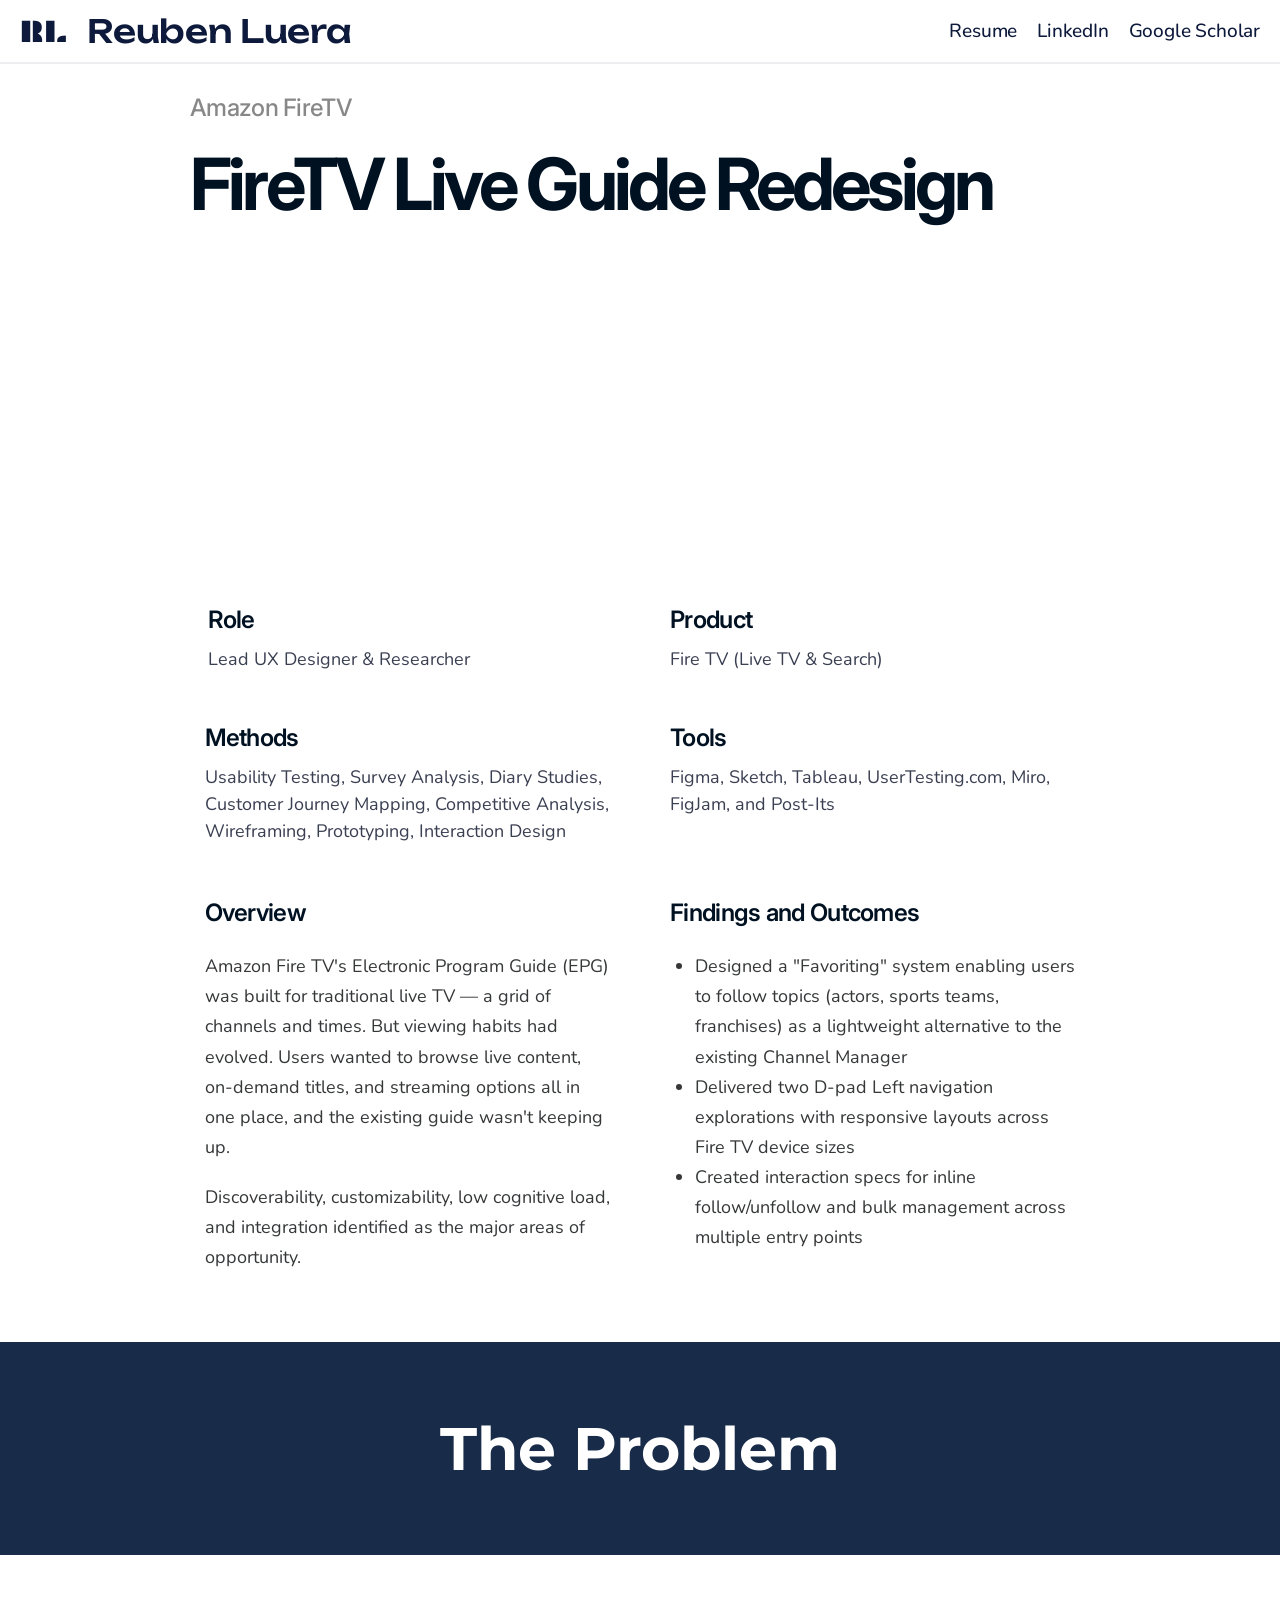
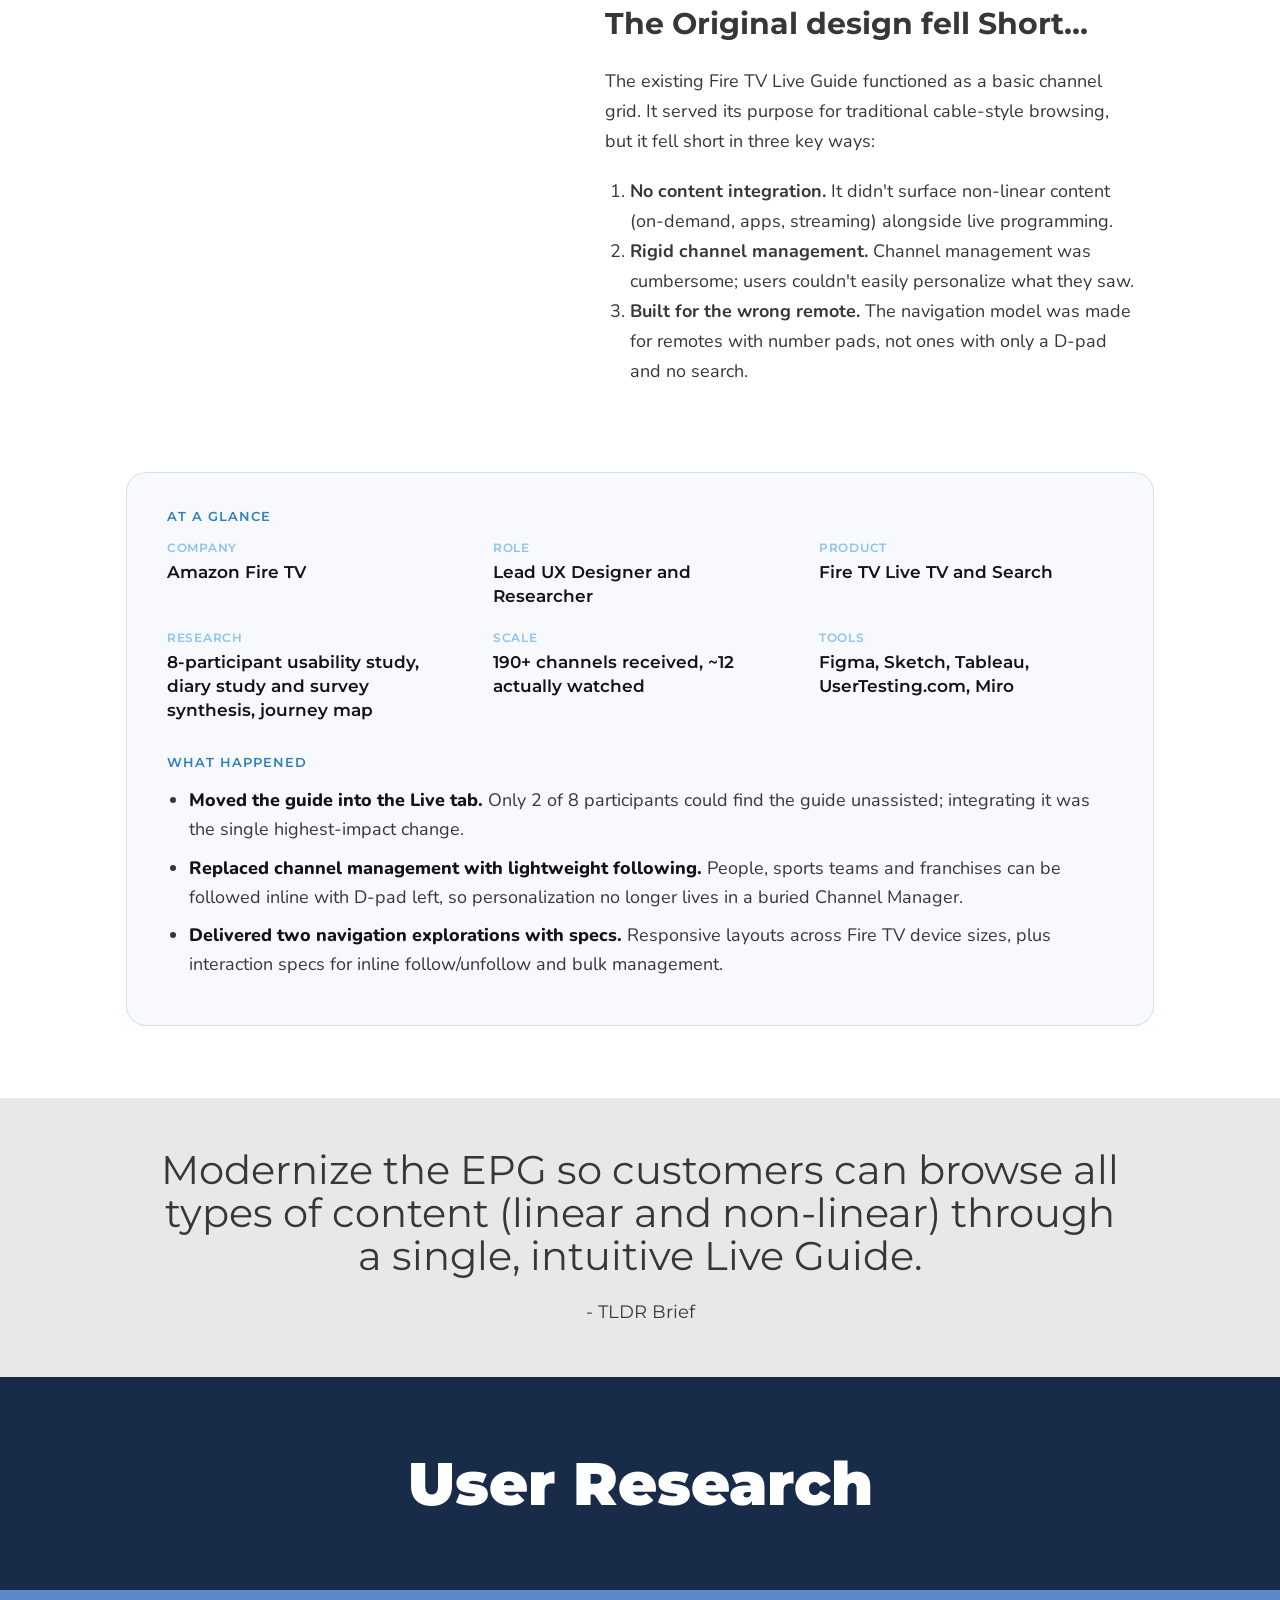
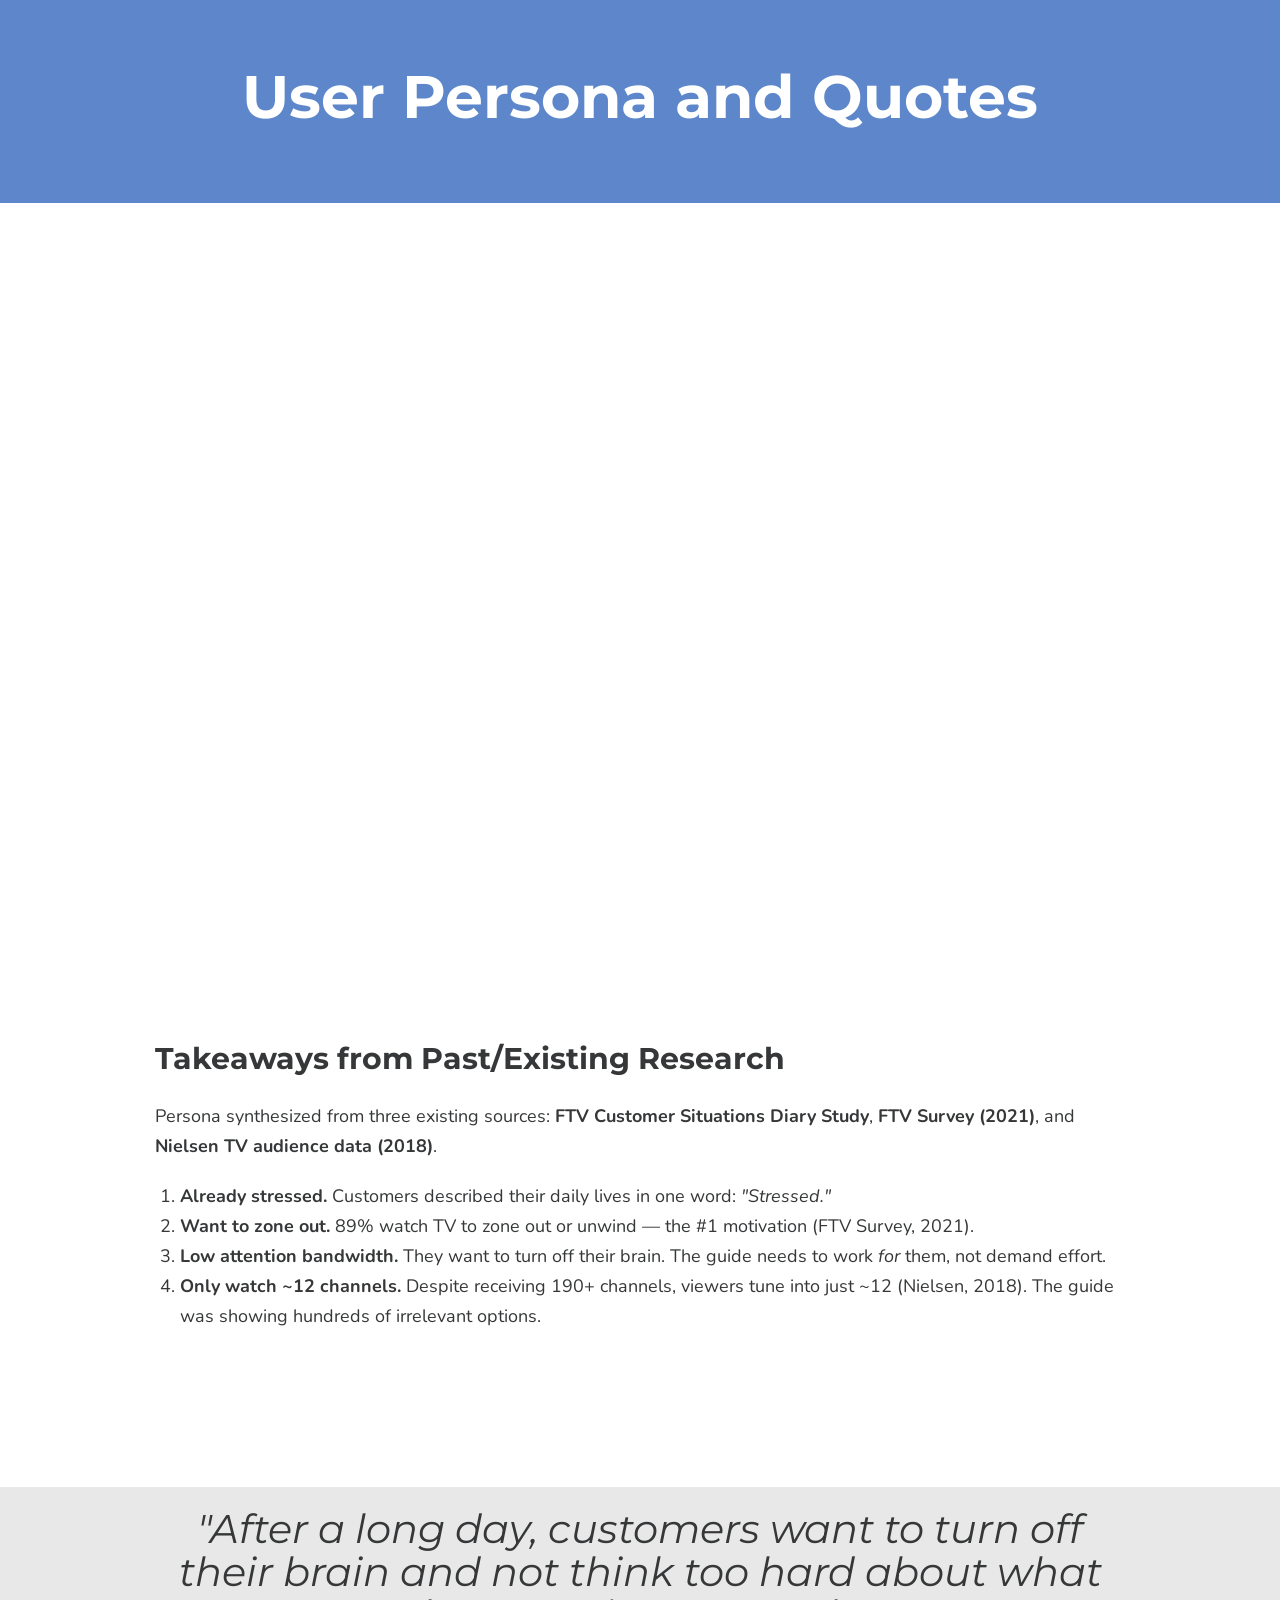
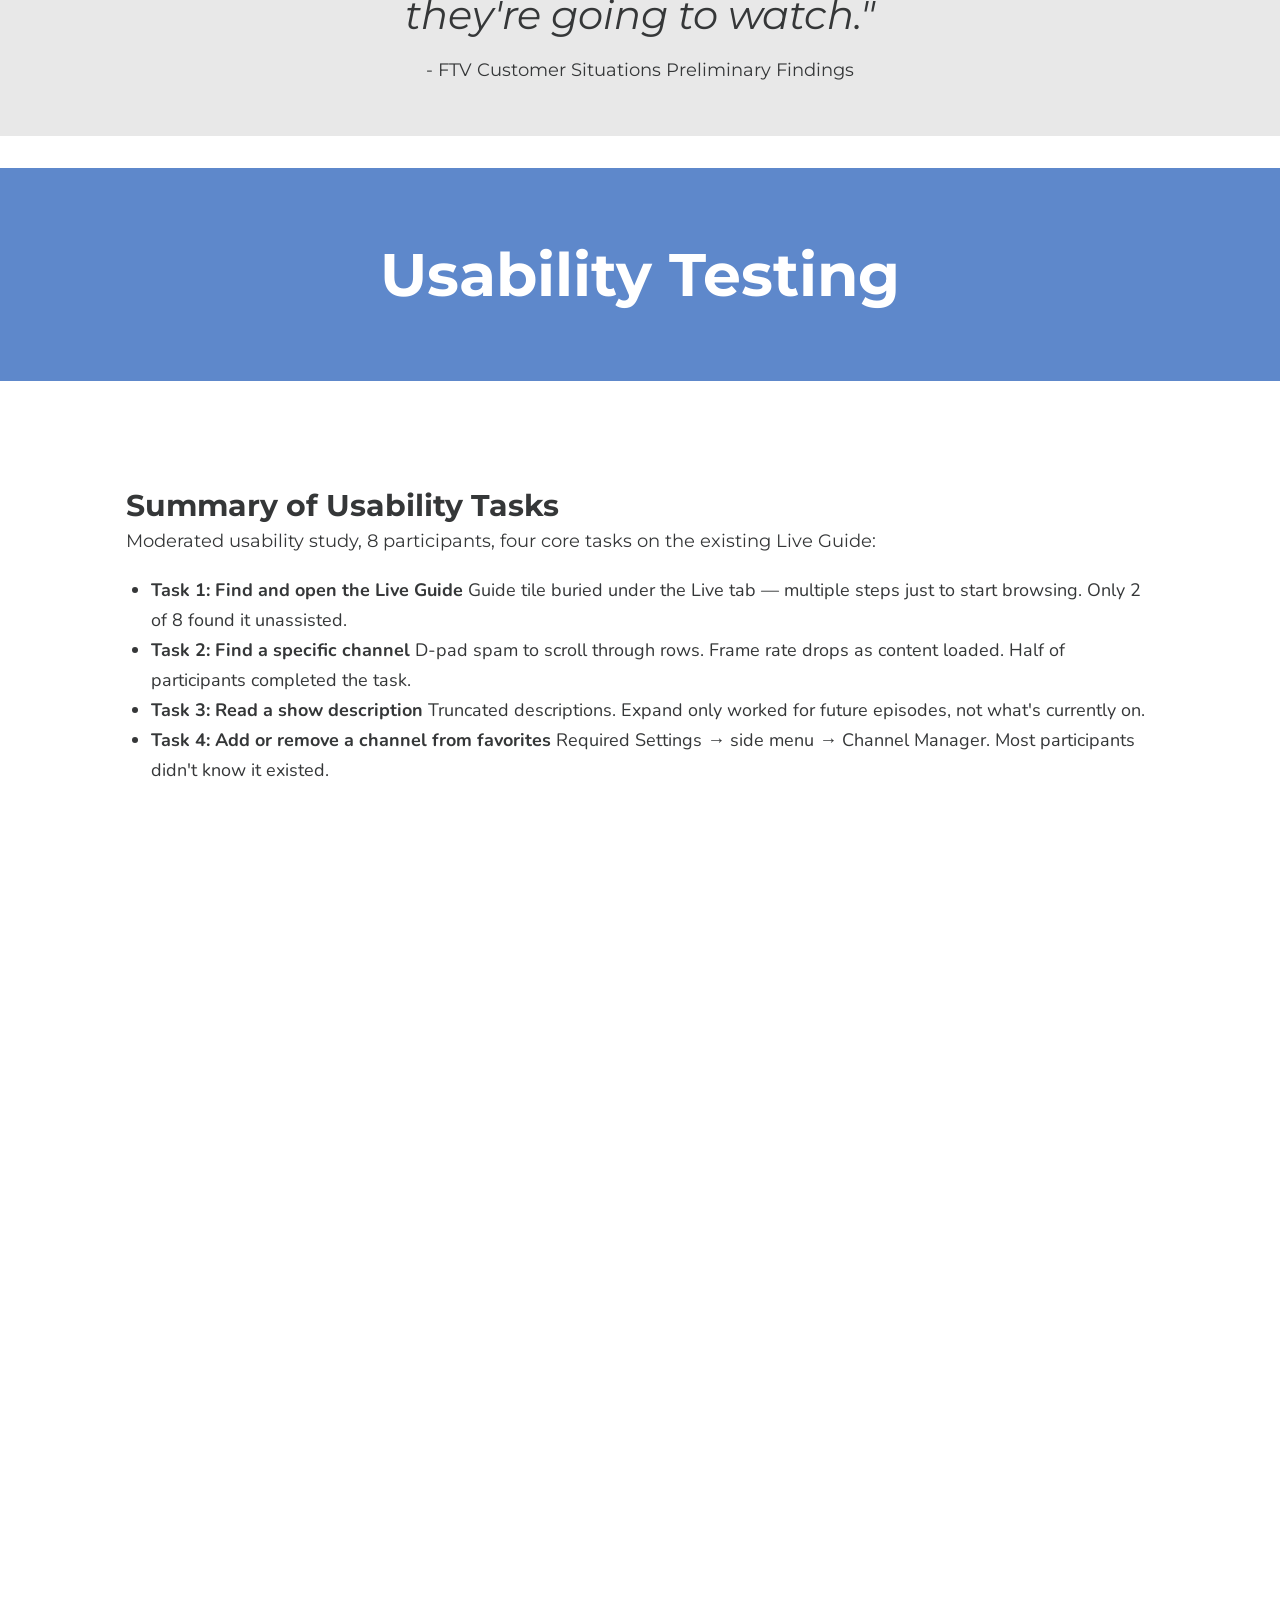
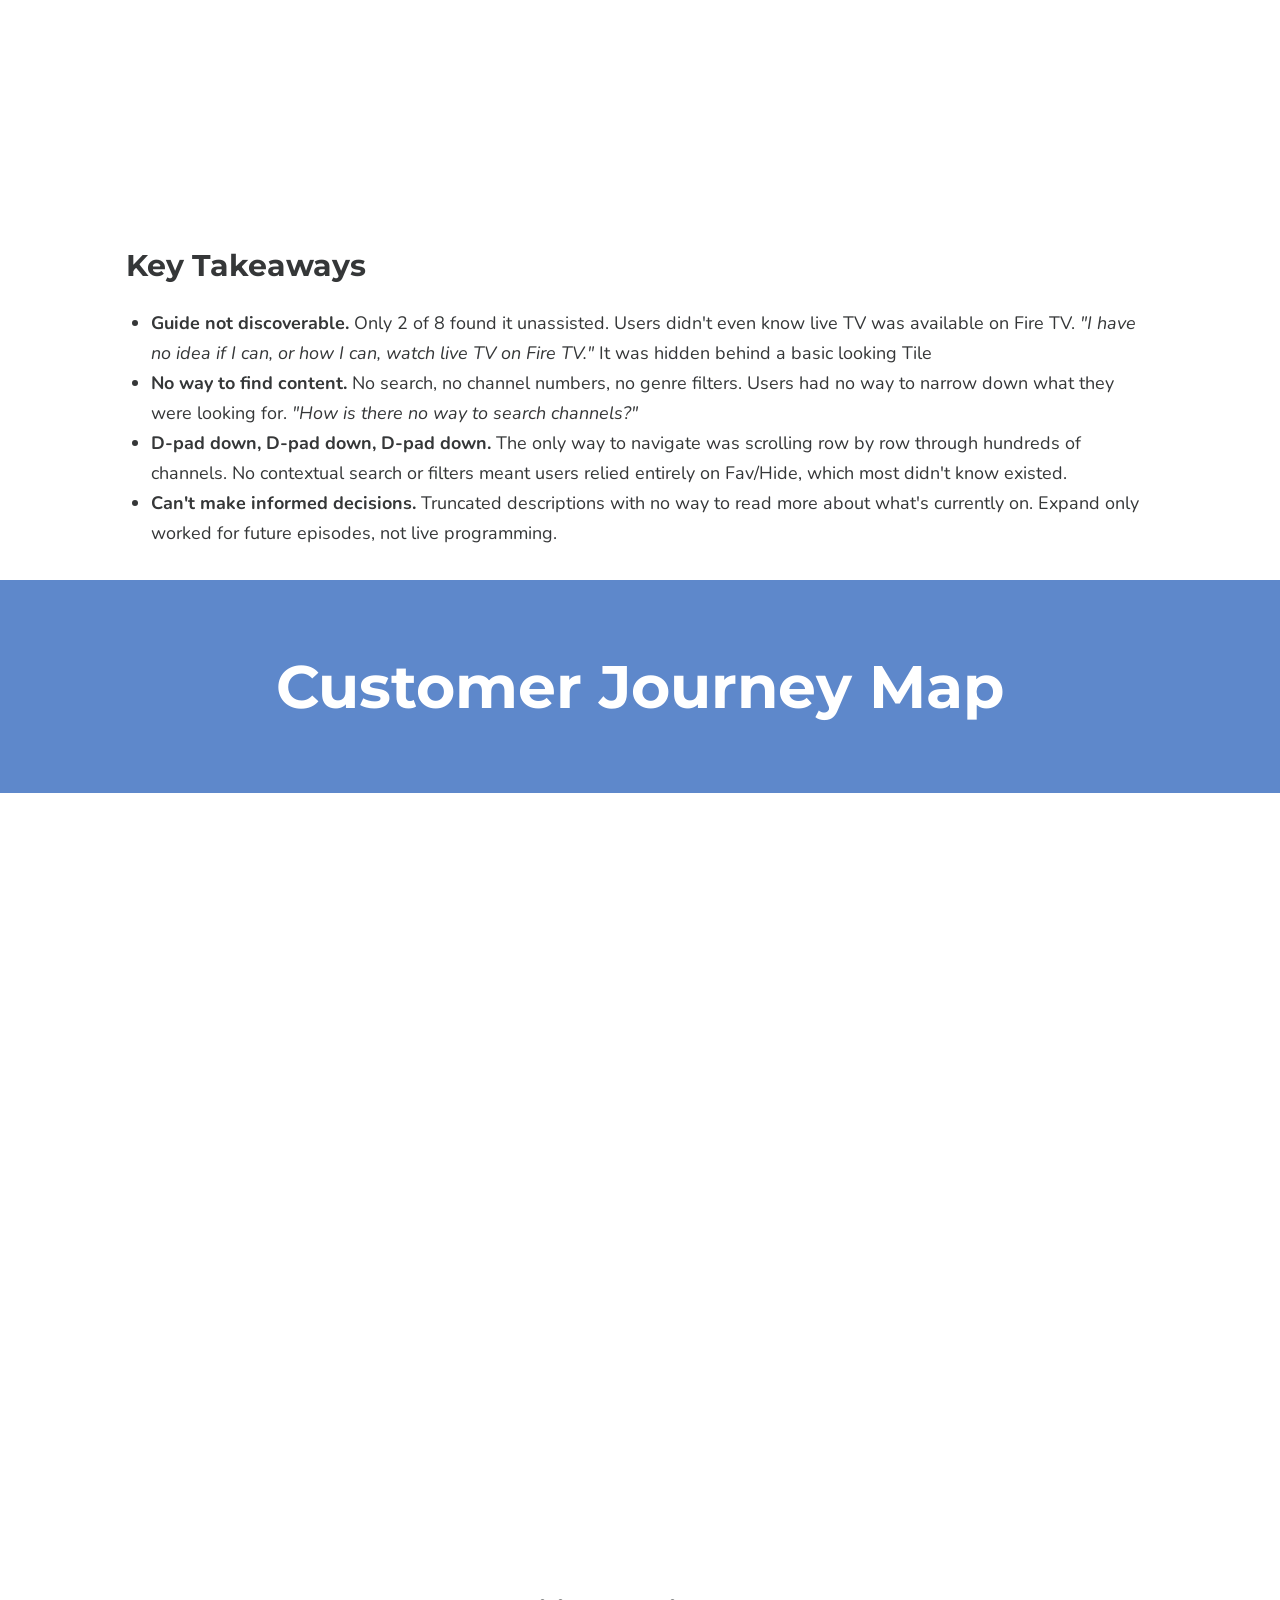
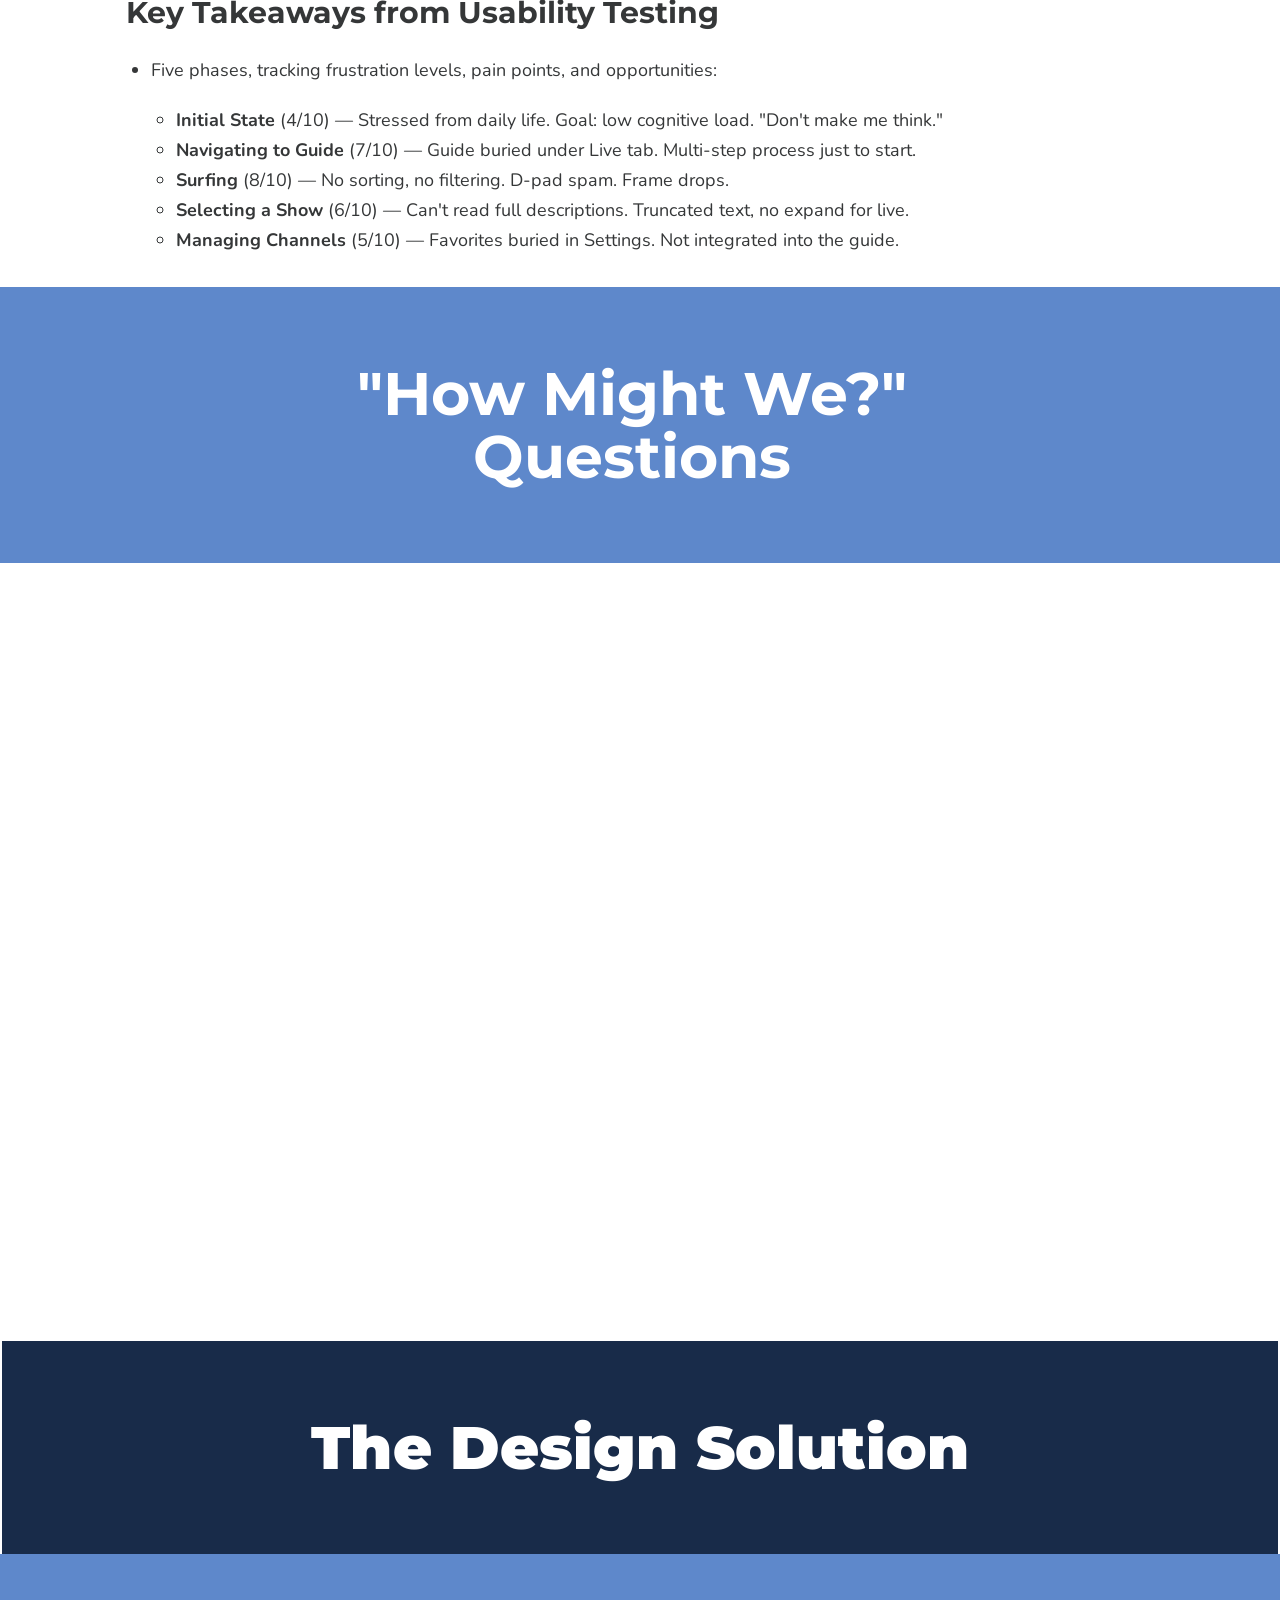
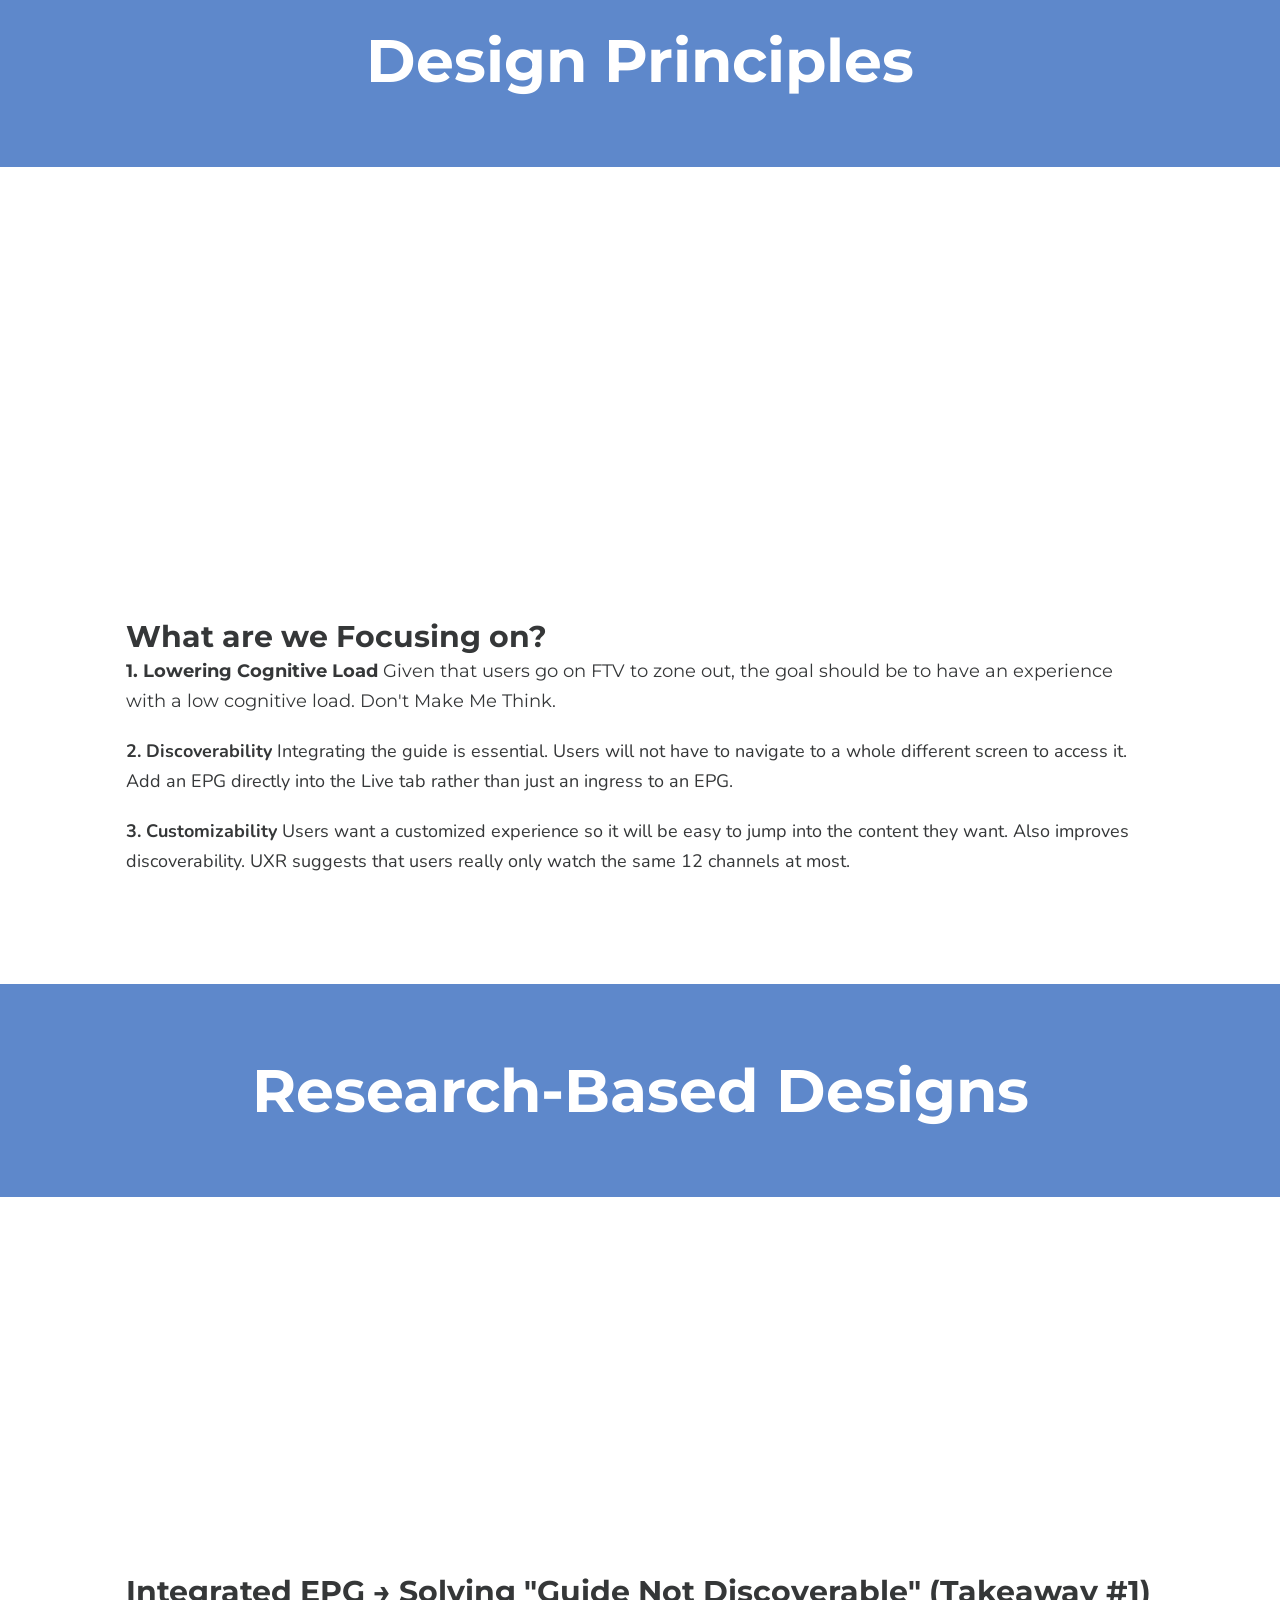
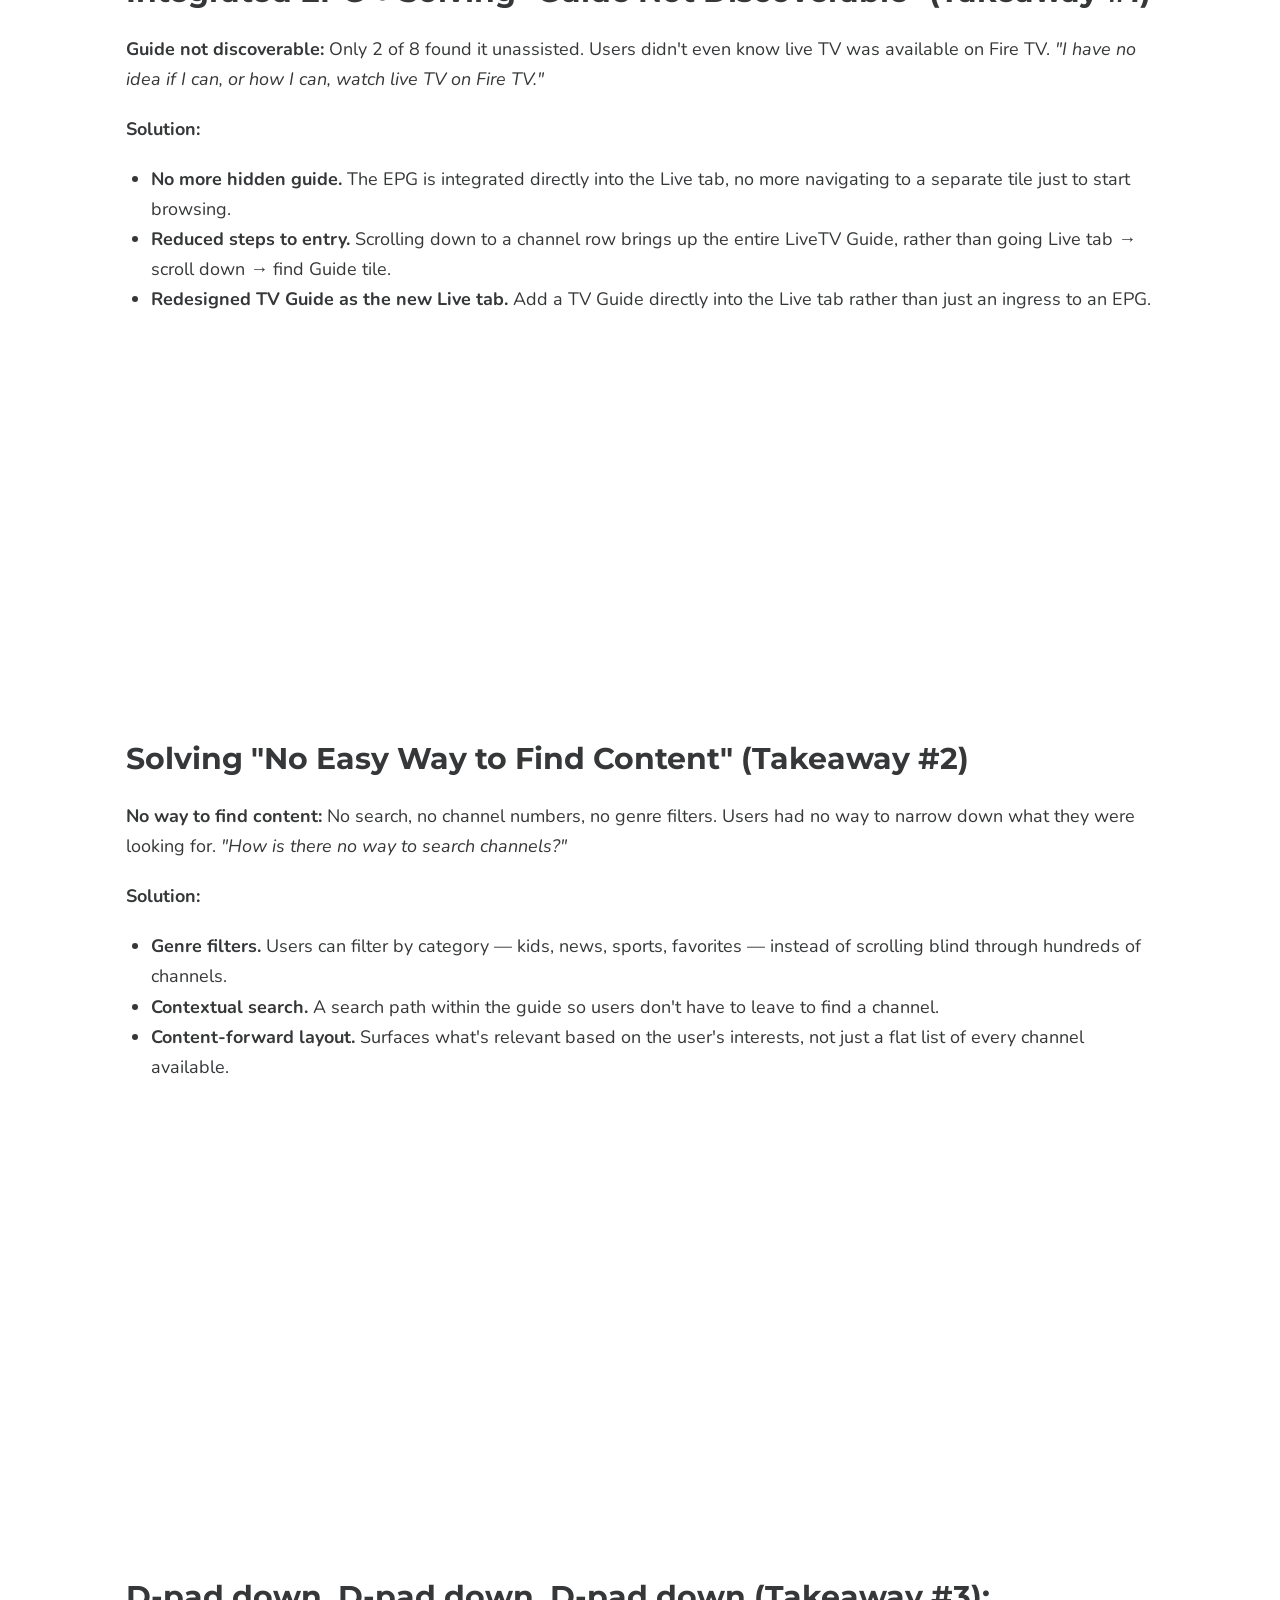
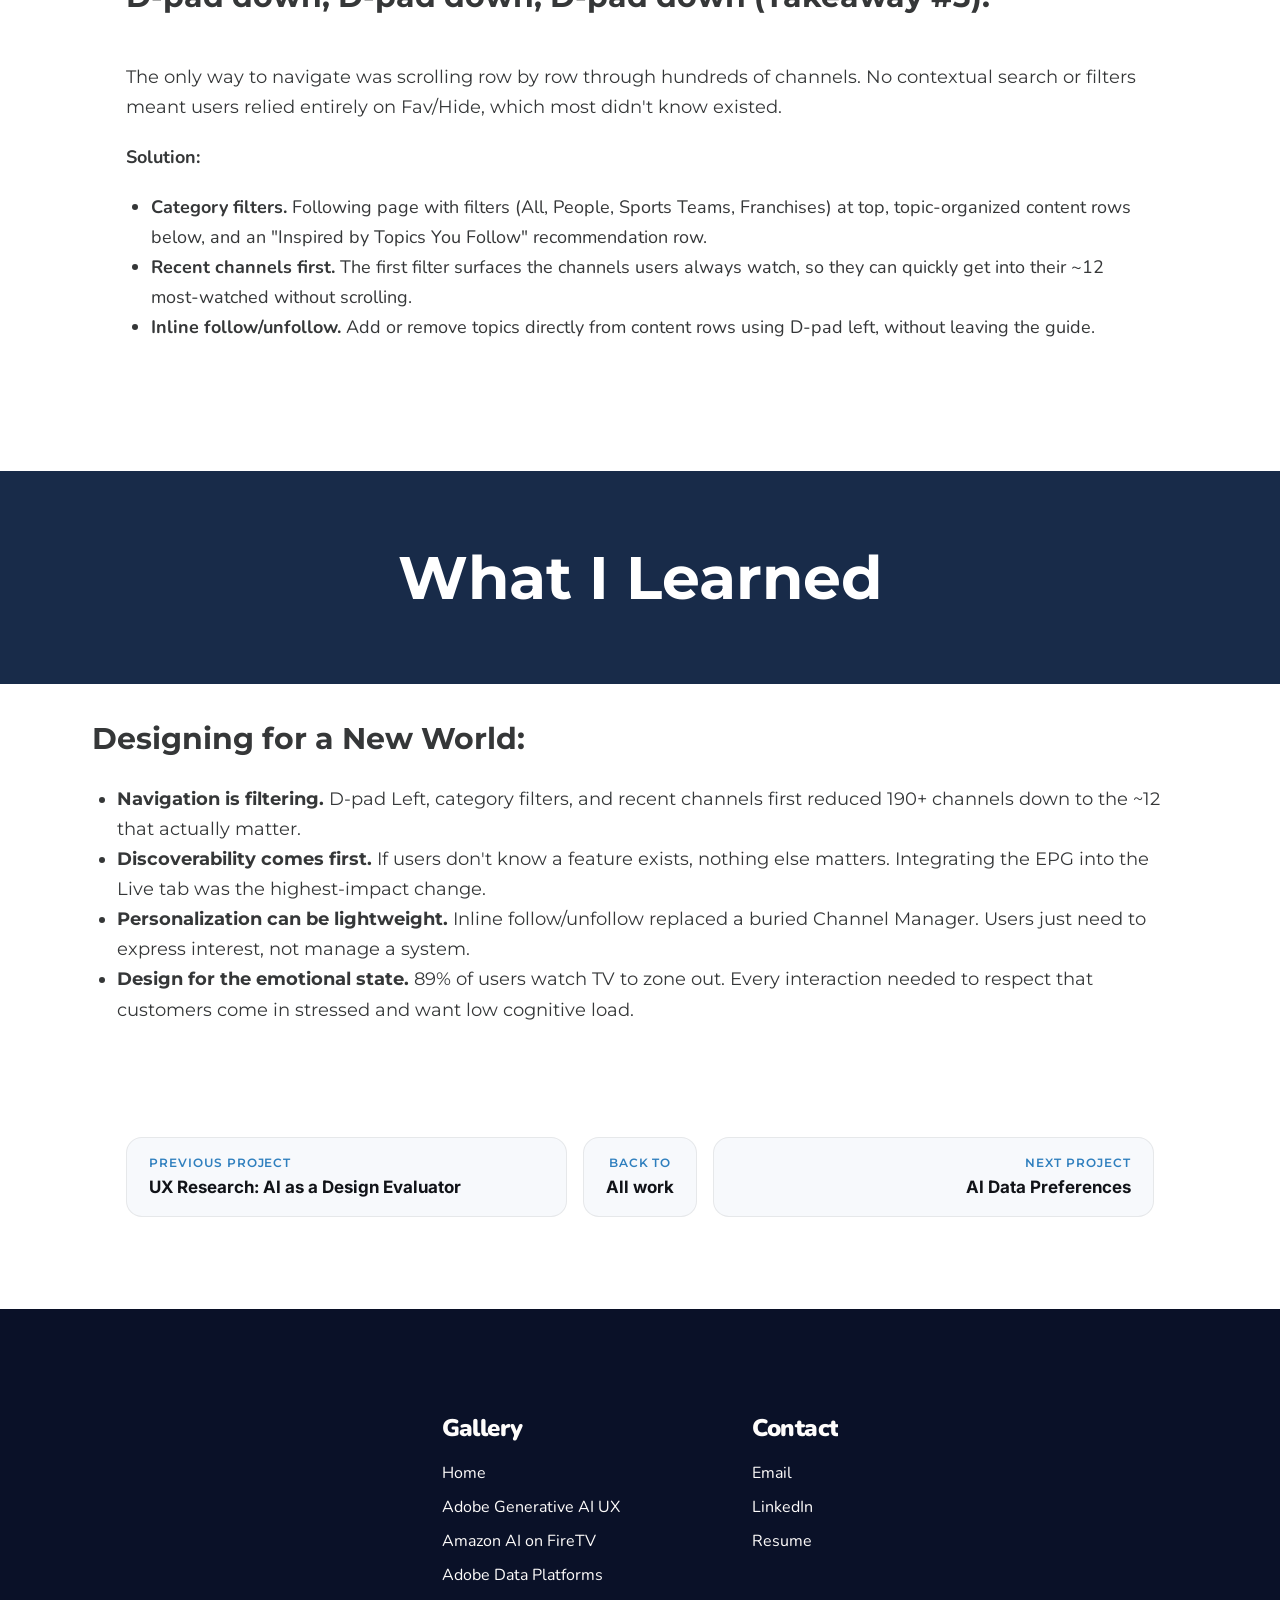
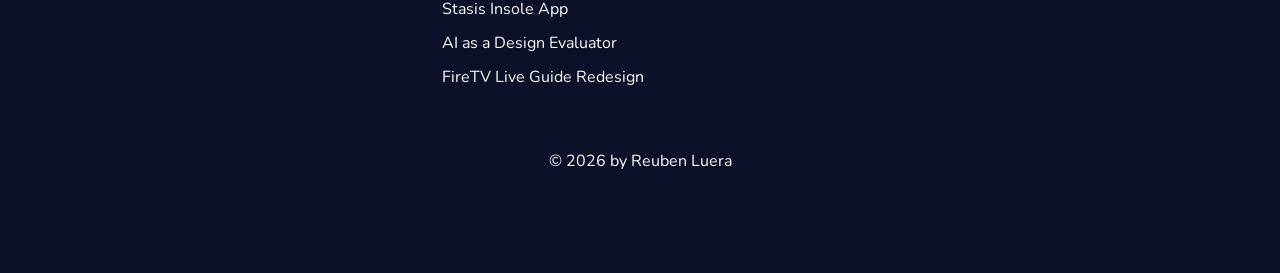
==== commit d26958e7: "Add Google Scholar to the top nav; make phone nav links visible on case studies Google Scholar sits " ====
--- a/aiftv-2/index.html
+++ b/aiftv-2/index.html
@@ -1,6 +1,14 @@
 <!doctype html>
 <html lang="en">
 <head>
+<!-- Google tag (gtag.js) -->
+<script async src="https://www.googletagmanager.com/gtag/js?id=G-T4V0NG46T8"></script>
+<script>
+  window.dataLayer = window.dataLayer || [];
+  function gtag(){dataLayer.push(arguments);}
+  gtag('js', new Date());
+  gtag('config', 'G-T4V0NG46T8');
+</script>
 <meta charset="utf-8">
 <meta name="viewport" content="width=device-width, initial-scale=1">
 <title>FireTV Live Guide Redesign | Reuben Luera</title>
@@ -22,7 +30,7 @@
 <meta name="twitter:image" content="https://reubenluera.github.io/assets/og.jpg?v=2">
 <link rel="preconnect" href="https://fonts.googleapis.com"><link rel="preconnect" href="https://fonts.gstatic.com" crossorigin>
 <link rel="stylesheet" href="https://fonts.googleapis.com/css2?family=Inter:wght@400;500;600;700;800&family=Inter+Tight:wght@500;600;700&family=Montserrat:ital,wght@0,400;0,500;0,600;0,700;0,800;0,900;1,400&family=Nunito:ital,wght@0,400;0,500;0,600;0,700;0,800;0,900;1,400&family=Plaster&family=Unbounded:wght@400;500;600;700&display=swap">
-<link rel="stylesheet" href="../assets/base.css?v=nv1"><link rel="stylesheet" href="../assets/figures.css?v=6">
+<link rel="stylesheet" href="../assets/base.css?v=nv2"><link rel="stylesheet" href="../assets/figures.css?v=6">
 <style>
 .nJpgHauVX5{position:relative;width:100%;height:auto;display:flex;flex-direction:column;justify-content:flex-start;align-items:center;gap:32px;background:white;overflow:hidden}
 .nIEwg3z_0b{position:relative;flex-shrink:0;width:100%;height:auto;max-width:100%;display:flex;flex-direction:column;justify-content:center;align-items:center;gap:20px;padding:65px 0px 20px 0px;background:white;overflow:hidden}
@@ -465,7 +473,7 @@
 </style>
 </head>
 <body>
-<div class="nJpgHauVX5"><div class="nIEwg3z_0b"><div class="nyhjIcgUUk"><div class="rt nD7LJhsmSS"><h2>Amazon FireTV</h2></div><div class="rt nIQnNJnjsr"><h1>FireTV Live Guide Redesign</h1></div></div><div class="nCLpCg5Ady"><div class="inst nIDYjkJqfV ticker" data-instance data-component="Ticker" style="--gap:22px"><div class="ticker-track"><div class="nh3R21M89C" role="img" aria-label="Figure: FireTV Live Guide Redesign"></div><div class="nYm5WRtKM1" role="img" aria-label="Figure: FireTV Live Guide Redesign"><div class="nTPBikAYRk" role="img" aria-label="Figure: FireTV Live Guide Redesign"></div></div><div class="nB8UYek183" role="img" aria-label="Figure: FireTV Live Guide Redesign"><div class="nBUHNmY7PZ" role="img" aria-label="Figure: FireTV Live Guide Redesign"></div></div><div class="nfOPp7dRSJ" role="img" aria-label="Figure: FireTV Live Guide Redesign"></div><div class="nI4q_x0zsQ" role="img" aria-label="Figure: FireTV Live Guide Redesign"></div><div class="noccjd6hcA" role="img" aria-label="Figure: FireTV Live Guide Redesign"></div><div class="nY7iqVk7QB" role="img" aria-label="Figure: FireTV Live Guide Redesign"><div class="nl2xcT79ZK" role="img" aria-label="Figure: FireTV Live Guide Redesign"></div></div></div><div class="ticker-track" aria-hidden="true"><div class="nh3R21M89C" role="img" aria-label="Figure: FireTV Live Guide Redesign"></div><div class="nYm5WRtKM1" role="img" aria-label="Figure: FireTV Live Guide Redesign"><div class="nTPBikAYRk" role="img" aria-label="Figure: FireTV Live Guide Redesign"></div></div><div class="nB8UYek183" role="img" aria-label="Figure: FireTV Live Guide Redesign"><div class="nBUHNmY7PZ" role="img" aria-label="Figure: FireTV Live Guide Redesign"></div></div><div class="nfOPp7dRSJ" role="img" aria-label="Figure: FireTV Live Guide Redesign"></div><div class="nI4q_x0zsQ" role="img" aria-label="Figure: FireTV Live Guide Redesign"></div><div class="noccjd6hcA" role="img" aria-label="Figure: FireTV Live Guide Redesign"></div><div class="nY7iqVk7QB" role="img" aria-label="Figure: FireTV Live Guide Redesign"><div class="nl2xcT79ZK" role="img" aria-label="Figure: FireTV Live Guide Redesign"></div></div></div></div></div><div class="nwww_1mBUX"><div class="nZ9yOgLTkl"><div class="rt ne9gmOIYBD"><h2>Role</h2></div><div class="rt na7Y8QQmYN"><p>Lead UX Designer &amp; Researcher</p></div></div><div class="nvWnqOGX9v"><div class="rt nL6mWTp6pm"><h2>Product</h2></div><div class="rt nhpMXb7l0F"><p>Fire TV (Live TV &amp; Search)</p></div></div></div><div class="nxUZQdfq9T"><div class="nYVm49DL_s"><div class="rt ngZ6a9oaUr"><h2>Methods</h2></div><div class="rt nHUL2b80j6"><p>Usability Testing, Survey Analysis, Diary Studies, Customer Journey Mapping, Competitive Analysis, Wireframing, Prototyping, Interaction Design</p></div></div><div class="nkrLbAuvct"><div class="rt nY9C3W8zL2"><h2>Tools</h2></div><div class="rt nUQ3ZftN7u"><p>Figma, Sketch, Tableau, UserTesting.com, Miro, FigJam, and Post-Its</p></div></div></div><div class="nbCpPtyD1M"><div class="nOxclVAsuo"><div class="rt nIUojV2yW2"><h2>Overview</h2></div><div class="rt nGnKrldVPx"><p>Amazon Fire TV&#x27;s Electronic Program Guide (EPG) was built for traditional live TV — a grid of channels and times. But viewing habits had evolved. Users wanted to browse live content, on-demand titles, and streaming options all in one place, and the existing guide wasn&#x27;t keeping up.</p><p>Discoverability, customizability, low cognitive load, and integration identified as the major areas of opportunity.</p></div></div><div class="nBXLLkynhP"><div class="rt ncpfIb2IfM"><h2>Findings and Outcomes</h2></div><div class="rt nqeOTaiCDk"><ul><li><p>Designed a &quot;Favoriting&quot; system enabling users to follow topics (actors, sports teams, franchises) as a lightweight alternative to the existing Channel Manager</p></li><li><p>Delivered two D-pad Left navigation explorations with responsive layouts across Fire TV device sizes</p></li><li><p>Created interaction specs for inline follow/unfollow and bulk management across multiple entry points</p></li></ul></div></div></div><div class="nAjJ4ofYgk"><div class="rt nmoffsm70o"><p>The Problem</p></div></div><div class="nYGBRSe88i"><div class="nCVw4DPnhK" role="img" aria-label="Figure: Findings and Outcomes"></div><div class="nOFAdaYWrY"><div class="nbT874L5KO"><div class="rt nC_vKEsxD6"><h2 style="font-family:'Montserrat',sans-serif;font-weight:700;font-style:normal;font-size:30px;line-height:1.5;color:rgb(53, 55, 56);text-align:left">The Original design fell Short…</h2><p style="text-align:left">The existing Fire TV Live Guide functioned as a basic channel grid. It served its purpose for traditional cable-style browsing, but it fell short in three key ways:</p><ol style="text-align:left"><li><p><strong>No content integration.</strong> It didn&#x27;t surface non-linear content (on-demand, apps, streaming) alongside live programming.</p></li><li><p><strong>Rigid channel management.</strong> Channel management was cumbersome; users couldn&#x27;t easily personalize what they saw.</p></li><li><p><strong>Built for the wrong remote.</strong> The navigation model was made for remotes with number pads, not ones with only a D-pad and no search.</p></li></ol></div></div></div></div></div><section class="glance" aria-label="Project summary"><div class="glance-inner"><div class="gl-eyebrow">At a glance</div><div class="gl-grid"><div class="gl-fact"><div class="gl-label">Company</div><div class="gl-value">Amazon Fire TV</div></div><div class="gl-fact"><div class="gl-label">Role</div><div class="gl-value">Lead UX Designer and Researcher</div></div><div class="gl-fact"><div class="gl-label">Product</div><div class="gl-value">Fire TV Live TV and Search</div></div><div class="gl-fact"><div class="gl-label">Research</div><div class="gl-value">8-participant usability study, diary study and survey synthesis, journey map</div></div><div class="gl-fact"><div class="gl-label">Scale</div><div class="gl-value">190+ channels received, ~12 actually watched</div></div><div class="gl-fact"><div class="gl-label">Tools</div><div class="gl-value">Figma, Sketch, Tableau, UserTesting.com, Miro</div></div></div><div class="gl-eyebrow">What happened</div><ul class="gl-bullets"><li><strong>Moved the guide into the Live tab.</strong> Only 2 of 8 participants could find the guide unassisted; integrating it was the single highest-impact change.</li><li><strong>Replaced channel management with lightweight following.</strong> People, sports teams and franchises can be followed inline with D-pad left, so personalization no longer lives in a buried Channel Manager.</li><li><strong>Delivered two navigation explorations with specs.</strong> Responsive layouts across Fire TV device sizes, plus interaction specs for inline follow/unfollow and bulk management.</li></ul></div></section><div class="nZoTpQSDcn"><div class="nVQcYzNF6n"><div class="rt nnQOf1df9L"><p>Modernize the EPG so customers can browse all types of content (linear and non-linear) through a single, intuitive Live Guide.</p></div><div class="rt nsXFOVXnhC"><p>- TLDR Brief</p></div></div><div class="npU6RHXVw6"><div class="rt nXJ3zqFroD"><p>User Research</p></div></div><div class="nvBqCOauzT"><div class="rt naIhXcLw8g"><p>User Persona and Quotes</p></div></div></div><div class="nlR19UlswP" role="img" aria-label="Figure: The Original design fell Short…"></div><div class="nbCpaUuJS3"><div class="npGN19xbGo"><div class="nAsfhIKHYb"><div class="rt nEiHGmd8xS"><h2 style="font-family:'Montserrat',sans-serif;font-weight:700;font-style:normal;font-size:30px;line-height:1.5;color:rgb(53, 55, 56);text-align:left">Takeaways from Past/Existing Research</h2><p style="text-align:left">Persona synthesized from three existing sources: <strong>FTV Customer Situations Diary Study</strong>, <strong>FTV Survey (2021)</strong>, and <strong>Nielsen TV audience data (2018)</strong>.</p><ol style="text-align:left"><li><p><strong>Already stressed.</strong> Customers described their daily lives in one word: <em>&quot;Stressed.&quot;</em></p></li><li><p><strong>Want to zone out.</strong> 89% watch TV to zone out or unwind — the #1 motivation (FTV Survey, 2021).</p></li><li><p><strong>Low attention bandwidth.</strong> They want to turn off their brain. The guide needs to work <em>for</em> them, not demand effort.</p></li><li><p><strong>Only watch ~12 channels.</strong> Despite receiving 190+ channels, viewers tune into just ~12 (Nielsen, 2018). The guide was showing hundreds of irrelevant options.</p></li></ol><h2 style="font-family:'Montserrat',sans-serif;font-weight:400;font-style:normal;font-size:18px;line-height:1.5;color:rgb(53, 55, 56);text-align:left"><br></h2></div></div></div></div><div class="nJJ3s43ySS"><div class="nKGnv7nFdB"><div class="ngveNZtihd"><div class="rt nU0YJ_PhTt"><h2 style="font-family:'Montserrat',sans-serif;font-weight:700;font-style:normal;font-size:30px;line-height:1.5;color:rgb(53, 55, 56);text-align:left">Key Takeaways from Usability Testing</h2><ul style="text-align:left"><li><p>Five phases, tracking frustration levels, pain points, and opportunities:</p><ul><li><p><strong>Initial State</strong> (4/10) — Stressed from daily life. Goal: low cognitive load. &quot;Don&#x27;t make me think.&quot;</p></li><li><p><strong>Navigating to Guide</strong> (7/10) — Guide buried under Live tab. Multi-step process just to start.</p></li><li><p><strong>Surfing</strong> (8/10) — No sorting, no filtering. D-pad spam. Frame drops.</p></li><li><p><strong>Selecting a Show</strong> (6/10) — Can&#x27;t read full descriptions. Truncated text, no expand for live.</p></li><li><p><strong>Managing Channels</strong> (5/10) — Favorites buried in Settings. Not integrated into the guide.</p></li></ul></li></ul></div></div></div></div><div class="nm2Po71A_c"><div class="rt ntNAyP_5YY"><p><em>&quot;After a long day, customers want to turn off their brain and not think too hard about what they&#x27;re going to watch.&quot;</em></p></div><div class="rt nObwl_Ik8d"><p>- FTV Customer Situations Preliminary Findings</p></div><div class="rt nVcVs6v1GR"><p>- FTV Customer Situations Preliminary Findings</p></div><div class="rt nN90u4ppOA"><h5 style="font-family:'Montserrat',sans-serif;font-weight:700;font-style:normal;font-size:32px;line-height:1"><em>&quot;After a long day, customers want to turn off their brain and not think too hard about what they&#x27;re going to watch.&quot;</em></h5></div></div><div class="nQ1dASkN_W"><div class="rt niR_KFe_mW"><p>Usability Testing</p></div></div><div class="ngRCluJU0Z"><div class="nobJTP2j2P"><div class="nFntujYB7r"><div class="rt nAE7XL2yPl"><h2 style="line-height:1.5;color:rgb(53, 55, 56);text-align:left"><span style="font-weight:700;font-size:30px;font-family:'Montserrat',sans-serif">Summary of Usability Tasks</span><br><span style="font-weight:400;font-size:18px;font-family:'Montserrat',sans-serif">Moderated usability study, 8 participants, four core tasks on the existing Live Guide:</span></h2><ul style="text-align:left"><li><p><strong>Task 1: Find and open the Live Guide</strong> Guide tile buried under the Live tab — multiple steps just to start browsing. Only 2 of 8 found it unassisted.</p></li><li><p><strong>Task 2: Find a specific channel</strong> D-pad spam to scroll through rows. Frame rate drops as content loaded. Half of participants completed the task.</p></li><li><p><strong>Task 3: Read a show description</strong> Truncated descriptions. Expand only worked for future episodes, not what&#x27;s currently on.</p></li><li><p><strong>Task 4: Add or remove a channel from favorites</strong> Required Settings → side menu → Channel Manager. Most participants didn&#x27;t know it existed.</p></li></ul></div></div><div class="rt nJWkfdWDzj"><h2><span style="font-weight:700;font-size:30px;font-family:'Montserrat',sans-serif">Testing the Current TV Guide</span><br><span style="font-weight:400;font-size:18px;font-family:'Montserrat',sans-serif">Moderated usability study, 8 participants, four core tasks on the existing Live Guide:</span></h2><ul style="font-family:'Montserrat',sans-serif;font-weight:400;font-style:normal;font-size:18px"><li><h2><strong>Task 1: Find and open the Live Guide</strong> Guide tile buried under the Live tab — multiple steps just to start browsing. Only 2 of 8 found it unassisted.</h2></li><li><h2><strong>Task 2: Find a specific channel</strong> D-pad spam to scroll through rows. Frame rate drops as content loaded. Half of participants completed the task.</h2></li><li><h2><strong>Task 3: Read a show description</strong> Truncated descriptions. Expand only worked for future episodes, not what&#x27;s currently on.</h2></li><li><h2><strong>Task 4: Add or remove a channel from favorites</strong> Required Settings → side menu → Channel Manager. Most participants didn&#x27;t know it existed.</h2></li></ul></div></div><div class="nbxfL3Txeb" role="img" aria-label="Figure: Testing the Current TV GuideModerated usability study, 8 participants, four core tasks on the existing Live Guide:"></div><div class="rt nq3VugfPWs"><h2><span style="font-weight:700;font-size:30px;font-family:'Montserrat',sans-serif">Testing the Current TV Guide</span><br><span style="font-weight:400;font-size:18px;font-family:'Montserrat',sans-serif">Moderated usability study, 8 participants, four core tasks on the existing Live Guide:</span></h2><ul style="font-family:'Montserrat',sans-serif;font-weight:400;font-style:normal;font-size:18px"><li><h2><strong>Task 1: Find and open the Live Guide</strong> Guide tile buried under the Live tab — multiple steps just to start browsing. Only 2 of 8 found it unassisted.</h2></li><li><h2><strong>Task 2: Find a specific channel</strong> D-pad spam to scroll through rows. Frame rate drops as content loaded. Half of participants completed the task.</h2></li><li><h2><strong>Task 3: Read a show description</strong> Truncated descriptions. Expand only worked for future episodes, not what&#x27;s currently on.</h2></li><li><h2><strong>Task 4: Add or remove a channel from favorites</strong> Required Settings → side menu → Channel Manager. Most participants didn&#x27;t know it existed.</h2></li></ul></div><div class="rt nwBXKQDDJq"><h2 style="font-family:'Montserrat',sans-serif;font-weight:700;font-style:normal;font-size:30px;line-height:1.5;color:rgb(53, 55, 56);text-align:left">Key Takeaways </h2><ul style="text-align:left"><li><p><strong>Guide not discoverable.</strong> Buried under the Live tab — multiple steps just to start browsing. Only 2 of 8 found it unassisted. Users reported not even knowing live TV was available: <em>&quot;I have no idea if I can, or how I can, watch live TV on Fire TV&quot;</em> and <em>&quot;There is no guide that shows up on Fire TV and that&#x27;s what I dislike&quot;</em> (FTV CXO Spotlight Survey, Wave 2).</p></li><li><p><strong>No way to find content.</strong> Limited organization, no Live Search, no channel numbers, no genre filters. Users resorted to D-pad spam to scroll row by row, causing frame rate drops. <em>&quot;How is there no way to search channels?&quot;</em> and <em>&quot;What if there is more filters that you wanted? There is no filter by genre? No filter by favorite? Kid content, news?&quot;</em> (Internal Usability Testing).</p></li><li><p><strong>D-pad down, D-pad down, D-pad down.</strong> No contextual search, no useful filters — the only navigation method was pressing D-pad down repeatedly through hundreds of channels. Users relied entirely on Fav/Hide to organize channels, but most didn&#x27;t know that feature existed.</p></li><li><p><strong>Can&#x27;t make informed decisions.</strong> Truncated descriptions. Expand only worked for future episodes, not what&#x27;s currently on.</p></li><li><p><strong>Channel Manager disconnected.</strong> Required Settings → side menu → Channel Manager. Most participants didn&#x27;t know it existed.</p></li></ul></div></div><div class="rt nF2P_lXFaV"><h2 style="font-family:'Montserrat',sans-serif;font-weight:700;font-style:normal;font-size:30px;line-height:1.5;color:rgb(53, 55, 56);text-align:left">Key Takeaways </h2><ul style="text-align:left"><li><p><strong>Guide not discoverable.</strong> Only 2 of 8 found it unassisted. Users didn&#x27;t even know live TV was available on Fire TV. <em>&quot;I have no idea if I can, or how I can, watch live TV on Fire TV.&quot; </em>It was hidden behind a basic looking Tile</p></li><li><p><strong>No way to find content.</strong> No search, no channel numbers, no genre filters. Users had no way to narrow down what they were looking for. <em>&quot;How is there no way to search channels?&quot;</em></p></li><li><p><strong>D-pad down, D-pad down, D-pad down.</strong> The only way to navigate was scrolling row by row through hundreds of channels. No contextual search or filters meant users relied entirely on Fav/Hide, which most didn&#x27;t know existed.</p></li><li><p><strong>Can&#x27;t make informed decisions.</strong> Truncated descriptions with no way to read more about what&#x27;s currently on. Expand only worked for future episodes, not live programming.</p></li></ul></div><div class="rt njNTsbfu6l"><h2 style="font-family:'Montserrat',sans-serif;font-weight:700;font-style:normal;font-size:30px;line-height:1.5;color:rgb(53, 55, 56);text-align:left">Key Takeaways </h2><ul style="text-align:left"><li><p><strong>Guide not discoverable.</strong> Only 2 of 8 found it unassisted. Users didn&#x27;t even know live TV was available on Fire TV. <em>&quot;I have no idea if I can, or how I can, watch live TV on Fire TV.&quot;</em></p></li><li><p><strong>No way to find content.</strong> No search, no channel numbers, no genre filters. Users had no way to narrow down what they were looking for. <em>&quot;How is there no way to search channels?&quot;</em></p></li><li><p><strong>D-pad down, D-pad down, D-pad down.</strong> The only way to navigate was scrolling row by row through hundreds of channels. No contextual search or filters meant users relied entirely on Fav/Hide, which most didn&#x27;t know existed.</p></li><li><p><strong>Can&#x27;t make informed decisions.</strong> Truncated descriptions with no way to read more about what&#x27;s currently on. Expand only worked for future episodes, not live programming.</p></li><li><p><strong>Channel Manager disconnected.</strong> Buried under Settings → side menu → Channel Manager. Required leaving the guide entirely. Most participants didn&#x27;t know it existed.</p></li></ul></div><div class="nEgwdDVYUM"><div class="rt nTrEdv4iUU"><p>Customer Journey Map</p></div></div><div class="niSGgQnoIC" role="img" aria-label="Figure: Key Takeaways"></div><div class="rt nJhPK69JFx"><h2 style="font-family:'Montserrat',sans-serif;font-weight:700;font-style:normal;font-size:30px;line-height:1.5;color:rgb(53, 55, 56);text-align:left">Key Takeaways from Usability Testing</h2><ul style="text-align:left"><li><p>Five phases, tracking frustration levels, pain points, and opportunities:</p><ul><li><p><strong>Initial State</strong> (4/10) — Stressed from daily life. Goal: low cognitive load. &quot;Don&#x27;t make me think.&quot;</p></li><li><p><strong>Navigating to Guide</strong> (7/10) — Guide buried under Live tab. Multi-step process just to start.</p></li><li><p><strong>Surfing</strong> (8/10) — No sorting, no filtering. D-pad spam. Frame drops.</p></li><li><p><strong>Selecting a Show</strong> (6/10) — Can&#x27;t read full descriptions. Truncated text, no expand for live.</p></li><li><p><strong>Managing Channels</strong> (5/10) — Favorites buried in Settings. Not integrated into the guide.</p></li></ul></li></ul></div><div class="nU0xz2wPEf"><div class="rt ndt6bc6ZI8"><p>&quot;How Might We?&quot; </p><p>Questions </p></div></div><div class="nXxptQwgeT" role="img" aria-label="Figure: Key Takeaways from Usability Testing"></div><div class="ny8zGgmHMG"><div class="nb6hb6UKN5"><div class="rt nfMwoOpOcQ"><p>The Design Solution</p></div></div><div class="nqOij5DTcK"><div class="rt nClMyigpZZ"><p>Design Principles</p></div></div></div><div class="nkcFaMCmU3"><div class="inst nfMsIZZ9vl ticker" data-instance data-component="Ticker" style="--gap:22px"><div class="ticker-track"><div class="nh3R21M89C" role="img" aria-label="Figure: Key Takeaways from Usability Testing"></div><div class="nYm5WRtKM1" role="img" aria-label="Figure: Key Takeaways from Usability Testing"><div class="nTPBikAYRk" role="img" aria-label="Figure: Key Takeaways from Usability Testing"></div></div><div class="nB8UYek183" role="img" aria-label="Figure: Key Takeaways from Usability Testing"><div class="nBUHNmY7PZ" role="img" aria-label="Figure: Key Takeaways from Usability Testing"></div></div><div class="nfOPp7dRSJ" role="img" aria-label="Figure: Key Takeaways from Usability Testing"></div><div class="nI4q_x0zsQ" role="img" aria-label="Figure: Key Takeaways from Usability Testing"></div><div class="noccjd6hcA" role="img" aria-label="Figure: Key Takeaways from Usability Testing"></div><div class="nY7iqVk7QB" role="img" aria-label="Figure: Key Takeaways from Usability Testing"><div class="nl2xcT79ZK" role="img" aria-label="Figure: Key Takeaways from Usability Testing"></div></div></div><div class="ticker-track" aria-hidden="true"><div class="nh3R21M89C" role="img" aria-label="Figure: Key Takeaways from Usability Testing"></div><div class="nYm5WRtKM1" role="img" aria-label="Figure: Key Takeaways from Usability Testing"><div class="nTPBikAYRk" role="img" aria-label="Figure: Key Takeaways from Usability Testing"></div></div><div class="nB8UYek183" role="img" aria-label="Figure: Key Takeaways from Usability Testing"><div class="nBUHNmY7PZ" role="img" aria-label="Figure: Key Takeaways from Usability Testing"></div></div><div class="nfOPp7dRSJ" role="img" aria-label="Figure: Key Takeaways from Usability Testing"></div><div class="nI4q_x0zsQ" role="img" aria-label="Figure: Key Takeaways from Usability Testing"></div><div class="noccjd6hcA" role="img" aria-label="Figure: Key Takeaways from Usability Testing"></div><div class="nY7iqVk7QB" role="img" aria-label="Figure: Key Takeaways from Usability Testing"><div class="nl2xcT79ZK" role="img" aria-label="Figure: Key Takeaways from Usability Testing"></div></div></div></div><div class="nVxOJtUc07"><div class="nU0DNDgJ2G"><div class="rt nKp4qWeU8R"><p style="font-family:'Montserrat',sans-serif;font-weight:400;font-style:normal;line-height:30.06px;color:rgb(53, 55, 56);text-align:left"><span style="font-size:30px"><strong>What are we Focusing on?</strong></span><br><span style="font-size:18px"><strong>1. Lowering Cognitive Load</strong></span><span style="font-size:18px"> Given that users go on FTV to zone out, the goal should be to have an experience with a low cognitive load. Don&#x27;t Make Me Think.</span></p><p style="text-align:left"><strong>2. Discoverability</strong> Integrating the guide is essential. Users will not have to navigate to a whole different screen to access it. Add an EPG directly into the Live tab rather than just an ingress to an EPG.</p><p style="text-align:left"><strong>3. Customizability</strong> Users want a customized experience so it will be easy to jump into the content they want. Also improves discoverability. UXR suggests that users really only watch the same 12 channels at most. </p></div></div></div></div><div class="nvrdsf5dDa"><div class="rt nKYg0hxbva"><p>Research-Based Designs</p></div></div><div class="nRD_HQ92QQ"><div class="nQs8dhQ8yJ" role="img" aria-label="Figure: Key Takeaways from Usability Testing"></div><div class="nwm1xexiKi" role="img" aria-label="Figure: Key Takeaways from Usability Testing"></div></div><div class="nnqFHGGZRk"><div class="rt nDRT8Vxhso"><h2 style="font-family:'Montserrat',sans-serif;font-weight:700;font-style:normal;font-size:30px;line-height:1.5;color:rgb(53, 55, 56);text-align:left">Integrated EPG → Solving &quot;Guide Not Discoverable&quot; (Takeaway #1)</h2><p style="text-align:left"><strong>Guide not discoverable: </strong>Only 2 of 8 found it unassisted. Users didn&#x27;t even know live TV was available on Fire TV. <em>&quot;I have no idea if I can, or how I can, watch live TV on Fire TV.&quot;</em></p><p style="text-align:left"><strong>Solution:</strong></p><ul style="text-align:left"><li><p><strong>No more hidden guide.</strong> The EPG is integrated directly into the Live tab, no more navigating to a separate tile just to start browsing. </p></li><li><p><strong>Reduced steps to entry.</strong> Scrolling down to a channel row brings up the entire LiveTV Guide, rather than going Live tab → scroll down → find Guide tile.</p></li><li><p><strong>Redesigned TV Guide as the new Live tab.</strong> Add a TV Guide directly into the Live tab rather than just an ingress to an EPG.</p></li></ul></div></div><div class="nEcCpemCnr"><div class="ns9WNJqe1d" role="img" aria-label="Figure: Integrated EPG → Solving &quot;Guide Not Discoverable&quot; (Takeaway #1)"></div><div class="nHBrRGZkF5" role="img" aria-label="Figure: Integrated EPG → Solving &quot;Guide Not Discoverable&quot; (Takeaway #1)"></div></div><div class="rt nrm09TYF0e"><h2 style="font-family:'Montserrat',sans-serif;font-weight:700;font-style:normal;font-size:30px;line-height:1.5;color:rgb(53, 55, 56);text-align:left">Integrated EPG → Solving &quot;Guide Not Discoverable&quot;</h2><ul style="text-align:left"><li><p><strong>No more hidden guide.</strong> The EPG is integrated directly into the Live tab — no more navigating to a separate tile just to start browsing.</p></li><li><p><strong>Reduced steps to entry.</strong> Users land on the guide immediately, rather than going Live tab → scroll down → find Guide tile.</p></li><li><p><strong>EPG as the Live tab.</strong> Add an EPG directly into the Live tab rather than just an ingress to an EPG.</p></li></ul></div><div class="rt nB9ZpNuUd2"><h6 style="font-family:'Montserrat',sans-serif;font-weight:700;font-style:normal;font-size:30px;line-height:1.5;color:rgb(53, 55, 56);text-align:left">Solving &quot;No Way to Find Content&quot;</h6><p style="text-align:left"><strong>No way to find content (Takeaway #2):</strong> No search, no channel numbers, no genre filters. Users had no way to narrow down what they were looking for. <em>&quot;How is there no way to search channels?&quot;</em></p><p style="text-align:left"><strong>Solution:</strong></p><ul style="text-align:left"><li><p><strong>Genre filters.</strong> Users can filter by category — kids, news, sports, favorites — instead of scrolling blind through hundreds of channels.</p></li><li><p><strong>Contextual search.</strong> A search path within the guide so users don&#x27;t have to leave to find a channel.</p></li><li><p><strong>Content-forward layout.</strong> Surfaces what&#x27;s relevant based on the user&#x27;s interests, not just a flat list of every channel available.</p></li></ul><h2 style="font-family:'Montserrat',sans-serif;font-weight:400;font-style:normal;font-size:18px;line-height:1.5;color:rgb(53, 55, 56);text-align:left"><br></h2></div><div class="nLF3nQgvoW"><div class="rt ni0eEHeCI_"><h6 style="font-family:'Montserrat',sans-serif;font-weight:700;font-style:normal;font-size:30px;line-height:1.5;text-align:left"><span style="color:rgb(53, 55, 56)">Solving &quot;No Easy Way to Find Content&quot; </span>(Takeaway #2)</h6><p style="text-align:left"><strong>No way to find content:</strong> No search, no channel numbers, no genre filters. Users had no way to narrow down what they were looking for. <em>&quot;How is there no way to search channels?&quot;</em></p><p style="text-align:left"><strong>Solution:</strong></p><ul style="text-align:left"><li><p><strong>Genre filters.</strong> Users can filter by category — kids, news, sports, favorites — instead of scrolling blind through hundreds of channels.</p></li><li><p><strong>Contextual search.</strong> A search path within the guide so users don&#x27;t have to leave to find a channel.</p></li><li><p><strong>Content-forward layout.</strong> Surfaces what&#x27;s relevant based on the user&#x27;s interests, not just a flat list of every channel available.</p></li></ul><h2 style="font-family:'Montserrat',sans-serif;font-weight:400;font-style:normal;font-size:18px;line-height:1.5;color:rgb(53, 55, 56);text-align:left"><br></h2></div></div><div class="nBVbdCUOBb"><div class="nf_9l26lZ2"><div class="nJwZdrUGOu" role="img" aria-label="Figure: Solving &quot;No Easy Way to Find Content&quot; (Takeaway #2)"></div><div class="niYC8FomWC" role="img" aria-label="Figure: Solving &quot;No Easy Way to Find Content&quot; (Takeaway #2)"></div></div><div class="rt ncVZ4CBWW6"><p style="font-family:'Montserrat',sans-serif;font-weight:400;font-style:normal;font-size:30px;line-height:30.06px;color:rgb(53, 55, 56);text-align:left"><strong>D-pad down, D-pad down, D-pad down (Takeaway #3):</strong></p><p style="font-family:'Montserrat',sans-serif;font-weight:400;font-style:normal;font-size:18px;line-height:30.06px;color:rgb(53, 55, 56);text-align:left"><br>The only way to navigate was scrolling row by row through hundreds of channels. No contextual search or filters meant users relied entirely on Fav/Hide, which most didn&#x27;t know existed.</p><p style="text-align:left"><strong>Solution:</strong></p><ul style="text-align:left"><li><p><strong>Category filters.</strong> Following page with filters (All, People, Sports Teams, Franchises) at top, topic-organized content rows below, and an &quot;Inspired by Topics You Follow&quot; recommendation row.</p></li><li><p><strong>Recent channels first.</strong> The first filter surfaces the channels users always watch, so they can quickly get into their ~12 most-watched without scrolling.</p></li><li><p><strong>Inline follow/unfollow.</strong> Add or remove topics directly from content rows using D-pad left, without leaving the guide.</p></li></ul><h2 style="font-family:'Montserrat',sans-serif;font-weight:400;font-style:normal;font-size:18px;line-height:1.5;color:rgb(53, 55, 56);text-align:left"><br></h2></div><div class="rt nG56CdUtuJ"><p style="font-family:'Montserrat',sans-serif;font-weight:400;font-style:normal;font-size:30px;line-height:30.06px;color:rgb(53, 55, 56);text-align:left"><strong>D-pad down, D-pad down, D-pad down (Takeaway #3):</strong></p><p style="font-family:'Montserrat',sans-serif;font-weight:400;font-style:normal;font-size:18px;line-height:30.06px;color:rgb(53, 55, 56);text-align:left"><br>The only way to navigate was scrolling row by row through hundreds of channels. No contextual search or filters meant users relied entirely on Fav/Hide, which most didn&#x27;t know existed.</p><p style="text-align:left"><strong>Solution:</strong></p><ul style="text-align:left"><li><p><strong>Category filters.</strong> Following page with filters (All, People, Sports Teams, Franchises) at top, topic-organized content rows below, and an &quot;Inspired by Topics You Follow&quot; recommendation row.</p></li><li><p><strong>Recent channels first.</strong> The first filter surfaces the channels users always watch, so they can quickly get into their ~12 most-watched without scrolling.</p></li><li><p><strong>Inline follow/unfollow.</strong> Add or remove topics directly from content rows using D-pad left, without leaving the guide.</p></li></ul><h2 style="font-family:'Montserrat',sans-serif;font-weight:400;font-style:normal;font-size:18px;line-height:1.5;color:rgb(53, 55, 56);text-align:left"><br></h2></div></div><div class="nlT2xyYKzw"><div class="nb_MfvxTv8"><div class="nzpypAZ1dl"><div class="rt nxDsdVwHfg"><p>What I Learned</p></div></div></div><div class="rt nAQvkKKv8d"><p style="font-size:30px"><strong>Designing for a New World:</strong><br>&#8203;</p><ul style="font-size:18px"><li><p><strong>Navigation is filtering.</strong> D-pad Left, category filters, and recent channels first reduced 190+ channels down to the ~12 that actually matter.</p></li><li><p><strong>Discoverability comes first.</strong> If users don&#x27;t know a feature exists, nothing else matters. Integrating the EPG into the Live tab was the highest-impact change.</p></li><li><p><strong>Personalization can be lightweight.</strong> Inline follow/unfollow replaced a buried Channel Manager. Users just need to express interest, not manage a system.</p></li><li><p><strong>Design for the emotional state.</strong> 89% of users watch TV to zone out. Every interaction needed to respect that customers come in stressed and want low cognitive load.</p></li></ul></div></div><nav class="proj-nav" aria-label="Project navigation"><div class="proj-nav-inner"><a class="pn-link pn-prev" href="../mllmjudge/"><span class="pn-label">Previous project</span><span class="pn-title">UX Research: AI as a Design Evaluator</span></a><a class="pn-link pn-all" href="../"><span class="pn-label">Back to</span><span class="pn-title">All work</span></a><a class="pn-link pn-next" href="../optimizing/"><span class="pn-label">Next project</span><span class="pn-title">AI Data Preferences</span></a></div></nav><div class="inst nV4WlxD0Z4" data-instance data-component="Footer"><div class="variant nV4WlxD0Z4_fjMc43YoF" data-variant="fjMc43YoF"><div class="nePy9C0EDZ"><div class="nWdflHQpew"><div class="rt nS_Aza2TGs"><p>Gallery</p></div><div class="nmah2Uvv0M"><a class="rt nikoF5H0hH" href="../index.html"><p>Home</p></a><a class="rt nw_UgKHZL5" href="../survey/"><p>Adobe Generative AI UX</p></a><a class="rt nQmYWEWmqh" href="../aiftv/"><p>Amazon AI on FireTV </p></a><a class="rt nqkWkVobJY" href="../optimizing/"><p>Adobe Data Platforms</p></a><a class="rt ndkq2eQh4f" href="../stasis/"><p>Stasis Insole App</p></a><a class="rt ndkq2eQh4f" href="../mllmjudge/"><p>AI as a Design Evaluator</p></a><a class="rt ndkq2eQh4f" href="../aiftv-2/"><p>FireTV Live Guide Redesign</p></a></div></div><div class="nHaTRU4PDT"><div class="rt nzrnhSoIMz"><p>Contact</p></div><div class="nv1gR5C3HJ"><a class="rt nY0LTVhZ7c" href="mailto:benluera@gmail.com" target="_blank" rel="noopener"><p>Email</p></a><a class="rt nNHWxEOAcc" href="https://www.linkedin.com/in/reuben-luera/" target="_blank" rel="noopener"><p>LinkedIn</p></a><a class="rt nyNUcHU0ae" href="https://drive.google.com/file/d/1-4WC2Kq7KHPikC_4yO-IUz8NMZVW1yvx/view?usp=sharing" target="_blank" rel="noopener"><p>Resume</p></a></div></div></div><div class="nMWJNcbJWX"><div class="rt nUcZFVxcfo"><p>© 2026 by Reuben Luera</p></div></div></div><div class="variant nV4WlxD0Z4_wBDK0Rmvs" data-variant="wBDK0Rmvs"><div class="nwBDK0RmvsePy9C0EDZ"><div class="nwBDK0RmvsWdflHQpew"><div class="rt nwBDK0RmvsS_Aza2TGs"><p>Gallery</p></div><div class="nwBDK0Rmvsmah2Uvv0M"><a class="rt nwBDK0RmvsikoF5H0hH" href="../index.html"><p>Home</p></a><a class="rt nwBDK0Rmvsw_UgKHZL5" href="../survey/"><p>Adobe Generative AI UX</p></a><a class="rt nwBDK0RmvsQmYWEWmqh" href="../aiftv/"><p>Amazon AI on FireTV </p></a><a class="rt nwBDK0RmvsqkWkVobJY" href="../optimizing/"><p>Adobe Data Platforms</p></a><a class="rt nwBDK0Rmvsdkq2eQh4f" href="../stasis/"><p>Stasis Insole App</p></a><a class="rt nwBDK0Rmvsdkq2eQh4f" href="../mllmjudge/"><p>AI as a Design Evaluator</p></a><a class="rt nwBDK0Rmvsdkq2eQh4f" href="../aiftv-2/"><p>FireTV Live Guide Redesign</p></a></div></div><div class="nwBDK0RmvsHaTRU4PDT"><div class="rt nwBDK0RmvszrnhSoIMz"><p>Contact</p></div><div class="nwBDK0Rmvsv1gR5C3HJ"><a class="rt nwBDK0RmvsY0LTVhZ7c" href="mailto:benluera@gmail.com" target="_blank" rel="noopener"><p>Email</p></a><a class="rt nwBDK0RmvsNHWxEOAcc" href="https://www.linkedin.com/in/reuben-luera/" target="_blank" rel="noopener"><p>LinkedIn</p></a><a class="rt nwBDK0RmvsyNUcHU0ae" href="https://drive.google.com/file/d/1-4WC2Kq7KHPikC_4yO-IUz8NMZVW1yvx/view?usp=sharing" target="_blank" rel="noopener"><p>Resume</p></a></div></div></div><div class="nwBDK0RmvsMWJNcbJWX"><div class="rt nwBDK0RmvsUcZFVxcfo"><p>© 2026 by Reuben Luera</p></div></div></div><div class="variant nV4WlxD0Z4_axIoftzp1" data-variant="axIoftzp1"><div class="naxIoftzp1ePy9C0EDZ"><div class="naxIoftzp1WdflHQpew"><div class="rt naxIoftzp1S_Aza2TGs"><p>Gallery</p></div><div class="naxIoftzp1mah2Uvv0M"><a class="rt naxIoftzp1ikoF5H0hH" href="../index.html"><p>Home</p></a><a class="rt naxIoftzp1trVZ0mjTp" href="../survey/"><p>Adobe Generative AI UX</p></a><a class="rt naxIoftzp1w_UgKHZL5" href="../aiftv/"><p>Amazon AI on FireTV </p></a><a class="rt naxIoftzp1QmYWEWmqh" href="../optimizing/"><p>Adobe Data Platforms</p></a><a class="rt naxIoftzp1dkq2eQh4f" href="../stasis/"><p>Stasis Insole App</p></a><a class="rt naxIoftzp1dkq2eQh4f" href="../mllmjudge/"><p>AI as a Design Evaluator</p></a><a class="rt naxIoftzp1dkq2eQh4f" href="../aiftv-2/"><p>FireTV Live Guide Redesign</p></a></div></div><div class="naxIoftzp1HaTRU4PDT"><div class="rt naxIoftzp1zrnhSoIMz"><p>Contact</p></div><div class="naxIoftzp1v1gR5C3HJ"><a class="rt naxIoftzp1Y0LTVhZ7c" href="mailto:benluera@gmail.com" target="_blank" rel="noopener"><p>Email</p></a><a class="rt naxIoftzp1NHWxEOAcc" href="https://www.linkedin.com/in/reuben-luera/" target="_blank" rel="noopener"><p>LinkedIn</p></a><a class="rt naxIoftzp1yNUcHU0ae" href="https://drive.google.com/file/d/1-4WC2Kq7KHPikC_4yO-IUz8NMZVW1yvx/view?usp=sharing" target="_blank" rel="noopener"><p>Resume</p></a></div></div></div><div class="naxIoftzp1MWJNcbJWX"><div class="rt naxIoftzp1UcZFVxcfo"><p>© 2026 by Reuben Luera</p></div></div></div></div><div class="inst ng4MJN6vc6" data-instance data-component="Navigation 4"><div class="variant ng4MJN6vc6_FuJ_XLavE" data-variant="FuJ_XLavE"><div class="nFuJ_XLavEObHOKABcv"><div class="nFuJ_XLavEXviI0Y9OV"><div class="rt nFuJ_XLavEdkblyniXS"><p>RL</p></div><a class="rt nFuJ_XLavEVkGFjsyVC" href="../index.html"><p>Reuben Luera</p></a></div></div><div class="nFuJ_XLavEDPiUMCuep"><div class="nFuJ_XLavEOT2uP1n9U"></div><div class="nFuJ_XLavEi_y7MMljP"><a class="rt nFuJ_XLavEHM8JUFKR8" href="https://drive.google.com/file/d/1-4WC2Kq7KHPikC_4yO-IUz8NMZVW1yvx/view?usp=sharing" target="_blank" rel="noopener"><p>Resume</p></a><a class="rt nFuJ_XLavED02a3BYnx" href="https://www.linkedin.com/in/reuben-luera/" target="_blank" rel="noopener"><p>LinkedIn</p></a></div></div></div><div class="variant ng4MJN6vc6_JL91ug0ci" data-variant="JL91ug0ci"><div class="nav-phone-links"><a href="https://drive.google.com/file/d/1-4WC2Kq7KHPikC_4yO-IUz8NMZVW1yvx/view?usp=sharing" target="_blank" rel="noopener">Resume</a><a href="https://www.linkedin.com/in/reuben-luera/" target="_blank" rel="noopener">LinkedIn</a></div><div class="nJL91ug0ciObHOKABcv"><div class="nJL91ug0ciXviI0Y9OV"><a class="rt nJL91ug0cidkblyniXS" href="../index.html"><p>RL</p></a><a class="rt nJL91ug0ciVkGFjsyVC" href="../index.html"><p>Reuben Luera</p></a></div></div><div class="nJL91ug0ciDPiUMCuep"><div class="inst nJL91ug0ciiq1JCvODL" data-component="Links: Product"></div><div class="nJL91ug0ciOT2uP1n9U"></div><div class="nJL91ug0cii_y7MMljP"><a class="rt nJL91ug0ciHM8JUFKR8" href="https://drive.google.com/file/d/1-4WC2Kq7KHPikC_4yO-IUz8NMZVW1yvx/view?usp=sharing" target="_blank" rel="noopener"><p>Resume</p></a><a class="rt nJL91ug0ciD02a3BYnx" href="https://www.linkedin.com/in/reuben-luera/" target="_blank" rel="noopener"><p>LinkedIn</p></a></div><div class="inst nJL91ug0ciJdBYxtasJ" data-component="Links: Resources"></div><div class="inst nJL91ug0cixjlnjooMd" data-component="Links: Community"></div></div></div></div><div class="inst nXngnr6TCo" data-instance data-component="Navigation 4"><div class="variant nXngnr6TCo_JL91ug0ci" data-variant="JL91ug0ci"><div class="nav-phone-links"><a href="https://drive.google.com/file/d/1-4WC2Kq7KHPikC_4yO-IUz8NMZVW1yvx/view?usp=sharing" target="_blank" rel="noopener">Resume</a><a href="https://www.linkedin.com/in/reuben-luera/" target="_blank" rel="noopener">LinkedIn</a></div><div class="nJL91ug0ciObHOKABcv"><div class="nJL91ug0ciXviI0Y9OV"><a class="rt nJL91ug0cidkblyniXS" href="../index.html"><p>RL</p></a><a class="rt nJL91ug0ciVkGFjsyVC" href="../index.html"><p>Reuben Luera</p></a></div></div><div class="nJL91ug0ciDPiUMCuep"><div class="inst nJL91ug0ciiq1JCvODL" data-component="Links: Product"></div><div class="nJL91ug0ciOT2uP1n9U"></div><div class="nJL91ug0cii_y7MMljP"><a class="rt nJL91ug0ciHM8JUFKR8" href="https://drive.google.com/file/d/1-4WC2Kq7KHPikC_4yO-IUz8NMZVW1yvx/view?usp=sharing" target="_blank" rel="noopener"><p>Resume</p></a><a class="rt nJL91ug0ciD02a3BYnx" href="https://www.linkedin.com/in/reuben-luera/" target="_blank" rel="noopener"><p>LinkedIn</p></a></div><div class="inst nJL91ug0ciJdBYxtasJ" data-component="Links: Resources"></div><div class="inst nJL91ug0cixjlnjooMd" data-component="Links: Community"></div></div></div></div></div>
+<div class="nJpgHauVX5"><div class="nIEwg3z_0b"><div class="nyhjIcgUUk"><div class="rt nD7LJhsmSS"><h2>Amazon FireTV</h2></div><div class="rt nIQnNJnjsr"><h1>FireTV Live Guide Redesign</h1></div></div><div class="nCLpCg5Ady"><div class="inst nIDYjkJqfV ticker" data-instance data-component="Ticker" style="--gap:22px"><div class="ticker-track"><div class="nh3R21M89C" role="img" aria-label="Figure: FireTV Live Guide Redesign"></div><div class="nYm5WRtKM1" role="img" aria-label="Figure: FireTV Live Guide Redesign"><div class="nTPBikAYRk" role="img" aria-label="Figure: FireTV Live Guide Redesign"></div></div><div class="nB8UYek183" role="img" aria-label="Figure: FireTV Live Guide Redesign"><div class="nBUHNmY7PZ" role="img" aria-label="Figure: FireTV Live Guide Redesign"></div></div><div class="nfOPp7dRSJ" role="img" aria-label="Figure: FireTV Live Guide Redesign"></div><div class="nI4q_x0zsQ" role="img" aria-label="Figure: FireTV Live Guide Redesign"></div><div class="noccjd6hcA" role="img" aria-label="Figure: FireTV Live Guide Redesign"></div><div class="nY7iqVk7QB" role="img" aria-label="Figure: FireTV Live Guide Redesign"><div class="nl2xcT79ZK" role="img" aria-label="Figure: FireTV Live Guide Redesign"></div></div></div><div class="ticker-track" aria-hidden="true"><div class="nh3R21M89C" role="img" aria-label="Figure: FireTV Live Guide Redesign"></div><div class="nYm5WRtKM1" role="img" aria-label="Figure: FireTV Live Guide Redesign"><div class="nTPBikAYRk" role="img" aria-label="Figure: FireTV Live Guide Redesign"></div></div><div class="nB8UYek183" role="img" aria-label="Figure: FireTV Live Guide Redesign"><div class="nBUHNmY7PZ" role="img" aria-label="Figure: FireTV Live Guide Redesign"></div></div><div class="nfOPp7dRSJ" role="img" aria-label="Figure: FireTV Live Guide Redesign"></div><div class="nI4q_x0zsQ" role="img" aria-label="Figure: FireTV Live Guide Redesign"></div><div class="noccjd6hcA" role="img" aria-label="Figure: FireTV Live Guide Redesign"></div><div class="nY7iqVk7QB" role="img" aria-label="Figure: FireTV Live Guide Redesign"><div class="nl2xcT79ZK" role="img" aria-label="Figure: FireTV Live Guide Redesign"></div></div></div></div></div><div class="nwww_1mBUX"><div class="nZ9yOgLTkl"><div class="rt ne9gmOIYBD"><h2>Role</h2></div><div class="rt na7Y8QQmYN"><p>Lead UX Designer &amp; Researcher</p></div></div><div class="nvWnqOGX9v"><div class="rt nL6mWTp6pm"><h2>Product</h2></div><div class="rt nhpMXb7l0F"><p>Fire TV (Live TV &amp; Search)</p></div></div></div><div class="nxUZQdfq9T"><div class="nYVm49DL_s"><div class="rt ngZ6a9oaUr"><h2>Methods</h2></div><div class="rt nHUL2b80j6"><p>Usability Testing, Survey Analysis, Diary Studies, Customer Journey Mapping, Competitive Analysis, Wireframing, Prototyping, Interaction Design</p></div></div><div class="nkrLbAuvct"><div class="rt nY9C3W8zL2"><h2>Tools</h2></div><div class="rt nUQ3ZftN7u"><p>Figma, Sketch, Tableau, UserTesting.com, Miro, FigJam, and Post-Its</p></div></div></div><div class="nbCpPtyD1M"><div class="nOxclVAsuo"><div class="rt nIUojV2yW2"><h2>Overview</h2></div><div class="rt nGnKrldVPx"><p>Amazon Fire TV&#x27;s Electronic Program Guide (EPG) was built for traditional live TV — a grid of channels and times. But viewing habits had evolved. Users wanted to browse live content, on-demand titles, and streaming options all in one place, and the existing guide wasn&#x27;t keeping up.</p><p>Discoverability, customizability, low cognitive load, and integration identified as the major areas of opportunity.</p></div></div><div class="nBXLLkynhP"><div class="rt ncpfIb2IfM"><h2>Findings and Outcomes</h2></div><div class="rt nqeOTaiCDk"><ul><li><p>Designed a &quot;Favoriting&quot; system enabling users to follow topics (actors, sports teams, franchises) as a lightweight alternative to the existing Channel Manager</p></li><li><p>Delivered two D-pad Left navigation explorations with responsive layouts across Fire TV device sizes</p></li><li><p>Created interaction specs for inline follow/unfollow and bulk management across multiple entry points</p></li></ul></div></div></div><div class="nAjJ4ofYgk"><div class="rt nmoffsm70o"><p>The Problem</p></div></div><div class="nYGBRSe88i"><div class="nCVw4DPnhK" role="img" aria-label="Figure: Findings and Outcomes"></div><div class="nOFAdaYWrY"><div class="nbT874L5KO"><div class="rt nC_vKEsxD6"><h2 style="font-family:'Montserrat',sans-serif;font-weight:700;font-style:normal;font-size:30px;line-height:1.5;color:rgb(53, 55, 56);text-align:left">The Original design fell Short…</h2><p style="text-align:left">The existing Fire TV Live Guide functioned as a basic channel grid. It served its purpose for traditional cable-style browsing, but it fell short in three key ways:</p><ol style="text-align:left"><li><p><strong>No content integration.</strong> It didn&#x27;t surface non-linear content (on-demand, apps, streaming) alongside live programming.</p></li><li><p><strong>Rigid channel management.</strong> Channel management was cumbersome; users couldn&#x27;t easily personalize what they saw.</p></li><li><p><strong>Built for the wrong remote.</strong> The navigation model was made for remotes with number pads, not ones with only a D-pad and no search.</p></li></ol></div></div></div></div></div><section class="glance" aria-label="Project summary"><div class="glance-inner"><div class="gl-eyebrow">At a glance</div><div class="gl-grid"><div class="gl-fact"><div class="gl-label">Company</div><div class="gl-value">Amazon Fire TV</div></div><div class="gl-fact"><div class="gl-label">Role</div><div class="gl-value">Lead UX Designer and Researcher</div></div><div class="gl-fact"><div class="gl-label">Product</div><div class="gl-value">Fire TV Live TV and Search</div></div><div class="gl-fact"><div class="gl-label">Research</div><div class="gl-value">8-participant usability study, diary study and survey synthesis, journey map</div></div><div class="gl-fact"><div class="gl-label">Scale</div><div class="gl-value">190+ channels received, ~12 actually watched</div></div><div class="gl-fact"><div class="gl-label">Tools</div><div class="gl-value">Figma, Sketch, Tableau, UserTesting.com, Miro</div></div></div><div class="gl-eyebrow">What happened</div><ul class="gl-bullets"><li><strong>Moved the guide into the Live tab.</strong> Only 2 of 8 participants could find the guide unassisted; integrating it was the single highest-impact change.</li><li><strong>Replaced channel management with lightweight following.</strong> People, sports teams and franchises can be followed inline with D-pad left, so personalization no longer lives in a buried Channel Manager.</li><li><strong>Delivered two navigation explorations with specs.</strong> Responsive layouts across Fire TV device sizes, plus interaction specs for inline follow/unfollow and bulk management.</li></ul></div></section><div class="nZoTpQSDcn"><div class="nVQcYzNF6n"><div class="rt nnQOf1df9L"><p>Modernize the EPG so customers can browse all types of content (linear and non-linear) through a single, intuitive Live Guide.</p></div><div class="rt nsXFOVXnhC"><p>- TLDR Brief</p></div></div><div class="npU6RHXVw6"><div class="rt nXJ3zqFroD"><p>User Research</p></div></div><div class="nvBqCOauzT"><div class="rt naIhXcLw8g"><p>User Persona and Quotes</p></div></div></div><div class="nlR19UlswP" role="img" aria-label="Figure: The Original design fell Short…"></div><div class="nbCpaUuJS3"><div class="npGN19xbGo"><div class="nAsfhIKHYb"><div class="rt nEiHGmd8xS"><h2 style="font-family:'Montserrat',sans-serif;font-weight:700;font-style:normal;font-size:30px;line-height:1.5;color:rgb(53, 55, 56);text-align:left">Takeaways from Past/Existing Research</h2><p style="text-align:left">Persona synthesized from three existing sources: <strong>FTV Customer Situations Diary Study</strong>, <strong>FTV Survey (2021)</strong>, and <strong>Nielsen TV audience data (2018)</strong>.</p><ol style="text-align:left"><li><p><strong>Already stressed.</strong> Customers described their daily lives in one word: <em>&quot;Stressed.&quot;</em></p></li><li><p><strong>Want to zone out.</strong> 89% watch TV to zone out or unwind — the #1 motivation (FTV Survey, 2021).</p></li><li><p><strong>Low attention bandwidth.</strong> They want to turn off their brain. The guide needs to work <em>for</em> them, not demand effort.</p></li><li><p><strong>Only watch ~12 channels.</strong> Despite receiving 190+ channels, viewers tune into just ~12 (Nielsen, 2018). The guide was showing hundreds of irrelevant options.</p></li></ol><h2 style="font-family:'Montserrat',sans-serif;font-weight:400;font-style:normal;font-size:18px;line-height:1.5;color:rgb(53, 55, 56);text-align:left"><br></h2></div></div></div></div><div class="nJJ3s43ySS"><div class="nKGnv7nFdB"><div class="ngveNZtihd"><div class="rt nU0YJ_PhTt"><h2 style="font-family:'Montserrat',sans-serif;font-weight:700;font-style:normal;font-size:30px;line-height:1.5;color:rgb(53, 55, 56);text-align:left">Key Takeaways from Usability Testing</h2><ul style="text-align:left"><li><p>Five phases, tracking frustration levels, pain points, and opportunities:</p><ul><li><p><strong>Initial State</strong> (4/10) — Stressed from daily life. Goal: low cognitive load. &quot;Don&#x27;t make me think.&quot;</p></li><li><p><strong>Navigating to Guide</strong> (7/10) — Guide buried under Live tab. Multi-step process just to start.</p></li><li><p><strong>Surfing</strong> (8/10) — No sorting, no filtering. D-pad spam. Frame drops.</p></li><li><p><strong>Selecting a Show</strong> (6/10) — Can&#x27;t read full descriptions. Truncated text, no expand for live.</p></li><li><p><strong>Managing Channels</strong> (5/10) — Favorites buried in Settings. Not integrated into the guide.</p></li></ul></li></ul></div></div></div></div><div class="nm2Po71A_c"><div class="rt ntNAyP_5YY"><p><em>&quot;After a long day, customers want to turn off their brain and not think too hard about what they&#x27;re going to watch.&quot;</em></p></div><div class="rt nObwl_Ik8d"><p>- FTV Customer Situations Preliminary Findings</p></div><div class="rt nVcVs6v1GR"><p>- FTV Customer Situations Preliminary Findings</p></div><div class="rt nN90u4ppOA"><h5 style="font-family:'Montserrat',sans-serif;font-weight:700;font-style:normal;font-size:32px;line-height:1"><em>&quot;After a long day, customers want to turn off their brain and not think too hard about what they&#x27;re going to watch.&quot;</em></h5></div></div><div class="nQ1dASkN_W"><div class="rt niR_KFe_mW"><p>Usability Testing</p></div></div><div class="ngRCluJU0Z"><div class="nobJTP2j2P"><div class="nFntujYB7r"><div class="rt nAE7XL2yPl"><h2 style="line-height:1.5;color:rgb(53, 55, 56);text-align:left"><span style="font-weight:700;font-size:30px;font-family:'Montserrat',sans-serif">Summary of Usability Tasks</span><br><span style="font-weight:400;font-size:18px;font-family:'Montserrat',sans-serif">Moderated usability study, 8 participants, four core tasks on the existing Live Guide:</span></h2><ul style="text-align:left"><li><p><strong>Task 1: Find and open the Live Guide</strong> Guide tile buried under the Live tab — multiple steps just to start browsing. Only 2 of 8 found it unassisted.</p></li><li><p><strong>Task 2: Find a specific channel</strong> D-pad spam to scroll through rows. Frame rate drops as content loaded. Half of participants completed the task.</p></li><li><p><strong>Task 3: Read a show description</strong> Truncated descriptions. Expand only worked for future episodes, not what&#x27;s currently on.</p></li><li><p><strong>Task 4: Add or remove a channel from favorites</strong> Required Settings → side menu → Channel Manager. Most participants didn&#x27;t know it existed.</p></li></ul></div></div><div class="rt nJWkfdWDzj"><h2><span style="font-weight:700;font-size:30px;font-family:'Montserrat',sans-serif">Testing the Current TV Guide</span><br><span style="font-weight:400;font-size:18px;font-family:'Montserrat',sans-serif">Moderated usability study, 8 participants, four core tasks on the existing Live Guide:</span></h2><ul style="font-family:'Montserrat',sans-serif;font-weight:400;font-style:normal;font-size:18px"><li><h2><strong>Task 1: Find and open the Live Guide</strong> Guide tile buried under the Live tab — multiple steps just to start browsing. Only 2 of 8 found it unassisted.</h2></li><li><h2><strong>Task 2: Find a specific channel</strong> D-pad spam to scroll through rows. Frame rate drops as content loaded. Half of participants completed the task.</h2></li><li><h2><strong>Task 3: Read a show description</strong> Truncated descriptions. Expand only worked for future episodes, not what&#x27;s currently on.</h2></li><li><h2><strong>Task 4: Add or remove a channel from favorites</strong> Required Settings → side menu → Channel Manager. Most participants didn&#x27;t know it existed.</h2></li></ul></div></div><div class="nbxfL3Txeb" role="img" aria-label="Figure: Testing the Current TV GuideModerated usability study, 8 participants, four core tasks on the existing Live Guide:"></div><div class="rt nq3VugfPWs"><h2><span style="font-weight:700;font-size:30px;font-family:'Montserrat',sans-serif">Testing the Current TV Guide</span><br><span style="font-weight:400;font-size:18px;font-family:'Montserrat',sans-serif">Moderated usability study, 8 participants, four core tasks on the existing Live Guide:</span></h2><ul style="font-family:'Montserrat',sans-serif;font-weight:400;font-style:normal;font-size:18px"><li><h2><strong>Task 1: Find and open the Live Guide</strong> Guide tile buried under the Live tab — multiple steps just to start browsing. Only 2 of 8 found it unassisted.</h2></li><li><h2><strong>Task 2: Find a specific channel</strong> D-pad spam to scroll through rows. Frame rate drops as content loaded. Half of participants completed the task.</h2></li><li><h2><strong>Task 3: Read a show description</strong> Truncated descriptions. Expand only worked for future episodes, not what&#x27;s currently on.</h2></li><li><h2><strong>Task 4: Add or remove a channel from favorites</strong> Required Settings → side menu → Channel Manager. Most participants didn&#x27;t know it existed.</h2></li></ul></div><div class="rt nwBXKQDDJq"><h2 style="font-family:'Montserrat',sans-serif;font-weight:700;font-style:normal;font-size:30px;line-height:1.5;color:rgb(53, 55, 56);text-align:left">Key Takeaways </h2><ul style="text-align:left"><li><p><strong>Guide not discoverable.</strong> Buried under the Live tab — multiple steps just to start browsing. Only 2 of 8 found it unassisted. Users reported not even knowing live TV was available: <em>&quot;I have no idea if I can, or how I can, watch live TV on Fire TV&quot;</em> and <em>&quot;There is no guide that shows up on Fire TV and that&#x27;s what I dislike&quot;</em> (FTV CXO Spotlight Survey, Wave 2).</p></li><li><p><strong>No way to find content.</strong> Limited organization, no Live Search, no channel numbers, no genre filters. Users resorted to D-pad spam to scroll row by row, causing frame rate drops. <em>&quot;How is there no way to search channels?&quot;</em> and <em>&quot;What if there is more filters that you wanted? There is no filter by genre? No filter by favorite? Kid content, news?&quot;</em> (Internal Usability Testing).</p></li><li><p><strong>D-pad down, D-pad down, D-pad down.</strong> No contextual search, no useful filters — the only navigation method was pressing D-pad down repeatedly through hundreds of channels. Users relied entirely on Fav/Hide to organize channels, but most didn&#x27;t know that feature existed.</p></li><li><p><strong>Can&#x27;t make informed decisions.</strong> Truncated descriptions. Expand only worked for future episodes, not what&#x27;s currently on.</p></li><li><p><strong>Channel Manager disconnected.</strong> Required Settings → side menu → Channel Manager. Most participants didn&#x27;t know it existed.</p></li></ul></div></div><div class="rt nF2P_lXFaV"><h2 style="font-family:'Montserrat',sans-serif;font-weight:700;font-style:normal;font-size:30px;line-height:1.5;color:rgb(53, 55, 56);text-align:left">Key Takeaways </h2><ul style="text-align:left"><li><p><strong>Guide not discoverable.</strong> Only 2 of 8 found it unassisted. Users didn&#x27;t even know live TV was available on Fire TV. <em>&quot;I have no idea if I can, or how I can, watch live TV on Fire TV.&quot; </em>It was hidden behind a basic looking Tile</p></li><li><p><strong>No way to find content.</strong> No search, no channel numbers, no genre filters. Users had no way to narrow down what they were looking for. <em>&quot;How is there no way to search channels?&quot;</em></p></li><li><p><strong>D-pad down, D-pad down, D-pad down.</strong> The only way to navigate was scrolling row by row through hundreds of channels. No contextual search or filters meant users relied entirely on Fav/Hide, which most didn&#x27;t know existed.</p></li><li><p><strong>Can&#x27;t make informed decisions.</strong> Truncated descriptions with no way to read more about what&#x27;s currently on. Expand only worked for future episodes, not live programming.</p></li></ul></div><div class="rt njNTsbfu6l"><h2 style="font-family:'Montserrat',sans-serif;font-weight:700;font-style:normal;font-size:30px;line-height:1.5;color:rgb(53, 55, 56);text-align:left">Key Takeaways </h2><ul style="text-align:left"><li><p><strong>Guide not discoverable.</strong> Only 2 of 8 found it unassisted. Users didn&#x27;t even know live TV was available on Fire TV. <em>&quot;I have no idea if I can, or how I can, watch live TV on Fire TV.&quot;</em></p></li><li><p><strong>No way to find content.</strong> No search, no channel numbers, no genre filters. Users had no way to narrow down what they were looking for. <em>&quot;How is there no way to search channels?&quot;</em></p></li><li><p><strong>D-pad down, D-pad down, D-pad down.</strong> The only way to navigate was scrolling row by row through hundreds of channels. No contextual search or filters meant users relied entirely on Fav/Hide, which most didn&#x27;t know existed.</p></li><li><p><strong>Can&#x27;t make informed decisions.</strong> Truncated descriptions with no way to read more about what&#x27;s currently on. Expand only worked for future episodes, not live programming.</p></li><li><p><strong>Channel Manager disconnected.</strong> Buried under Settings → side menu → Channel Manager. Required leaving the guide entirely. Most participants didn&#x27;t know it existed.</p></li></ul></div><div class="nEgwdDVYUM"><div class="rt nTrEdv4iUU"><p>Customer Journey Map</p></div></div><div class="niSGgQnoIC" role="img" aria-label="Figure: Key Takeaways"></div><div class="rt nJhPK69JFx"><h2 style="font-family:'Montserrat',sans-serif;font-weight:700;font-style:normal;font-size:30px;line-height:1.5;color:rgb(53, 55, 56);text-align:left">Key Takeaways from Usability Testing</h2><ul style="text-align:left"><li><p>Five phases, tracking frustration levels, pain points, and opportunities:</p><ul><li><p><strong>Initial State</strong> (4/10) — Stressed from daily life. Goal: low cognitive load. &quot;Don&#x27;t make me think.&quot;</p></li><li><p><strong>Navigating to Guide</strong> (7/10) — Guide buried under Live tab. Multi-step process just to start.</p></li><li><p><strong>Surfing</strong> (8/10) — No sorting, no filtering. D-pad spam. Frame drops.</p></li><li><p><strong>Selecting a Show</strong> (6/10) — Can&#x27;t read full descriptions. Truncated text, no expand for live.</p></li><li><p><strong>Managing Channels</strong> (5/10) — Favorites buried in Settings. Not integrated into the guide.</p></li></ul></li></ul></div><div class="nU0xz2wPEf"><div class="rt ndt6bc6ZI8"><p>&quot;How Might We?&quot; </p><p>Questions </p></div></div><div class="nXxptQwgeT" role="img" aria-label="Figure: Key Takeaways from Usability Testing"></div><div class="ny8zGgmHMG"><div class="nb6hb6UKN5"><div class="rt nfMwoOpOcQ"><p>The Design Solution</p></div></div><div class="nqOij5DTcK"><div class="rt nClMyigpZZ"><p>Design Principles</p></div></div></div><div class="nkcFaMCmU3"><div class="inst nfMsIZZ9vl ticker" data-instance data-component="Ticker" style="--gap:22px"><div class="ticker-track"><div class="nh3R21M89C" role="img" aria-label="Figure: Key Takeaways from Usability Testing"></div><div class="nYm5WRtKM1" role="img" aria-label="Figure: Key Takeaways from Usability Testing"><div class="nTPBikAYRk" role="img" aria-label="Figure: Key Takeaways from Usability Testing"></div></div><div class="nB8UYek183" role="img" aria-label="Figure: Key Takeaways from Usability Testing"><div class="nBUHNmY7PZ" role="img" aria-label="Figure: Key Takeaways from Usability Testing"></div></div><div class="nfOPp7dRSJ" role="img" aria-label="Figure: Key Takeaways from Usability Testing"></div><div class="nI4q_x0zsQ" role="img" aria-label="Figure: Key Takeaways from Usability Testing"></div><div class="noccjd6hcA" role="img" aria-label="Figure: Key Takeaways from Usability Testing"></div><div class="nY7iqVk7QB" role="img" aria-label="Figure: Key Takeaways from Usability Testing"><div class="nl2xcT79ZK" role="img" aria-label="Figure: Key Takeaways from Usability Testing"></div></div></div><div class="ticker-track" aria-hidden="true"><div class="nh3R21M89C" role="img" aria-label="Figure: Key Takeaways from Usability Testing"></div><div class="nYm5WRtKM1" role="img" aria-label="Figure: Key Takeaways from Usability Testing"><div class="nTPBikAYRk" role="img" aria-label="Figure: Key Takeaways from Usability Testing"></div></div><div class="nB8UYek183" role="img" aria-label="Figure: Key Takeaways from Usability Testing"><div class="nBUHNmY7PZ" role="img" aria-label="Figure: Key Takeaways from Usability Testing"></div></div><div class="nfOPp7dRSJ" role="img" aria-label="Figure: Key Takeaways from Usability Testing"></div><div class="nI4q_x0zsQ" role="img" aria-label="Figure: Key Takeaways from Usability Testing"></div><div class="noccjd6hcA" role="img" aria-label="Figure: Key Takeaways from Usability Testing"></div><div class="nY7iqVk7QB" role="img" aria-label="Figure: Key Takeaways from Usability Testing"><div class="nl2xcT79ZK" role="img" aria-label="Figure: Key Takeaways from Usability Testing"></div></div></div></div><div class="nVxOJtUc07"><div class="nU0DNDgJ2G"><div class="rt nKp4qWeU8R"><p style="font-family:'Montserrat',sans-serif;font-weight:400;font-style:normal;line-height:30.06px;color:rgb(53, 55, 56);text-align:left"><span style="font-size:30px"><strong>What are we Focusing on?</strong></span><br><span style="font-size:18px"><strong>1. Lowering Cognitive Load</strong></span><span style="font-size:18px"> Given that users go on FTV to zone out, the goal should be to have an experience with a low cognitive load. Don&#x27;t Make Me Think.</span></p><p style="text-align:left"><strong>2. Discoverability</strong> Integrating the guide is essential. Users will not have to navigate to a whole different screen to access it. Add an EPG directly into the Live tab rather than just an ingress to an EPG.</p><p style="text-align:left"><strong>3. Customizability</strong> Users want a customized experience so it will be easy to jump into the content they want. Also improves discoverability. UXR suggests that users really only watch the same 12 channels at most. </p></div></div></div></div><div class="nvrdsf5dDa"><div class="rt nKYg0hxbva"><p>Research-Based Designs</p></div></div><div class="nRD_HQ92QQ"><div class="nQs8dhQ8yJ" role="img" aria-label="Figure: Key Takeaways from Usability Testing"></div><div class="nwm1xexiKi" role="img" aria-label="Figure: Key Takeaways from Usability Testing"></div></div><div class="nnqFHGGZRk"><div class="rt nDRT8Vxhso"><h2 style="font-family:'Montserrat',sans-serif;font-weight:700;font-style:normal;font-size:30px;line-height:1.5;color:rgb(53, 55, 56);text-align:left">Integrated EPG → Solving &quot;Guide Not Discoverable&quot; (Takeaway #1)</h2><p style="text-align:left"><strong>Guide not discoverable: </strong>Only 2 of 8 found it unassisted. Users didn&#x27;t even know live TV was available on Fire TV. <em>&quot;I have no idea if I can, or how I can, watch live TV on Fire TV.&quot;</em></p><p style="text-align:left"><strong>Solution:</strong></p><ul style="text-align:left"><li><p><strong>No more hidden guide.</strong> The EPG is integrated directly into the Live tab, no more navigating to a separate tile just to start browsing. </p></li><li><p><strong>Reduced steps to entry.</strong> Scrolling down to a channel row brings up the entire LiveTV Guide, rather than going Live tab → scroll down → find Guide tile.</p></li><li><p><strong>Redesigned TV Guide as the new Live tab.</strong> Add a TV Guide directly into the Live tab rather than just an ingress to an EPG.</p></li></ul></div></div><div class="nEcCpemCnr"><div class="ns9WNJqe1d" role="img" aria-label="Figure: Integrated EPG → Solving &quot;Guide Not Discoverable&quot; (Takeaway #1)"></div><div class="nHBrRGZkF5" role="img" aria-label="Figure: Integrated EPG → Solving &quot;Guide Not Discoverable&quot; (Takeaway #1)"></div></div><div class="rt nrm09TYF0e"><h2 style="font-family:'Montserrat',sans-serif;font-weight:700;font-style:normal;font-size:30px;line-height:1.5;color:rgb(53, 55, 56);text-align:left">Integrated EPG → Solving &quot;Guide Not Discoverable&quot;</h2><ul style="text-align:left"><li><p><strong>No more hidden guide.</strong> The EPG is integrated directly into the Live tab — no more navigating to a separate tile just to start browsing.</p></li><li><p><strong>Reduced steps to entry.</strong> Users land on the guide immediately, rather than going Live tab → scroll down → find Guide tile.</p></li><li><p><strong>EPG as the Live tab.</strong> Add an EPG directly into the Live tab rather than just an ingress to an EPG.</p></li></ul></div><div class="rt nB9ZpNuUd2"><h6 style="font-family:'Montserrat',sans-serif;font-weight:700;font-style:normal;font-size:30px;line-height:1.5;color:rgb(53, 55, 56);text-align:left">Solving &quot;No Way to Find Content&quot;</h6><p style="text-align:left"><strong>No way to find content (Takeaway #2):</strong> No search, no channel numbers, no genre filters. Users had no way to narrow down what they were looking for. <em>&quot;How is there no way to search channels?&quot;</em></p><p style="text-align:left"><strong>Solution:</strong></p><ul style="text-align:left"><li><p><strong>Genre filters.</strong> Users can filter by category — kids, news, sports, favorites — instead of scrolling blind through hundreds of channels.</p></li><li><p><strong>Contextual search.</strong> A search path within the guide so users don&#x27;t have to leave to find a channel.</p></li><li><p><strong>Content-forward layout.</strong> Surfaces what&#x27;s relevant based on the user&#x27;s interests, not just a flat list of every channel available.</p></li></ul><h2 style="font-family:'Montserrat',sans-serif;font-weight:400;font-style:normal;font-size:18px;line-height:1.5;color:rgb(53, 55, 56);text-align:left"><br></h2></div><div class="nLF3nQgvoW"><div class="rt ni0eEHeCI_"><h6 style="font-family:'Montserrat',sans-serif;font-weight:700;font-style:normal;font-size:30px;line-height:1.5;text-align:left"><span style="color:rgb(53, 55, 56)">Solving &quot;No Easy Way to Find Content&quot; </span>(Takeaway #2)</h6><p style="text-align:left"><strong>No way to find content:</strong> No search, no channel numbers, no genre filters. Users had no way to narrow down what they were looking for. <em>&quot;How is there no way to search channels?&quot;</em></p><p style="text-align:left"><strong>Solution:</strong></p><ul style="text-align:left"><li><p><strong>Genre filters.</strong> Users can filter by category — kids, news, sports, favorites — instead of scrolling blind through hundreds of channels.</p></li><li><p><strong>Contextual search.</strong> A search path within the guide so users don&#x27;t have to leave to find a channel.</p></li><li><p><strong>Content-forward layout.</strong> Surfaces what&#x27;s relevant based on the user&#x27;s interests, not just a flat list of every channel available.</p></li></ul><h2 style="font-family:'Montserrat',sans-serif;font-weight:400;font-style:normal;font-size:18px;line-height:1.5;color:rgb(53, 55, 56);text-align:left"><br></h2></div></div><div class="nBVbdCUOBb"><div class="nf_9l26lZ2"><div class="nJwZdrUGOu" role="img" aria-label="Figure: Solving &quot;No Easy Way to Find Content&quot; (Takeaway #2)"></div><div class="niYC8FomWC" role="img" aria-label="Figure: Solving &quot;No Easy Way to Find Content&quot; (Takeaway #2)"></div></div><div class="rt ncVZ4CBWW6"><p style="font-family:'Montserrat',sans-serif;font-weight:400;font-style:normal;font-size:30px;line-height:30.06px;color:rgb(53, 55, 56);text-align:left"><strong>D-pad down, D-pad down, D-pad down (Takeaway #3):</strong></p><p style="font-family:'Montserrat',sans-serif;font-weight:400;font-style:normal;font-size:18px;line-height:30.06px;color:rgb(53, 55, 56);text-align:left"><br>The only way to navigate was scrolling row by row through hundreds of channels. No contextual search or filters meant users relied entirely on Fav/Hide, which most didn&#x27;t know existed.</p><p style="text-align:left"><strong>Solution:</strong></p><ul style="text-align:left"><li><p><strong>Category filters.</strong> Following page with filters (All, People, Sports Teams, Franchises) at top, topic-organized content rows below, and an &quot;Inspired by Topics You Follow&quot; recommendation row.</p></li><li><p><strong>Recent channels first.</strong> The first filter surfaces the channels users always watch, so they can quickly get into their ~12 most-watched without scrolling.</p></li><li><p><strong>Inline follow/unfollow.</strong> Add or remove topics directly from content rows using D-pad left, without leaving the guide.</p></li></ul><h2 style="font-family:'Montserrat',sans-serif;font-weight:400;font-style:normal;font-size:18px;line-height:1.5;color:rgb(53, 55, 56);text-align:left"><br></h2></div><div class="rt nG56CdUtuJ"><p style="font-family:'Montserrat',sans-serif;font-weight:400;font-style:normal;font-size:30px;line-height:30.06px;color:rgb(53, 55, 56);text-align:left"><strong>D-pad down, D-pad down, D-pad down (Takeaway #3):</strong></p><p style="font-family:'Montserrat',sans-serif;font-weight:400;font-style:normal;font-size:18px;line-height:30.06px;color:rgb(53, 55, 56);text-align:left"><br>The only way to navigate was scrolling row by row through hundreds of channels. No contextual search or filters meant users relied entirely on Fav/Hide, which most didn&#x27;t know existed.</p><p style="text-align:left"><strong>Solution:</strong></p><ul style="text-align:left"><li><p><strong>Category filters.</strong> Following page with filters (All, People, Sports Teams, Franchises) at top, topic-organized content rows below, and an &quot;Inspired by Topics You Follow&quot; recommendation row.</p></li><li><p><strong>Recent channels first.</strong> The first filter surfaces the channels users always watch, so they can quickly get into their ~12 most-watched without scrolling.</p></li><li><p><strong>Inline follow/unfollow.</strong> Add or remove topics directly from content rows using D-pad left, without leaving the guide.</p></li></ul><h2 style="font-family:'Montserrat',sans-serif;font-weight:400;font-style:normal;font-size:18px;line-height:1.5;color:rgb(53, 55, 56);text-align:left"><br></h2></div></div><div class="nlT2xyYKzw"><div class="nb_MfvxTv8"><div class="nzpypAZ1dl"><div class="rt nxDsdVwHfg"><p>What I Learned</p></div></div></div><div class="rt nAQvkKKv8d"><p style="font-size:30px"><strong>Designing for a New World:</strong><br>&#8203;</p><ul style="font-size:18px"><li><p><strong>Navigation is filtering.</strong> D-pad Left, category filters, and recent channels first reduced 190+ channels down to the ~12 that actually matter.</p></li><li><p><strong>Discoverability comes first.</strong> If users don&#x27;t know a feature exists, nothing else matters. Integrating the EPG into the Live tab was the highest-impact change.</p></li><li><p><strong>Personalization can be lightweight.</strong> Inline follow/unfollow replaced a buried Channel Manager. Users just need to express interest, not manage a system.</p></li><li><p><strong>Design for the emotional state.</strong> 89% of users watch TV to zone out. Every interaction needed to respect that customers come in stressed and want low cognitive load.</p></li></ul></div></div><nav class="proj-nav" aria-label="Project navigation"><div class="proj-nav-inner"><a class="pn-link pn-prev" href="../mllmjudge/"><span class="pn-label">Previous project</span><span class="pn-title">UX Research: AI as a Design Evaluator</span></a><a class="pn-link pn-all" href="../"><span class="pn-label">Back to</span><span class="pn-title">All work</span></a><a class="pn-link pn-next" href="../optimizing/"><span class="pn-label">Next project</span><span class="pn-title">AI Data Preferences</span></a></div></nav><div class="inst nV4WlxD0Z4" data-instance data-component="Footer"><div class="variant nV4WlxD0Z4_fjMc43YoF" data-variant="fjMc43YoF"><div class="nePy9C0EDZ"><div class="nWdflHQpew"><div class="rt nS_Aza2TGs"><p>Gallery</p></div><div class="nmah2Uvv0M"><a class="rt nikoF5H0hH" href="../index.html"><p>Home</p></a><a class="rt nw_UgKHZL5" href="../survey/"><p>Adobe Generative AI UX</p></a><a class="rt nQmYWEWmqh" href="../aiftv/"><p>Amazon AI on FireTV </p></a><a class="rt nqkWkVobJY" href="../optimizing/"><p>Adobe Data Platforms</p></a><a class="rt ndkq2eQh4f" href="../stasis/"><p>Stasis Insole App</p></a><a class="rt ndkq2eQh4f" href="../mllmjudge/"><p>AI as a Design Evaluator</p></a><a class="rt ndkq2eQh4f" href="../aiftv-2/"><p>FireTV Live Guide Redesign</p></a></div></div><div class="nHaTRU4PDT"><div class="rt nzrnhSoIMz"><p>Contact</p></div><div class="nv1gR5C3HJ"><a class="rt nY0LTVhZ7c" href="mailto:benluera@gmail.com" target="_blank" rel="noopener"><p>Email</p></a><a class="rt nNHWxEOAcc" href="https://www.linkedin.com/in/reuben-luera/" target="_blank" rel="noopener"><p>LinkedIn</p></a><a class="rt nyNUcHU0ae" href="../assets/Reuben_Luera_Resume.pdf?v=2610" target="_blank" rel="noopener"><p>Resume</p></a></div></div></div><div class="nMWJNcbJWX"><div class="rt nUcZFVxcfo"><p>© 2026 by Reuben Luera</p></div></div></div><div class="variant nV4WlxD0Z4_wBDK0Rmvs" data-variant="wBDK0Rmvs"><div class="nwBDK0RmvsePy9C0EDZ"><div class="nwBDK0RmvsWdflHQpew"><div class="rt nwBDK0RmvsS_Aza2TGs"><p>Gallery</p></div><div class="nwBDK0Rmvsmah2Uvv0M"><a class="rt nwBDK0RmvsikoF5H0hH" href="../index.html"><p>Home</p></a><a class="rt nwBDK0Rmvsw_UgKHZL5" href="../survey/"><p>Adobe Generative AI UX</p></a><a class="rt nwBDK0RmvsQmYWEWmqh" href="../aiftv/"><p>Amazon AI on FireTV </p></a><a class="rt nwBDK0RmvsqkWkVobJY" href="../optimizing/"><p>Adobe Data Platforms</p></a><a class="rt nwBDK0Rmvsdkq2eQh4f" href="../stasis/"><p>Stasis Insole App</p></a><a class="rt nwBDK0Rmvsdkq2eQh4f" href="../mllmjudge/"><p>AI as a Design Evaluator</p></a><a class="rt nwBDK0Rmvsdkq2eQh4f" href="../aiftv-2/"><p>FireTV Live Guide Redesign</p></a></div></div><div class="nwBDK0RmvsHaTRU4PDT"><div class="rt nwBDK0RmvszrnhSoIMz"><p>Contact</p></div><div class="nwBDK0Rmvsv1gR5C3HJ"><a class="rt nwBDK0RmvsY0LTVhZ7c" href="mailto:benluera@gmail.com" target="_blank" rel="noopener"><p>Email</p></a><a class="rt nwBDK0RmvsNHWxEOAcc" href="https://www.linkedin.com/in/reuben-luera/" target="_blank" rel="noopener"><p>LinkedIn</p></a><a class="rt nwBDK0RmvsyNUcHU0ae" href="../assets/Reuben_Luera_Resume.pdf?v=2610" target="_blank" rel="noopener"><p>Resume</p></a></div></div></div><div class="nwBDK0RmvsMWJNcbJWX"><div class="rt nwBDK0RmvsUcZFVxcfo"><p>© 2026 by Reuben Luera</p></div></div></div><div class="variant nV4WlxD0Z4_axIoftzp1" data-variant="axIoftzp1"><div class="naxIoftzp1ePy9C0EDZ"><div class="naxIoftzp1WdflHQpew"><div class="rt naxIoftzp1S_Aza2TGs"><p>Gallery</p></div><div class="naxIoftzp1mah2Uvv0M"><a class="rt naxIoftzp1ikoF5H0hH" href="../index.html"><p>Home</p></a><a class="rt naxIoftzp1trVZ0mjTp" href="../survey/"><p>Adobe Generative AI UX</p></a><a class="rt naxIoftzp1w_UgKHZL5" href="../aiftv/"><p>Amazon AI on FireTV </p></a><a class="rt naxIoftzp1QmYWEWmqh" href="../optimizing/"><p>Adobe Data Platforms</p></a><a class="rt naxIoftzp1dkq2eQh4f" href="../stasis/"><p>Stasis Insole App</p></a><a class="rt naxIoftzp1dkq2eQh4f" href="../mllmjudge/"><p>AI as a Design Evaluator</p></a><a class="rt naxIoftzp1dkq2eQh4f" href="../aiftv-2/"><p>FireTV Live Guide Redesign</p></a></div></div><div class="naxIoftzp1HaTRU4PDT"><div class="rt naxIoftzp1zrnhSoIMz"><p>Contact</p></div><div class="naxIoftzp1v1gR5C3HJ"><a class="rt naxIoftzp1Y0LTVhZ7c" href="mailto:benluera@gmail.com" target="_blank" rel="noopener"><p>Email</p></a><a class="rt naxIoftzp1NHWxEOAcc" href="https://www.linkedin.com/in/reuben-luera/" target="_blank" rel="noopener"><p>LinkedIn</p></a><a class="rt naxIoftzp1yNUcHU0ae" href="../assets/Reuben_Luera_Resume.pdf?v=2610" target="_blank" rel="noopener"><p>Resume</p></a></div></div></div><div class="naxIoftzp1MWJNcbJWX"><div class="rt naxIoftzp1UcZFVxcfo"><p>© 2026 by Reuben Luera</p></div></div></div></div><div class="inst ng4MJN6vc6" data-instance data-component="Navigation 4"><div class="variant ng4MJN6vc6_FuJ_XLavE" data-variant="FuJ_XLavE"><div class="nFuJ_XLavEObHOKABcv"><div class="nFuJ_XLavEXviI0Y9OV"><div class="rt nFuJ_XLavEdkblyniXS"><p>RL</p></div><a class="rt nFuJ_XLavEVkGFjsyVC" href="../index.html"><p>Reuben Luera</p></a></div></div><div class="nFuJ_XLavEDPiUMCuep"><div class="nFuJ_XLavEOT2uP1n9U"></div><div class="nFuJ_XLavEi_y7MMljP"><a class="rt nFuJ_XLavEHM8JUFKR8" href="../assets/Reuben_Luera_Resume.pdf?v=2610" target="_blank" rel="noopener"><p>Resume</p></a><a class="rt nFuJ_XLavED02a3BYnx" href="https://www.linkedin.com/in/reuben-luera/" target="_blank" rel="noopener"><p>LinkedIn</p></a><a class="rt nFuJ_XLavED02a3BYnx" href="https://scholar.google.com/citations?user=Ov2HGFQAAAAJ" target="_blank" rel="noopener"><p>Google Scholar</p></a></div></div></div><div class="variant ng4MJN6vc6_JL91ug0ci" data-variant="JL91ug0ci"><div class="nav-phone-links"><a href="../assets/Reuben_Luera_Resume.pdf?v=2610" target="_blank" rel="noopener">Resume</a><a href="https://www.linkedin.com/in/reuben-luera/" target="_blank" rel="noopener">LinkedIn</a><a href="https://scholar.google.com/citations?user=Ov2HGFQAAAAJ" target="_blank" rel="noopener">Scholar</a></div><div class="nJL91ug0ciObHOKABcv"><div class="nJL91ug0ciXviI0Y9OV"><a class="rt nJL91ug0cidkblyniXS" href="../index.html"><p>RL</p></a><a class="rt nJL91ug0ciVkGFjsyVC" href="../index.html"><p>Reuben Luera</p></a></div></div><div class="nJL91ug0ciDPiUMCuep"><div class="inst nJL91ug0ciiq1JCvODL" data-component="Links: Product"></div><div class="nJL91ug0ciOT2uP1n9U"></div><div class="nJL91ug0cii_y7MMljP"><a class="rt nJL91ug0ciHM8JUFKR8" href="../assets/Reuben_Luera_Resume.pdf?v=2610" target="_blank" rel="noopener"><p>Resume</p></a><a class="rt nJL91ug0ciD02a3BYnx" href="https://www.linkedin.com/in/reuben-luera/" target="_blank" rel="noopener"><p>LinkedIn</p></a><a class="rt nJL91ug0ciD02a3BYnx" href="https://scholar.google.com/citations?user=Ov2HGFQAAAAJ" target="_blank" rel="noopener"><p>Google Scholar</p></a></div><div class="inst nJL91ug0ciJdBYxtasJ" data-component="Links: Resources"></div><div class="inst nJL91ug0cixjlnjooMd" data-component="Links: Community"></div></div></div></div><div class="inst nXngnr6TCo" data-instance data-component="Navigation 4"><div class="variant nXngnr6TCo_JL91ug0ci" data-variant="JL91ug0ci"><div class="nav-phone-links"><a href="../assets/Reuben_Luera_Resume.pdf?v=2610" target="_blank" rel="noopener">Resume</a><a href="https://www.linkedin.com/in/reuben-luera/" target="_blank" rel="noopener">LinkedIn</a><a href="https://scholar.google.com/citations?user=Ov2HGFQAAAAJ" target="_blank" rel="noopener">Scholar</a></div><div class="nJL91ug0ciObHOKABcv"><div class="nJL91ug0ciXviI0Y9OV"><a class="rt nJL91ug0cidkblyniXS" href="../index.html"><p>RL</p></a><a class="rt nJL91ug0ciVkGFjsyVC" href="../index.html"><p>Reuben Luera</p></a></div></div><div class="nJL91ug0ciDPiUMCuep"><div class="inst nJL91ug0ciiq1JCvODL" data-component="Links: Product"></div><div class="nJL91ug0ciOT2uP1n9U"></div><div class="nJL91ug0cii_y7MMljP"><a class="rt nJL91ug0ciHM8JUFKR8" href="../assets/Reuben_Luera_Resume.pdf?v=2610" target="_blank" rel="noopener"><p>Resume</p></a><a class="rt nJL91ug0ciD02a3BYnx" href="https://www.linkedin.com/in/reuben-luera/" target="_blank" rel="noopener"><p>LinkedIn</p></a><a class="rt nJL91ug0ciD02a3BYnx" href="https://scholar.google.com/citations?user=Ov2HGFQAAAAJ" target="_blank" rel="noopener"><p>Google Scholar</p></a></div><div class="inst nJL91ug0ciJdBYxtasJ" data-component="Links: Resources"></div><div class="inst nJL91ug0cixjlnjooMd" data-component="Links: Community"></div></div></div></div></div>
 <script src="../assets/site.js?v=ns1"></script>
 </body>
 </html>
--- a/assets/base.css
+++ b/assets/base.css
@@ -87,21 +87,8 @@
 .prose p{margin:0}
 .prose strong{font-weight:800;color:#111318}
 @media (max-width:809.98px){.prose{font-size:16px}}
-
-/* hero overlay (branch hero-overlay): name + companies over the slider, text stays real HTML */
-.hero-wrap{position:relative;width:100%;display:flex;flex-direction:column;align-items:center}
-.hero-overlay{position:absolute;left:0;right:0;bottom:0;z-index:2;pointer-events:none;padding:150px 6% 30px;background:linear-gradient(to top,rgba(11,20,36,.86) 0%,rgba(11,20,36,.62) 38%,rgba(11,20,36,.18) 72%,rgba(11,20,36,0) 100%)}
-.hero-overlay h1{margin:0 0 10px;font:700 clamp(34px,4.6vw,60px)/1.05 'Unbounded',sans-serif;color:#fff;letter-spacing:-.01em;text-shadow:0 2px 14px rgba(0,0,0,.25)}
-.hero-overlay .hero-tag{margin:0;font:600 clamp(15px,1.5vw,20px)/1.3 'Nunito',sans-serif;color:#ecf0f8}
-.hero-overlay .sep{display:inline-block;margin:0 .6em;opacity:.55}
-.hero-lead{width:100%;max-width:1080px;padding:0 40px;align-self:center}
-.hero-lead p{margin:0;font:400 20px/1.55 'Nunito',sans-serif;color:rgb(58,63,82);max-width:860px}
-/* handle moves up to the chest line, out of the gradient band */
-.hero-wrap .before-after .ba-line::after,.hero-wrap .before-after .ba-line::before{bottom:auto;top:64%;transform:translate(-50%,-50%)}
-@media (max-width:809.98px){
-  .hero-overlay{position:static;padding:18px 24px 22px;background:#0b1424;width:100%}
-  .hero-overlay h1{font-size:min(30px,7.5vw)}
-  .hero-overlay .hero-tag{font-size:14px}
-  .hero-lead{padding:0 40px;margin-top:28px}
-  .hero-lead p{font-size:17px}
-}
+/* phone nav with three links (Resume, LinkedIn, Scholar): shrink wordmark and links on narrow phones */
+@media (max-width:420px){.nav-phone-links{right:12px;gap:10px;font-size:12px}[data-variant="x9P66OzGx"] .rt,[data-variant="JL91ug0ci"] .rt,[data-variant="x9P66OzGx"] .rt *,[data-variant="JL91ug0ci"] .rt *{font-size:15px!important}}
+@media (max-width:360px){.nav-phone-links{right:10px;gap:8px;font-size:11px}[data-variant="x9P66OzGx"] .rt,[data-variant="JL91ug0ci"] .rt,[data-variant="x9P66OzGx"] .rt *,[data-variant="JL91ug0ci"] .rt *{font-size:13px!important}}
+/* case study pages use the white phone header (variant JL91ug0ci): links in the wordmark navy, not white */
+[data-variant="JL91ug0ci"] .nav-phone-links a{color:#0e1a3c}
